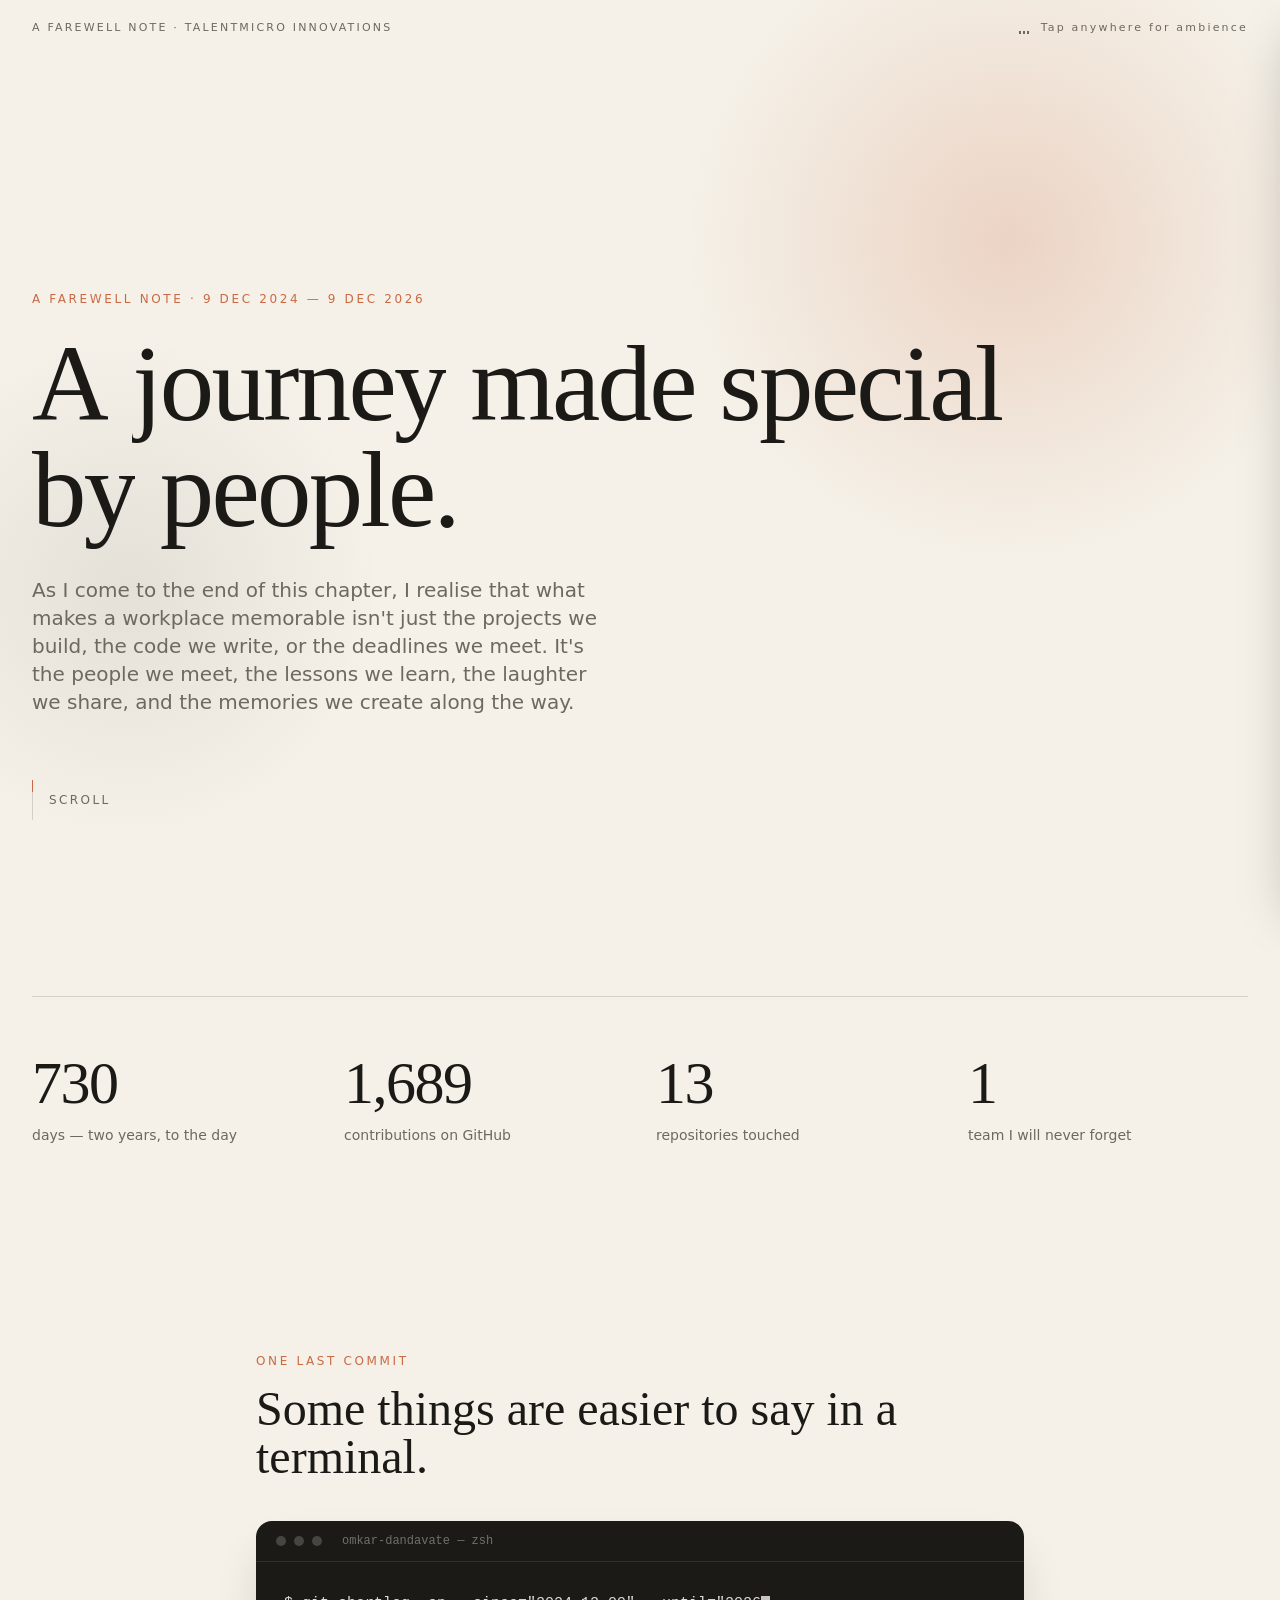
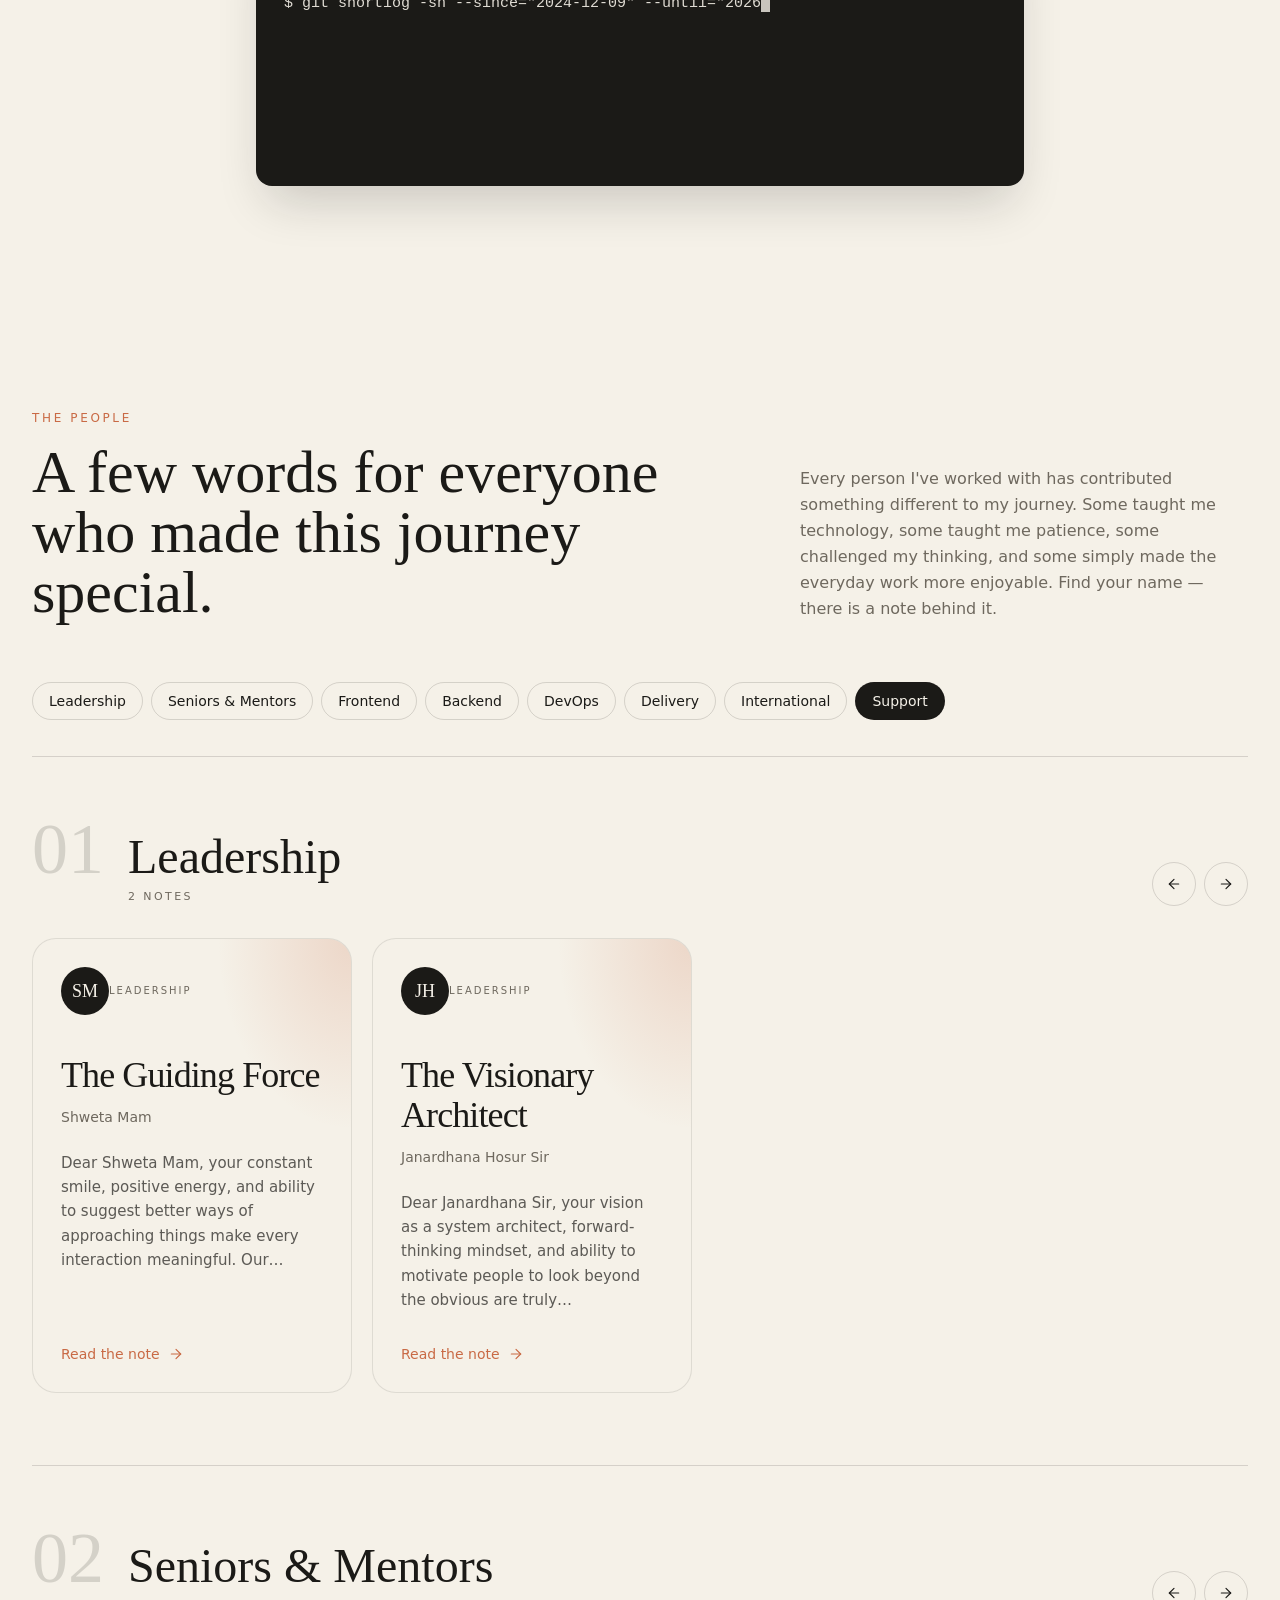
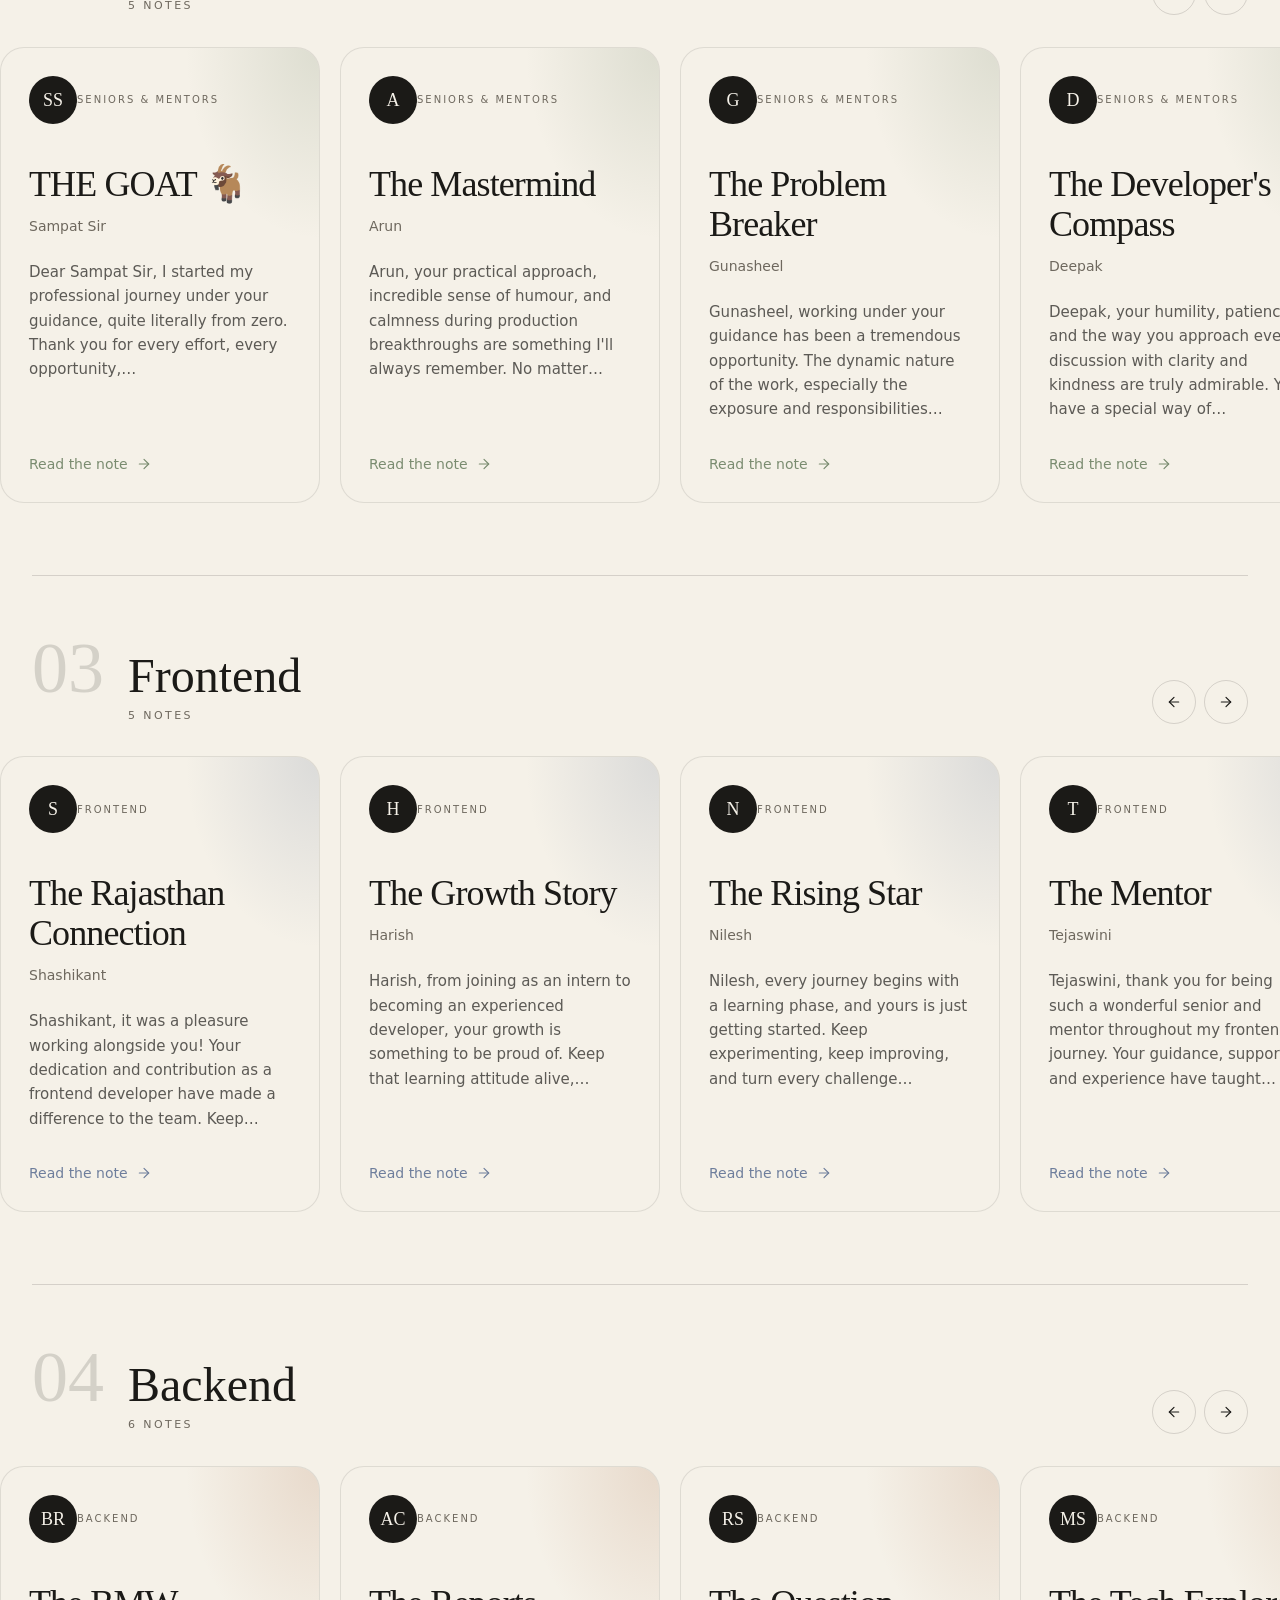
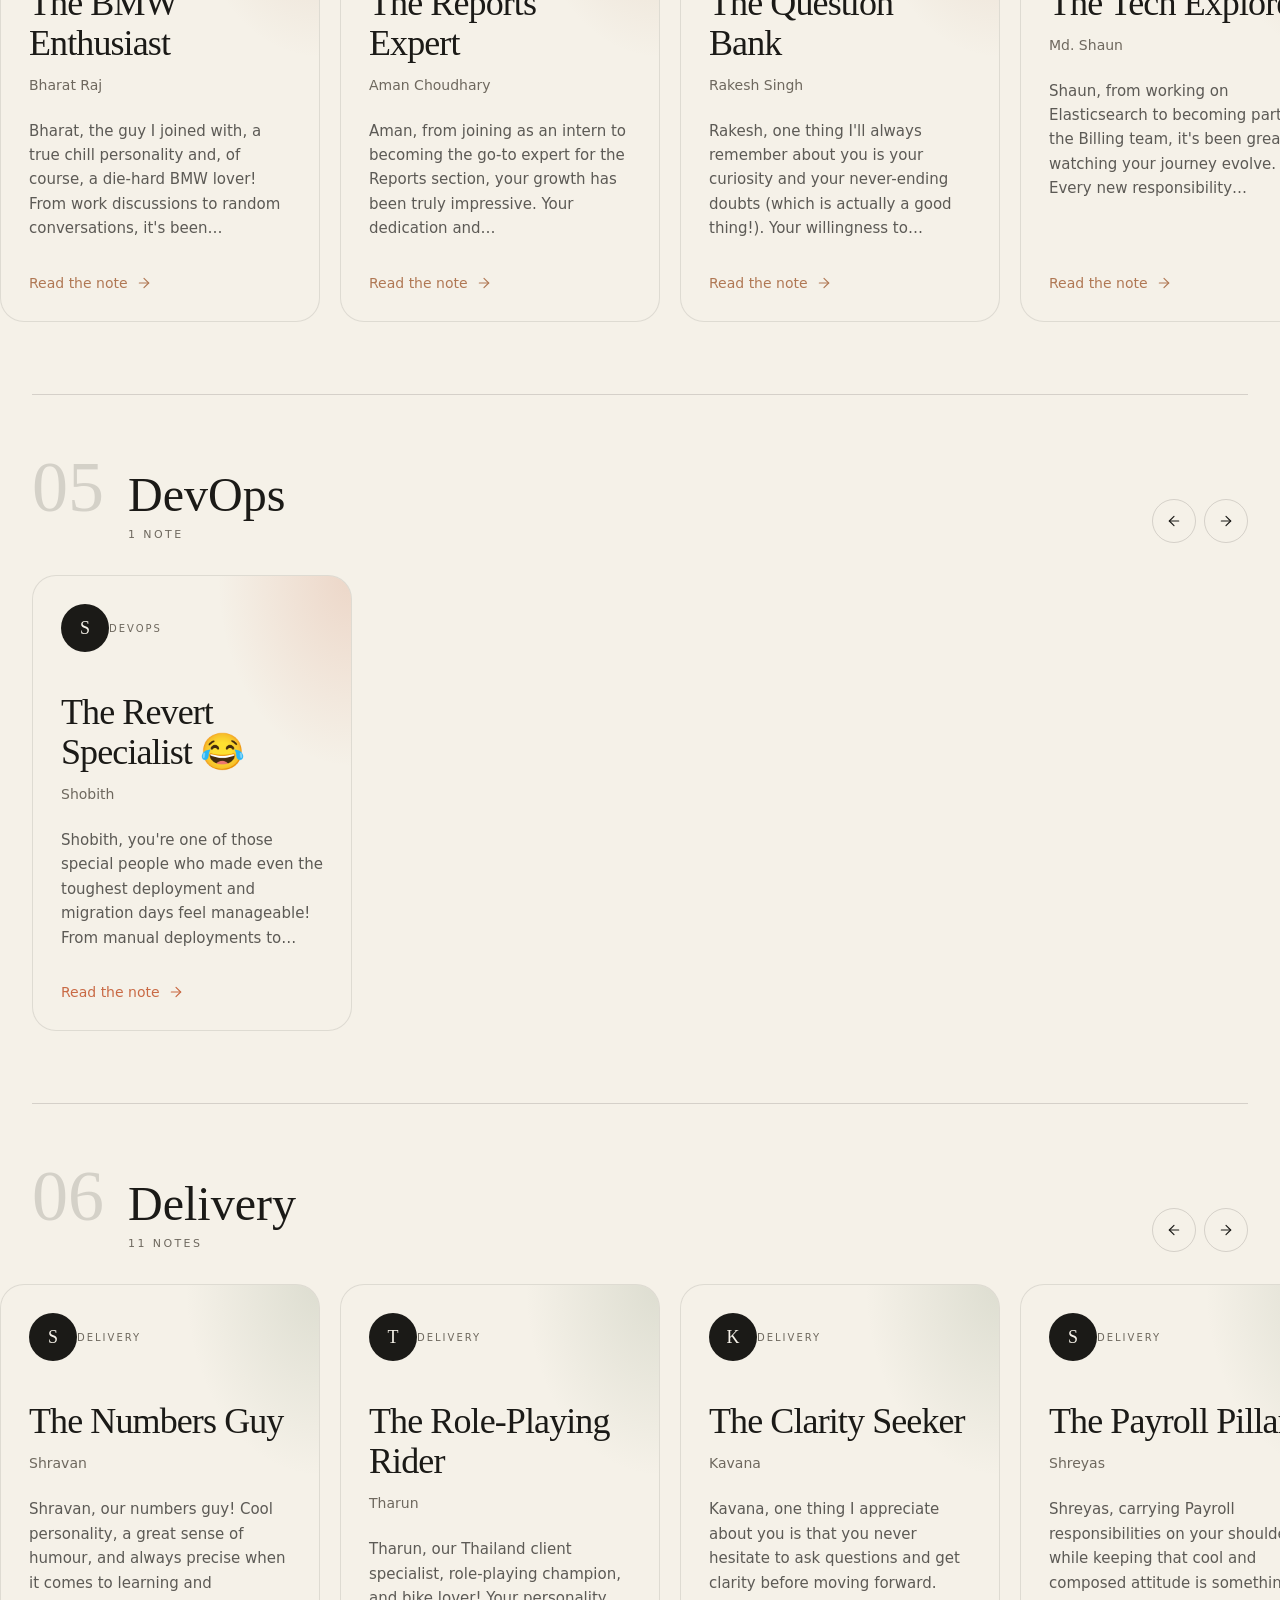
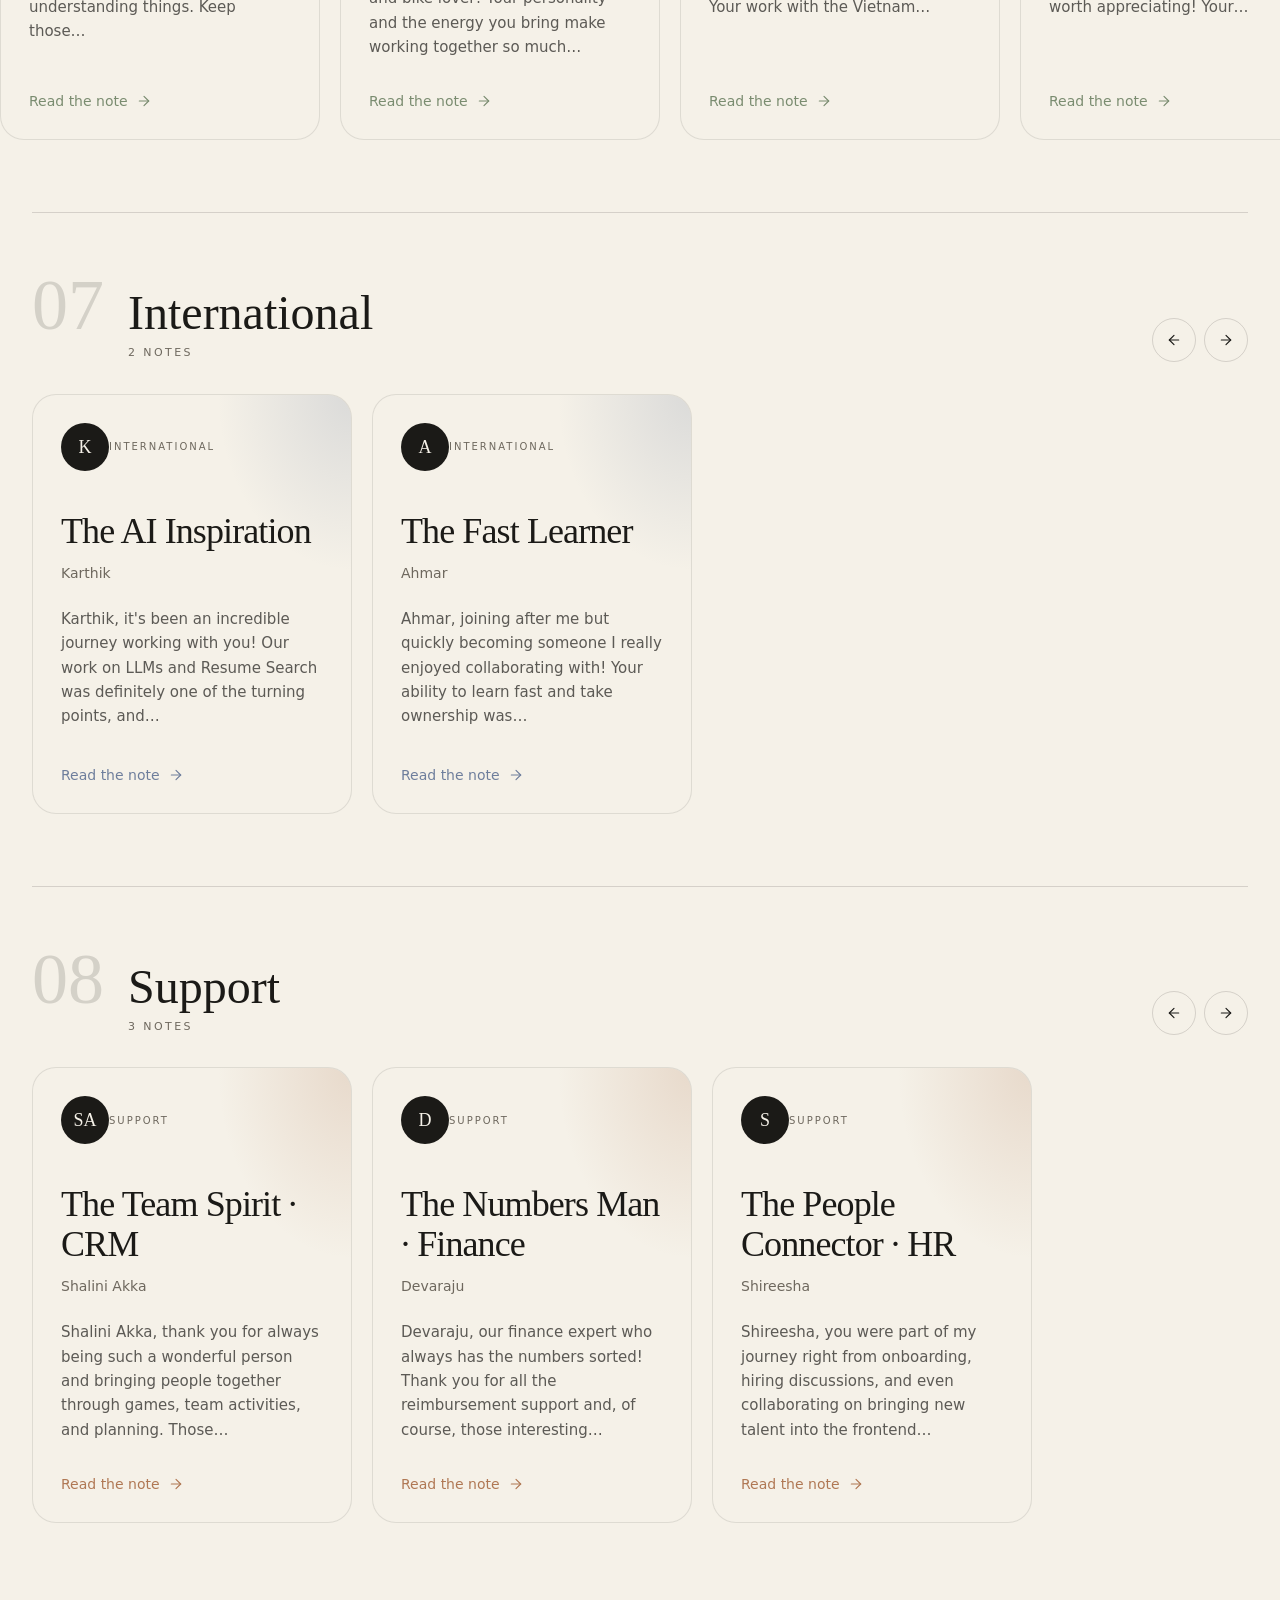
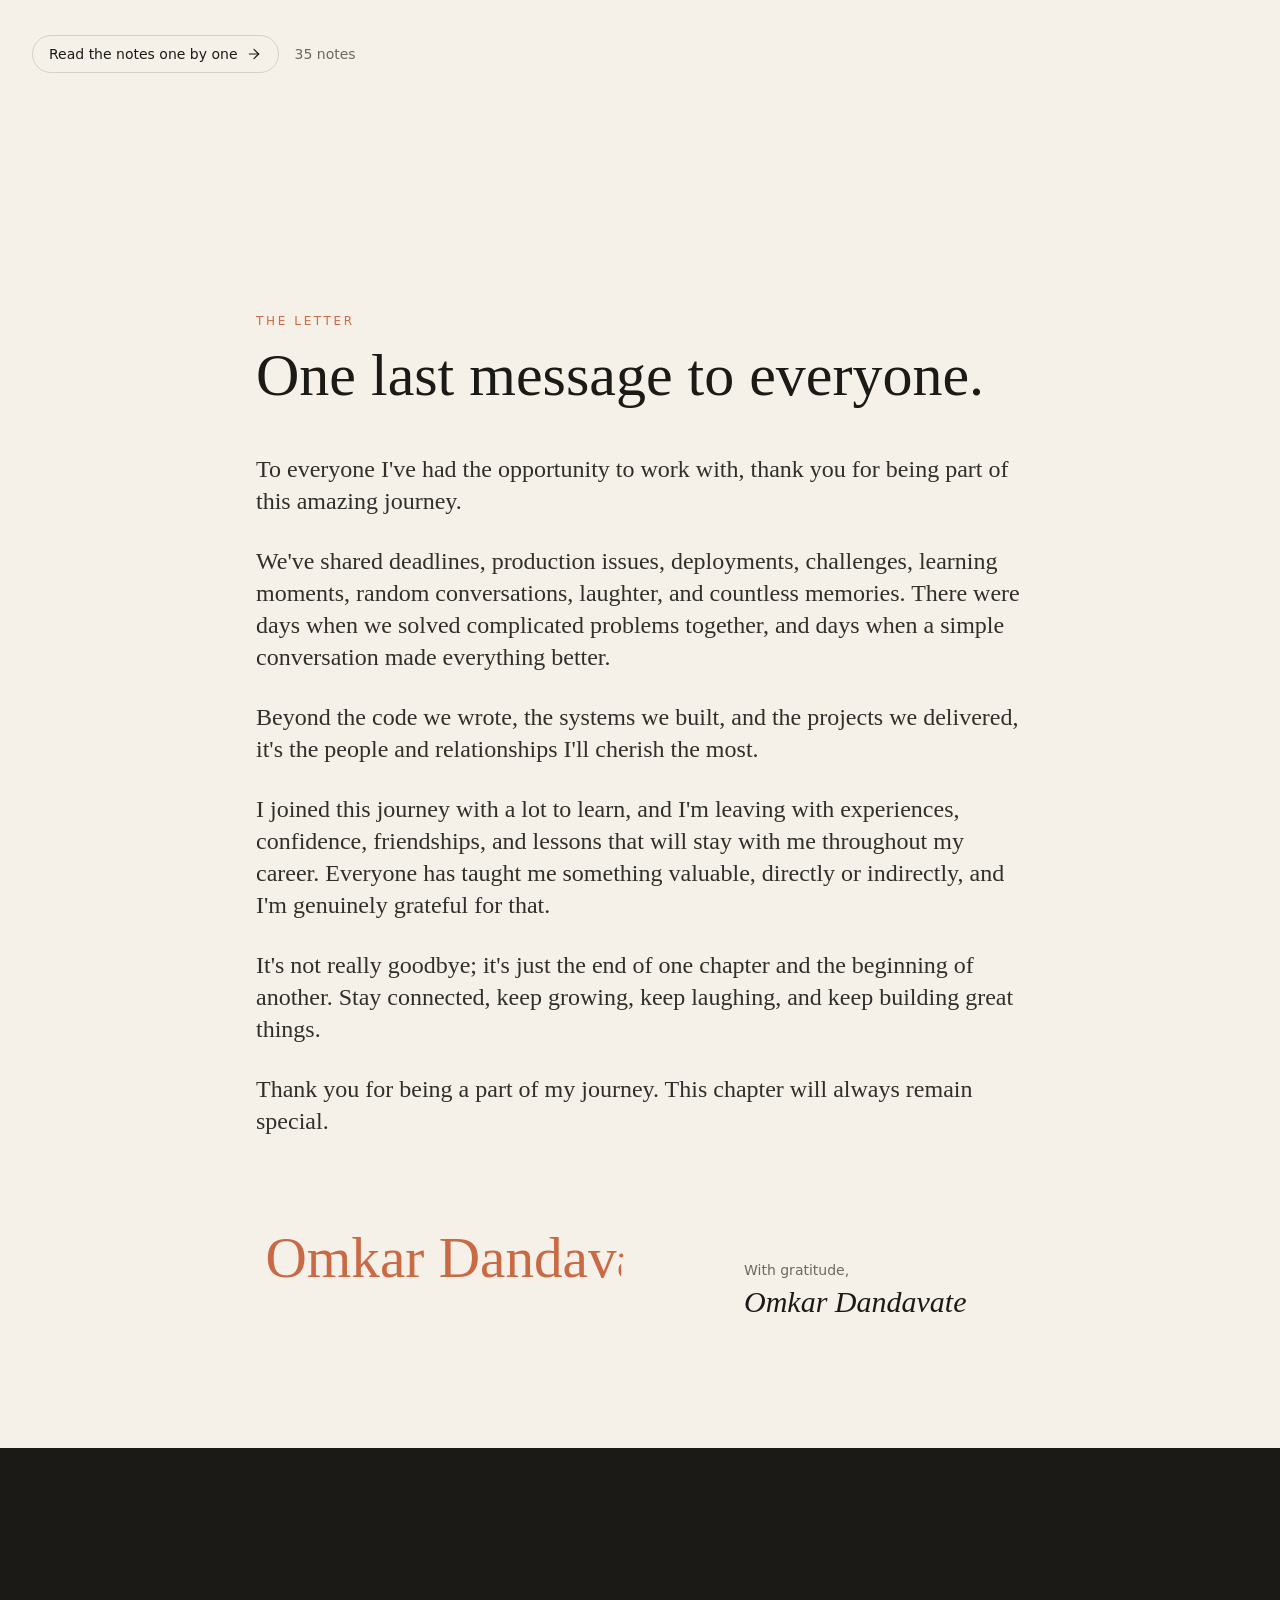
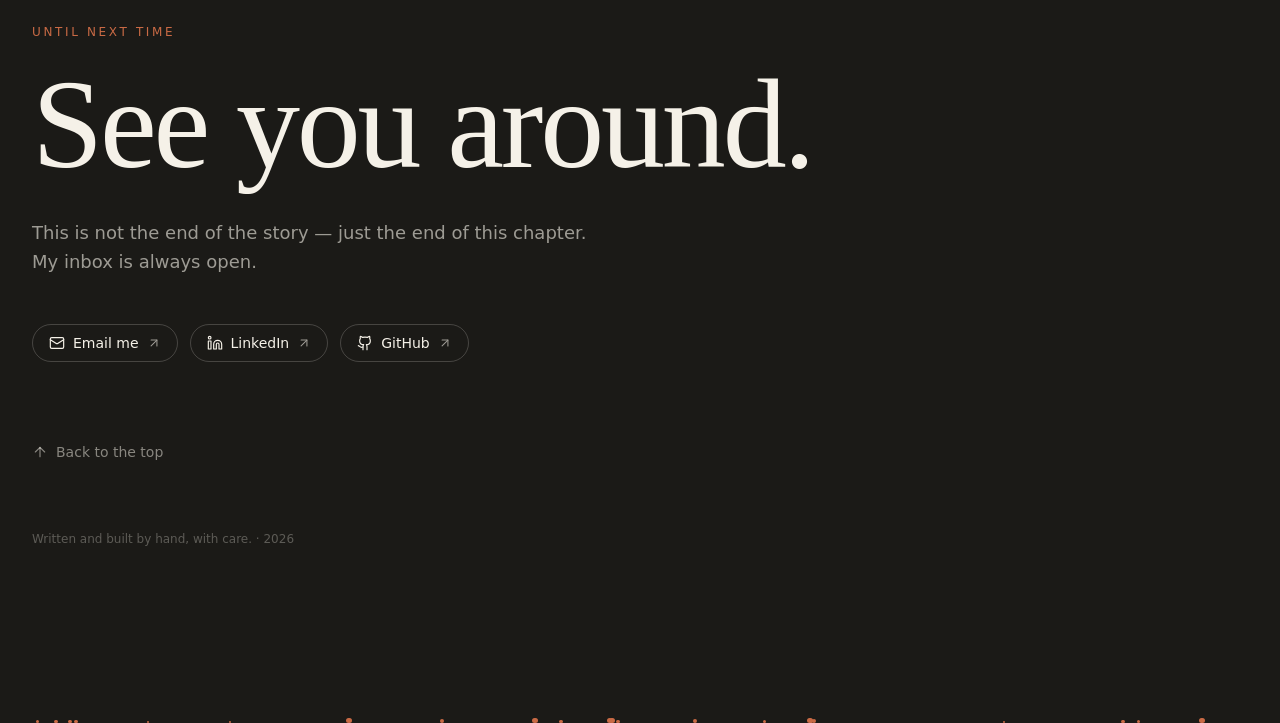
==== index.html @ fceea5ca "people: team rails with nickname-led cards; new team order" ====
<!doctype html>
<html lang="en">
<head>
<meta charset="utf-8" />
<meta name="viewport" content="width=device-width, initial-scale=1" />
<title>Signing off</title>
<style>*,:after,:before{--tw-border-spacing-x:0;--tw-border-spacing-y:0;--tw-translate-x:0;--tw-translate-y:0;--tw-rotate:0;--tw-skew-x:0;--tw-skew-y:0;--tw-scale-x:1;--tw-scale-y:1;--tw-pan-x: ;--tw-pan-y: ;--tw-pinch-zoom: ;--tw-scroll-snap-strictness:proximity;--tw-gradient-from-position: ;--tw-gradient-via-position: ;--tw-gradient-to-position: ;--tw-ordinal: ;--tw-slashed-zero: ;--tw-numeric-figure: ;--tw-numeric-spacing: ;--tw-numeric-fraction: ;--tw-ring-inset: ;--tw-ring-offset-width:0px;--tw-ring-offset-color:#fff;--tw-ring-color:rgba(59,130,246,.5);--tw-ring-offset-shadow:0 0 #0000;--tw-ring-shadow:0 0 #0000;--tw-shadow:0 0 #0000;--tw-shadow-colored:0 0 #0000;--tw-blur: ;--tw-brightness: ;--tw-contrast: ;--tw-grayscale: ;--tw-hue-rotate: ;--tw-invert: ;--tw-saturate: ;--tw-sepia: ;--tw-drop-shadow: ;--tw-backdrop-blur: ;--tw-backdrop-brightness: ;--tw-backdrop-contrast: ;--tw-backdrop-grayscale: ;--tw-backdrop-hue-rotate: ;--tw-backdrop-invert: ;--tw-backdrop-opacity: ;--tw-backdrop-saturate: ;--tw-backdrop-sepia: ;--tw-contain-size: ;--tw-contain-layout: ;--tw-contain-paint: ;--tw-contain-style: }::backdrop{--tw-border-spacing-x:0;--tw-border-spacing-y:0;--tw-translate-x:0;--tw-translate-y:0;--tw-rotate:0;--tw-skew-x:0;--tw-skew-y:0;--tw-scale-x:1;--tw-scale-y:1;--tw-pan-x: ;--tw-pan-y: ;--tw-pinch-zoom: ;--tw-scroll-snap-strictness:proximity;--tw-gradient-from-position: ;--tw-gradient-via-position: ;--tw-gradient-to-position: ;--tw-ordinal: ;--tw-slashed-zero: ;--tw-numeric-figure: ;--tw-numeric-spacing: ;--tw-numeric-fraction: ;--tw-ring-inset: ;--tw-ring-offset-width:0px;--tw-ring-offset-color:#fff;--tw-ring-color:rgba(59,130,246,.5);--tw-ring-offset-shadow:0 0 #0000;--tw-ring-shadow:0 0 #0000;--tw-shadow:0 0 #0000;--tw-shadow-colored:0 0 #0000;--tw-blur: ;--tw-brightness: ;--tw-contrast: ;--tw-grayscale: ;--tw-hue-rotate: ;--tw-invert: ;--tw-saturate: ;--tw-sepia: ;--tw-drop-shadow: ;--tw-backdrop-blur: ;--tw-backdrop-brightness: ;--tw-backdrop-contrast: ;--tw-backdrop-grayscale: ;--tw-backdrop-hue-rotate: ;--tw-backdrop-invert: ;--tw-backdrop-opacity: ;--tw-backdrop-saturate: ;--tw-backdrop-sepia: ;--tw-contain-size: ;--tw-contain-layout: ;--tw-contain-paint: ;--tw-contain-style: }/*! tailwindcss v3.4.19 | MIT License | https://tailwindcss.com*/*,:after,:before{border:0 solid #e5e7eb;box-sizing:border-box}:after,:before{--tw-content:""}:host,html{line-height:1.5;-webkit-text-size-adjust:100%;font-family:system-ui,Segoe UI,Inter,Roboto,sans-serif;font-feature-settings:normal;font-variation-settings:normal;-moz-tab-size:4;-o-tab-size:4;tab-size:4;-webkit-tap-highlight-color:transparent}body{line-height:inherit;margin:0}hr{border-top-width:1px;color:inherit;height:0}abbr:where([title]){-webkit-text-decoration:underline dotted;text-decoration:underline dotted}h1,h2,h3,h4,h5,h6{font-size:inherit;font-weight:inherit}a{color:inherit;text-decoration:inherit}b,strong{font-weight:bolder}code,kbd,pre,samp{font-family:ui-monospace,Consolas,Cascadia Mono,Menlo,monospace;font-feature-settings:normal;font-size:1em;font-variation-settings:normal}small{font-size:80%}sub,sup{font-size:75%;line-height:0;position:relative;vertical-align:baseline}sub{bottom:-.25em}sup{top:-.5em}table{border-collapse:collapse;border-color:inherit;text-indent:0}button,input,optgroup,select,textarea{color:inherit;font-family:inherit;font-feature-settings:inherit;font-size:100%;font-variation-settings:inherit;font-weight:inherit;letter-spacing:inherit;line-height:inherit;margin:0;padding:0}button,select{text-transform:none}button,input:where([type=button]),input:where([type=reset]),input:where([type=submit]){-webkit-appearance:button;background-color:transparent;background-image:none}:-moz-focusring{outline:auto}:-moz-ui-invalid{box-shadow:none}progress{vertical-align:baseline}::-webkit-inner-spin-button,::-webkit-outer-spin-button{height:auto}[type=search]{-webkit-appearance:textfield;outline-offset:-2px}::-webkit-search-decoration{-webkit-appearance:none}::-webkit-file-upload-button{-webkit-appearance:button;font:inherit}summary{display:list-item}blockquote,dd,dl,figure,h1,h2,h3,h4,h5,h6,hr,p,pre{margin:0}fieldset{margin:0}fieldset,legend{padding:0}menu,ol,ul{list-style:none;margin:0;padding:0}dialog{padding:0}textarea{resize:vertical}input::-moz-placeholder,textarea::-moz-placeholder{color:#9ca3af;opacity:1}input::placeholder,textarea::placeholder{color:#9ca3af;opacity:1}[role=button],button{cursor:pointer}:disabled{cursor:default}audio,canvas,embed,iframe,img,object,svg,video{display:block;vertical-align:middle}img,video{height:auto;max-width:100%}[hidden]:where(:not([hidden=until-found])){display:none}.eyebrow{font-size:.75rem;letter-spacing:.22em;line-height:1rem;text-transform:uppercase;--tw-text-opacity:1;color:rgb(var(--c-accent)/var(--tw-text-opacity,1))}.pill{align-items:center;border-radius:9999px;border-width:1px;display:inline-flex;font-size:.875rem;gap:.5rem;line-height:1.25rem;padding:.5rem 1rem;transition-duration:.3s;transition-property:color,background-color,border-color,text-decoration-color,fill,stroke;transition-timing-function:cubic-bezier(.4,0,.2,1)}.icon{fill:none;stroke:currentColor;stroke-linecap:round;stroke-linejoin:round;stroke-width:1.75}.pointer-events-none{pointer-events:none}.static{position:static}.fixed{position:fixed}.absolute{position:absolute}.relative{position:relative}.sticky{position:sticky}.inset-0{inset:0}.inset-x-0{left:0;right:0}.-left-40{left:-10rem}.-right-24{right:-6rem}.-top-32{top:-8rem}.bottom-0{bottom:0}.left-0{left:0}.right-0{right:0}.right-5{right:1.25rem}.top-0{top:0}.top-1\/3{top:33.333333%}.top-14{top:3.5rem}.top-24{top:6rem}.z-30{z-index:30}.z-40{z-index:40}.z-50{z-index:50}.z-\[60\]{z-index:60}.-mx-5{margin-left:-1.25rem;margin-right:-1.25rem}.mx-auto{margin-left:auto;margin-right:auto}.-mr-2{margin-right:-.5rem}.ml-3{margin-left:.75rem}.mt-1{margin-top:.25rem}.mt-10{margin-top:2.5rem}.mt-12{margin-top:3rem}.mt-16{margin-top:4rem}.mt-2{margin-top:.5rem}.mt-20{margin-top:5rem}.mt-3{margin-top:.75rem}.mt-4{margin-top:1rem}.mt-5{margin-top:1.25rem}.mt-6{margin-top:1.5rem}.mt-8{margin-top:2rem}.mt-auto{margin-top:auto}.block{display:block}.inline-block{display:inline-block}.flex{display:flex}.inline-flex{display:inline-flex}.grid{display:grid}.hidden{display:none}.h-10{height:2.5rem}.h-11{height:2.75rem}.h-12{height:3rem}.h-16{height:4rem}.h-2\.5{height:.625rem}.h-20{height:5rem}.h-3{height:.75rem}.h-3\.5{height:.875rem}.h-4{height:1rem}.h-5{height:1.25rem}.h-\[1\.1em\]{height:1.1em}.h-\[36rem\]{height:36rem}.h-\[46rem\]{height:46rem}.h-auto{height:auto}.h-full{height:100%}.h-px{height:1px}.min-h-\[14rem\]{min-height:14rem}.min-h-\[380px\]{min-height:380px}.min-h-screen{min-height:100vh}.w-10{width:2.5rem}.w-11{width:2.75rem}.w-12{width:3rem}.w-16{width:4rem}.w-2\.5{width:.625rem}.w-20{width:5rem}.w-3\.5{width:.875rem}.w-4{width:1rem}.w-5{width:1.25rem}.w-\[\.6em\]{width:.6em}.w-\[2px\]{width:2px}.w-\[36rem\]{width:36rem}.w-\[46rem\]{width:46rem}.w-\[76vw\]{width:76vw}.w-full{width:100%}.w-px{width:1px}.max-w-2xl{max-width:42rem}.max-w-3xl{max-width:48rem}.max-w-5xl{max-width:64rem}.max-w-6xl{max-width:72rem}.max-w-md{max-width:28rem}.max-w-xl{max-width:36rem}.flex-1{flex:1 1 0%}.shrink-0{flex-shrink:0}.grow{flex-grow:1}.origin-bottom{transform-origin:bottom}.origin-left{transform-origin:left}.translate-x-full{--tw-translate-x:100%}.scale-y-\[\.25\],.translate-x-full{transform:translate(var(--tw-translate-x),var(--tw-translate-y)) rotate(var(--tw-rotate)) skewX(var(--tw-skew-x)) skewY(var(--tw-skew-y)) scaleX(var(--tw-scale-x)) scaleY(var(--tw-scale-y))}.scale-y-\[\.25\]{--tw-scale-y:.25}.transform{transform:translate(var(--tw-translate-x),var(--tw-translate-y)) rotate(var(--tw-rotate)) skewX(var(--tw-skew-x)) skewY(var(--tw-skew-y)) scaleX(var(--tw-scale-x)) scaleY(var(--tw-scale-y))}@keyframes blink{50%{opacity:0}}.animate-blink{animation:blink 1s steps(1) infinite}@keyframes floaty{0%,to{transform:translateZ(0) scale(1)}50%{transform:translate3d(30px,-24px,0) scale(1.08)}}.animate-floaty{animation:floaty 18s ease-in-out infinite}@keyframes rise{0%{opacity:0;transform:translateY(0)}15%{opacity:.55}to{opacity:0;transform:translateY(-110vh)}}.animate-rise{animation:rise 14s linear infinite}@keyframes scrolldot{0%{opacity:0;transform:translateY(-100%)}30%{opacity:1}to{opacity:0;transform:translateY(400%)}}.animate-scrolldot{animation:scrolldot 2.2s cubic-bezier(.4,0,.2,1) infinite}.snap-x{scroll-snap-type:x var(--tw-scroll-snap-strictness)}.snap-mandatory{--tw-scroll-snap-strictness:mandatory}.snap-start{scroll-snap-align:start}.grid-cols-2{grid-template-columns:repeat(2,minmax(0,1fr))}.flex-col{flex-direction:column}.flex-wrap{flex-wrap:wrap}.place-items-center{place-items:center}.items-end{align-items:flex-end}.items-center{align-items:center}.items-baseline{align-items:baseline}.justify-end{justify-content:flex-end}.justify-between{justify-content:space-between}.gap-2{gap:.5rem}.gap-3{gap:.75rem}.gap-4{gap:1rem}.gap-6{gap:1.5rem}.gap-\[2px\]{gap:2px}.gap-x-8{-moz-column-gap:2rem;column-gap:2rem}.gap-y-12{row-gap:3rem}.space-y-5>:not([hidden])~:not([hidden]){--tw-space-y-reverse:0;margin-bottom:calc(1.25rem*var(--tw-space-y-reverse));margin-top:calc(1.25rem*(1 - var(--tw-space-y-reverse)))}.space-y-7>:not([hidden])~:not([hidden]){--tw-space-y-reverse:0;margin-bottom:calc(1.75rem*var(--tw-space-y-reverse));margin-top:calc(1.75rem*(1 - var(--tw-space-y-reverse)))}.overflow-hidden{overflow:hidden}.overflow-x-auto{overflow-x:auto}.overflow-y-auto{overflow-y:auto}.overflow-x-hidden{overflow-x:hidden}.whitespace-nowrap{white-space:nowrap}.whitespace-pre-wrap{white-space:pre-wrap}.rounded-2xl{border-radius:1rem}.rounded-3xl{border-radius:1.5rem}.rounded-full{border-radius:9999px}.border{border-width:1px}.border-b{border-bottom-width:1px}.border-t{border-top-width:1px}.border-ink{--tw-border-opacity:1;border-color:rgb(var(--c-ink)/var(--tw-border-opacity,1))}.border-ink\/10{border-color:rgb(var(--c-ink)/.1)}.border-ink\/15{border-color:rgb(var(--c-ink)/.15)}.border-paper\/10{border-color:rgb(var(--c-paper)/.1)}.border-paper\/20{border-color:rgb(var(--c-paper)/.2)}.bg-accent{--tw-bg-opacity:1;background-color:rgb(var(--c-accent)/var(--tw-bg-opacity,1))}.bg-current{background-color:currentColor}.bg-ink{--tw-bg-opacity:1;background-color:rgb(var(--c-ink)/var(--tw-bg-opacity,1))}.bg-ink\/15{background-color:rgb(var(--c-ink)/.15)}.bg-ink\/40{background-color:rgb(var(--c-ink)/.4)}.bg-paper{--tw-bg-opacity:1;background-color:rgb(var(--c-paper)/var(--tw-bg-opacity,1))}.bg-paper\/20{background-color:rgb(var(--c-paper)/.2)}.bg-paper\/80{background-color:rgb(var(--c-paper)/.8)}.bg-paper\/85{background-color:rgb(var(--c-paper)/.85)}.bg-\[radial-gradient\(circle\2c rgb\(var\(--c-accent\)\/\.22\)\2c transparent_62\%\)\]{background-image:radial-gradient(circle,rgb(var(--c-accent)/.22),transparent 62%)}.bg-\[radial-gradient\(circle\2c rgb\(var\(--c-ink\)\/\.08\)\2c transparent_62\%\)\]{background-image:radial-gradient(circle,rgb(var(--c-ink)/.08),transparent 62%)}.object-cover{-o-object-fit:cover;object-fit:cover}.p-5{padding:1.25rem}.p-6{padding:1.5rem}.px-5{padding-left:1.25rem;padding-right:1.25rem}.px-6{padding-left:1.5rem;padding-right:1.5rem}.py-10{padding-bottom:2.5rem;padding-top:2.5rem}.py-20{padding-bottom:5rem;padding-top:5rem}.py-3{padding-bottom:.75rem;padding-top:.75rem}.py-32{padding-bottom:8rem;padding-top:8rem}.py-5{padding-bottom:1.25rem;padding-top:1.25rem}.py-8{padding-bottom:2rem;padding-top:2rem}.pb-14{padding-bottom:3.5rem}.pb-4{padding-bottom:1rem}.pt-14{padding-top:3.5rem}.pt-32{padding-top:8rem}.pt-6{padding-top:1.5rem}.pt-8{padding-top:2rem}.text-left{text-align:left}.align-text-bottom{vertical-align:text-bottom}.font-hand{font-family:Segoe Script,Snell Roundhand,Apple Chancery,Brush Script MT,Lucida Handwriting,cursive}.font-mono{font-family:ui-monospace,Consolas,Cascadia Mono,Menlo,monospace}.font-sans{font-family:system-ui,Segoe UI,Inter,Roboto,sans-serif}.font-serif{font-family:Iowan Old Style,Palatino Linotype,Book Antiqua,Palatino,Georgia,serif}.text-2xl{font-size:1.5rem;line-height:2rem}.text-3xl{font-size:1.875rem;line-height:2.25rem}.text-4xl{font-size:2.25rem;line-height:2.5rem}.text-5xl{font-size:3rem;line-height:1}.text-\[1\.9rem\]{font-size:1.9rem}.text-\[10px\]{font-size:10px}.text-\[11px\]{font-size:11px}.text-\[13px\]{font-size:13px}.text-\[15px\]{font-size:15px}.text-\[clamp\(2\.8rem\2c 10vw\2c 9rem\)\]{font-size:clamp(2.8rem,10vw,9rem)}.text-\[clamp\(2\.8rem\2c 8\.5vw\2c 7\.5rem\)\]{font-size:clamp(2.8rem,8.5vw,7.5rem)}.text-lg{font-size:1.125rem;line-height:1.75rem}.text-sm{font-size:.875rem;line-height:1.25rem}.text-xl{font-size:1.25rem;line-height:1.75rem}.text-xs{font-size:.75rem;line-height:1rem}.font-medium{font-weight:500}.uppercase{text-transform:uppercase}.italic{font-style:italic}.tabular-nums{--tw-numeric-spacing:tabular-nums;font-variant-numeric:var(--tw-ordinal) var(--tw-slashed-zero) var(--tw-numeric-figure) var(--tw-numeric-spacing) var(--tw-numeric-fraction)}.leading-7{line-height:1.75rem}.leading-\[\.95\]{line-height:.95}.leading-\[\.98\]{line-height:.98}.leading-\[1\.05\]{line-height:1.05}.leading-none{line-height:1}.leading-relaxed{line-height:1.625}.leading-tight{line-height:1.25}.tracking-\[\.22em\]{letter-spacing:.22em}.tracking-\[\.2em\]{letter-spacing:.2em}.tracking-tight{letter-spacing:-.025em}.text-ink{--tw-text-opacity:1;color:rgb(var(--c-ink)/var(--tw-text-opacity,1))}.text-ink\/15{color:rgb(var(--c-ink)/.15)}.text-ink\/70{color:rgb(var(--c-ink)/.7)}.text-ink\/90{color:rgb(var(--c-ink)/.9)}.text-muted{--tw-text-opacity:1;color:rgb(var(--c-muted)/var(--tw-text-opacity,1))}.text-paper{--tw-text-opacity:1;color:rgb(var(--c-paper)/var(--tw-text-opacity,1))}.text-paper\/30{color:rgb(var(--c-paper)/.3)}.text-paper\/40{color:rgb(var(--c-paper)/.4)}.text-paper\/50{color:rgb(var(--c-paper)/.5)}.text-paper\/60{color:rgb(var(--c-paper)/.6)}.text-paper\/90{color:rgb(var(--c-paper)/.9)}.underline{text-decoration-line:underline}.antialiased{-webkit-font-smoothing:antialiased;-moz-osx-font-smoothing:grayscale}.opacity-0{opacity:0}.opacity-100{opacity:1}.opacity-60{opacity:.6}.opacity-70{opacity:.7}.shadow-2xl{--tw-shadow:0 25px 50px -12px rgba(0,0,0,.25);--tw-shadow-colored:0 25px 50px -12px var(--tw-shadow-color);box-shadow:var(--tw-ring-offset-shadow,0 0 #0000),var(--tw-ring-shadow,0 0 #0000),var(--tw-shadow)}.shadow-ink\/20{--tw-shadow-color:rgb(var(--c-ink)/0.2);--tw-shadow:var(--tw-shadow-colored)}.ring-1{--tw-ring-offset-shadow:var(--tw-ring-inset) 0 0 0 var(--tw-ring-offset-width) var(--tw-ring-offset-color);--tw-ring-shadow:var(--tw-ring-inset) 0 0 0 calc(1px + var(--tw-ring-offset-width)) var(--tw-ring-color);box-shadow:var(--tw-ring-offset-shadow),var(--tw-ring-shadow),var(--tw-shadow,0 0 #0000)}.ring-ink\/10{--tw-ring-color:rgb(var(--c-ink)/0.1)}.filter{filter:var(--tw-blur) var(--tw-brightness) var(--tw-contrast) var(--tw-grayscale) var(--tw-hue-rotate) var(--tw-invert) var(--tw-saturate) var(--tw-sepia) var(--tw-drop-shadow)}.backdrop-blur-sm{--tw-backdrop-blur:blur(4px);backdrop-filter:var(--tw-backdrop-blur) var(--tw-backdrop-brightness) var(--tw-backdrop-contrast) var(--tw-backdrop-grayscale) var(--tw-backdrop-hue-rotate) var(--tw-backdrop-invert) var(--tw-backdrop-opacity) var(--tw-backdrop-saturate) var(--tw-backdrop-sepia)}.transition{transition-duration:.15s;transition-property:color,background-color,border-color,text-decoration-color,fill,stroke,opacity,box-shadow,transform,filter,backdrop-filter;transition-timing-function:cubic-bezier(.4,0,.2,1)}.transition-colors{transition-duration:.15s;transition-property:color,background-color,border-color,text-decoration-color,fill,stroke;transition-timing-function:cubic-bezier(.4,0,.2,1)}.transition-opacity{transition-duration:.15s;transition-property:opacity;transition-timing-function:cubic-bezier(.4,0,.2,1)}.transition-transform{transition-duration:.15s;transition-property:transform;transition-timing-function:cubic-bezier(.4,0,.2,1)}.duration-300{transition-duration:.3s}.duration-500{transition-duration:.5s}.duration-700{transition-duration:.7s}.ease-\[cubic-bezier\(\.2\2c \.8\2c \.2\2c 1\)\]{transition-timing-function:cubic-bezier(.2,.8,.2,1)}.\[perspective\:1200px\]{perspective:1200px}.selection\:bg-accent\/20 ::-moz-selection{background-color:rgb(var(--c-accent)/.2)}.selection\:bg-accent\/20 ::selection{background-color:rgb(var(--c-accent)/.2)}.selection\:bg-accent\/20::-moz-selection{background-color:rgb(var(--c-accent)/.2)}.selection\:bg-accent\/20::selection{background-color:rgb(var(--c-accent)/.2)}.hover\:border-ink:hover{--tw-border-opacity:1;border-color:rgb(var(--c-ink)/var(--tw-border-opacity,1))}.hover\:border-paper:hover{--tw-border-opacity:1;border-color:rgb(var(--c-paper)/var(--tw-border-opacity,1))}.hover\:bg-ink\/5:hover{background-color:rgb(var(--c-ink)/.05)}.hover\:bg-paper:hover{--tw-bg-opacity:1;background-color:rgb(var(--c-paper)/var(--tw-bg-opacity,1))}.hover\:text-ink:hover{--tw-text-opacity:1;color:rgb(var(--c-ink)/var(--tw-text-opacity,1))}.hover\:text-paper:hover{--tw-text-opacity:1;color:rgb(var(--c-paper)/var(--tw-text-opacity,1))}.focus\:outline-none:focus{outline:2px solid transparent;outline-offset:2px}.focus-visible\:border-ink:focus-visible{--tw-border-opacity:1;border-color:rgb(var(--c-ink)/var(--tw-border-opacity,1))}.group:hover .group-hover\:translate-x-1{--tw-translate-x:0.25rem;transform:translate(var(--tw-translate-x),var(--tw-translate-y)) rotate(var(--tw-rotate)) skewX(var(--tw-skew-x)) skewY(var(--tw-skew-y)) scaleX(var(--tw-scale-x)) scaleY(var(--tw-scale-y))}@keyframes eq{0%,to{transform:scaleY(.25)}50%{transform:scaleY(1)}}.group.playing .group-\[\.playing\]\:animate-eq{animation:eq .9s ease-in-out infinite}@media (min-width:640px){.sm\:right-8{right:2rem}.sm\:-mx-8{margin-left:-2rem;margin-right:-2rem}.sm\:flex{display:flex}.sm\:h-28{height:7rem}.sm\:min-h-\[420px\]{min-height:420px}.sm\:w-28{width:7rem}.sm\:w-\[320px\]{width:320px}.sm\:max-w-lg{max-width:32rem}.sm\:flex-row{flex-direction:row}.sm\:items-end{align-items:flex-end}.sm\:justify-between{justify-content:space-between}.sm\:gap-10{gap:2.5rem}.sm\:gap-5{gap:1.25rem}.sm\:gap-6{gap:1.5rem}.sm\:p-7{padding:1.75rem}.sm\:px-8{padding-left:2rem;padding-right:2rem}.sm\:py-14{padding-bottom:3.5rem;padding-top:3.5rem}.sm\:py-24{padding-bottom:6rem;padding-top:6rem}.sm\:py-28{padding-bottom:7rem;padding-top:7rem}.sm\:py-32{padding-bottom:8rem;padding-top:8rem}.sm\:py-44{padding-bottom:11rem;padding-top:11rem}.sm\:pb-20{padding-bottom:5rem}.sm\:text-2xl{font-size:1.5rem;line-height:2rem}.sm\:text-3xl{font-size:1.875rem;line-height:2.25rem}.sm\:text-4xl{font-size:2.25rem;line-height:2.5rem}.sm\:text-5xl{font-size:3rem;line-height:1}.sm\:text-6xl{font-size:3.75rem;line-height:1}.sm\:text-7xl{font-size:4.5rem;line-height:1}.sm\:text-\[15px\]{font-size:15px}.sm\:text-xl{font-size:1.25rem;line-height:1.75rem}}@media (min-width:768px){.md\:grid-cols-4{grid-template-columns:repeat(4,minmax(0,1fr))}}</style>
<style>
  /* ========== THEME TOKENS (edit colours here) ========== */
  :root {
    --c-paper: 245 241 232;
    --c-ink: 27 26 23;
    --c-accent: 201 106 69;
    --c-muted: 110 104 94;
  }

  /* ========== MOTION PRIMITIVES (JS adds .in when an element scrolls into view) ========== */
  .rv { opacity: 0; transform: translateY(28px);
        transition: opacity .9s cubic-bezier(.2,.7,.2,1) var(--d, 0ms), transform .9s cubic-bezier(.2,.7,.2,1) var(--d, 0ms) }
  .rv.in { opacity: 1; transform: none }
  .rv-stagger > * { opacity: 0; transform: translateY(22px);
        transition: opacity .8s cubic-bezier(.2,.7,.2,1) calc(var(--i, 0) * 90ms), transform .8s cubic-bezier(.2,.7,.2,1) calc(var(--i, 0) * 90ms) }
  .rv-stagger.in > * { opacity: 1; transform: none }
  .w { display: inline-block; overflow: hidden; vertical-align: bottom; padding-bottom: .1em; margin-bottom: -.1em }
  .w > span { display: inline-block; transform: translateY(112%); transition: transform 1s cubic-bezier(.2,.7,.1,1) calc(var(--i) * 70ms) }
  .in .w > span { transform: none }
  .rule { transform: scaleX(0); transform-origin: left; transition: transform 1.2s cubic-bezier(.2,.7,.2,1) var(--d, 0ms) }
  .rule.in { transform: none }
  #sig-line { transition: stroke-dashoffset 1.1s cubic-bezier(.4,0,.2,1) }
  .rail { scrollbar-width: none; -ms-overflow-style: none }
  .rail::-webkit-scrollbar { display: none }
  .card { transform-style: preserve-3d; transition: transform .5s cubic-bezier(.2,.8,.2,1), box-shadow .5s }
  .card:hover { box-shadow: 0 30px 60px -30px rgb(var(--c-ink) / .35) }
  .card .glow { background: radial-gradient(60% 60% at 100% 0%, rgb(var(--tint) / .28), transparent 70%); transition: opacity .5s }
  .card:hover .glow { opacity: 1 }

  @media (prefers-reduced-motion: reduce) {
    .rv, .rv-stagger > *, .w > span, .rule { opacity: 1 !important; transform: none !important; transition: none !important }
    *, *::before, *::after { animation: none !important }
  }
</style>
</head>

<body class="bg-paper text-ink font-sans antialiased overflow-x-hidden selection:bg-accent/20">

<svg width="0" height="0" class="absolute" aria-hidden="true"><symbol id="i-arrow-down" viewBox="0 0 24 24"><path d="M12 5v14" />
  <path d="m19 12-7 7-7-7" /></symbol><symbol id="i-arrow-left" viewBox="0 0 24 24"><path d="m12 19-7-7 7-7" />
  <path d="M19 12H5" /></symbol><symbol id="i-arrow-right" viewBox="0 0 24 24"><path d="M5 12h14" />
  <path d="m12 5 7 7-7 7" /></symbol><symbol id="i-arrow-up-right" viewBox="0 0 24 24"><path d="M7 7h10v10" />
  <path d="M7 17 17 7" /></symbol><symbol id="i-arrow-up" viewBox="0 0 24 24"><path d="m5 12 7-7 7 7" />
  <path d="M12 19V5" /></symbol><symbol id="i-github" viewBox="0 0 24 24"><path d="M15 22v-4a4.8 4.8 0 0 0-1-3.5c3 0 6-2 6-5.5.08-1.25-.27-2.48-1-3.5.28-1.15.28-2.35 0-3.5 0 0-1 0-3 1.5-2.64-.5-5.36-.5-8 0C6 2 5 2 5 2c-.3 1.15-.3 2.35 0 3.5A5.403 5.403 0 0 0 4 9c0 3.5 3 5.5 6 5.5-.39.49-.68 1.05-.85 1.65-.17.6-.22 1.23-.15 1.85v4" />
  <path d="M9 18c-4.51 2-5-2-7-2" /></symbol><symbol id="i-heart" viewBox="0 0 24 24"><path d="M19 14c1.49-1.46 3-3.21 3-5.5A5.5 5.5 0 0 0 16.5 3c-1.76 0-3 .5-4.5 2-1.5-1.5-2.74-2-4.5-2A5.5 5.5 0 0 0 2 8.5c0 2.3 1.5 4.05 3 5.5l7 7Z" /></symbol><symbol id="i-linkedin" viewBox="0 0 24 24"><path d="M16 8a6 6 0 0 1 6 6v7h-4v-7a2 2 0 0 0-2-2 2 2 0 0 0-2 2v7h-4v-7a6 6 0 0 1 6-6z" />
  <rect width="4" height="12" x="2" y="9" />
  <circle cx="4" cy="4" r="2" /></symbol><symbol id="i-mail-open" viewBox="0 0 24 24"><path d="M21.2 8.4c.5.38.8.97.8 1.6v10a2 2 0 0 1-2 2H4a2 2 0 0 1-2-2V10a2 2 0 0 1 .8-1.6l8-6a2 2 0 0 1 2.4 0l8 6Z" />
  <path d="m22 10-8.97 5.7a1.94 1.94 0 0 1-2.06 0L2 10" /></symbol><symbol id="i-mail" viewBox="0 0 24 24"><rect width="20" height="16" x="2" y="4" rx="2" />
  <path d="m22 7-8.97 5.7a1.94 1.94 0 0 1-2.06 0L2 7" /></symbol><symbol id="i-quote" viewBox="0 0 24 24"><path d="M16 3a2 2 0 0 0-2 2v6a2 2 0 0 0 2 2 1 1 0 0 1 1 1v1a2 2 0 0 1-2 2 1 1 0 0 0-1 1v2a1 1 0 0 0 1 1 6 6 0 0 0 6-6V5a2 2 0 0 0-2-2z" />
  <path d="M5 3a2 2 0 0 0-2 2v6a2 2 0 0 0 2 2 1 1 0 0 1 1 1v1a2 2 0 0 1-2 2 1 1 0 0 0-1 1v2a1 1 0 0 0 1 1 6 6 0 0 0 6-6V5a2 2 0 0 0-2-2z" /></symbol><symbol id="i-sparkles" viewBox="0 0 24 24"><path d="M9.937 15.5A2 2 0 0 0 8.5 14.063l-6.135-1.582a.5.5 0 0 1 0-.962L8.5 9.936A2 2 0 0 0 9.937 8.5l1.582-6.135a.5.5 0 0 1 .963 0L14.063 8.5A2 2 0 0 0 15.5 9.937l6.135 1.581a.5.5 0 0 1 0 .964L15.5 14.063a2 2 0 0 0-1.437 1.437l-1.582 6.135a.5.5 0 0 1-.963 0z" />
  <path d="M20 3v4" />
  <path d="M22 5h-4" />
  <path d="M4 17v2" />
  <path d="M5 18H3" /></symbol><symbol id="i-star" viewBox="0 0 24 24"><path d="M11.525 2.295a.53.53 0 0 1 .95 0l2.31 4.679a2.123 2.123 0 0 0 1.595 1.16l5.166.756a.53.53 0 0 1 .294.904l-3.736 3.638a2.123 2.123 0 0 0-.611 1.878l.882 5.14a.53.53 0 0 1-.771.56l-4.618-2.428a2.122 2.122 0 0 0-1.973 0L6.396 21.01a.53.53 0 0 1-.77-.56l.881-5.139a2.122 2.122 0 0 0-.611-1.879L2.16 9.795a.53.53 0 0 1 .294-.906l5.165-.755a2.122 2.122 0 0 0 1.597-1.16z" /></symbol><symbol id="i-terminal" viewBox="0 0 24 24"><polyline points="4 17 10 11 4 5" />
  <line x1="12" x2="20" y1="19" y2="19" /></symbol><symbol id="i-volume-2" viewBox="0 0 24 24"><path d="M11 4.702a.705.705 0 0 0-1.203-.498L6.413 7.587A1.4 1.4 0 0 1 5.416 8H3a1 1 0 0 0-1 1v6a1 1 0 0 0 1 1h2.416a1.4 1.4 0 0 1 .997.413l3.383 3.384A.705.705 0 0 0 11 19.298z" />
  <path d="M16 9a5 5 0 0 1 0 6" />
  <path d="M19.364 18.364a9 9 0 0 0 0-12.728" /></symbol><symbol id="i-volume-x" viewBox="0 0 24 24"><path d="M11 4.702a.705.705 0 0 0-1.203-.498L6.413 7.587A1.4 1.4 0 0 1 5.416 8H3a1 1 0 0 0-1 1v6a1 1 0 0 0 1 1h2.416a1.4 1.4 0 0 1 .997.413l3.383 3.384A.705.705 0 0 0 11 19.298z" />
  <line x1="22" x2="16" y1="9" y2="15" />
  <line x1="16" x2="22" y1="9" y2="15" /></symbol><symbol id="i-x" viewBox="0 0 24 24"><path d="M18 6 6 18" />
  <path d="m6 6 12 12" /></symbol></svg>

<!-- header -->
<div id="progress" class="fixed top-0 left-0 right-0 h-px z-50 origin-left bg-accent" style="transform:scaleX(0)"></div>
<header class="fixed inset-x-0 top-0 z-40 flex items-center justify-between px-5 sm:px-8 py-5 text-[11px] uppercase tracking-[.2em] text-muted">
  <span id="hdr-label"></span>
  <button id="music" class="group inline-flex items-center gap-3 hover:text-ink transition-colors" aria-pressed="false">
    <span class="flex items-end gap-[2px] h-3" aria-hidden="true">
      <i class="block w-[2px] h-full bg-current origin-bottom scale-y-[.25] group-[.playing]:animate-eq"></i>
      <i class="block w-[2px] h-full bg-current origin-bottom scale-y-[.25] group-[.playing]:animate-eq" style="animation-delay:-.3s"></i>
      <i class="block w-[2px] h-full bg-current origin-bottom scale-y-[.25] group-[.playing]:animate-eq" style="animation-delay:-.6s"></i>
    </span>
    <span id="music-label">Ambience</span>
  </button>
</header>

<main>

  <!-- 1. OPENING -->
  <section class="relative min-h-screen flex flex-col justify-end px-5 sm:px-8 pt-32 pb-14 sm:pb-20 overflow-hidden">
    <div class="absolute inset-0 pointer-events-none" aria-hidden="true">
      <div class="animate-floaty absolute -top-32 -right-24 w-[46rem] h-[46rem] rounded-full bg-[radial-gradient(circle,rgb(var(--c-accent)/.22),transparent_62%)]"></div>
      <div class="animate-floaty absolute top-1/3 -left-40 w-[36rem] h-[36rem] rounded-full bg-[radial-gradient(circle,rgb(var(--c-ink)/.08),transparent_62%)]" style="animation-delay:-7s"></div>
    </div>
    <div id="hero-pic" class="rv absolute top-24 right-5 sm:right-8"></div>
    <div class="relative max-w-6xl">
      <p id="eyebrow" class="rv eyebrow"></p>
      <h1 id="headline" class="font-serif text-[clamp(2.8rem,8.5vw,7.5rem)] leading-[.98] tracking-tight mt-6 max-w-5xl"></h1>
      <p id="sub" class="rv mt-8 max-w-xl text-lg sm:text-xl text-muted leading-relaxed" style="--d:900ms"></p>
      <div class="rv mt-16 flex items-center gap-4 text-xs uppercase tracking-[.2em] text-muted" style="--d:1300ms">
        <span class="relative h-10 w-px bg-ink/15 overflow-hidden"><span class="absolute left-0 top-0 h-3 w-px bg-accent animate-scrolldot"></span></span>
        Scroll
      </div>
    </div>
  </section>

  <!-- 2. IN NUMBERS -->
  <section class="px-5 sm:px-8 py-20 sm:py-24">
    <div class="rule h-px bg-ink/15"></div>
    <div id="stats" class="rv-stagger grid grid-cols-2 md:grid-cols-4 gap-x-8 gap-y-12 pt-14"></div>
  </section>

  <!-- 3. ONE LAST COMMIT -->
  <section class="px-5 sm:px-8 py-20 sm:py-28">
    <div class="max-w-3xl mx-auto">
      <p class="rv eyebrow">One last commit</p>
      <h2 id="term-title" class="rv font-serif text-3xl sm:text-5xl leading-tight mt-4" style="--d:120ms"></h2>
      <div id="term" class="rv mt-10 rounded-2xl bg-ink text-paper/90 shadow-2xl shadow-ink/20 overflow-hidden" style="--d:240ms">
        <div class="flex items-center gap-2 px-5 py-3 border-b border-paper/10">
          <span class="w-2.5 h-2.5 rounded-full bg-paper/20"></span><span class="w-2.5 h-2.5 rounded-full bg-paper/20"></span><span class="w-2.5 h-2.5 rounded-full bg-paper/20"></span>
          <span class="ml-3 text-xs text-paper/40 font-mono" id="term-tab"></span>
        </div>
        <pre id="term-out" class="font-mono text-[13px] sm:text-[15px] leading-7 p-5 sm:p-7 min-h-[14rem] whitespace-pre-wrap"></pre>
      </div>
    </div>
  </section>

  <!-- 4. THE PEOPLE -->
  <section id="people" class="px-5 sm:px-8 py-20 sm:py-28">
    <div class="flex flex-col sm:flex-row sm:items-end sm:justify-between gap-6">
      <div>
        <p class="rv eyebrow">The people</p>
        <h2 id="people-title" class="rv font-serif text-4xl sm:text-6xl leading-tight mt-4 max-w-2xl" style="--d:120ms"></h2>
      </div>
      <p id="people-sub" class="rv max-w-md text-muted leading-relaxed" style="--d:240ms"></p>
    </div>
    <nav id="team-nav" class="rv sticky top-14 z-30 -mx-5 sm:-mx-8 px-5 sm:px-8 py-3 mt-12 flex gap-2 overflow-x-auto rail bg-paper/85 backdrop-blur-sm" style="--d:200ms" aria-label="Teams"></nav>
    <div id="rails" class="mt-6"></div>
    <div class="rv mt-10 flex flex-wrap items-center gap-4" style="--d:200ms">
      <button id="read-all" class="pill border-ink/15 hover:border-ink">Read the notes one by one <svg class="icon w-4 h-4"><use href="#i-arrow-right"/></svg></button>
      <span id="people-count" class="text-sm text-muted"></span>
    </div>
  </section>

  <!-- 5. THE LETTER -->
  <section class="px-5 sm:px-8 py-20 sm:py-32">
    <div class="max-w-3xl mx-auto">
      <p class="rv eyebrow">The letter</p>
      <h2 id="letter-title" class="rv font-serif text-4xl sm:text-6xl leading-tight mt-4" style="--d:120ms"></h2>
      <div id="letter" class="rv-stagger mt-12 space-y-7 font-serif text-xl sm:text-2xl leading-relaxed text-ink/90"></div>
      <div class="rv mt-16 flex flex-col sm:flex-row sm:items-end gap-6 sm:gap-10">
        <!-- signature: the name in a handwriting face, "written" left-to-right by a clip wipe with a pen dot, then an underline flourish -->
        <svg id="sig" viewBox="0 0 560 150" class="w-full max-w-md h-auto shrink-0" aria-hidden="true">
          <defs><clipPath id="sig-clip"><rect id="sig-rect" x="0" y="0" width="0" height="150"/></clipPath></defs>
          <text id="sig-text" x="12" y="96" class="font-hand" font-size="72" fill="rgb(var(--c-accent))" clip-path="url(#sig-clip)"></text>
          <circle id="sig-pen" r="2.6" fill="rgb(var(--c-accent))" opacity="0"/>
          <path id="sig-line" d="M18 124 C120 112 300 136 540 116" fill="none" stroke="rgb(var(--c-accent))" stroke-width="2" stroke-linecap="round" opacity=".8"/>
        </svg>
        <div>
          <p id="signoff" class="text-sm text-muted"></p>
          <p id="signname" class="font-serif italic text-2xl sm:text-3xl mt-1"></p>
        </div>
      </div>
    </div>
  </section>

  <!-- 6. CLOSING -->
  <section class="relative bg-ink text-paper px-5 sm:px-8 py-32 sm:py-44 overflow-hidden">
    <div id="embers" class="absolute inset-0 pointer-events-none" aria-hidden="true"></div>
    <div class="relative max-w-6xl">
      <p class="rv eyebrow">Until next time</p>
      <h2 id="closing" class="rv font-serif text-[clamp(2.8rem,10vw,9rem)] leading-[.95] tracking-tight mt-6" style="--d:120ms"></h2>
      <p id="closing-sub" class="rv mt-8 max-w-xl text-lg text-paper/60 leading-relaxed" style="--d:240ms"></p>
      <div id="links" class="rv-stagger mt-12 flex flex-wrap gap-3"></div>
      <button id="replay" class="rv mt-20 inline-flex items-center gap-2 text-sm text-paper/50 hover:text-paper transition-colors" style="--d:400ms">
        <svg class="icon w-4 h-4"><use href="#i-arrow-up"/></svg> Back to the top
      </button>
      <p id="footnote" class="rv mt-16 text-xs text-paper/30" style="--d:500ms"></p>
    </div>
  </section>
</main>

<!-- MESSAGE DRAWER -->
<div id="drawer" class="fixed inset-0 z-[60] pointer-events-none" role="dialog" aria-modal="true" aria-labelledby="d-name">
  <div id="drawer-bg" class="absolute inset-0 bg-ink/40 opacity-0 transition-opacity duration-500"></div>
  <aside id="drawer-panel" class="absolute right-0 top-0 h-full w-full sm:max-w-lg bg-paper text-ink translate-x-full transition-transform duration-700 ease-[cubic-bezier(.2,.8,.2,1)] shadow-2xl flex flex-col">
    <div class="flex items-center justify-between px-6 sm:px-8 pt-6">
      <span id="d-count" class="text-[11px] uppercase tracking-[.2em] text-muted"></span>
      <button id="d-close" aria-label="Close" class="w-10 h-10 -mr-2 rounded-full grid place-items-center hover:bg-ink/5 transition-colors"><svg class="icon w-5 h-5"><use href="#i-x"/></svg></button>
    </div>
    <div class="flex-1 overflow-y-auto px-6 sm:px-8 py-8">
      <div id="d-avatar" class="w-16 h-16 rounded-full overflow-hidden grid place-items-center font-serif text-xl bg-ink text-paper"></div>
      <h3 id="d-name" class="font-serif text-3xl mt-6"></h3>
      <p id="d-role" class="text-sm text-muted mt-1"></p>
      <div class="rule h-px bg-ink/15 mt-8"></div>
      <p id="d-dear" class="font-serif italic text-2xl mt-8"></p>
      <div id="d-msg" class="rv-stagger mt-5 space-y-5 text-lg leading-relaxed text-ink/90"></div>
      <p id="d-sign" class="font-serif italic text-lg mt-8 text-muted"></p>
    </div>
    <div class="flex items-center justify-between px-6 sm:px-8 py-5 border-t border-ink/10">
      <button id="d-prev" class="pill border-ink/15 hover:border-ink"><svg class="icon w-4 h-4"><use href="#i-arrow-left"/></svg> Previous</button>
      <button id="d-next" class="pill border-ink/15 hover:border-ink">Next <svg class="icon w-4 h-4"><use href="#i-arrow-right"/></svg></button>
    </div>
  </aside>
</div>

<script>
/* =====================================================================
   CONTENT — the only part you need to edit (then run: node build.mjs)
   Photos: photos/<name-with-dashes>.jpg for a person, photos/me.jpg for you.
   ===================================================================== */
const JOINED = '2024-12-09', LAST_DAY = '2026-12-09';
const DAYS = Math.round((new Date(LAST_DAY) - new Date(JOINED)) / 864e5);           // exact: 730
const fmtDate = (d) => new Date(d).toLocaleDateString('en-GB', { day: 'numeric', month: 'short', year: 'numeric' });

const SENDER = {
  company: 'TalentMicro Innovations',
  label: 'A farewell note',
  dates: `${fmtDate(JOINED)} — ${fmtDate(LAST_DAY)}`,
  headline: 'A journey made special by people.',
  sub: 'As I come to the end of this chapter, I realise that what makes a workplace memorable isn\'t just the projects we build, the code we write, or the deadlines we meet. It\'s the people we meet, the lessons we learn, the laughter we share, and the memories we create along the way.',

  // from the GitHub profile: 481 contributions in 2025 + 1,208 in 2026; 13 repositories contributed to
  stats: [
    { value: DAYS, label: 'days — two years, to the day' },
    { value: 1689, label: 'contributions on GitHub' },
    { value: 13, label: 'repositories touched' },
    { value: 1, label: 'team I will never forget' }
  ],

  termTitle: 'Some things are easier to say in a terminal.',
  terminal: [
    { cmd: `git shortlog -sn --since="${JOINED}" --until="${LAST_DAY}" | head -1`, out: ['  1689  Omkar Dandavate'] },
    { cmd: 'git commit -m "farewell: thank you, TalentMicro"', out: ['[main a7f3c21] farewell: thank you, TalentMicro', ` ${DAYS} days changed, countless lessons added, 0 regrets deleted`] },
    { cmd: 'git push origin life/next-chapter', out: ['Everything up to date. See you on the other side.'] }
  ],

  peopleTitle: 'A few words for everyone who made this journey special.',
  peopleSub: 'Every person I\'ve worked with has contributed something different to my journey. Some taught me technology, some taught me patience, some challenged my thinking, and some simply made the everyday work more enjoyable. Find your name — there is a note behind it.',

  letterTitle: 'One last message to everyone.',
  letter: [
    'To everyone I\'ve had the opportunity to work with, thank you for being part of this amazing journey.',
    'We\'ve shared deadlines, production issues, deployments, challenges, learning moments, random conversations, laughter, and countless memories. There were days when we solved complicated problems together, and days when a simple conversation made everything better.',
    'Beyond the code we wrote, the systems we built, and the projects we delivered, it\'s the people and relationships I\'ll cherish the most.',
    'I joined this journey with a lot to learn, and I\'m leaving with experiences, confidence, friendships, and lessons that will stay with me throughout my career. Everyone has taught me something valuable, directly or indirectly, and I\'m genuinely grateful for that.',
    'It\'s not really goodbye; it\'s just the end of one chapter and the beginning of another. Stay connected, keep growing, keep laughing, and keep building great things.',
    'Thank you for being a part of my journey. This chapter will always remain special.'
  ],
  signoff: 'With gratitude,',
  name: 'Omkar Dandavate',
  shortName: 'Omkar',

  closing: 'See you around.',
  closingSub: 'This is not the end of the story — just the end of this chapter. My inbox is always open.',
  links: [
    { label: 'Email me', href: 'mailto:you@example.com', icon: 'mail' },
    { label: 'LinkedIn', href: 'https://www.linkedin.com/in/your-handle', icon: 'linkedin' },
    { label: 'GitHub', href: 'https://github.com/your-handle', icon: 'github' }
  ],
  footnote: 'Written and built by hand, with care.'
};

/* team = the group shown as a filter and in the note; title = the nickname shown on hover and above the note */
const PEOPLE = [
  // Frontend
  { team: 'Frontend', name: 'Shashikant', title: 'The Rajasthan Connection', message: `Shashikant, it was a pleasure working alongside you! Your dedication and contribution as a frontend developer have made a difference to the team. Keep growing, keep building, and never stop chasing bigger opportunities.` },
  { team: 'Frontend', name: 'Harish', title: 'The Growth Story', message: `Harish, from joining as an intern to becoming an experienced developer, your growth is something to be proud of. Keep that learning attitude alive, trust your skills, and continue reaching new heights.` },
  { team: 'Frontend', name: 'Nilesh', title: 'The Rising Star', message: `Nilesh, every journey begins with a learning phase, and yours is just getting started. Keep experimenting, keep improving, and turn every challenge into an opportunity. All the best for the journey ahead!` },
  { team: 'Frontend', name: 'Tejaswini', title: 'The Mentor', message: `Tejaswini, thank you for being such a wonderful senior and mentor throughout my frontend journey. Your guidance, support, and experience have taught me more than just technology. Truly grateful for everything!` },
  { team: 'Frontend', name: 'Tasmin', title: 'The Fresh Perspective', message: `Tasmin, though our journey of working together has just begun, I'm glad we got the opportunity to connect. Keep bringing your experience, fresh perspectives, and energy to the team. Wishing you great success!` },
  // Backend
  { team: 'Backend', name: 'Bharat Raj', title: 'The BMW Enthusiast', message: `Bharat, the guy I joined with, a true chill personality and, of course, a die-hard BMW lover! From work discussions to random conversations, it's been a great journey having you around. Keep chasing your dreams, and someday I hope to see you cruising in your dream BMW!` },
  { team: 'Backend', name: 'Aman Choudhary', title: 'The Reports Expert', message: `Aman, from joining as an intern to becoming the go-to expert for the Reports section, your growth has been truly impressive. Your dedication and ownership have made you an important part of the team. Keep raising the bar!` },
  { team: 'Backend', name: 'Rakesh Singh', title: 'The Question Bank', message: `Rakesh, one thing I'll always remember about you is your curiosity and your never-ending doubts (which is actually a good thing!). Your willingness to ask, learn, and improve makes you a great teammate. Never lose that attitude!` },
  { team: 'Backend', name: 'Md. Shaun', title: 'The Tech Explorer', message: `Shaun, from working on Elasticsearch to becoming part of the Billing team, it's been great watching your journey evolve. Every new responsibility brings a new opportunity. Keep exploring, building, and growing!` },
  { team: 'Backend', name: 'Meghana', title: 'The Billing Backbone', message: `Meghana, you are truly one of the strongest pillars of the Billing team. Your dedication, ownership, and willingness to go the extra mile, even during late-night work, speak volumes about your commitment. It's been wonderful working with you. Keep shining!` },
  { team: 'Backend', name: 'Rahul', title: 'The Little Brother', message: `Rahul, you have always been more like a little brother than just a teammate! Your capabilities, positive attitude, and amazing sense of humour make working with you so much more enjoyable. Keep that smile alive, trust your potential, and go achieve something big!` },
  // Delivery
  { team: 'Delivery', name: 'Shravan', title: 'The Numbers Guy', message: `Shravan, our numbers guy! Cool personality, a great sense of humour, and always precise when it comes to learning and understanding things. Keep those numbers right, that humour alive, and keep growing!` },
  { team: 'Delivery', name: 'Tharun', title: 'The Role-Playing Rider', message: `Tharun, our Thailand client specialist, role-playing champion, and bike lover! Your personality and the energy you bring make working together so much fun. Keep riding towards bigger goals, both on the road and in your career!` },
  { team: 'Delivery', name: 'Kavana', title: 'The Clarity Seeker', message: `Kavana, one thing I appreciate about you is that you never hesitate to ask questions and get clarity before moving forward. Your work with the Vietnam team has been great to see. Keep that curiosity alive and continue doing amazing work!` },
  { team: 'Delivery', name: 'Shreyas', title: 'The Payroll Pillar', message: `Shreyas, carrying Payroll responsibilities on your shoulders while keeping that cool and composed attitude is something worth appreciating! Your contribution to the team matters a lot. Keep handling those responsibilities with the same confidence!` },
  { team: 'Delivery', name: 'Pooja', title: 'The Boss Lady', message: `Pooja, our very own bossy person who always arrives with a new set of requirements! But behind all those requirements is a genuinely chill person, an amazing teammate, and someone with a fantastic sense of humour. And let's not even start with your teasing skills! It's been fun working with you. Never change!` },
  { team: 'Delivery', name: 'Vinay', title: 'The Precision Specialist', message: `Vinay, the clarification champion who believes in getting every detail right before getting things done! Your precision, attention to detail, and approach towards work make you a dependable colleague. Keep that quality alive!` },
  { team: 'Delivery', name: 'Bhuvan', title: 'The Thinker', message: `Bhuvan, a thinker who likes to understand things and approach them with his own perspective. It's great to see you getting started and making progress. Trust your thinking, keep experimenting, and turn those ideas into great solutions!` },
  { team: 'Delivery', name: 'Sushant', title: 'The Hardworking Soul', message: `Sushant, your hardworking attitude and willingness to put in the effort are qualities that will take you a long way. You're just getting started, so keep learning, stay consistent, and make the most of every opportunity!` },
  { team: 'Delivery', name: 'Azeeza', title: 'The Feasible Planner', message: `Azeeza, one of the coolest people in the Delivery team! Your ability to come up with feasible timelines while keeping things practical makes you genuinely wonderful to work with. It's been a pleasure collaborating with you!` },
  { team: 'Delivery', name: 'Umamaheshwari', title: 'The Delivery Legend', message: `Umamaheshwari, a true legend of the Delivery team! Working with you has always been a wonderful experience, especially the way you handle requirements and timelines with such kindness and understanding. Your approach makes collaboration so much easier. Truly appreciate working with you!` },
  { team: 'Delivery', name: 'Nikhil Anand', title: 'The Assertive Gentleman', message: `Nikhil, the cool guy from the North with an equally strong and assertive personality! Your confidence and straightforward approach bring a different energy to the team. Keep that confidence and continue making things happen!` },
  // International Collaborations
  { team: 'International', name: 'Karthik', title: 'The AI Inspiration', message: `Karthik, it's been an incredible journey working with you! Our work on LLMs and Resume Search was definitely one of the turning points, and collaborating on AI Reports under your mentorship has been a truly inspiring experience. I've learned a lot from your approach, vision, and technical expertise. Thank you for the guidance and inspiration!` },
  { team: 'International', name: 'Ahmar', title: 'The Fast Learner', message: `Ahmar, joining after me but quickly becoming someone I really enjoyed collaborating with! Your ability to learn fast and take ownership was impressive. From migrating and developing the entire Payroll module to implementing dynamic solutions and server-side asynchronous jobs, it was an amazing technical journey together. Keep pushing boundaries!` },
  // Seniors & Mentors
  { team: 'Seniors & Mentors', name: 'Sampat Sir', title: 'THE GOAT 🐐', message: `Dear Sampat Sir, I started my professional journey under your guidance, quite literally from zero. Thank you for every effort, every opportunity, every lesson, and for bringing out the potential in me that I didn't even know I had. Whatever I have learned and achieved during this journey carries a part of your guidance. Truly grateful for everything, Sir. You will always be THE GOAT!` },
  { team: 'Seniors & Mentors', name: 'Arun', title: 'The Mastermind', message: `Arun, your practical approach, incredible sense of humour, and calmness during production breakthroughs are something I'll always remember. No matter how complicated the situation gets, you somehow come up with a solution. Working with you has been a great experience. Keep being the mastermind who always has a way out!` },
  { team: 'Seniors & Mentors', name: 'Gunasheel', title: 'The Problem Breaker', message: `Gunasheel, working under your guidance has been a tremendous opportunity. The dynamic nature of the work, especially the exposure and responsibilities I received in Payroll, helped me grow significantly. Most importantly, thank you for trusting my potential and capabilities and giving me opportunities to prove myself. Your confidence in me made a real difference!` },
  { team: 'Seniors & Mentors', name: 'Deepak', title: 'The Developer\'s Compass', message: `Deepak, your humility, patience, and the way you approach every discussion with clarity and kindness are truly admirable. You have a special way of making people understand not just how to solve a problem, but the real value of being a developer. It's been a privilege working with you!` },
  { team: 'Seniors & Mentors', name: 'Aayush', title: 'Mr. Perfect', message: `Aayush, the man who always has an update, communicates everything clearly, and gets things done with precision! Your consistency, communication, and attention to detail make you someone every team would love to work with. Keep that perfection alive!` },
  // Support Teams
  { team: 'Support', name: 'Shalini Akka', title: 'The Team Spirit · CRM', message: `Shalini Akka, thank you for always being such a wonderful person and bringing people together through games, team activities, and planning. Those moments made the workplace more than just a place to work. I'll genuinely miss that energy and all those fun interactions. Thank you for everything, Akka!` },
  { team: 'Support', name: 'Devaraju', title: 'The Numbers Man · Finance', message: `Devaraju, our finance expert who always has the numbers sorted! Thank you for all the reimbursement support and, of course, those interesting conversations around salary and finances. It's been wonderful sharing those light-hearted conversations with you. Keep those numbers balanced and the good vibes going!` },
  { team: 'Support', name: 'Shireesha', title: 'The People Connector · HR', message: `Shireesha, you were part of my journey right from onboarding, hiring discussions, and even collaborating on bringing new talent into the frontend team. Working with you felt more like a team collaboration than just interacting with HR. Thank you for the support, opportunities, and wonderful interactions throughout this journey!` },
  // DevOps
  { team: 'DevOps', name: 'Shobith', title: 'The Revert Specialist 😂', message: `Shobith, you're one of those special people who made even the toughest deployment and migration days feel manageable! From manual deployments to production issues, you were always there whenever something needed fixing — and when things went south, our magic word was simply "REVERT!" Your deterministic approach, always-chill attitude, and incredible gym transformation are equally memorable. It's been an absolute pleasure working with you. Stay fit, stay chill, and keep being the legend you are!` },
  // Board Members & Leadership
  { team: 'Leadership', name: 'Shweta Mam', title: 'The Guiding Force', message: `Dear Shweta Mam, your constant smile, positive energy, and ability to suggest better ways of approaching things make every interaction meaningful. Our conversations have always felt like opportunities to learn something new and think about career growth from a different perspective. Thank you for your valuable guidance and encouragement!` },
  { team: 'Leadership', name: 'Janardhana Hosur Sir', title: 'The Visionary Architect', message: `Dear Janardhana Sir, your vision as a system architect, forward-thinking mindset, and ability to motivate people to look beyond the obvious are truly inspiring. Your advice and perspectives have given me valuable insights into technology, problem-solving, and professional growth. Thank you for building not just systems, but also inspiring people to think bigger!` }
];
/* hierarchy: row order of the index and the Prev/Next sequence both follow this */
const TEAMS = ['Leadership', 'Seniors & Mentors', 'Frontend', 'Backend', 'DevOps', 'Delivery', 'International', 'Support'];
PEOPLE.sort((a, b) => TEAMS.indexOf(a.team) - TEAMS.indexOf(b.team));   // stable: keeps the order within a team

/* filled in by build.mjs */
const PHOTOS = {};

/* =====================================================================
   ENGINE — no need to touch below
   ===================================================================== */
const $ = (id) => document.getElementById(id);
const reduced = matchMedia('(prefers-reduced-motion: reduce)').matches;
const initials = (n) => n.split(/\s+/).map(w => w[0]).slice(0, 2).join('').toUpperCase();
const slug = (n) => n.toLowerCase().replace(/[^a-z0-9\s]/g, '').trim().replace(/\s+/g, '-');   // "Md. Shaun" -> md-shaun
const icon = (name, cls = 'w-4 h-4') => `<svg class="icon ${cls}" aria-hidden="true"><use href="#i-${name}"/></svg>`;
const esc = (t) => t.replace(/[&<>"]/g, c => ({ '&': '&amp;', '<': '&lt;', '>': '&gt;', '"': '&quot;' }[c]));

/* ---------- static text ---------- */
$('hdr-label').textContent = `${SENDER.label} · ${SENDER.company}`;
$('eyebrow').textContent = `${SENDER.label} · ${SENDER.dates}`;
$('sub').textContent = SENDER.sub;
$('term-title').textContent = SENDER.termTitle;
$('term-tab').textContent = `${slug(SENDER.name)} — zsh`;
$('people-title').textContent = SENDER.peopleTitle;
$('people-sub').textContent = SENDER.peopleSub;
$('letter-title').textContent = SENDER.letterTitle;
$('signoff').textContent = SENDER.signoff;
$('signname').textContent = SENDER.name;
$('closing').textContent = SENDER.closing;
$('closing-sub').textContent = SENDER.closingSub;
$('footnote').textContent = `${SENDER.footnote} · ${new Date().getFullYear()}`;

/* headline: one masked span per word, revealed with a stagger */
$('headline').innerHTML = SENDER.headline.split(/\s+/).map((w, i) => `<span class="w" style="--i:${i}"><span>${esc(w)}</span></span>`).join(' ');

/* hero photo (photos/me.jpg) */
if (PHOTOS.me) $('hero-pic').innerHTML = `<img src="${PHOTOS.me}" alt="${esc(SENDER.name)}" class="w-20 h-20 sm:w-28 sm:h-28 rounded-full object-cover ring-1 ring-ink/10" />`;

/* stats */
$('stats').innerHTML = SENDER.stats.map((s, i) => `
  <div style="--i:${i}">
    <div class="font-serif text-5xl sm:text-6xl tabular-nums tracking-tight"><span data-count="${s.value}">0</span>${esc(s.suffix || '')}</div>
    <div class="mt-3 text-sm text-muted">${esc(s.label)}</div>
  </div>`).join('');

/* letter */
$('letter').innerHTML = SENDER.letter.map((p, i) => `<p style="--i:${i}">${esc(p)}</p>`).join('');

/* links */
$('links').innerHTML = SENDER.links.map((l, i) => `
  <a href="${esc(l.href)}" target="_blank" rel="noopener" class="pill border-paper/20 hover:border-paper hover:bg-paper hover:text-ink" style="--i:${i}">
    ${icon(l.icon || 'arrow-up-right')} ${esc(l.label)} ${icon('arrow-up-right', 'w-3.5 h-3.5 opacity-60')}
  </a>`).join('');

/* embers rising in the closing section */
(function embers() {
  if (reduced) return;
  const host = $('embers'), frag = document.createDocumentFragment();
  for (let i = 0; i < 22; i++) {
    const e = document.createElement('span');
    const s = 2 + Math.random() * 4;
    e.className = 'animate-rise absolute bottom-0 rounded-full bg-accent';
    e.style.cssText = `left:${Math.random() * 100}%;width:${s}px;height:${s}px;animation-duration:${10 + Math.random() * 10}s;animation-delay:-${Math.random() * 16}s`;
    frag.appendChild(e);
  }
  host.appendChild(frag);
})();

/* ---------- scroll reveals ---------- */
const io = new IntersectionObserver((es) => es.forEach(e => {
  if (!e.isIntersecting) return;
  e.target.classList.add('in'); io.unobserve(e.target);
  if (e.target.id === 'stats') countUp();
  if (e.target.id === 'term') typeTerminal();
}), { threshold: .18 });
document.querySelectorAll('.rv, .rv-stagger, .rule').forEach(el => io.observe(el));
/* signature */
$('sig-text').textContent = SENDER.name;
const sigLine = $('sig-line'), sigLen = sigLine.getTotalLength();
sigLine.style.strokeDasharray = sigLen; sigLine.style.strokeDashoffset = sigLen;
function writeSignature() {
  const text = $('sig-text'), rect = $('sig-rect'), pen = $('sig-pen');
  const box = text.getBBox(), x0 = box.x - 4, x1 = box.x + box.width + 6, dur = reduced ? 0 : 2400, t0 = performance.now();
  $('sig').setAttribute('viewBox', `0 0 ${Math.max(560, x1 + 20)} 150`);
  pen.setAttribute('opacity', '1');
  (function tick(now) {
    const p = dur ? Math.min((now - t0) / dur, 1) : 1, e = p < .5 ? 2 * p * p : 1 - Math.pow(-2 * p + 2, 2) / 2;
    const x = x0 + (x1 - x0) * e;
    rect.setAttribute('width', x);
    pen.setAttribute('cx', x); pen.setAttribute('cy', box.y + box.height * (.55 + Math.sin(p * 40) * .18));   // pen wobbles along the baseline
    if (p < 1) return requestAnimationFrame(tick);
    pen.setAttribute('opacity', '0');
    sigLine.style.strokeDashoffset = 0;
  })(t0);
}
new IntersectionObserver((es, ob) => es.forEach(e => {
  if (!e.isIntersecting) return;
  writeSignature(); ob.disconnect();
}), { threshold: .6 }).observe($('sig'));

/* opening sequence */
requestAnimationFrame(() => requestAnimationFrame(() => {
  $('headline').classList.add('in');
  ['eyebrow', 'hero-pic'].forEach(id => $(id).classList.add('in'));
}));

/* progress line */
let ticking = false;
addEventListener('scroll', () => {
  if (ticking) return; ticking = true;
  requestAnimationFrame(() => {
    const max = document.documentElement.scrollHeight - innerHeight;
    $('progress').style.transform = `scaleX(${max > 0 ? Math.min(scrollY / max, 1) : 0})`;
    ticking = false;
  });
}, { passive: true });
$('replay').onclick = () => scrollTo({ top: 0, behavior: reduced ? 'auto' : 'smooth' });

/* ---------- counters ---------- */
function countUp() {
  document.querySelectorAll('[data-count]').forEach(el => {
    const end = +el.dataset.count, t0 = performance.now(), dur = reduced ? 0 : 1600;
    (function tick(now) {
      const p = dur ? Math.min((now - t0) / dur, 1) : 1, e = 1 - Math.pow(1 - p, 3);
      el.textContent = Math.round(end * e).toLocaleString();
      if (p < 1) requestAnimationFrame(tick);
    })(t0);
  });
}

/* ---------- terminal ---------- */
function typeTerminal() {
  const out = $('term-out');
  const cursor = '<span class="animate-blink inline-block w-[.6em] h-[1.1em] align-text-bottom bg-paper/80"></span>';
  let text = '';
  const render = (c = true) => { out.innerHTML = esc(text) + (c ? cursor : ''); };
  const wait = (ms) => new Promise(r => setTimeout(r, reduced ? 0 : ms));
  (async () => {
    for (const step of SENDER.terminal) {
      text += '$ ';
      for (const ch of step.cmd) { text += ch; render(); await wait(28 + Math.random() * 40); }
      await wait(350);
      for (const line of step.out) { text += '\n' + line; render(); await wait(220); }
      text += '\n\n'; render(); await wait(600);
    }
    text = text.trimEnd() + '\n\n'; render(true);
  })();
}

/* ---------- the people: one rail per team, tall cards you scroll sideways; each card leads with the nickname ---------- */
const TINTS = ['201 106 69', '122 140 112', '110 126 156', '176 120 84'];      // terracotta, sage, dusty blue, clay - cycled per team
const firstLines = (t, n = 150) => { const s = t.replace(/\s+/g, ' ').trim(); return s.length > n ? s.slice(0, s.lastIndexOf(' ', n)) + '…' : s; };

$('rails').innerHTML = TEAMS.map((t, ti) => {
  const members = PEOPLE.map((p, i) => ({ p, i })).filter(x => x.p.team === t);
  const tint = TINTS[ti % TINTS.length];
  return `
  <section id="team-${ti}" class="team py-10 sm:py-14 border-t border-ink/15" data-ti="${ti}">
    <div class="rv flex items-end justify-between gap-6">
      <div class="flex items-baseline gap-4 sm:gap-6">
        <span class="font-serif text-5xl sm:text-7xl text-ink/15 tabular-nums leading-none">${String(ti + 1).padStart(2, '0')}</span>
        <div>
          <h3 class="font-serif text-3xl sm:text-5xl leading-none">${esc(t)}</h3>
          <p class="mt-2 text-[11px] uppercase tracking-[.22em] text-muted">${members.length} ${members.length === 1 ? 'note' : 'notes'}</p>
        </div>
      </div>
      <div class="hidden sm:flex gap-2">
        <button class="rail-btn w-11 h-11 rounded-full border border-ink/15 grid place-items-center hover:border-ink transition-colors" data-dir="-1" aria-label="Scroll left"><svg class="icon w-4 h-4"><use href="#i-arrow-left"/></svg></button>
        <button class="rail-btn w-11 h-11 rounded-full border border-ink/15 grid place-items-center hover:border-ink transition-colors" data-dir="1" aria-label="Scroll right"><svg class="icon w-4 h-4"><use href="#i-arrow-right"/></svg></button>
      </div>
    </div>
    <div class="rail rv-stagger mt-8 flex gap-4 sm:gap-5 overflow-x-auto snap-x snap-mandatory -mx-5 sm:-mx-8 px-5 sm:px-8 pb-4 [perspective:1200px]">
      ${members.map(({ p, i }, k) => `
      <button data-i="${i}" style="--i:${k};--tint:${tint}" class="card group snap-start shrink-0 w-[76vw] sm:w-[320px] min-h-[380px] sm:min-h-[420px] rounded-3xl border border-ink/10 bg-paper text-left p-6 sm:p-7 relative overflow-hidden flex flex-col focus:outline-none focus-visible:border-ink">
        <span class="glow absolute inset-0 opacity-70 pointer-events-none"></span>
        <span class="relative flex items-center justify-between">
          <span class="w-12 h-12 rounded-full overflow-hidden grid place-items-center font-serif text-lg bg-ink text-paper">${PHOTOS[slug(p.name)] ? `<img src="${PHOTOS[slug(p.name)]}" alt="" class="w-full h-full object-cover" />` : esc(initials(p.name))}</span>
          <span class="text-[10px] uppercase tracking-[.2em] text-muted">${esc(t)}</span>
        </span>
        <span class="relative block mt-10 font-serif text-[1.9rem] sm:text-4xl leading-[1.05] tracking-tight">${esc(p.title || p.name)}</span>
        <span class="relative block mt-3 text-sm text-muted">${esc(p.name)}</span>
        <span class="relative block mt-6 text-[15px] leading-relaxed text-ink/70">${esc(firstLines(p.message))}</span>
        <span class="relative mt-auto pt-8 inline-flex items-center gap-2 text-sm font-medium" style="color:rgb(var(--tint))">Read the note <svg class="icon w-4 h-4 transition-transform duration-300 group-hover:translate-x-1"><use href="#i-arrow-right"/></svg></span>
      </button>`).join('')}
    </div>
  </section>`;
}).join('');

/* sticky team nav: jumps to a team, highlights the one in view */
$('team-nav').innerHTML = TEAMS.map((t, ti) => `<a href="#team-${ti}" data-ti="${ti}" class="pill border-ink/15 hover:border-ink whitespace-nowrap shrink-0">${esc(t)}</a>`).join('');
$('team-nav').addEventListener('click', (e) => {
  const a = e.target.closest('a'); if (!a) return;
  e.preventDefault();
  const top = $(a.getAttribute('href').slice(1)).getBoundingClientRect().top + scrollY - 72;
  scrollTo({ top, behavior: reduced ? 'auto' : 'smooth' });
});
const teamSpy = new IntersectionObserver((es) => es.forEach(e => {
  if (!e.isIntersecting) return;
  document.querySelectorAll('#team-nav a').forEach(a => {
    const on = a.dataset.ti === e.target.dataset.ti;
    a.classList.toggle('bg-ink', on); a.classList.toggle('text-paper', on); a.classList.toggle('border-ink', on);
  });
}), { rootMargin: '-40% 0px -55% 0px' });
document.querySelectorAll('.team').forEach(el => teamSpy.observe(el));

/* rails: open, arrows, tilt */
$('rails').addEventListener('click', (e) => {
  const card = e.target.closest('button[data-i]'); if (card) return openNote(+card.dataset.i);
  const btn = e.target.closest('.rail-btn'); if (!btn) return;
  const rail = btn.closest('.team').querySelector('.rail');
  rail.scrollBy({ left: +btn.dataset.dir * (rail.firstElementChild.offsetWidth + 20), behavior: reduced ? 'auto' : 'smooth' });
});
if (matchMedia('(hover: hover)').matches && !reduced) {
  $('rails').addEventListener('pointermove', (e) => {
    const card = e.target.closest('.card'); if (!card) return;
    const r = card.getBoundingClientRect(), x = (e.clientX - r.left) / r.width - .5, y = (e.clientY - r.top) / r.height - .5;
    card.style.transform = `translateY(-6px) rotateX(${(-y * 6).toFixed(2)}deg) rotateY(${(x * 8).toFixed(2)}deg)`;
  });
  $('rails').addEventListener('pointerout', (e) => { const card = e.target.closest('.card'); if (card && !card.contains(e.relatedTarget)) card.style.transform = ''; });
}
document.querySelectorAll('#rails .rv, #rails .rv-stagger').forEach(el => io.observe(el));

/* ---------- note drawer ---------- */
let cur = 0, lastFocus = null, drawerOpen = false, everOpened = false;
const drawer = $('drawer'), panel = $('drawer-panel'), bg = $('drawer-bg');
$('people-count').textContent = `${PEOPLE.length} notes`;
$('read-all').onclick = () => openNote(0);
function renderNote() {
  const p = PEOPLE[cur], av = $('d-avatar'), src = PHOTOS[slug(p.name)];
  av.innerHTML = src ? `<img src="${src}" alt="" class="w-full h-full object-cover" />` : esc(initials(p.name));
  $('d-name').textContent = p.name;
  $('d-role').textContent = p.team || '';
  $('d-count').textContent = `Note ${cur + 1} of ${PEOPLE.length}`;
  $('d-dear').textContent = p.title || '';                 // the nickname; the note itself already greets the person
  $('d-sign').textContent = `— ${SENDER.shortName || SENDER.name}`;
  const msg = $('d-msg');
  msg.classList.remove('in');
  msg.innerHTML = p.message.split(/\n+/).map((t, i) => `<p style="--i:${i}">${esc(t)}</p>`).join('');
  void msg.offsetWidth; msg.classList.add('in');
  const rule = panel.querySelector('.rule');
  rule.classList.remove('in'); void rule.offsetWidth; rule.classList.add('in');
}
function openNote(i) {
  cur = i; lastFocus = document.activeElement; renderNote();
  drawerOpen = true; everOpened = true;
  drawer.classList.remove('pointer-events-none');
  bg.classList.replace('opacity-0', 'opacity-100');
  panel.classList.remove('translate-x-full');
  document.body.style.overflow = 'hidden';
  $('d-close').focus();
}
function closeNote() {
  drawerOpen = false;
  drawer.classList.add('pointer-events-none');
  bg.classList.replace('opacity-100', 'opacity-0');
  panel.classList.add('translate-x-full');
  document.body.style.overflow = '';
  if (lastFocus) lastFocus.focus();
}
const step = (d) => { cur = (cur + d + PEOPLE.length) % PEOPLE.length; renderNote(); };
$('d-close').onclick = closeNote; bg.onclick = closeNote;
$('d-prev').onclick = () => step(-1); $('d-next').onclick = () => step(1);
document.addEventListener('keydown', (e) => {
  if (!drawerOpen) return;
  if (e.key === 'Escape') closeNote();
  if (e.key === 'ArrowLeft') step(-1);
  if (e.key === 'ArrowRight') step(1);
  if (e.key === 'Tab') {
    const f = [...panel.querySelectorAll('button')], first = f[0], last = f[f.length - 1];
    if (e.shiftKey && document.activeElement === first) { e.preventDefault(); last.focus(); }
    else if (!e.shiftKey && document.activeElement === last) { e.preventDefault(); first.focus(); }
  }
});

/* personal link: dashboard.html?to=diya-patel (or ?to=diya) scrolls to the people and opens that note */
(function personalLink() {
  const to = (new URLSearchParams(location.search).get('to') || '').toLowerCase().trim();
  if (!to) return;
  const i = PEOPLE.findIndex(p => slug(p.name) === to || slug(p.name).startsWith(to));
  if (i < 0) return;
  setTimeout(() => {
    $('people').scrollIntoView({ behavior: reduced ? 'auto' : 'smooth', block: 'start' });
    setTimeout(() => openNote(i), reduced ? 0 : 1100);
  }, 1400);
})();

/* ---------- ambience: a slow, warm pad synthesised with Web Audio (no audio files) ---------- */
let actx = null, bus = null, musicOn = false, mTimer = 0, mNext = 0, mStep = 0;
const CHORDS = [[48,55,60,64,67],[45,52,57,60,64],[41,48,53,57,60],[43,50,55,59,62]];
const mtof = (m) => 440 * Math.pow(2, (m - 69) / 12);
function audio() {
  if (!actx) {
    actx = new (window.AudioContext || window.webkitAudioContext)();
    bus = actx.createGain(); bus.gain.value = 0;
    const dly = actx.createDelay(1), fb = actx.createGain(), wet = actx.createGain();
    dly.delayTime.value = .46; fb.gain.value = .42; wet.gain.value = .4;
    bus.connect(actx.destination); bus.connect(dly); dly.connect(fb); fb.connect(dly); dly.connect(wet); wet.connect(actx.destination);
  }
  if (actx.state === 'suspended') actx.resume();
  return actx;
}
function note(freq, when, len, vol, type) {
  const o = actx.createOscillator(), g = actx.createGain();
  o.type = type; o.frequency.value = freq;
  g.gain.setValueAtTime(.0001, when);
  g.gain.exponentialRampToValueAtTime(vol, when + .4);
  g.gain.exponentialRampToValueAtTime(.0001, when + len);
  o.connect(g); g.connect(bus); o.start(when); o.stop(when + len + .1);
}
function schedule() {
  while (mNext < actx.currentTime + .6) {
    const chord = CHORDS[Math.floor(mStep / 8) % CHORDS.length];
    if (mStep % 8 === 0) { note(mtof(chord[0] - 12), mNext, 6, .16, 'sine'); chord.slice(1).forEach(m => note(mtof(m), mNext, 6, .035, 'triangle')); }
    if (mStep % 2 === 1) note(mtof(chord[1 + Math.floor(Math.random() * 4)] + 12), mNext, 2.4, .05, 'sine');
    mNext += .75; mStep++;
  }
}
function setMusic(on) {
  musicOn = on;
  $('music').classList.toggle('playing', on);
  $('music').setAttribute('aria-pressed', String(on));
  $('music-label').textContent = on ? 'Ambience on' : 'Ambience';
  if (on) { audio(); bus.gain.setTargetAtTime(.5, actx.currentTime, .8); mNext = actx.currentTime + .1; schedule(); mTimer = setInterval(schedule, 200); }
  else { clearInterval(mTimer); if (bus) bus.gain.setTargetAtTime(0, actx.currentTime, .4); }
}
$('music').onclick = () => { armed = false; setMusic(!musicOn); };
document.addEventListener('visibilitychange', () => { if (document.hidden && musicOn) setMusic(false); });

/* autoplay: browsers only allow sound after the visitor interacts, so we try at once and otherwise
   start on their very first tap, click or key press anywhere on the page */
let armed = false;
function startOnGesture() {
  if (!armed) return;
  armed = false; setMusic(true);
}
(function autoplay() {
  if (reduced) return;
  setMusic(true);
  setTimeout(() => {
    if (actx && actx.state === 'running') return;        // allowed (e.g. the visitor has been here before)
    setMusic(false);
    armed = true;
    $('music-label').textContent = 'Tap anywhere for ambience';
    ['pointerdown', 'keydown', 'touchend'].forEach(ev => addEventListener(ev, startOnGesture, { once: true, passive: true }));
  }, 400);
})();
</script>
</body>
</html>
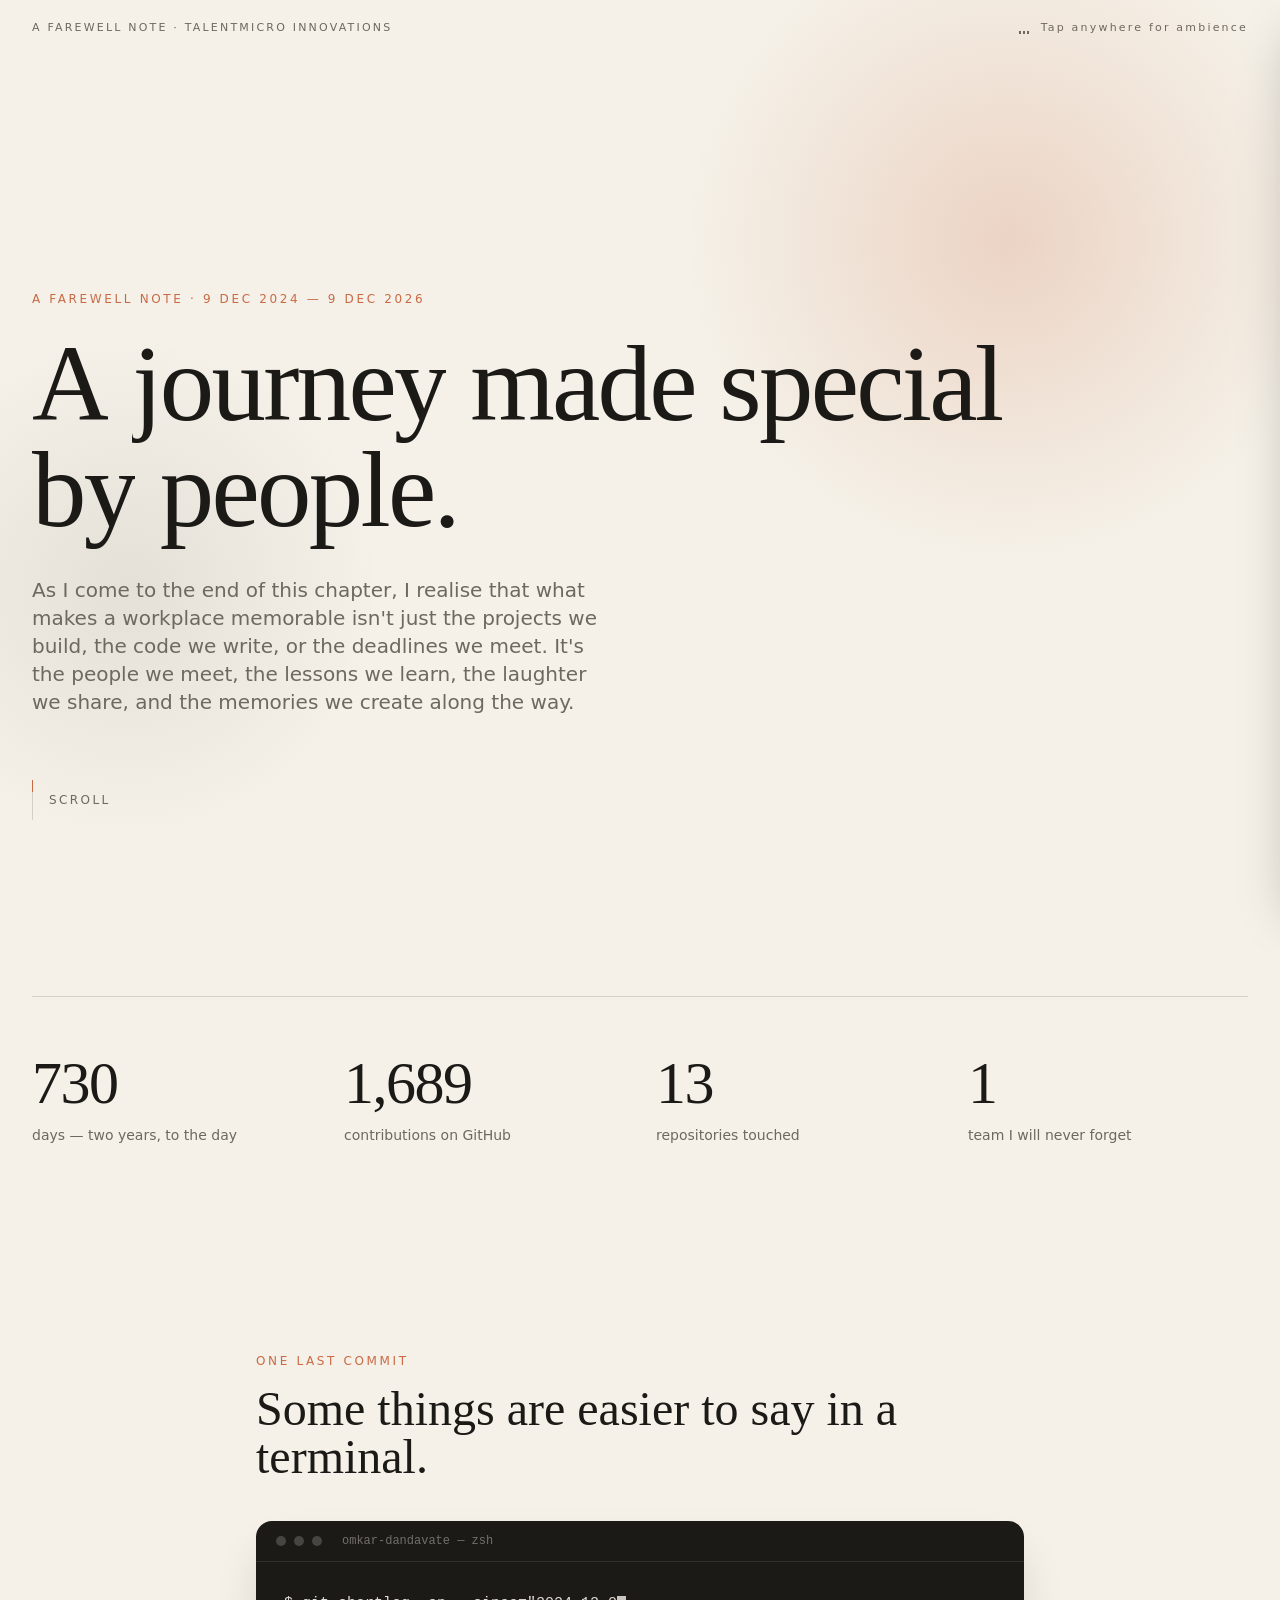
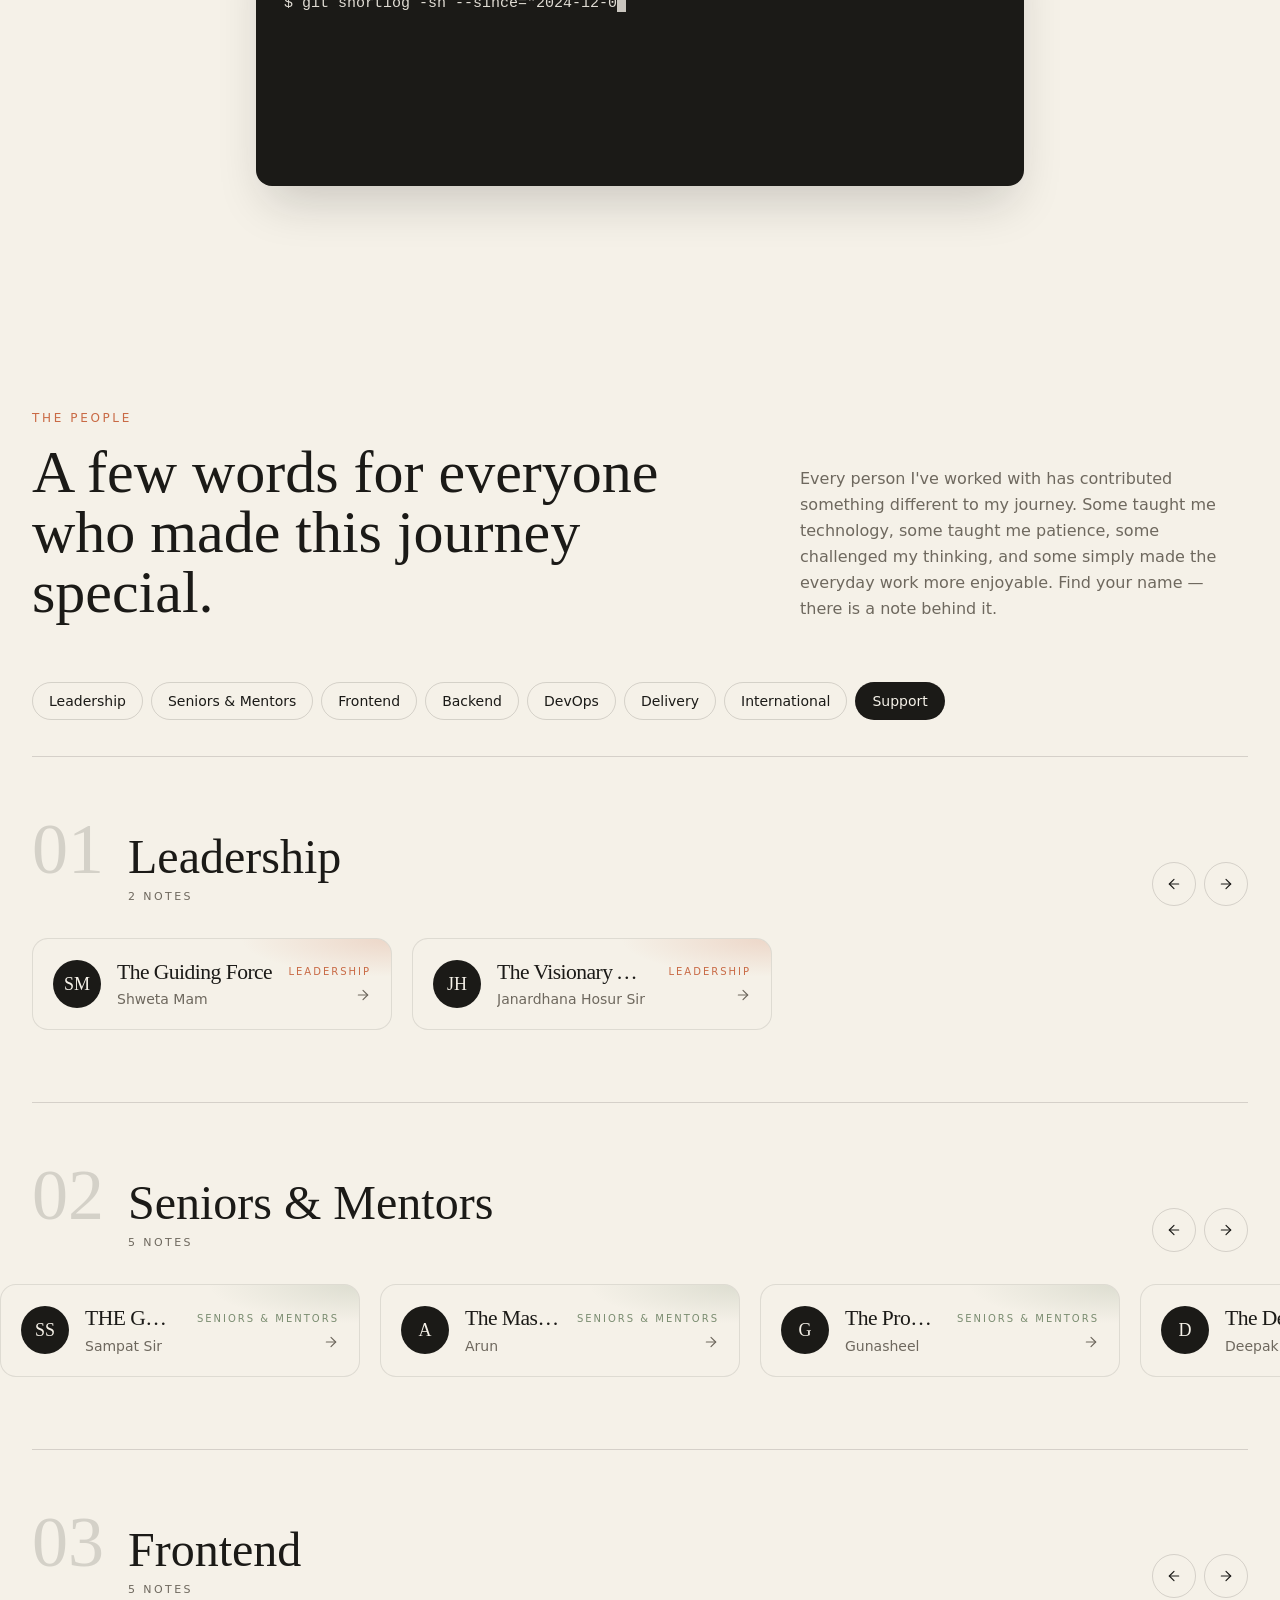
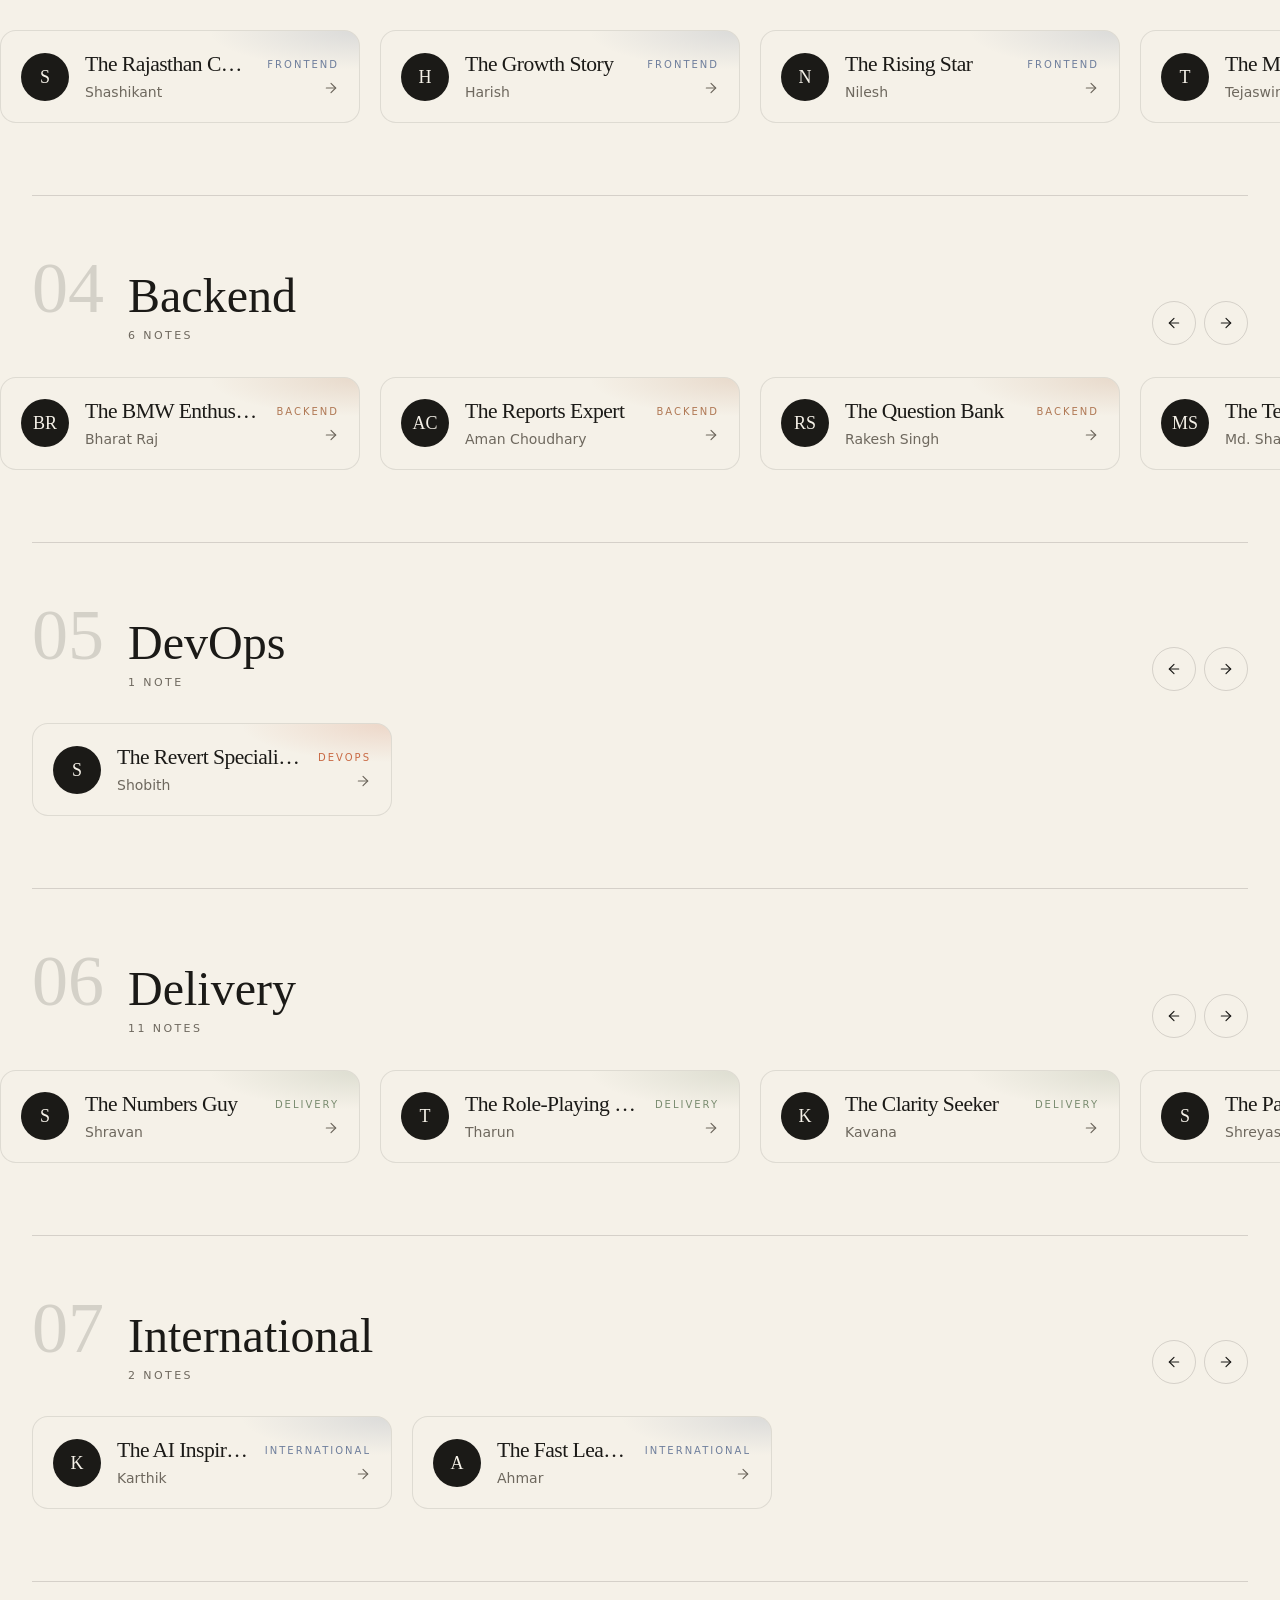
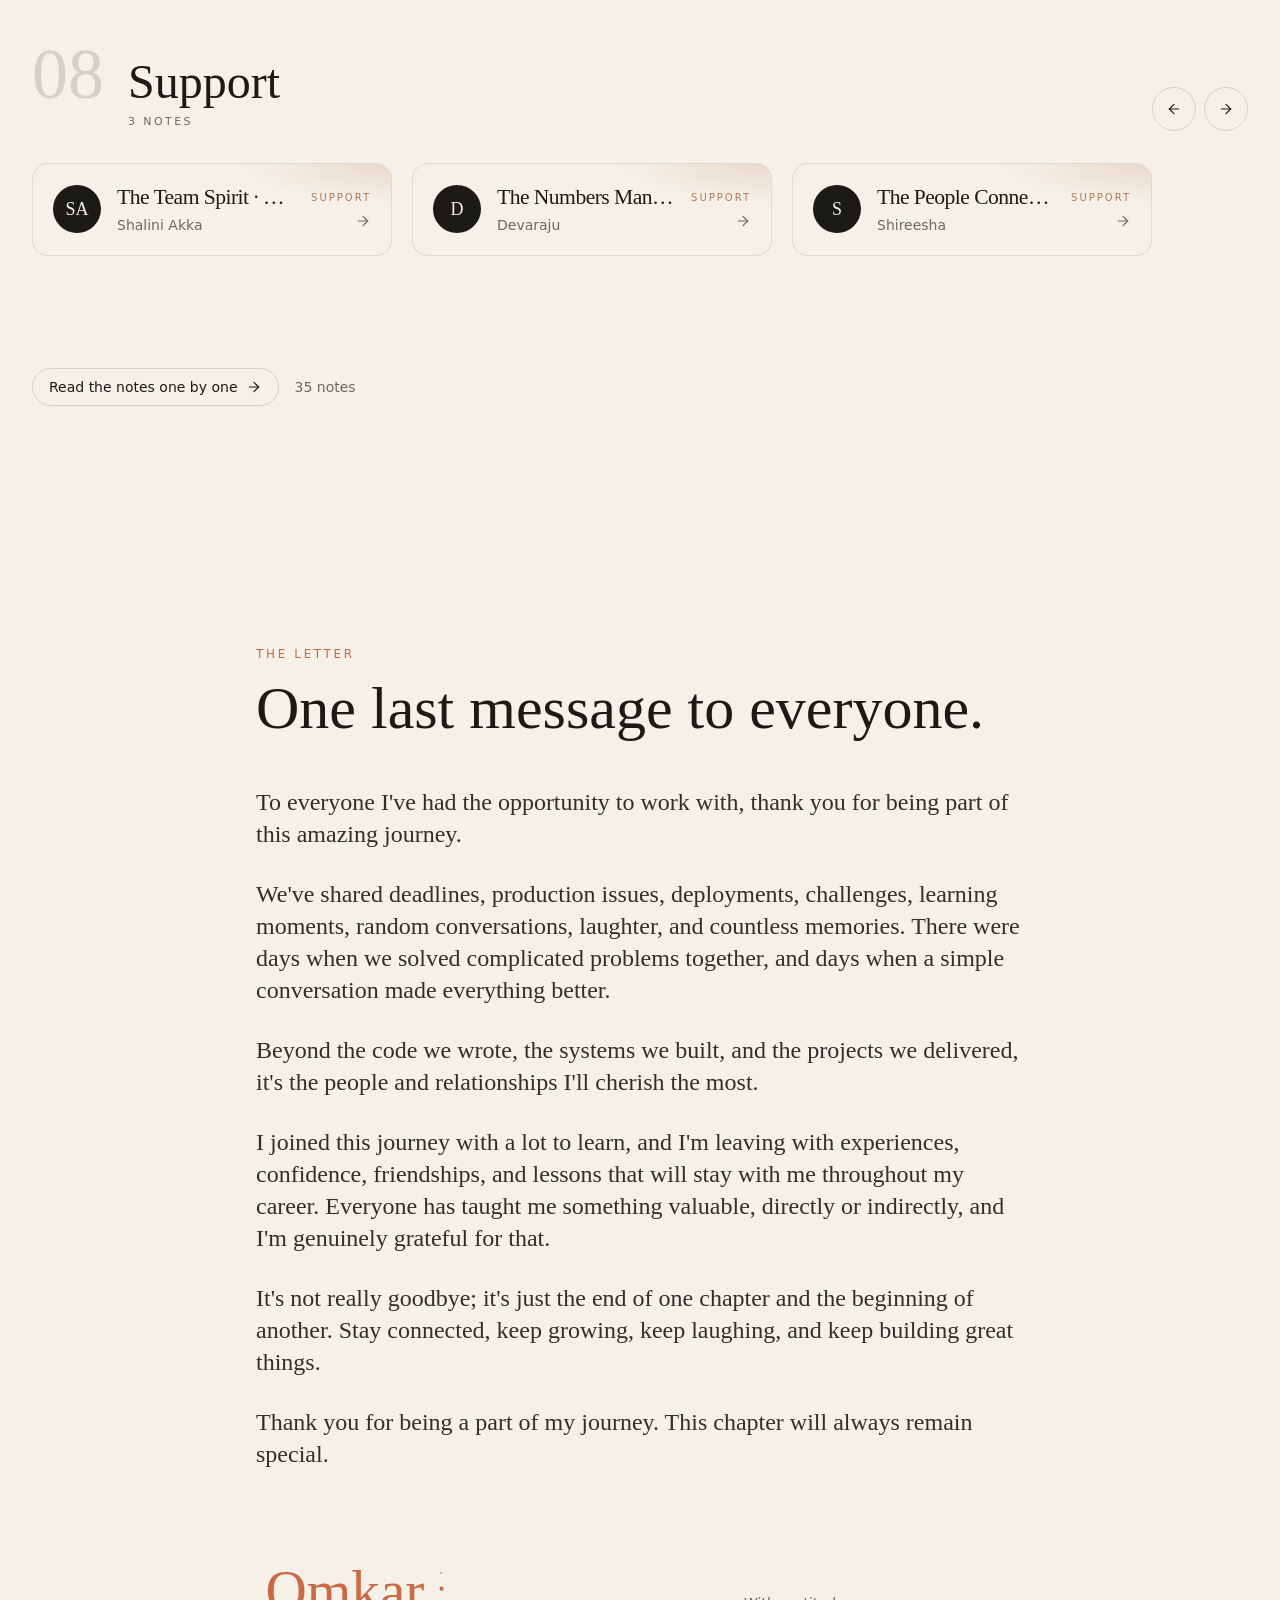
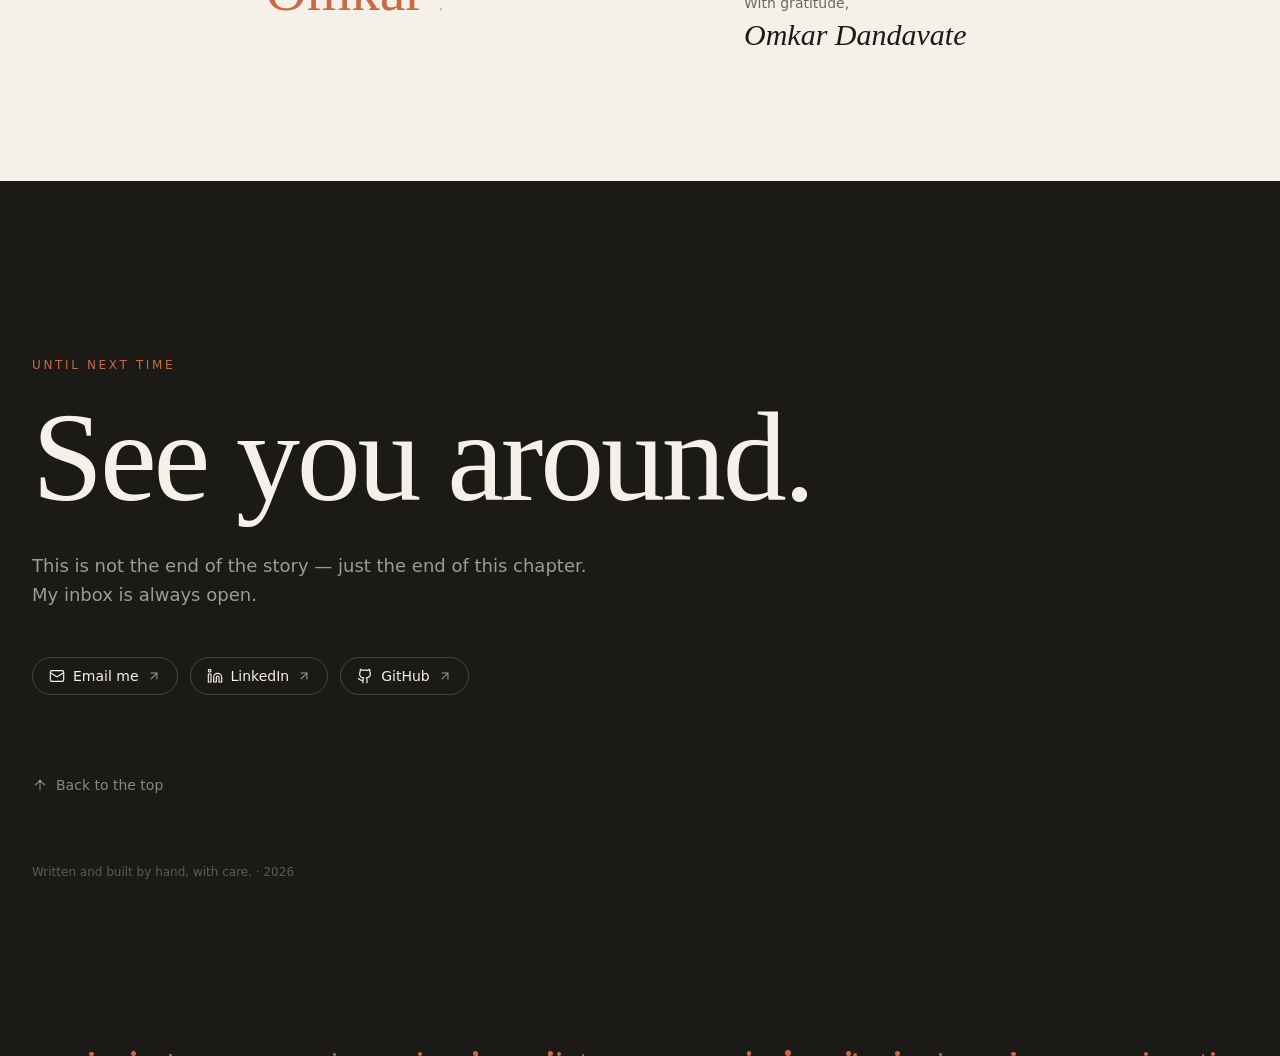
==== commit ad5a2613: "people: compact cards (avatar, nickname, team)" ====
--- a/index.html
+++ b/index.html
@@ -4,7 +4,7 @@
 <meta charset="utf-8" />
 <meta name="viewport" content="width=device-width, initial-scale=1" />
 <title>Signing off</title>
-<style>*,:after,:before{--tw-border-spacing-x:0;--tw-border-spacing-y:0;--tw-translate-x:0;--tw-translate-y:0;--tw-rotate:0;--tw-skew-x:0;--tw-skew-y:0;--tw-scale-x:1;--tw-scale-y:1;--tw-pan-x: ;--tw-pan-y: ;--tw-pinch-zoom: ;--tw-scroll-snap-strictness:proximity;--tw-gradient-from-position: ;--tw-gradient-via-position: ;--tw-gradient-to-position: ;--tw-ordinal: ;--tw-slashed-zero: ;--tw-numeric-figure: ;--tw-numeric-spacing: ;--tw-numeric-fraction: ;--tw-ring-inset: ;--tw-ring-offset-width:0px;--tw-ring-offset-color:#fff;--tw-ring-color:rgba(59,130,246,.5);--tw-ring-offset-shadow:0 0 #0000;--tw-ring-shadow:0 0 #0000;--tw-shadow:0 0 #0000;--tw-shadow-colored:0 0 #0000;--tw-blur: ;--tw-brightness: ;--tw-contrast: ;--tw-grayscale: ;--tw-hue-rotate: ;--tw-invert: ;--tw-saturate: ;--tw-sepia: ;--tw-drop-shadow: ;--tw-backdrop-blur: ;--tw-backdrop-brightness: ;--tw-backdrop-contrast: ;--tw-backdrop-grayscale: ;--tw-backdrop-hue-rotate: ;--tw-backdrop-invert: ;--tw-backdrop-opacity: ;--tw-backdrop-saturate: ;--tw-backdrop-sepia: ;--tw-contain-size: ;--tw-contain-layout: ;--tw-contain-paint: ;--tw-contain-style: }::backdrop{--tw-border-spacing-x:0;--tw-border-spacing-y:0;--tw-translate-x:0;--tw-translate-y:0;--tw-rotate:0;--tw-skew-x:0;--tw-skew-y:0;--tw-scale-x:1;--tw-scale-y:1;--tw-pan-x: ;--tw-pan-y: ;--tw-pinch-zoom: ;--tw-scroll-snap-strictness:proximity;--tw-gradient-from-position: ;--tw-gradient-via-position: ;--tw-gradient-to-position: ;--tw-ordinal: ;--tw-slashed-zero: ;--tw-numeric-figure: ;--tw-numeric-spacing: ;--tw-numeric-fraction: ;--tw-ring-inset: ;--tw-ring-offset-width:0px;--tw-ring-offset-color:#fff;--tw-ring-color:rgba(59,130,246,.5);--tw-ring-offset-shadow:0 0 #0000;--tw-ring-shadow:0 0 #0000;--tw-shadow:0 0 #0000;--tw-shadow-colored:0 0 #0000;--tw-blur: ;--tw-brightness: ;--tw-contrast: ;--tw-grayscale: ;--tw-hue-rotate: ;--tw-invert: ;--tw-saturate: ;--tw-sepia: ;--tw-drop-shadow: ;--tw-backdrop-blur: ;--tw-backdrop-brightness: ;--tw-backdrop-contrast: ;--tw-backdrop-grayscale: ;--tw-backdrop-hue-rotate: ;--tw-backdrop-invert: ;--tw-backdrop-opacity: ;--tw-backdrop-saturate: ;--tw-backdrop-sepia: ;--tw-contain-size: ;--tw-contain-layout: ;--tw-contain-paint: ;--tw-contain-style: }/*! tailwindcss v3.4.19 | MIT License | https://tailwindcss.com*/*,:after,:before{border:0 solid #e5e7eb;box-sizing:border-box}:after,:before{--tw-content:""}:host,html{line-height:1.5;-webkit-text-size-adjust:100%;font-family:system-ui,Segoe UI,Inter,Roboto,sans-serif;font-feature-settings:normal;font-variation-settings:normal;-moz-tab-size:4;-o-tab-size:4;tab-size:4;-webkit-tap-highlight-color:transparent}body{line-height:inherit;margin:0}hr{border-top-width:1px;color:inherit;height:0}abbr:where([title]){-webkit-text-decoration:underline dotted;text-decoration:underline dotted}h1,h2,h3,h4,h5,h6{font-size:inherit;font-weight:inherit}a{color:inherit;text-decoration:inherit}b,strong{font-weight:bolder}code,kbd,pre,samp{font-family:ui-monospace,Consolas,Cascadia Mono,Menlo,monospace;font-feature-settings:normal;font-size:1em;font-variation-settings:normal}small{font-size:80%}sub,sup{font-size:75%;line-height:0;position:relative;vertical-align:baseline}sub{bottom:-.25em}sup{top:-.5em}table{border-collapse:collapse;border-color:inherit;text-indent:0}button,input,optgroup,select,textarea{color:inherit;font-family:inherit;font-feature-settings:inherit;font-size:100%;font-variation-settings:inherit;font-weight:inherit;letter-spacing:inherit;line-height:inherit;margin:0;padding:0}button,select{text-transform:none}button,input:where([type=button]),input:where([type=reset]),input:where([type=submit]){-webkit-appearance:button;background-color:transparent;background-image:none}:-moz-focusring{outline:auto}:-moz-ui-invalid{box-shadow:none}progress{vertical-align:baseline}::-webkit-inner-spin-button,::-webkit-outer-spin-button{height:auto}[type=search]{-webkit-appearance:textfield;outline-offset:-2px}::-webkit-search-decoration{-webkit-appearance:none}::-webkit-file-upload-button{-webkit-appearance:button;font:inherit}summary{display:list-item}blockquote,dd,dl,figure,h1,h2,h3,h4,h5,h6,hr,p,pre{margin:0}fieldset{margin:0}fieldset,legend{padding:0}menu,ol,ul{list-style:none;margin:0;padding:0}dialog{padding:0}textarea{resize:vertical}input::-moz-placeholder,textarea::-moz-placeholder{color:#9ca3af;opacity:1}input::placeholder,textarea::placeholder{color:#9ca3af;opacity:1}[role=button],button{cursor:pointer}:disabled{cursor:default}audio,canvas,embed,iframe,img,object,svg,video{display:block;vertical-align:middle}img,video{height:auto;max-width:100%}[hidden]:where(:not([hidden=until-found])){display:none}.eyebrow{font-size:.75rem;letter-spacing:.22em;line-height:1rem;text-transform:uppercase;--tw-text-opacity:1;color:rgb(var(--c-accent)/var(--tw-text-opacity,1))}.pill{align-items:center;border-radius:9999px;border-width:1px;display:inline-flex;font-size:.875rem;gap:.5rem;line-height:1.25rem;padding:.5rem 1rem;transition-duration:.3s;transition-property:color,background-color,border-color,text-decoration-color,fill,stroke;transition-timing-function:cubic-bezier(.4,0,.2,1)}.icon{fill:none;stroke:currentColor;stroke-linecap:round;stroke-linejoin:round;stroke-width:1.75}.pointer-events-none{pointer-events:none}.static{position:static}.fixed{position:fixed}.absolute{position:absolute}.relative{position:relative}.sticky{position:sticky}.inset-0{inset:0}.inset-x-0{left:0;right:0}.-left-40{left:-10rem}.-right-24{right:-6rem}.-top-32{top:-8rem}.bottom-0{bottom:0}.left-0{left:0}.right-0{right:0}.right-5{right:1.25rem}.top-0{top:0}.top-1\/3{top:33.333333%}.top-14{top:3.5rem}.top-24{top:6rem}.z-30{z-index:30}.z-40{z-index:40}.z-50{z-index:50}.z-\[60\]{z-index:60}.-mx-5{margin-left:-1.25rem;margin-right:-1.25rem}.mx-auto{margin-left:auto;margin-right:auto}.-mr-2{margin-right:-.5rem}.ml-3{margin-left:.75rem}.mt-1{margin-top:.25rem}.mt-10{margin-top:2.5rem}.mt-12{margin-top:3rem}.mt-16{margin-top:4rem}.mt-2{margin-top:.5rem}.mt-20{margin-top:5rem}.mt-3{margin-top:.75rem}.mt-4{margin-top:1rem}.mt-5{margin-top:1.25rem}.mt-6{margin-top:1.5rem}.mt-8{margin-top:2rem}.mt-auto{margin-top:auto}.block{display:block}.inline-block{display:inline-block}.flex{display:flex}.inline-flex{display:inline-flex}.grid{display:grid}.hidden{display:none}.h-10{height:2.5rem}.h-11{height:2.75rem}.h-12{height:3rem}.h-16{height:4rem}.h-2\.5{height:.625rem}.h-20{height:5rem}.h-3{height:.75rem}.h-3\.5{height:.875rem}.h-4{height:1rem}.h-5{height:1.25rem}.h-\[1\.1em\]{height:1.1em}.h-\[36rem\]{height:36rem}.h-\[46rem\]{height:46rem}.h-auto{height:auto}.h-full{height:100%}.h-px{height:1px}.min-h-\[14rem\]{min-height:14rem}.min-h-\[380px\]{min-height:380px}.min-h-screen{min-height:100vh}.w-10{width:2.5rem}.w-11{width:2.75rem}.w-12{width:3rem}.w-16{width:4rem}.w-2\.5{width:.625rem}.w-20{width:5rem}.w-3\.5{width:.875rem}.w-4{width:1rem}.w-5{width:1.25rem}.w-\[\.6em\]{width:.6em}.w-\[2px\]{width:2px}.w-\[36rem\]{width:36rem}.w-\[46rem\]{width:46rem}.w-\[76vw\]{width:76vw}.w-full{width:100%}.w-px{width:1px}.max-w-2xl{max-width:42rem}.max-w-3xl{max-width:48rem}.max-w-5xl{max-width:64rem}.max-w-6xl{max-width:72rem}.max-w-md{max-width:28rem}.max-w-xl{max-width:36rem}.flex-1{flex:1 1 0%}.shrink-0{flex-shrink:0}.grow{flex-grow:1}.origin-bottom{transform-origin:bottom}.origin-left{transform-origin:left}.translate-x-full{--tw-translate-x:100%}.scale-y-\[\.25\],.translate-x-full{transform:translate(var(--tw-translate-x),var(--tw-translate-y)) rotate(var(--tw-rotate)) skewX(var(--tw-skew-x)) skewY(var(--tw-skew-y)) scaleX(var(--tw-scale-x)) scaleY(var(--tw-scale-y))}.scale-y-\[\.25\]{--tw-scale-y:.25}.transform{transform:translate(var(--tw-translate-x),var(--tw-translate-y)) rotate(var(--tw-rotate)) skewX(var(--tw-skew-x)) skewY(var(--tw-skew-y)) scaleX(var(--tw-scale-x)) scaleY(var(--tw-scale-y))}@keyframes blink{50%{opacity:0}}.animate-blink{animation:blink 1s steps(1) infinite}@keyframes floaty{0%,to{transform:translateZ(0) scale(1)}50%{transform:translate3d(30px,-24px,0) scale(1.08)}}.animate-floaty{animation:floaty 18s ease-in-out infinite}@keyframes rise{0%{opacity:0;transform:translateY(0)}15%{opacity:.55}to{opacity:0;transform:translateY(-110vh)}}.animate-rise{animation:rise 14s linear infinite}@keyframes scrolldot{0%{opacity:0;transform:translateY(-100%)}30%{opacity:1}to{opacity:0;transform:translateY(400%)}}.animate-scrolldot{animation:scrolldot 2.2s cubic-bezier(.4,0,.2,1) infinite}.snap-x{scroll-snap-type:x var(--tw-scroll-snap-strictness)}.snap-mandatory{--tw-scroll-snap-strictness:mandatory}.snap-start{scroll-snap-align:start}.grid-cols-2{grid-template-columns:repeat(2,minmax(0,1fr))}.flex-col{flex-direction:column}.flex-wrap{flex-wrap:wrap}.place-items-center{place-items:center}.items-end{align-items:flex-end}.items-center{align-items:center}.items-baseline{align-items:baseline}.justify-end{justify-content:flex-end}.justify-between{justify-content:space-between}.gap-2{gap:.5rem}.gap-3{gap:.75rem}.gap-4{gap:1rem}.gap-6{gap:1.5rem}.gap-\[2px\]{gap:2px}.gap-x-8{-moz-column-gap:2rem;column-gap:2rem}.gap-y-12{row-gap:3rem}.space-y-5>:not([hidden])~:not([hidden]){--tw-space-y-reverse:0;margin-bottom:calc(1.25rem*var(--tw-space-y-reverse));margin-top:calc(1.25rem*(1 - var(--tw-space-y-reverse)))}.space-y-7>:not([hidden])~:not([hidden]){--tw-space-y-reverse:0;margin-bottom:calc(1.75rem*var(--tw-space-y-reverse));margin-top:calc(1.75rem*(1 - var(--tw-space-y-reverse)))}.overflow-hidden{overflow:hidden}.overflow-x-auto{overflow-x:auto}.overflow-y-auto{overflow-y:auto}.overflow-x-hidden{overflow-x:hidden}.whitespace-nowrap{white-space:nowrap}.whitespace-pre-wrap{white-space:pre-wrap}.rounded-2xl{border-radius:1rem}.rounded-3xl{border-radius:1.5rem}.rounded-full{border-radius:9999px}.border{border-width:1px}.border-b{border-bottom-width:1px}.border-t{border-top-width:1px}.border-ink{--tw-border-opacity:1;border-color:rgb(var(--c-ink)/var(--tw-border-opacity,1))}.border-ink\/10{border-color:rgb(var(--c-ink)/.1)}.border-ink\/15{border-color:rgb(var(--c-ink)/.15)}.border-paper\/10{border-color:rgb(var(--c-paper)/.1)}.border-paper\/20{border-color:rgb(var(--c-paper)/.2)}.bg-accent{--tw-bg-opacity:1;background-color:rgb(var(--c-accent)/var(--tw-bg-opacity,1))}.bg-current{background-color:currentColor}.bg-ink{--tw-bg-opacity:1;background-color:rgb(var(--c-ink)/var(--tw-bg-opacity,1))}.bg-ink\/15{background-color:rgb(var(--c-ink)/.15)}.bg-ink\/40{background-color:rgb(var(--c-ink)/.4)}.bg-paper{--tw-bg-opacity:1;background-color:rgb(var(--c-paper)/var(--tw-bg-opacity,1))}.bg-paper\/20{background-color:rgb(var(--c-paper)/.2)}.bg-paper\/80{background-color:rgb(var(--c-paper)/.8)}.bg-paper\/85{background-color:rgb(var(--c-paper)/.85)}.bg-\[radial-gradient\(circle\2c rgb\(var\(--c-accent\)\/\.22\)\2c transparent_62\%\)\]{background-image:radial-gradient(circle,rgb(var(--c-accent)/.22),transparent 62%)}.bg-\[radial-gradient\(circle\2c rgb\(var\(--c-ink\)\/\.08\)\2c transparent_62\%\)\]{background-image:radial-gradient(circle,rgb(var(--c-ink)/.08),transparent 62%)}.object-cover{-o-object-fit:cover;object-fit:cover}.p-5{padding:1.25rem}.p-6{padding:1.5rem}.px-5{padding-left:1.25rem;padding-right:1.25rem}.px-6{padding-left:1.5rem;padding-right:1.5rem}.py-10{padding-bottom:2.5rem;padding-top:2.5rem}.py-20{padding-bottom:5rem;padding-top:5rem}.py-3{padding-bottom:.75rem;padding-top:.75rem}.py-32{padding-bottom:8rem;padding-top:8rem}.py-5{padding-bottom:1.25rem;padding-top:1.25rem}.py-8{padding-bottom:2rem;padding-top:2rem}.pb-14{padding-bottom:3.5rem}.pb-4{padding-bottom:1rem}.pt-14{padding-top:3.5rem}.pt-32{padding-top:8rem}.pt-6{padding-top:1.5rem}.pt-8{padding-top:2rem}.text-left{text-align:left}.align-text-bottom{vertical-align:text-bottom}.font-hand{font-family:Segoe Script,Snell Roundhand,Apple Chancery,Brush Script MT,Lucida Handwriting,cursive}.font-mono{font-family:ui-monospace,Consolas,Cascadia Mono,Menlo,monospace}.font-sans{font-family:system-ui,Segoe UI,Inter,Roboto,sans-serif}.font-serif{font-family:Iowan Old Style,Palatino Linotype,Book Antiqua,Palatino,Georgia,serif}.text-2xl{font-size:1.5rem;line-height:2rem}.text-3xl{font-size:1.875rem;line-height:2.25rem}.text-4xl{font-size:2.25rem;line-height:2.5rem}.text-5xl{font-size:3rem;line-height:1}.text-\[1\.9rem\]{font-size:1.9rem}.text-\[10px\]{font-size:10px}.text-\[11px\]{font-size:11px}.text-\[13px\]{font-size:13px}.text-\[15px\]{font-size:15px}.text-\[clamp\(2\.8rem\2c 10vw\2c 9rem\)\]{font-size:clamp(2.8rem,10vw,9rem)}.text-\[clamp\(2\.8rem\2c 8\.5vw\2c 7\.5rem\)\]{font-size:clamp(2.8rem,8.5vw,7.5rem)}.text-lg{font-size:1.125rem;line-height:1.75rem}.text-sm{font-size:.875rem;line-height:1.25rem}.text-xl{font-size:1.25rem;line-height:1.75rem}.text-xs{font-size:.75rem;line-height:1rem}.font-medium{font-weight:500}.uppercase{text-transform:uppercase}.italic{font-style:italic}.tabular-nums{--tw-numeric-spacing:tabular-nums;font-variant-numeric:var(--tw-ordinal) var(--tw-slashed-zero) var(--tw-numeric-figure) var(--tw-numeric-spacing) var(--tw-numeric-fraction)}.leading-7{line-height:1.75rem}.leading-\[\.95\]{line-height:.95}.leading-\[\.98\]{line-height:.98}.leading-\[1\.05\]{line-height:1.05}.leading-none{line-height:1}.leading-relaxed{line-height:1.625}.leading-tight{line-height:1.25}.tracking-\[\.22em\]{letter-spacing:.22em}.tracking-\[\.2em\]{letter-spacing:.2em}.tracking-tight{letter-spacing:-.025em}.text-ink{--tw-text-opacity:1;color:rgb(var(--c-ink)/var(--tw-text-opacity,1))}.text-ink\/15{color:rgb(var(--c-ink)/.15)}.text-ink\/70{color:rgb(var(--c-ink)/.7)}.text-ink\/90{color:rgb(var(--c-ink)/.9)}.text-muted{--tw-text-opacity:1;color:rgb(var(--c-muted)/var(--tw-text-opacity,1))}.text-paper{--tw-text-opacity:1;color:rgb(var(--c-paper)/var(--tw-text-opacity,1))}.text-paper\/30{color:rgb(var(--c-paper)/.3)}.text-paper\/40{color:rgb(var(--c-paper)/.4)}.text-paper\/50{color:rgb(var(--c-paper)/.5)}.text-paper\/60{color:rgb(var(--c-paper)/.6)}.text-paper\/90{color:rgb(var(--c-paper)/.9)}.underline{text-decoration-line:underline}.antialiased{-webkit-font-smoothing:antialiased;-moz-osx-font-smoothing:grayscale}.opacity-0{opacity:0}.opacity-100{opacity:1}.opacity-60{opacity:.6}.opacity-70{opacity:.7}.shadow-2xl{--tw-shadow:0 25px 50px -12px rgba(0,0,0,.25);--tw-shadow-colored:0 25px 50px -12px var(--tw-shadow-color);box-shadow:var(--tw-ring-offset-shadow,0 0 #0000),var(--tw-ring-shadow,0 0 #0000),var(--tw-shadow)}.shadow-ink\/20{--tw-shadow-color:rgb(var(--c-ink)/0.2);--tw-shadow:var(--tw-shadow-colored)}.ring-1{--tw-ring-offset-shadow:var(--tw-ring-inset) 0 0 0 var(--tw-ring-offset-width) var(--tw-ring-offset-color);--tw-ring-shadow:var(--tw-ring-inset) 0 0 0 calc(1px + var(--tw-ring-offset-width)) var(--tw-ring-color);box-shadow:var(--tw-ring-offset-shadow),var(--tw-ring-shadow),var(--tw-shadow,0 0 #0000)}.ring-ink\/10{--tw-ring-color:rgb(var(--c-ink)/0.1)}.filter{filter:var(--tw-blur) var(--tw-brightness) var(--tw-contrast) var(--tw-grayscale) var(--tw-hue-rotate) var(--tw-invert) var(--tw-saturate) var(--tw-sepia) var(--tw-drop-shadow)}.backdrop-blur-sm{--tw-backdrop-blur:blur(4px);backdrop-filter:var(--tw-backdrop-blur) var(--tw-backdrop-brightness) var(--tw-backdrop-contrast) var(--tw-backdrop-grayscale) var(--tw-backdrop-hue-rotate) var(--tw-backdrop-invert) var(--tw-backdrop-opacity) var(--tw-backdrop-saturate) var(--tw-backdrop-sepia)}.transition{transition-duration:.15s;transition-property:color,background-color,border-color,text-decoration-color,fill,stroke,opacity,box-shadow,transform,filter,backdrop-filter;transition-timing-function:cubic-bezier(.4,0,.2,1)}.transition-colors{transition-duration:.15s;transition-property:color,background-color,border-color,text-decoration-color,fill,stroke;transition-timing-function:cubic-bezier(.4,0,.2,1)}.transition-opacity{transition-duration:.15s;transition-property:opacity;transition-timing-function:cubic-bezier(.4,0,.2,1)}.transition-transform{transition-duration:.15s;transition-property:transform;transition-timing-function:cubic-bezier(.4,0,.2,1)}.duration-300{transition-duration:.3s}.duration-500{transition-duration:.5s}.duration-700{transition-duration:.7s}.ease-\[cubic-bezier\(\.2\2c \.8\2c \.2\2c 1\)\]{transition-timing-function:cubic-bezier(.2,.8,.2,1)}.\[perspective\:1200px\]{perspective:1200px}.selection\:bg-accent\/20 ::-moz-selection{background-color:rgb(var(--c-accent)/.2)}.selection\:bg-accent\/20 ::selection{background-color:rgb(var(--c-accent)/.2)}.selection\:bg-accent\/20::-moz-selection{background-color:rgb(var(--c-accent)/.2)}.selection\:bg-accent\/20::selection{background-color:rgb(var(--c-accent)/.2)}.hover\:border-ink:hover{--tw-border-opacity:1;border-color:rgb(var(--c-ink)/var(--tw-border-opacity,1))}.hover\:border-paper:hover{--tw-border-opacity:1;border-color:rgb(var(--c-paper)/var(--tw-border-opacity,1))}.hover\:bg-ink\/5:hover{background-color:rgb(var(--c-ink)/.05)}.hover\:bg-paper:hover{--tw-bg-opacity:1;background-color:rgb(var(--c-paper)/var(--tw-bg-opacity,1))}.hover\:text-ink:hover{--tw-text-opacity:1;color:rgb(var(--c-ink)/var(--tw-text-opacity,1))}.hover\:text-paper:hover{--tw-text-opacity:1;color:rgb(var(--c-paper)/var(--tw-text-opacity,1))}.focus\:outline-none:focus{outline:2px solid transparent;outline-offset:2px}.focus-visible\:border-ink:focus-visible{--tw-border-opacity:1;border-color:rgb(var(--c-ink)/var(--tw-border-opacity,1))}.group:hover .group-hover\:translate-x-1{--tw-translate-x:0.25rem;transform:translate(var(--tw-translate-x),var(--tw-translate-y)) rotate(var(--tw-rotate)) skewX(var(--tw-skew-x)) skewY(var(--tw-skew-y)) scaleX(var(--tw-scale-x)) scaleY(var(--tw-scale-y))}@keyframes eq{0%,to{transform:scaleY(.25)}50%{transform:scaleY(1)}}.group.playing .group-\[\.playing\]\:animate-eq{animation:eq .9s ease-in-out infinite}@media (min-width:640px){.sm\:right-8{right:2rem}.sm\:-mx-8{margin-left:-2rem;margin-right:-2rem}.sm\:flex{display:flex}.sm\:h-28{height:7rem}.sm\:min-h-\[420px\]{min-height:420px}.sm\:w-28{width:7rem}.sm\:w-\[320px\]{width:320px}.sm\:max-w-lg{max-width:32rem}.sm\:flex-row{flex-direction:row}.sm\:items-end{align-items:flex-end}.sm\:justify-between{justify-content:space-between}.sm\:gap-10{gap:2.5rem}.sm\:gap-5{gap:1.25rem}.sm\:gap-6{gap:1.5rem}.sm\:p-7{padding:1.75rem}.sm\:px-8{padding-left:2rem;padding-right:2rem}.sm\:py-14{padding-bottom:3.5rem;padding-top:3.5rem}.sm\:py-24{padding-bottom:6rem;padding-top:6rem}.sm\:py-28{padding-bottom:7rem;padding-top:7rem}.sm\:py-32{padding-bottom:8rem;padding-top:8rem}.sm\:py-44{padding-bottom:11rem;padding-top:11rem}.sm\:pb-20{padding-bottom:5rem}.sm\:text-2xl{font-size:1.5rem;line-height:2rem}.sm\:text-3xl{font-size:1.875rem;line-height:2.25rem}.sm\:text-4xl{font-size:2.25rem;line-height:2.5rem}.sm\:text-5xl{font-size:3rem;line-height:1}.sm\:text-6xl{font-size:3.75rem;line-height:1}.sm\:text-7xl{font-size:4.5rem;line-height:1}.sm\:text-\[15px\]{font-size:15px}.sm\:text-xl{font-size:1.25rem;line-height:1.75rem}}@media (min-width:768px){.md\:grid-cols-4{grid-template-columns:repeat(4,minmax(0,1fr))}}</style>
+<style>*,:after,:before{--tw-border-spacing-x:0;--tw-border-spacing-y:0;--tw-translate-x:0;--tw-translate-y:0;--tw-rotate:0;--tw-skew-x:0;--tw-skew-y:0;--tw-scale-x:1;--tw-scale-y:1;--tw-pan-x: ;--tw-pan-y: ;--tw-pinch-zoom: ;--tw-scroll-snap-strictness:proximity;--tw-gradient-from-position: ;--tw-gradient-via-position: ;--tw-gradient-to-position: ;--tw-ordinal: ;--tw-slashed-zero: ;--tw-numeric-figure: ;--tw-numeric-spacing: ;--tw-numeric-fraction: ;--tw-ring-inset: ;--tw-ring-offset-width:0px;--tw-ring-offset-color:#fff;--tw-ring-color:rgba(59,130,246,.5);--tw-ring-offset-shadow:0 0 #0000;--tw-ring-shadow:0 0 #0000;--tw-shadow:0 0 #0000;--tw-shadow-colored:0 0 #0000;--tw-blur: ;--tw-brightness: ;--tw-contrast: ;--tw-grayscale: ;--tw-hue-rotate: ;--tw-invert: ;--tw-saturate: ;--tw-sepia: ;--tw-drop-shadow: ;--tw-backdrop-blur: ;--tw-backdrop-brightness: ;--tw-backdrop-contrast: ;--tw-backdrop-grayscale: ;--tw-backdrop-hue-rotate: ;--tw-backdrop-invert: ;--tw-backdrop-opacity: ;--tw-backdrop-saturate: ;--tw-backdrop-sepia: ;--tw-contain-size: ;--tw-contain-layout: ;--tw-contain-paint: ;--tw-contain-style: }::backdrop{--tw-border-spacing-x:0;--tw-border-spacing-y:0;--tw-translate-x:0;--tw-translate-y:0;--tw-rotate:0;--tw-skew-x:0;--tw-skew-y:0;--tw-scale-x:1;--tw-scale-y:1;--tw-pan-x: ;--tw-pan-y: ;--tw-pinch-zoom: ;--tw-scroll-snap-strictness:proximity;--tw-gradient-from-position: ;--tw-gradient-via-position: ;--tw-gradient-to-position: ;--tw-ordinal: ;--tw-slashed-zero: ;--tw-numeric-figure: ;--tw-numeric-spacing: ;--tw-numeric-fraction: ;--tw-ring-inset: ;--tw-ring-offset-width:0px;--tw-ring-offset-color:#fff;--tw-ring-color:rgba(59,130,246,.5);--tw-ring-offset-shadow:0 0 #0000;--tw-ring-shadow:0 0 #0000;--tw-shadow:0 0 #0000;--tw-shadow-colored:0 0 #0000;--tw-blur: ;--tw-brightness: ;--tw-contrast: ;--tw-grayscale: ;--tw-hue-rotate: ;--tw-invert: ;--tw-saturate: ;--tw-sepia: ;--tw-drop-shadow: ;--tw-backdrop-blur: ;--tw-backdrop-brightness: ;--tw-backdrop-contrast: ;--tw-backdrop-grayscale: ;--tw-backdrop-hue-rotate: ;--tw-backdrop-invert: ;--tw-backdrop-opacity: ;--tw-backdrop-saturate: ;--tw-backdrop-sepia: ;--tw-contain-size: ;--tw-contain-layout: ;--tw-contain-paint: ;--tw-contain-style: }/*! tailwindcss v3.4.19 | MIT License | https://tailwindcss.com*/*,:after,:before{border:0 solid #e5e7eb;box-sizing:border-box}:after,:before{--tw-content:""}:host,html{line-height:1.5;-webkit-text-size-adjust:100%;font-family:system-ui,Segoe UI,Inter,Roboto,sans-serif;font-feature-settings:normal;font-variation-settings:normal;-moz-tab-size:4;-o-tab-size:4;tab-size:4;-webkit-tap-highlight-color:transparent}body{line-height:inherit;margin:0}hr{border-top-width:1px;color:inherit;height:0}abbr:where([title]){-webkit-text-decoration:underline dotted;text-decoration:underline dotted}h1,h2,h3,h4,h5,h6{font-size:inherit;font-weight:inherit}a{color:inherit;text-decoration:inherit}b,strong{font-weight:bolder}code,kbd,pre,samp{font-family:ui-monospace,Consolas,Cascadia Mono,Menlo,monospace;font-feature-settings:normal;font-size:1em;font-variation-settings:normal}small{font-size:80%}sub,sup{font-size:75%;line-height:0;position:relative;vertical-align:baseline}sub{bottom:-.25em}sup{top:-.5em}table{border-collapse:collapse;border-color:inherit;text-indent:0}button,input,optgroup,select,textarea{color:inherit;font-family:inherit;font-feature-settings:inherit;font-size:100%;font-variation-settings:inherit;font-weight:inherit;letter-spacing:inherit;line-height:inherit;margin:0;padding:0}button,select{text-transform:none}button,input:where([type=button]),input:where([type=reset]),input:where([type=submit]){-webkit-appearance:button;background-color:transparent;background-image:none}:-moz-focusring{outline:auto}:-moz-ui-invalid{box-shadow:none}progress{vertical-align:baseline}::-webkit-inner-spin-button,::-webkit-outer-spin-button{height:auto}[type=search]{-webkit-appearance:textfield;outline-offset:-2px}::-webkit-search-decoration{-webkit-appearance:none}::-webkit-file-upload-button{-webkit-appearance:button;font:inherit}summary{display:list-item}blockquote,dd,dl,figure,h1,h2,h3,h4,h5,h6,hr,p,pre{margin:0}fieldset{margin:0}fieldset,legend{padding:0}menu,ol,ul{list-style:none;margin:0;padding:0}dialog{padding:0}textarea{resize:vertical}input::-moz-placeholder,textarea::-moz-placeholder{color:#9ca3af;opacity:1}input::placeholder,textarea::placeholder{color:#9ca3af;opacity:1}[role=button],button{cursor:pointer}:disabled{cursor:default}audio,canvas,embed,iframe,img,object,svg,video{display:block;vertical-align:middle}img,video{height:auto;max-width:100%}[hidden]:where(:not([hidden=until-found])){display:none}.eyebrow{font-size:.75rem;letter-spacing:.22em;line-height:1rem;text-transform:uppercase;--tw-text-opacity:1;color:rgb(var(--c-accent)/var(--tw-text-opacity,1))}.pill{align-items:center;border-radius:9999px;border-width:1px;display:inline-flex;font-size:.875rem;gap:.5rem;line-height:1.25rem;padding:.5rem 1rem;transition-duration:.3s;transition-property:color,background-color,border-color,text-decoration-color,fill,stroke;transition-timing-function:cubic-bezier(.4,0,.2,1)}.icon{fill:none;stroke:currentColor;stroke-linecap:round;stroke-linejoin:round;stroke-width:1.75}.pointer-events-none{pointer-events:none}.static{position:static}.fixed{position:fixed}.absolute{position:absolute}.relative{position:relative}.sticky{position:sticky}.inset-0{inset:0}.inset-x-0{left:0;right:0}.-left-40{left:-10rem}.-right-24{right:-6rem}.-top-32{top:-8rem}.bottom-0{bottom:0}.left-0{left:0}.right-0{right:0}.right-5{right:1.25rem}.top-0{top:0}.top-1\/3{top:33.333333%}.top-14{top:3.5rem}.top-24{top:6rem}.z-30{z-index:30}.z-40{z-index:40}.z-50{z-index:50}.z-\[60\]{z-index:60}.-mx-5{margin-left:-1.25rem;margin-right:-1.25rem}.mx-auto{margin-left:auto;margin-right:auto}.-mr-2{margin-right:-.5rem}.ml-3{margin-left:.75rem}.ml-auto{margin-left:auto}.mt-1{margin-top:.25rem}.mt-10{margin-top:2.5rem}.mt-12{margin-top:3rem}.mt-16{margin-top:4rem}.mt-2{margin-top:.5rem}.mt-20{margin-top:5rem}.mt-3{margin-top:.75rem}.mt-4{margin-top:1rem}.mt-5{margin-top:1.25rem}.mt-6{margin-top:1.5rem}.mt-8{margin-top:2rem}.block{display:block}.inline-block{display:inline-block}.flex{display:flex}.inline-flex{display:inline-flex}.grid{display:grid}.hidden{display:none}.h-10{height:2.5rem}.h-11{height:2.75rem}.h-12{height:3rem}.h-16{height:4rem}.h-2\.5{height:.625rem}.h-20{height:5rem}.h-3{height:.75rem}.h-3\.5{height:.875rem}.h-4{height:1rem}.h-5{height:1.25rem}.h-\[1\.1em\]{height:1.1em}.h-\[36rem\]{height:36rem}.h-\[46rem\]{height:46rem}.h-auto{height:auto}.h-full{height:100%}.h-px{height:1px}.min-h-\[14rem\]{min-height:14rem}.min-h-screen{min-height:100vh}.w-10{width:2.5rem}.w-11{width:2.75rem}.w-12{width:3rem}.w-16{width:4rem}.w-2\.5{width:.625rem}.w-20{width:5rem}.w-3\.5{width:.875rem}.w-4{width:1rem}.w-5{width:1.25rem}.w-\[\.6em\]{width:.6em}.w-\[2px\]{width:2px}.w-\[36rem\]{width:36rem}.w-\[46rem\]{width:46rem}.w-\[82vw\]{width:82vw}.w-full{width:100%}.w-px{width:1px}.min-w-0{min-width:0}.max-w-2xl{max-width:42rem}.max-w-3xl{max-width:48rem}.max-w-5xl{max-width:64rem}.max-w-6xl{max-width:72rem}.max-w-md{max-width:28rem}.max-w-xl{max-width:36rem}.flex-1{flex:1 1 0%}.shrink-0{flex-shrink:0}.grow{flex-grow:1}.origin-bottom{transform-origin:bottom}.origin-left{transform-origin:left}.translate-x-full{--tw-translate-x:100%}.scale-y-\[\.25\],.translate-x-full{transform:translate(var(--tw-translate-x),var(--tw-translate-y)) rotate(var(--tw-rotate)) skewX(var(--tw-skew-x)) skewY(var(--tw-skew-y)) scaleX(var(--tw-scale-x)) scaleY(var(--tw-scale-y))}.scale-y-\[\.25\]{--tw-scale-y:.25}.transform{transform:translate(var(--tw-translate-x),var(--tw-translate-y)) rotate(var(--tw-rotate)) skewX(var(--tw-skew-x)) skewY(var(--tw-skew-y)) scaleX(var(--tw-scale-x)) scaleY(var(--tw-scale-y))}@keyframes blink{50%{opacity:0}}.animate-blink{animation:blink 1s steps(1) infinite}@keyframes floaty{0%,to{transform:translateZ(0) scale(1)}50%{transform:translate3d(30px,-24px,0) scale(1.08)}}.animate-floaty{animation:floaty 18s ease-in-out infinite}@keyframes rise{0%{opacity:0;transform:translateY(0)}15%{opacity:.55}to{opacity:0;transform:translateY(-110vh)}}.animate-rise{animation:rise 14s linear infinite}@keyframes scrolldot{0%{opacity:0;transform:translateY(-100%)}30%{opacity:1}to{opacity:0;transform:translateY(400%)}}.animate-scrolldot{animation:scrolldot 2.2s cubic-bezier(.4,0,.2,1) infinite}.snap-x{scroll-snap-type:x var(--tw-scroll-snap-strictness)}.snap-mandatory{--tw-scroll-snap-strictness:mandatory}.snap-start{scroll-snap-align:start}.grid-cols-2{grid-template-columns:repeat(2,minmax(0,1fr))}.flex-col{flex-direction:column}.flex-wrap{flex-wrap:wrap}.place-items-center{place-items:center}.items-end{align-items:flex-end}.items-center{align-items:center}.items-baseline{align-items:baseline}.justify-end{justify-content:flex-end}.justify-between{justify-content:space-between}.gap-2{gap:.5rem}.gap-3{gap:.75rem}.gap-4{gap:1rem}.gap-6{gap:1.5rem}.gap-\[2px\]{gap:2px}.gap-x-8{-moz-column-gap:2rem;column-gap:2rem}.gap-y-12{row-gap:3rem}.space-y-5>:not([hidden])~:not([hidden]){--tw-space-y-reverse:0;margin-bottom:calc(1.25rem*var(--tw-space-y-reverse));margin-top:calc(1.25rem*(1 - var(--tw-space-y-reverse)))}.space-y-7>:not([hidden])~:not([hidden]){--tw-space-y-reverse:0;margin-bottom:calc(1.75rem*var(--tw-space-y-reverse));margin-top:calc(1.75rem*(1 - var(--tw-space-y-reverse)))}.overflow-hidden{overflow:hidden}.overflow-x-auto{overflow-x:auto}.overflow-y-auto{overflow-y:auto}.overflow-x-hidden{overflow-x:hidden}.truncate{overflow:hidden;text-overflow:ellipsis}.truncate,.whitespace-nowrap{white-space:nowrap}.whitespace-pre-wrap{white-space:pre-wrap}.rounded-2xl{border-radius:1rem}.rounded-full{border-radius:9999px}.border{border-width:1px}.border-b{border-bottom-width:1px}.border-t{border-top-width:1px}.border-ink{--tw-border-opacity:1;border-color:rgb(var(--c-ink)/var(--tw-border-opacity,1))}.border-ink\/10{border-color:rgb(var(--c-ink)/.1)}.border-ink\/15{border-color:rgb(var(--c-ink)/.15)}.border-paper\/10{border-color:rgb(var(--c-paper)/.1)}.border-paper\/20{border-color:rgb(var(--c-paper)/.2)}.bg-accent{--tw-bg-opacity:1;background-color:rgb(var(--c-accent)/var(--tw-bg-opacity,1))}.bg-current{background-color:currentColor}.bg-ink{--tw-bg-opacity:1;background-color:rgb(var(--c-ink)/var(--tw-bg-opacity,1))}.bg-ink\/15{background-color:rgb(var(--c-ink)/.15)}.bg-ink\/40{background-color:rgb(var(--c-ink)/.4)}.bg-paper{--tw-bg-opacity:1;background-color:rgb(var(--c-paper)/var(--tw-bg-opacity,1))}.bg-paper\/20{background-color:rgb(var(--c-paper)/.2)}.bg-paper\/80{background-color:rgb(var(--c-paper)/.8)}.bg-paper\/85{background-color:rgb(var(--c-paper)/.85)}.bg-\[radial-gradient\(circle\2c rgb\(var\(--c-accent\)\/\.22\)\2c transparent_62\%\)\]{background-image:radial-gradient(circle,rgb(var(--c-accent)/.22),transparent 62%)}.bg-\[radial-gradient\(circle\2c rgb\(var\(--c-ink\)\/\.08\)\2c transparent_62\%\)\]{background-image:radial-gradient(circle,rgb(var(--c-ink)/.08),transparent 62%)}.object-cover{-o-object-fit:cover;object-fit:cover}.p-4{padding:1rem}.p-5{padding:1.25rem}.px-5{padding-left:1.25rem;padding-right:1.25rem}.px-6{padding-left:1.5rem;padding-right:1.5rem}.py-10{padding-bottom:2.5rem;padding-top:2.5rem}.py-20{padding-bottom:5rem;padding-top:5rem}.py-3{padding-bottom:.75rem;padding-top:.75rem}.py-32{padding-bottom:8rem;padding-top:8rem}.py-5{padding-bottom:1.25rem;padding-top:1.25rem}.py-8{padding-bottom:2rem;padding-top:2rem}.pb-14{padding-bottom:3.5rem}.pb-4{padding-bottom:1rem}.pt-14{padding-top:3.5rem}.pt-32{padding-top:8rem}.pt-6{padding-top:1.5rem}.text-left{text-align:left}.text-right{text-align:right}.align-text-bottom{vertical-align:text-bottom}.font-hand{font-family:Segoe Script,Snell Roundhand,Apple Chancery,Brush Script MT,Lucida Handwriting,cursive}.font-mono{font-family:ui-monospace,Consolas,Cascadia Mono,Menlo,monospace}.font-sans{font-family:system-ui,Segoe UI,Inter,Roboto,sans-serif}.font-serif{font-family:Iowan Old Style,Palatino Linotype,Book Antiqua,Palatino,Georgia,serif}.text-2xl{font-size:1.5rem;line-height:2rem}.text-3xl{font-size:1.875rem;line-height:2.25rem}.text-4xl{font-size:2.25rem;line-height:2.5rem}.text-5xl{font-size:3rem;line-height:1}.text-\[10px\]{font-size:10px}.text-\[11px\]{font-size:11px}.text-\[13px\]{font-size:13px}.text-\[clamp\(2\.8rem\2c 10vw\2c 9rem\)\]{font-size:clamp(2.8rem,10vw,9rem)}.text-\[clamp\(2\.8rem\2c 8\.5vw\2c 7\.5rem\)\]{font-size:clamp(2.8rem,8.5vw,7.5rem)}.text-lg{font-size:1.125rem;line-height:1.75rem}.text-sm{font-size:.875rem;line-height:1.25rem}.text-xl{font-size:1.25rem;line-height:1.75rem}.text-xs{font-size:.75rem;line-height:1rem}.uppercase{text-transform:uppercase}.italic{font-style:italic}.tabular-nums{--tw-numeric-spacing:tabular-nums;font-variant-numeric:var(--tw-ordinal) var(--tw-slashed-zero) var(--tw-numeric-figure) var(--tw-numeric-spacing) var(--tw-numeric-fraction)}.leading-7{line-height:1.75rem}.leading-\[\.95\]{line-height:.95}.leading-\[\.98\]{line-height:.98}.leading-none{line-height:1}.leading-relaxed{line-height:1.625}.leading-tight{line-height:1.25}.tracking-\[\.22em\]{letter-spacing:.22em}.tracking-\[\.2em\]{letter-spacing:.2em}.tracking-tight{letter-spacing:-.025em}.text-ink{--tw-text-opacity:1;color:rgb(var(--c-ink)/var(--tw-text-opacity,1))}.text-ink\/15{color:rgb(var(--c-ink)/.15)}.text-ink\/90{color:rgb(var(--c-ink)/.9)}.text-muted{--tw-text-opacity:1;color:rgb(var(--c-muted)/var(--tw-text-opacity,1))}.text-paper{--tw-text-opacity:1;color:rgb(var(--c-paper)/var(--tw-text-opacity,1))}.text-paper\/30{color:rgb(var(--c-paper)/.3)}.text-paper\/40{color:rgb(var(--c-paper)/.4)}.text-paper\/50{color:rgb(var(--c-paper)/.5)}.text-paper\/60{color:rgb(var(--c-paper)/.6)}.text-paper\/90{color:rgb(var(--c-paper)/.9)}.underline{text-decoration-line:underline}.antialiased{-webkit-font-smoothing:antialiased;-moz-osx-font-smoothing:grayscale}.opacity-0{opacity:0}.opacity-100{opacity:1}.opacity-60{opacity:.6}.opacity-70{opacity:.7}.shadow-2xl{--tw-shadow:0 25px 50px -12px rgba(0,0,0,.25);--tw-shadow-colored:0 25px 50px -12px var(--tw-shadow-color);box-shadow:var(--tw-ring-offset-shadow,0 0 #0000),var(--tw-ring-shadow,0 0 #0000),var(--tw-shadow)}.shadow-ink\/20{--tw-shadow-color:rgb(var(--c-ink)/0.2);--tw-shadow:var(--tw-shadow-colored)}.ring-1{--tw-ring-offset-shadow:var(--tw-ring-inset) 0 0 0 var(--tw-ring-offset-width) var(--tw-ring-offset-color);--tw-ring-shadow:var(--tw-ring-inset) 0 0 0 calc(1px + var(--tw-ring-offset-width)) var(--tw-ring-color);box-shadow:var(--tw-ring-offset-shadow),var(--tw-ring-shadow),var(--tw-shadow,0 0 #0000)}.ring-ink\/10{--tw-ring-color:rgb(var(--c-ink)/0.1)}.filter{filter:var(--tw-blur) var(--tw-brightness) var(--tw-contrast) var(--tw-grayscale) var(--tw-hue-rotate) var(--tw-invert) var(--tw-saturate) var(--tw-sepia) var(--tw-drop-shadow)}.backdrop-blur-sm{--tw-backdrop-blur:blur(4px);backdrop-filter:var(--tw-backdrop-blur) var(--tw-backdrop-brightness) var(--tw-backdrop-contrast) var(--tw-backdrop-grayscale) var(--tw-backdrop-hue-rotate) var(--tw-backdrop-invert) var(--tw-backdrop-opacity) var(--tw-backdrop-saturate) var(--tw-backdrop-sepia)}.transition{transition-duration:.15s;transition-property:color,background-color,border-color,text-decoration-color,fill,stroke,opacity,box-shadow,transform,filter,backdrop-filter;transition-timing-function:cubic-bezier(.4,0,.2,1)}.transition-colors{transition-duration:.15s;transition-property:color,background-color,border-color,text-decoration-color,fill,stroke;transition-timing-function:cubic-bezier(.4,0,.2,1)}.transition-opacity{transition-duration:.15s;transition-property:opacity;transition-timing-function:cubic-bezier(.4,0,.2,1)}.transition-transform{transition-duration:.15s;transition-property:transform;transition-timing-function:cubic-bezier(.4,0,.2,1)}.duration-300{transition-duration:.3s}.duration-500{transition-duration:.5s}.duration-700{transition-duration:.7s}.ease-\[cubic-bezier\(\.2\2c \.8\2c \.2\2c 1\)\]{transition-timing-function:cubic-bezier(.2,.8,.2,1)}.\[perspective\:1200px\]{perspective:1200px}.selection\:bg-accent\/20 ::-moz-selection{background-color:rgb(var(--c-accent)/.2)}.selection\:bg-accent\/20 ::selection{background-color:rgb(var(--c-accent)/.2)}.selection\:bg-accent\/20::-moz-selection{background-color:rgb(var(--c-accent)/.2)}.selection\:bg-accent\/20::selection{background-color:rgb(var(--c-accent)/.2)}.hover\:border-ink:hover{--tw-border-opacity:1;border-color:rgb(var(--c-ink)/var(--tw-border-opacity,1))}.hover\:border-paper:hover{--tw-border-opacity:1;border-color:rgb(var(--c-paper)/var(--tw-border-opacity,1))}.hover\:bg-ink\/5:hover{background-color:rgb(var(--c-ink)/.05)}.hover\:bg-paper:hover{--tw-bg-opacity:1;background-color:rgb(var(--c-paper)/var(--tw-bg-opacity,1))}.hover\:text-ink:hover{--tw-text-opacity:1;color:rgb(var(--c-ink)/var(--tw-text-opacity,1))}.hover\:text-paper:hover{--tw-text-opacity:1;color:rgb(var(--c-paper)/var(--tw-text-opacity,1))}.focus\:outline-none:focus{outline:2px solid transparent;outline-offset:2px}.focus-visible\:border-ink:focus-visible{--tw-border-opacity:1;border-color:rgb(var(--c-ink)/var(--tw-border-opacity,1))}.group:hover .group-hover\:translate-x-1{--tw-translate-x:0.25rem;transform:translate(var(--tw-translate-x),var(--tw-translate-y)) rotate(var(--tw-rotate)) skewX(var(--tw-skew-x)) skewY(var(--tw-skew-y)) scaleX(var(--tw-scale-x)) scaleY(var(--tw-scale-y))}.group:hover .group-hover\:text-ink{--tw-text-opacity:1;color:rgb(var(--c-ink)/var(--tw-text-opacity,1))}@keyframes eq{0%,to{transform:scaleY(.25)}50%{transform:scaleY(1)}}.group.playing .group-\[\.playing\]\:animate-eq{animation:eq .9s ease-in-out infinite}@media (min-width:640px){.sm\:right-8{right:2rem}.sm\:-mx-8{margin-left:-2rem;margin-right:-2rem}.sm\:flex{display:flex}.sm\:h-28{height:7rem}.sm\:w-28{width:7rem}.sm\:w-\[360px\]{width:360px}.sm\:max-w-lg{max-width:32rem}.sm\:flex-row{flex-direction:row}.sm\:items-end{align-items:flex-end}.sm\:justify-between{justify-content:space-between}.sm\:gap-10{gap:2.5rem}.sm\:gap-5{gap:1.25rem}.sm\:gap-6{gap:1.5rem}.sm\:p-5{padding:1.25rem}.sm\:p-7{padding:1.75rem}.sm\:px-8{padding-left:2rem;padding-right:2rem}.sm\:py-14{padding-bottom:3.5rem;padding-top:3.5rem}.sm\:py-24{padding-bottom:6rem;padding-top:6rem}.sm\:py-28{padding-bottom:7rem;padding-top:7rem}.sm\:py-32{padding-bottom:8rem;padding-top:8rem}.sm\:py-44{padding-bottom:11rem;padding-top:11rem}.sm\:pb-20{padding-bottom:5rem}.sm\:text-2xl{font-size:1.5rem;line-height:2rem}.sm\:text-3xl{font-size:1.875rem;line-height:2.25rem}.sm\:text-5xl{font-size:3rem;line-height:1}.sm\:text-6xl{font-size:3.75rem;line-height:1}.sm\:text-7xl{font-size:4.5rem;line-height:1}.sm\:text-\[1\.35rem\]{font-size:1.35rem}.sm\:text-\[15px\]{font-size:15px}.sm\:text-xl{font-size:1.25rem;line-height:1.75rem}}@media (min-width:768px){.md\:grid-cols-4{grid-template-columns:repeat(4,minmax(0,1fr))}}</style>
 <style>
   /* ========== THEME TOKENS (edit colours here) ========== */
   :root {
@@ -476,16 +476,17 @@
     </div>
     <div class="rail rv-stagger mt-8 flex gap-4 sm:gap-5 overflow-x-auto snap-x snap-mandatory -mx-5 sm:-mx-8 px-5 sm:px-8 pb-4 [perspective:1200px]">
       ${members.map(({ p, i }, k) => `
-      <button data-i="${i}" style="--i:${k};--tint:${tint}" class="card group snap-start shrink-0 w-[76vw] sm:w-[320px] min-h-[380px] sm:min-h-[420px] rounded-3xl border border-ink/10 bg-paper text-left p-6 sm:p-7 relative overflow-hidden flex flex-col focus:outline-none focus-visible:border-ink">
+      <button data-i="${i}" style="--i:${k};--tint:${tint}" class="card group snap-start shrink-0 w-[82vw] sm:w-[360px] rounded-2xl border border-ink/10 bg-paper text-left p-4 sm:p-5 relative overflow-hidden flex items-center gap-4 focus:outline-none focus-visible:border-ink">
         <span class="glow absolute inset-0 opacity-70 pointer-events-none"></span>
-        <span class="relative flex items-center justify-between">
-          <span class="w-12 h-12 rounded-full overflow-hidden grid place-items-center font-serif text-lg bg-ink text-paper">${PHOTOS[slug(p.name)] ? `<img src="${PHOTOS[slug(p.name)]}" alt="" class="w-full h-full object-cover" />` : esc(initials(p.name))}</span>
-          <span class="text-[10px] uppercase tracking-[.2em] text-muted">${esc(t)}</span>
+        <span class="relative shrink-0 w-12 h-12 rounded-full overflow-hidden grid place-items-center font-serif text-lg bg-ink text-paper">${PHOTOS[slug(p.name)] ? `<img src="${PHOTOS[slug(p.name)]}" alt="" class="w-full h-full object-cover" />` : esc(initials(p.name))}</span>
+        <span class="relative min-w-0 flex-1">
+          <span class="block font-serif text-xl sm:text-[1.35rem] leading-tight tracking-tight truncate">${esc(p.title || p.name)}</span>
+          <span class="block mt-1 text-sm text-muted truncate">${esc(p.name)}</span>
         </span>
-        <span class="relative block mt-10 font-serif text-[1.9rem] sm:text-4xl leading-[1.05] tracking-tight">${esc(p.title || p.name)}</span>
-        <span class="relative block mt-3 text-sm text-muted">${esc(p.name)}</span>
-        <span class="relative block mt-6 text-[15px] leading-relaxed text-ink/70">${esc(firstLines(p.message))}</span>
-        <span class="relative mt-auto pt-8 inline-flex items-center gap-2 text-sm font-medium" style="color:rgb(var(--tint))">Read the note <svg class="icon w-4 h-4 transition-transform duration-300 group-hover:translate-x-1"><use href="#i-arrow-right"/></svg></span>
+        <span class="relative shrink-0 text-right">
+          <span class="block text-[10px] uppercase tracking-[.2em]" style="color:rgb(var(--tint))">${esc(t)}</span>
+          <svg class="icon w-4 h-4 mt-2 ml-auto text-muted transition-transform duration-300 group-hover:translate-x-1 group-hover:text-ink"><use href="#i-arrow-right"/></svg>
+        </span>
       </button>`).join('')}
     </div>
   </section>`;
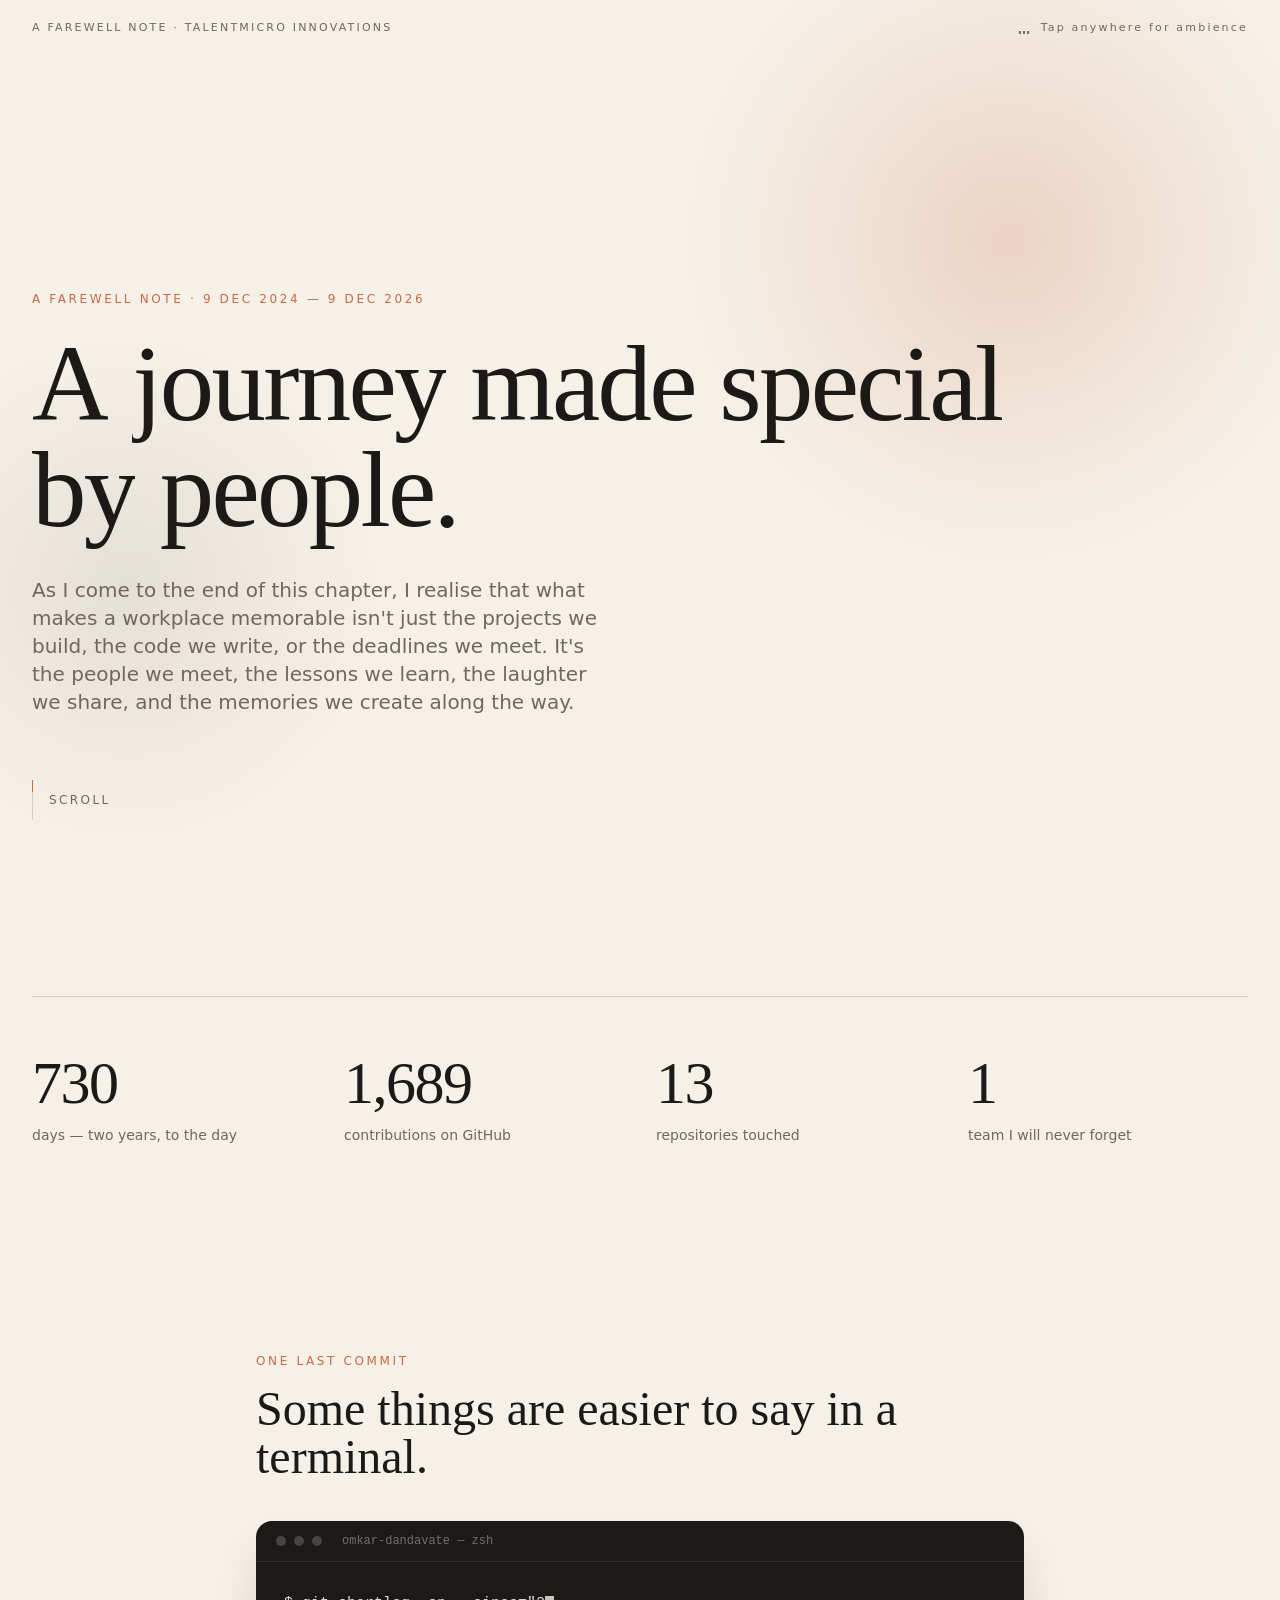
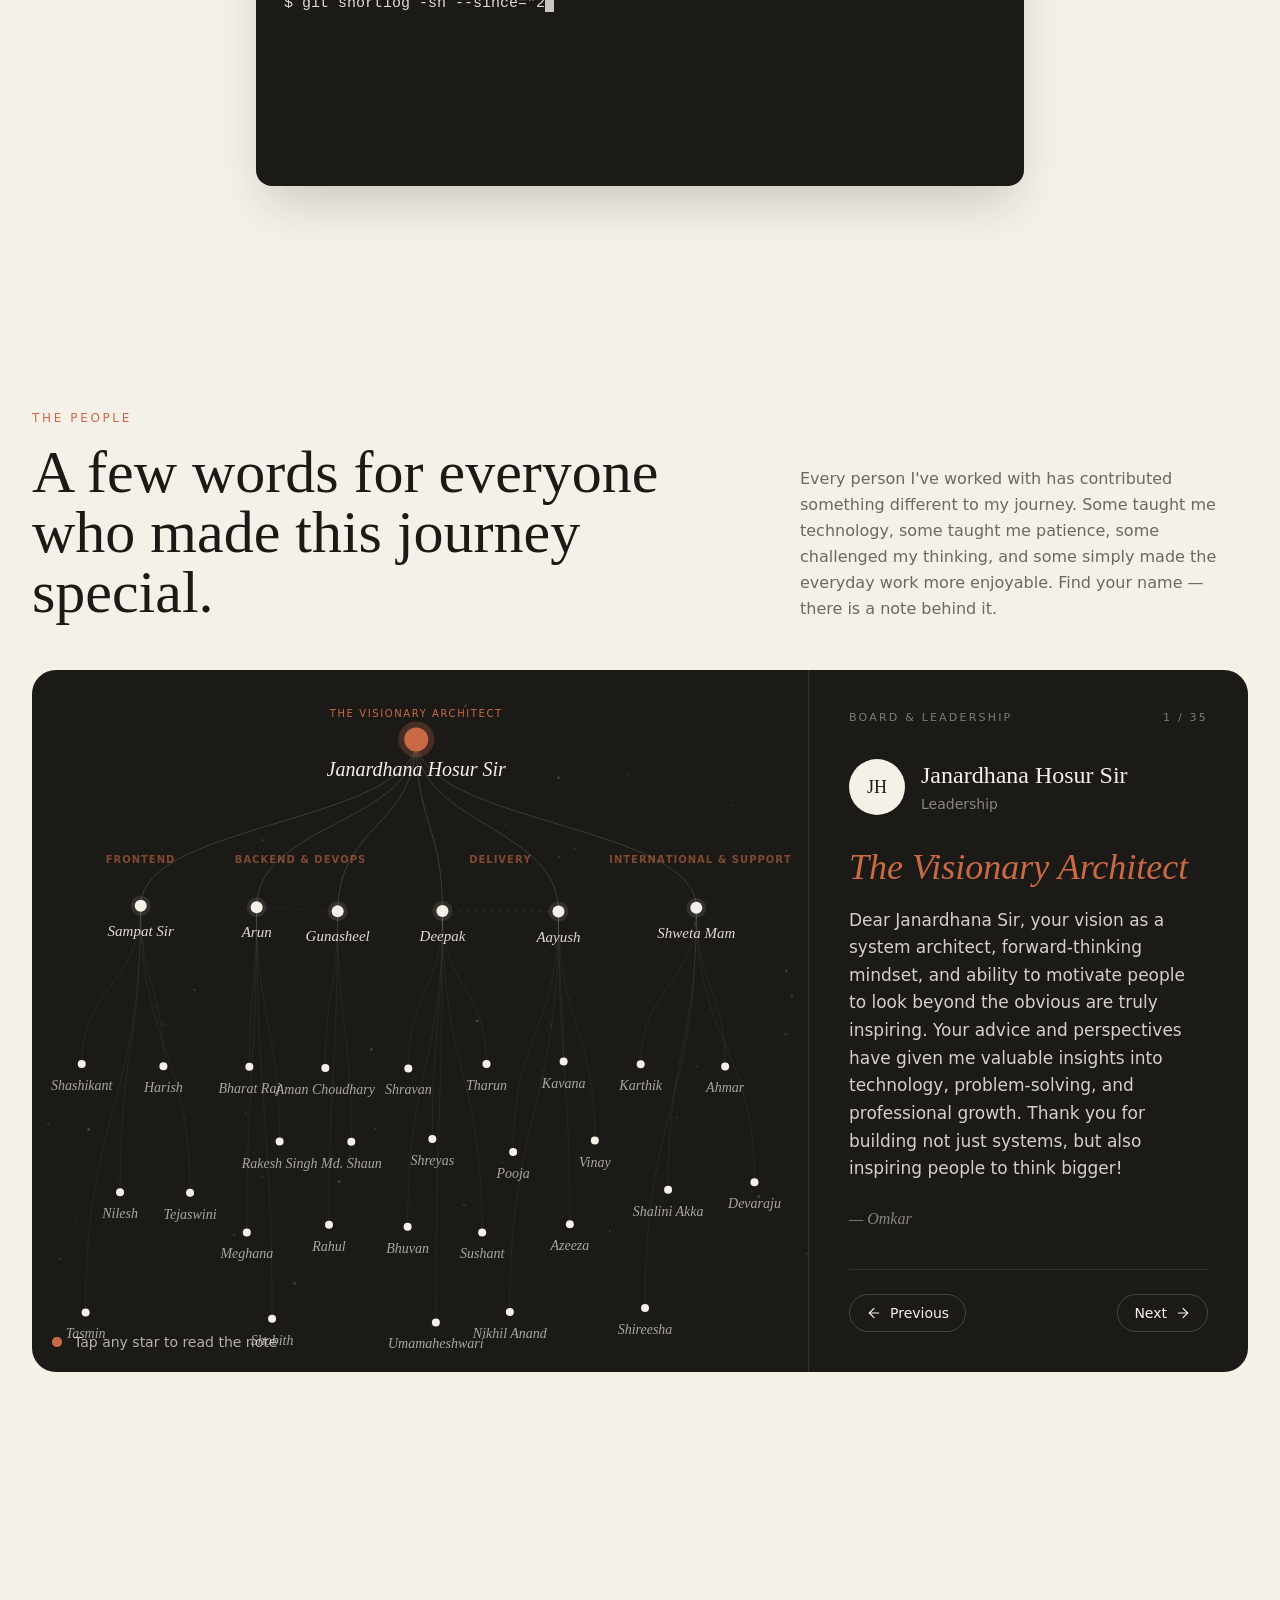
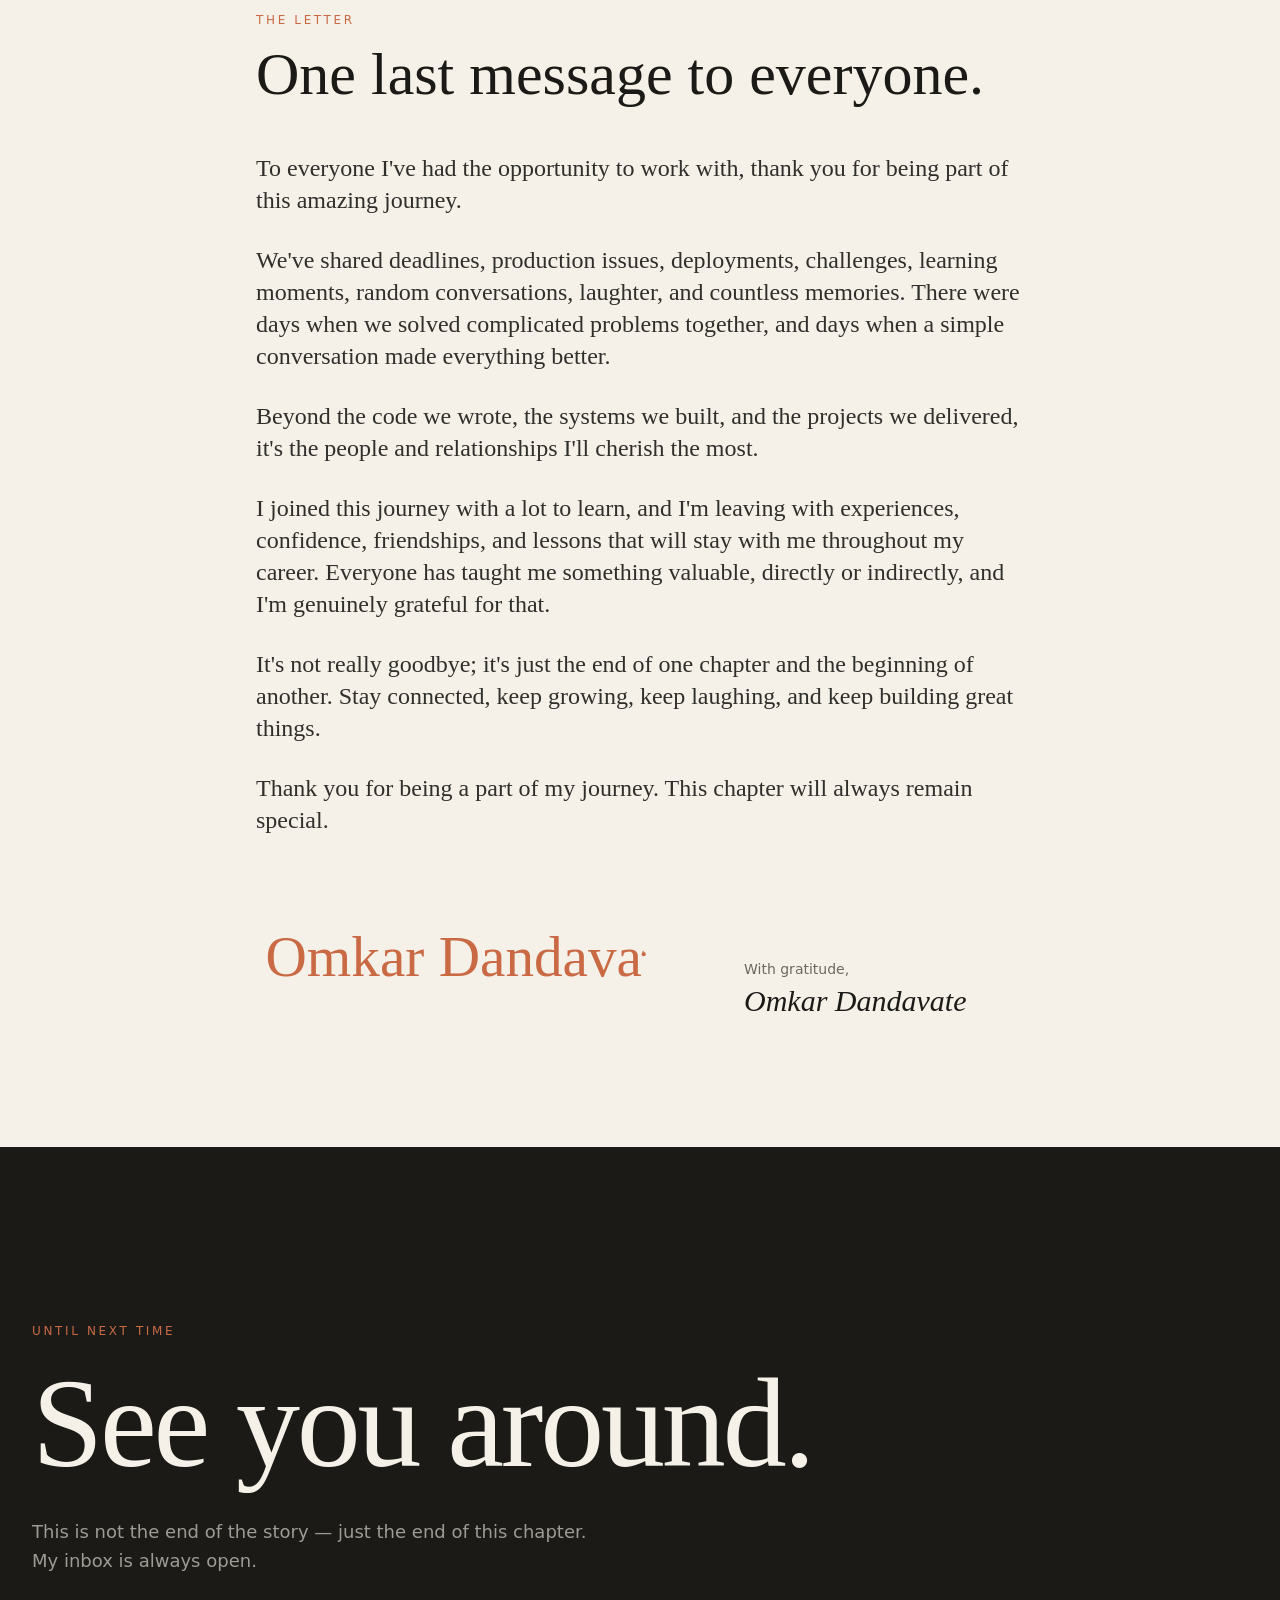
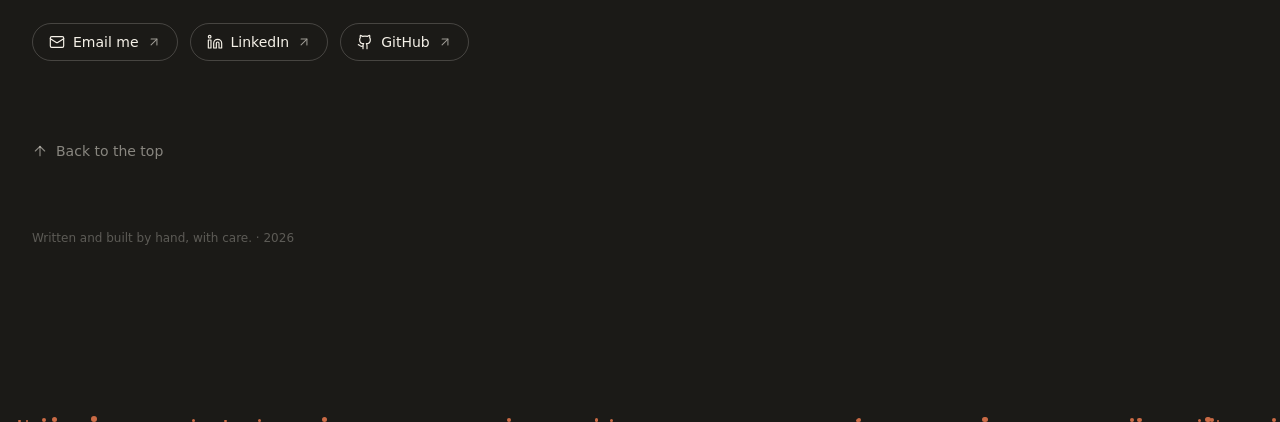
==== commit d7b9e8ec: "people: org-tree constellation with the note shown beside it" ====
--- a/index.html
+++ b/index.html
@@ -4,7 +4,7 @@
 <meta charset="utf-8" />
 <meta name="viewport" content="width=device-width, initial-scale=1" />
 <title>Signing off</title>
-<style>*,:after,:before{--tw-border-spacing-x:0;--tw-border-spacing-y:0;--tw-translate-x:0;--tw-translate-y:0;--tw-rotate:0;--tw-skew-x:0;--tw-skew-y:0;--tw-scale-x:1;--tw-scale-y:1;--tw-pan-x: ;--tw-pan-y: ;--tw-pinch-zoom: ;--tw-scroll-snap-strictness:proximity;--tw-gradient-from-position: ;--tw-gradient-via-position: ;--tw-gradient-to-position: ;--tw-ordinal: ;--tw-slashed-zero: ;--tw-numeric-figure: ;--tw-numeric-spacing: ;--tw-numeric-fraction: ;--tw-ring-inset: ;--tw-ring-offset-width:0px;--tw-ring-offset-color:#fff;--tw-ring-color:rgba(59,130,246,.5);--tw-ring-offset-shadow:0 0 #0000;--tw-ring-shadow:0 0 #0000;--tw-shadow:0 0 #0000;--tw-shadow-colored:0 0 #0000;--tw-blur: ;--tw-brightness: ;--tw-contrast: ;--tw-grayscale: ;--tw-hue-rotate: ;--tw-invert: ;--tw-saturate: ;--tw-sepia: ;--tw-drop-shadow: ;--tw-backdrop-blur: ;--tw-backdrop-brightness: ;--tw-backdrop-contrast: ;--tw-backdrop-grayscale: ;--tw-backdrop-hue-rotate: ;--tw-backdrop-invert: ;--tw-backdrop-opacity: ;--tw-backdrop-saturate: ;--tw-backdrop-sepia: ;--tw-contain-size: ;--tw-contain-layout: ;--tw-contain-paint: ;--tw-contain-style: }::backdrop{--tw-border-spacing-x:0;--tw-border-spacing-y:0;--tw-translate-x:0;--tw-translate-y:0;--tw-rotate:0;--tw-skew-x:0;--tw-skew-y:0;--tw-scale-x:1;--tw-scale-y:1;--tw-pan-x: ;--tw-pan-y: ;--tw-pinch-zoom: ;--tw-scroll-snap-strictness:proximity;--tw-gradient-from-position: ;--tw-gradient-via-position: ;--tw-gradient-to-position: ;--tw-ordinal: ;--tw-slashed-zero: ;--tw-numeric-figure: ;--tw-numeric-spacing: ;--tw-numeric-fraction: ;--tw-ring-inset: ;--tw-ring-offset-width:0px;--tw-ring-offset-color:#fff;--tw-ring-color:rgba(59,130,246,.5);--tw-ring-offset-shadow:0 0 #0000;--tw-ring-shadow:0 0 #0000;--tw-shadow:0 0 #0000;--tw-shadow-colored:0 0 #0000;--tw-blur: ;--tw-brightness: ;--tw-contrast: ;--tw-grayscale: ;--tw-hue-rotate: ;--tw-invert: ;--tw-saturate: ;--tw-sepia: ;--tw-drop-shadow: ;--tw-backdrop-blur: ;--tw-backdrop-brightness: ;--tw-backdrop-contrast: ;--tw-backdrop-grayscale: ;--tw-backdrop-hue-rotate: ;--tw-backdrop-invert: ;--tw-backdrop-opacity: ;--tw-backdrop-saturate: ;--tw-backdrop-sepia: ;--tw-contain-size: ;--tw-contain-layout: ;--tw-contain-paint: ;--tw-contain-style: }/*! tailwindcss v3.4.19 | MIT License | https://tailwindcss.com*/*,:after,:before{border:0 solid #e5e7eb;box-sizing:border-box}:after,:before{--tw-content:""}:host,html{line-height:1.5;-webkit-text-size-adjust:100%;font-family:system-ui,Segoe UI,Inter,Roboto,sans-serif;font-feature-settings:normal;font-variation-settings:normal;-moz-tab-size:4;-o-tab-size:4;tab-size:4;-webkit-tap-highlight-color:transparent}body{line-height:inherit;margin:0}hr{border-top-width:1px;color:inherit;height:0}abbr:where([title]){-webkit-text-decoration:underline dotted;text-decoration:underline dotted}h1,h2,h3,h4,h5,h6{font-size:inherit;font-weight:inherit}a{color:inherit;text-decoration:inherit}b,strong{font-weight:bolder}code,kbd,pre,samp{font-family:ui-monospace,Consolas,Cascadia Mono,Menlo,monospace;font-feature-settings:normal;font-size:1em;font-variation-settings:normal}small{font-size:80%}sub,sup{font-size:75%;line-height:0;position:relative;vertical-align:baseline}sub{bottom:-.25em}sup{top:-.5em}table{border-collapse:collapse;border-color:inherit;text-indent:0}button,input,optgroup,select,textarea{color:inherit;font-family:inherit;font-feature-settings:inherit;font-size:100%;font-variation-settings:inherit;font-weight:inherit;letter-spacing:inherit;line-height:inherit;margin:0;padding:0}button,select{text-transform:none}button,input:where([type=button]),input:where([type=reset]),input:where([type=submit]){-webkit-appearance:button;background-color:transparent;background-image:none}:-moz-focusring{outline:auto}:-moz-ui-invalid{box-shadow:none}progress{vertical-align:baseline}::-webkit-inner-spin-button,::-webkit-outer-spin-button{height:auto}[type=search]{-webkit-appearance:textfield;outline-offset:-2px}::-webkit-search-decoration{-webkit-appearance:none}::-webkit-file-upload-button{-webkit-appearance:button;font:inherit}summary{display:list-item}blockquote,dd,dl,figure,h1,h2,h3,h4,h5,h6,hr,p,pre{margin:0}fieldset{margin:0}fieldset,legend{padding:0}menu,ol,ul{list-style:none;margin:0;padding:0}dialog{padding:0}textarea{resize:vertical}input::-moz-placeholder,textarea::-moz-placeholder{color:#9ca3af;opacity:1}input::placeholder,textarea::placeholder{color:#9ca3af;opacity:1}[role=button],button{cursor:pointer}:disabled{cursor:default}audio,canvas,embed,iframe,img,object,svg,video{display:block;vertical-align:middle}img,video{height:auto;max-width:100%}[hidden]:where(:not([hidden=until-found])){display:none}.eyebrow{font-size:.75rem;letter-spacing:.22em;line-height:1rem;text-transform:uppercase;--tw-text-opacity:1;color:rgb(var(--c-accent)/var(--tw-text-opacity,1))}.pill{align-items:center;border-radius:9999px;border-width:1px;display:inline-flex;font-size:.875rem;gap:.5rem;line-height:1.25rem;padding:.5rem 1rem;transition-duration:.3s;transition-property:color,background-color,border-color,text-decoration-color,fill,stroke;transition-timing-function:cubic-bezier(.4,0,.2,1)}.icon{fill:none;stroke:currentColor;stroke-linecap:round;stroke-linejoin:round;stroke-width:1.75}.pointer-events-none{pointer-events:none}.static{position:static}.fixed{position:fixed}.absolute{position:absolute}.relative{position:relative}.sticky{position:sticky}.inset-0{inset:0}.inset-x-0{left:0;right:0}.-left-40{left:-10rem}.-right-24{right:-6rem}.-top-32{top:-8rem}.bottom-0{bottom:0}.left-0{left:0}.right-0{right:0}.right-5{right:1.25rem}.top-0{top:0}.top-1\/3{top:33.333333%}.top-14{top:3.5rem}.top-24{top:6rem}.z-30{z-index:30}.z-40{z-index:40}.z-50{z-index:50}.z-\[60\]{z-index:60}.-mx-5{margin-left:-1.25rem;margin-right:-1.25rem}.mx-auto{margin-left:auto;margin-right:auto}.-mr-2{margin-right:-.5rem}.ml-3{margin-left:.75rem}.ml-auto{margin-left:auto}.mt-1{margin-top:.25rem}.mt-10{margin-top:2.5rem}.mt-12{margin-top:3rem}.mt-16{margin-top:4rem}.mt-2{margin-top:.5rem}.mt-20{margin-top:5rem}.mt-3{margin-top:.75rem}.mt-4{margin-top:1rem}.mt-5{margin-top:1.25rem}.mt-6{margin-top:1.5rem}.mt-8{margin-top:2rem}.block{display:block}.inline-block{display:inline-block}.flex{display:flex}.inline-flex{display:inline-flex}.grid{display:grid}.hidden{display:none}.h-10{height:2.5rem}.h-11{height:2.75rem}.h-12{height:3rem}.h-16{height:4rem}.h-2\.5{height:.625rem}.h-20{height:5rem}.h-3{height:.75rem}.h-3\.5{height:.875rem}.h-4{height:1rem}.h-5{height:1.25rem}.h-\[1\.1em\]{height:1.1em}.h-\[36rem\]{height:36rem}.h-\[46rem\]{height:46rem}.h-auto{height:auto}.h-full{height:100%}.h-px{height:1px}.min-h-\[14rem\]{min-height:14rem}.min-h-screen{min-height:100vh}.w-10{width:2.5rem}.w-11{width:2.75rem}.w-12{width:3rem}.w-16{width:4rem}.w-2\.5{width:.625rem}.w-20{width:5rem}.w-3\.5{width:.875rem}.w-4{width:1rem}.w-5{width:1.25rem}.w-\[\.6em\]{width:.6em}.w-\[2px\]{width:2px}.w-\[36rem\]{width:36rem}.w-\[46rem\]{width:46rem}.w-\[82vw\]{width:82vw}.w-full{width:100%}.w-px{width:1px}.min-w-0{min-width:0}.max-w-2xl{max-width:42rem}.max-w-3xl{max-width:48rem}.max-w-5xl{max-width:64rem}.max-w-6xl{max-width:72rem}.max-w-md{max-width:28rem}.max-w-xl{max-width:36rem}.flex-1{flex:1 1 0%}.shrink-0{flex-shrink:0}.grow{flex-grow:1}.origin-bottom{transform-origin:bottom}.origin-left{transform-origin:left}.translate-x-full{--tw-translate-x:100%}.scale-y-\[\.25\],.translate-x-full{transform:translate(var(--tw-translate-x),var(--tw-translate-y)) rotate(var(--tw-rotate)) skewX(var(--tw-skew-x)) skewY(var(--tw-skew-y)) scaleX(var(--tw-scale-x)) scaleY(var(--tw-scale-y))}.scale-y-\[\.25\]{--tw-scale-y:.25}.transform{transform:translate(var(--tw-translate-x),var(--tw-translate-y)) rotate(var(--tw-rotate)) skewX(var(--tw-skew-x)) skewY(var(--tw-skew-y)) scaleX(var(--tw-scale-x)) scaleY(var(--tw-scale-y))}@keyframes blink{50%{opacity:0}}.animate-blink{animation:blink 1s steps(1) infinite}@keyframes floaty{0%,to{transform:translateZ(0) scale(1)}50%{transform:translate3d(30px,-24px,0) scale(1.08)}}.animate-floaty{animation:floaty 18s ease-in-out infinite}@keyframes rise{0%{opacity:0;transform:translateY(0)}15%{opacity:.55}to{opacity:0;transform:translateY(-110vh)}}.animate-rise{animation:rise 14s linear infinite}@keyframes scrolldot{0%{opacity:0;transform:translateY(-100%)}30%{opacity:1}to{opacity:0;transform:translateY(400%)}}.animate-scrolldot{animation:scrolldot 2.2s cubic-bezier(.4,0,.2,1) infinite}.snap-x{scroll-snap-type:x var(--tw-scroll-snap-strictness)}.snap-mandatory{--tw-scroll-snap-strictness:mandatory}.snap-start{scroll-snap-align:start}.grid-cols-2{grid-template-columns:repeat(2,minmax(0,1fr))}.flex-col{flex-direction:column}.flex-wrap{flex-wrap:wrap}.place-items-center{place-items:center}.items-end{align-items:flex-end}.items-center{align-items:center}.items-baseline{align-items:baseline}.justify-end{justify-content:flex-end}.justify-between{justify-content:space-between}.gap-2{gap:.5rem}.gap-3{gap:.75rem}.gap-4{gap:1rem}.gap-6{gap:1.5rem}.gap-\[2px\]{gap:2px}.gap-x-8{-moz-column-gap:2rem;column-gap:2rem}.gap-y-12{row-gap:3rem}.space-y-5>:not([hidden])~:not([hidden]){--tw-space-y-reverse:0;margin-bottom:calc(1.25rem*var(--tw-space-y-reverse));margin-top:calc(1.25rem*(1 - var(--tw-space-y-reverse)))}.space-y-7>:not([hidden])~:not([hidden]){--tw-space-y-reverse:0;margin-bottom:calc(1.75rem*var(--tw-space-y-reverse));margin-top:calc(1.75rem*(1 - var(--tw-space-y-reverse)))}.overflow-hidden{overflow:hidden}.overflow-x-auto{overflow-x:auto}.overflow-y-auto{overflow-y:auto}.overflow-x-hidden{overflow-x:hidden}.truncate{overflow:hidden;text-overflow:ellipsis}.truncate,.whitespace-nowrap{white-space:nowrap}.whitespace-pre-wrap{white-space:pre-wrap}.rounded-2xl{border-radius:1rem}.rounded-full{border-radius:9999px}.border{border-width:1px}.border-b{border-bottom-width:1px}.border-t{border-top-width:1px}.border-ink{--tw-border-opacity:1;border-color:rgb(var(--c-ink)/var(--tw-border-opacity,1))}.border-ink\/10{border-color:rgb(var(--c-ink)/.1)}.border-ink\/15{border-color:rgb(var(--c-ink)/.15)}.border-paper\/10{border-color:rgb(var(--c-paper)/.1)}.border-paper\/20{border-color:rgb(var(--c-paper)/.2)}.bg-accent{--tw-bg-opacity:1;background-color:rgb(var(--c-accent)/var(--tw-bg-opacity,1))}.bg-current{background-color:currentColor}.bg-ink{--tw-bg-opacity:1;background-color:rgb(var(--c-ink)/var(--tw-bg-opacity,1))}.bg-ink\/15{background-color:rgb(var(--c-ink)/.15)}.bg-ink\/40{background-color:rgb(var(--c-ink)/.4)}.bg-paper{--tw-bg-opacity:1;background-color:rgb(var(--c-paper)/var(--tw-bg-opacity,1))}.bg-paper\/20{background-color:rgb(var(--c-paper)/.2)}.bg-paper\/80{background-color:rgb(var(--c-paper)/.8)}.bg-paper\/85{background-color:rgb(var(--c-paper)/.85)}.bg-\[radial-gradient\(circle\2c rgb\(var\(--c-accent\)\/\.22\)\2c transparent_62\%\)\]{background-image:radial-gradient(circle,rgb(var(--c-accent)/.22),transparent 62%)}.bg-\[radial-gradient\(circle\2c rgb\(var\(--c-ink\)\/\.08\)\2c transparent_62\%\)\]{background-image:radial-gradient(circle,rgb(var(--c-ink)/.08),transparent 62%)}.object-cover{-o-object-fit:cover;object-fit:cover}.p-4{padding:1rem}.p-5{padding:1.25rem}.px-5{padding-left:1.25rem;padding-right:1.25rem}.px-6{padding-left:1.5rem;padding-right:1.5rem}.py-10{padding-bottom:2.5rem;padding-top:2.5rem}.py-20{padding-bottom:5rem;padding-top:5rem}.py-3{padding-bottom:.75rem;padding-top:.75rem}.py-32{padding-bottom:8rem;padding-top:8rem}.py-5{padding-bottom:1.25rem;padding-top:1.25rem}.py-8{padding-bottom:2rem;padding-top:2rem}.pb-14{padding-bottom:3.5rem}.pb-4{padding-bottom:1rem}.pt-14{padding-top:3.5rem}.pt-32{padding-top:8rem}.pt-6{padding-top:1.5rem}.text-left{text-align:left}.text-right{text-align:right}.align-text-bottom{vertical-align:text-bottom}.font-hand{font-family:Segoe Script,Snell Roundhand,Apple Chancery,Brush Script MT,Lucida Handwriting,cursive}.font-mono{font-family:ui-monospace,Consolas,Cascadia Mono,Menlo,monospace}.font-sans{font-family:system-ui,Segoe UI,Inter,Roboto,sans-serif}.font-serif{font-family:Iowan Old Style,Palatino Linotype,Book Antiqua,Palatino,Georgia,serif}.text-2xl{font-size:1.5rem;line-height:2rem}.text-3xl{font-size:1.875rem;line-height:2.25rem}.text-4xl{font-size:2.25rem;line-height:2.5rem}.text-5xl{font-size:3rem;line-height:1}.text-\[10px\]{font-size:10px}.text-\[11px\]{font-size:11px}.text-\[13px\]{font-size:13px}.text-\[clamp\(2\.8rem\2c 10vw\2c 9rem\)\]{font-size:clamp(2.8rem,10vw,9rem)}.text-\[clamp\(2\.8rem\2c 8\.5vw\2c 7\.5rem\)\]{font-size:clamp(2.8rem,8.5vw,7.5rem)}.text-lg{font-size:1.125rem;line-height:1.75rem}.text-sm{font-size:.875rem;line-height:1.25rem}.text-xl{font-size:1.25rem;line-height:1.75rem}.text-xs{font-size:.75rem;line-height:1rem}.uppercase{text-transform:uppercase}.italic{font-style:italic}.tabular-nums{--tw-numeric-spacing:tabular-nums;font-variant-numeric:var(--tw-ordinal) var(--tw-slashed-zero) var(--tw-numeric-figure) var(--tw-numeric-spacing) var(--tw-numeric-fraction)}.leading-7{line-height:1.75rem}.leading-\[\.95\]{line-height:.95}.leading-\[\.98\]{line-height:.98}.leading-none{line-height:1}.leading-relaxed{line-height:1.625}.leading-tight{line-height:1.25}.tracking-\[\.22em\]{letter-spacing:.22em}.tracking-\[\.2em\]{letter-spacing:.2em}.tracking-tight{letter-spacing:-.025em}.text-ink{--tw-text-opacity:1;color:rgb(var(--c-ink)/var(--tw-text-opacity,1))}.text-ink\/15{color:rgb(var(--c-ink)/.15)}.text-ink\/90{color:rgb(var(--c-ink)/.9)}.text-muted{--tw-text-opacity:1;color:rgb(var(--c-muted)/var(--tw-text-opacity,1))}.text-paper{--tw-text-opacity:1;color:rgb(var(--c-paper)/var(--tw-text-opacity,1))}.text-paper\/30{color:rgb(var(--c-paper)/.3)}.text-paper\/40{color:rgb(var(--c-paper)/.4)}.text-paper\/50{color:rgb(var(--c-paper)/.5)}.text-paper\/60{color:rgb(var(--c-paper)/.6)}.text-paper\/90{color:rgb(var(--c-paper)/.9)}.underline{text-decoration-line:underline}.antialiased{-webkit-font-smoothing:antialiased;-moz-osx-font-smoothing:grayscale}.opacity-0{opacity:0}.opacity-100{opacity:1}.opacity-60{opacity:.6}.opacity-70{opacity:.7}.shadow-2xl{--tw-shadow:0 25px 50px -12px rgba(0,0,0,.25);--tw-shadow-colored:0 25px 50px -12px var(--tw-shadow-color);box-shadow:var(--tw-ring-offset-shadow,0 0 #0000),var(--tw-ring-shadow,0 0 #0000),var(--tw-shadow)}.shadow-ink\/20{--tw-shadow-color:rgb(var(--c-ink)/0.2);--tw-shadow:var(--tw-shadow-colored)}.ring-1{--tw-ring-offset-shadow:var(--tw-ring-inset) 0 0 0 var(--tw-ring-offset-width) var(--tw-ring-offset-color);--tw-ring-shadow:var(--tw-ring-inset) 0 0 0 calc(1px + var(--tw-ring-offset-width)) var(--tw-ring-color);box-shadow:var(--tw-ring-offset-shadow),var(--tw-ring-shadow),var(--tw-shadow,0 0 #0000)}.ring-ink\/10{--tw-ring-color:rgb(var(--c-ink)/0.1)}.filter{filter:var(--tw-blur) var(--tw-brightness) var(--tw-contrast) var(--tw-grayscale) var(--tw-hue-rotate) var(--tw-invert) var(--tw-saturate) var(--tw-sepia) var(--tw-drop-shadow)}.backdrop-blur-sm{--tw-backdrop-blur:blur(4px);backdrop-filter:var(--tw-backdrop-blur) var(--tw-backdrop-brightness) var(--tw-backdrop-contrast) var(--tw-backdrop-grayscale) var(--tw-backdrop-hue-rotate) var(--tw-backdrop-invert) var(--tw-backdrop-opacity) var(--tw-backdrop-saturate) var(--tw-backdrop-sepia)}.transition{transition-duration:.15s;transition-property:color,background-color,border-color,text-decoration-color,fill,stroke,opacity,box-shadow,transform,filter,backdrop-filter;transition-timing-function:cubic-bezier(.4,0,.2,1)}.transition-colors{transition-duration:.15s;transition-property:color,background-color,border-color,text-decoration-color,fill,stroke;transition-timing-function:cubic-bezier(.4,0,.2,1)}.transition-opacity{transition-duration:.15s;transition-property:opacity;transition-timing-function:cubic-bezier(.4,0,.2,1)}.transition-transform{transition-duration:.15s;transition-property:transform;transition-timing-function:cubic-bezier(.4,0,.2,1)}.duration-300{transition-duration:.3s}.duration-500{transition-duration:.5s}.duration-700{transition-duration:.7s}.ease-\[cubic-bezier\(\.2\2c \.8\2c \.2\2c 1\)\]{transition-timing-function:cubic-bezier(.2,.8,.2,1)}.\[perspective\:1200px\]{perspective:1200px}.selection\:bg-accent\/20 ::-moz-selection{background-color:rgb(var(--c-accent)/.2)}.selection\:bg-accent\/20 ::selection{background-color:rgb(var(--c-accent)/.2)}.selection\:bg-accent\/20::-moz-selection{background-color:rgb(var(--c-accent)/.2)}.selection\:bg-accent\/20::selection{background-color:rgb(var(--c-accent)/.2)}.hover\:border-ink:hover{--tw-border-opacity:1;border-color:rgb(var(--c-ink)/var(--tw-border-opacity,1))}.hover\:border-paper:hover{--tw-border-opacity:1;border-color:rgb(var(--c-paper)/var(--tw-border-opacity,1))}.hover\:bg-ink\/5:hover{background-color:rgb(var(--c-ink)/.05)}.hover\:bg-paper:hover{--tw-bg-opacity:1;background-color:rgb(var(--c-paper)/var(--tw-bg-opacity,1))}.hover\:text-ink:hover{--tw-text-opacity:1;color:rgb(var(--c-ink)/var(--tw-text-opacity,1))}.hover\:text-paper:hover{--tw-text-opacity:1;color:rgb(var(--c-paper)/var(--tw-text-opacity,1))}.focus\:outline-none:focus{outline:2px solid transparent;outline-offset:2px}.focus-visible\:border-ink:focus-visible{--tw-border-opacity:1;border-color:rgb(var(--c-ink)/var(--tw-border-opacity,1))}.group:hover .group-hover\:translate-x-1{--tw-translate-x:0.25rem;transform:translate(var(--tw-translate-x),var(--tw-translate-y)) rotate(var(--tw-rotate)) skewX(var(--tw-skew-x)) skewY(var(--tw-skew-y)) scaleX(var(--tw-scale-x)) scaleY(var(--tw-scale-y))}.group:hover .group-hover\:text-ink{--tw-text-opacity:1;color:rgb(var(--c-ink)/var(--tw-text-opacity,1))}@keyframes eq{0%,to{transform:scaleY(.25)}50%{transform:scaleY(1)}}.group.playing .group-\[\.playing\]\:animate-eq{animation:eq .9s ease-in-out infinite}@media (min-width:640px){.sm\:right-8{right:2rem}.sm\:-mx-8{margin-left:-2rem;margin-right:-2rem}.sm\:flex{display:flex}.sm\:h-28{height:7rem}.sm\:w-28{width:7rem}.sm\:w-\[360px\]{width:360px}.sm\:max-w-lg{max-width:32rem}.sm\:flex-row{flex-direction:row}.sm\:items-end{align-items:flex-end}.sm\:justify-between{justify-content:space-between}.sm\:gap-10{gap:2.5rem}.sm\:gap-5{gap:1.25rem}.sm\:gap-6{gap:1.5rem}.sm\:p-5{padding:1.25rem}.sm\:p-7{padding:1.75rem}.sm\:px-8{padding-left:2rem;padding-right:2rem}.sm\:py-14{padding-bottom:3.5rem;padding-top:3.5rem}.sm\:py-24{padding-bottom:6rem;padding-top:6rem}.sm\:py-28{padding-bottom:7rem;padding-top:7rem}.sm\:py-32{padding-bottom:8rem;padding-top:8rem}.sm\:py-44{padding-bottom:11rem;padding-top:11rem}.sm\:pb-20{padding-bottom:5rem}.sm\:text-2xl{font-size:1.5rem;line-height:2rem}.sm\:text-3xl{font-size:1.875rem;line-height:2.25rem}.sm\:text-5xl{font-size:3rem;line-height:1}.sm\:text-6xl{font-size:3.75rem;line-height:1}.sm\:text-7xl{font-size:4.5rem;line-height:1}.sm\:text-\[1\.35rem\]{font-size:1.35rem}.sm\:text-\[15px\]{font-size:15px}.sm\:text-xl{font-size:1.25rem;line-height:1.75rem}}@media (min-width:768px){.md\:grid-cols-4{grid-template-columns:repeat(4,minmax(0,1fr))}}</style>
+<style>*,:after,:before{--tw-border-spacing-x:0;--tw-border-spacing-y:0;--tw-translate-x:0;--tw-translate-y:0;--tw-rotate:0;--tw-skew-x:0;--tw-skew-y:0;--tw-scale-x:1;--tw-scale-y:1;--tw-pan-x: ;--tw-pan-y: ;--tw-pinch-zoom: ;--tw-scroll-snap-strictness:proximity;--tw-gradient-from-position: ;--tw-gradient-via-position: ;--tw-gradient-to-position: ;--tw-ordinal: ;--tw-slashed-zero: ;--tw-numeric-figure: ;--tw-numeric-spacing: ;--tw-numeric-fraction: ;--tw-ring-inset: ;--tw-ring-offset-width:0px;--tw-ring-offset-color:#fff;--tw-ring-color:rgba(59,130,246,.5);--tw-ring-offset-shadow:0 0 #0000;--tw-ring-shadow:0 0 #0000;--tw-shadow:0 0 #0000;--tw-shadow-colored:0 0 #0000;--tw-blur: ;--tw-brightness: ;--tw-contrast: ;--tw-grayscale: ;--tw-hue-rotate: ;--tw-invert: ;--tw-saturate: ;--tw-sepia: ;--tw-drop-shadow: ;--tw-backdrop-blur: ;--tw-backdrop-brightness: ;--tw-backdrop-contrast: ;--tw-backdrop-grayscale: ;--tw-backdrop-hue-rotate: ;--tw-backdrop-invert: ;--tw-backdrop-opacity: ;--tw-backdrop-saturate: ;--tw-backdrop-sepia: ;--tw-contain-size: ;--tw-contain-layout: ;--tw-contain-paint: ;--tw-contain-style: }::backdrop{--tw-border-spacing-x:0;--tw-border-spacing-y:0;--tw-translate-x:0;--tw-translate-y:0;--tw-rotate:0;--tw-skew-x:0;--tw-skew-y:0;--tw-scale-x:1;--tw-scale-y:1;--tw-pan-x: ;--tw-pan-y: ;--tw-pinch-zoom: ;--tw-scroll-snap-strictness:proximity;--tw-gradient-from-position: ;--tw-gradient-via-position: ;--tw-gradient-to-position: ;--tw-ordinal: ;--tw-slashed-zero: ;--tw-numeric-figure: ;--tw-numeric-spacing: ;--tw-numeric-fraction: ;--tw-ring-inset: ;--tw-ring-offset-width:0px;--tw-ring-offset-color:#fff;--tw-ring-color:rgba(59,130,246,.5);--tw-ring-offset-shadow:0 0 #0000;--tw-ring-shadow:0 0 #0000;--tw-shadow:0 0 #0000;--tw-shadow-colored:0 0 #0000;--tw-blur: ;--tw-brightness: ;--tw-contrast: ;--tw-grayscale: ;--tw-hue-rotate: ;--tw-invert: ;--tw-saturate: ;--tw-sepia: ;--tw-drop-shadow: ;--tw-backdrop-blur: ;--tw-backdrop-brightness: ;--tw-backdrop-contrast: ;--tw-backdrop-grayscale: ;--tw-backdrop-hue-rotate: ;--tw-backdrop-invert: ;--tw-backdrop-opacity: ;--tw-backdrop-saturate: ;--tw-backdrop-sepia: ;--tw-contain-size: ;--tw-contain-layout: ;--tw-contain-paint: ;--tw-contain-style: }/*! tailwindcss v3.4.19 | MIT License | https://tailwindcss.com*/*,:after,:before{border:0 solid #e5e7eb;box-sizing:border-box}:after,:before{--tw-content:""}:host,html{line-height:1.5;-webkit-text-size-adjust:100%;font-family:system-ui,Segoe UI,Inter,Roboto,sans-serif;font-feature-settings:normal;font-variation-settings:normal;-moz-tab-size:4;-o-tab-size:4;tab-size:4;-webkit-tap-highlight-color:transparent}body{line-height:inherit;margin:0}hr{border-top-width:1px;color:inherit;height:0}abbr:where([title]){-webkit-text-decoration:underline dotted;text-decoration:underline dotted}h1,h2,h3,h4,h5,h6{font-size:inherit;font-weight:inherit}a{color:inherit;text-decoration:inherit}b,strong{font-weight:bolder}code,kbd,pre,samp{font-family:ui-monospace,Consolas,Cascadia Mono,Menlo,monospace;font-feature-settings:normal;font-size:1em;font-variation-settings:normal}small{font-size:80%}sub,sup{font-size:75%;line-height:0;position:relative;vertical-align:baseline}sub{bottom:-.25em}sup{top:-.5em}table{border-collapse:collapse;border-color:inherit;text-indent:0}button,input,optgroup,select,textarea{color:inherit;font-family:inherit;font-feature-settings:inherit;font-size:100%;font-variation-settings:inherit;font-weight:inherit;letter-spacing:inherit;line-height:inherit;margin:0;padding:0}button,select{text-transform:none}button,input:where([type=button]),input:where([type=reset]),input:where([type=submit]){-webkit-appearance:button;background-color:transparent;background-image:none}:-moz-focusring{outline:auto}:-moz-ui-invalid{box-shadow:none}progress{vertical-align:baseline}::-webkit-inner-spin-button,::-webkit-outer-spin-button{height:auto}[type=search]{-webkit-appearance:textfield;outline-offset:-2px}::-webkit-search-decoration{-webkit-appearance:none}::-webkit-file-upload-button{-webkit-appearance:button;font:inherit}summary{display:list-item}blockquote,dd,dl,figure,h1,h2,h3,h4,h5,h6,hr,p,pre{margin:0}fieldset{margin:0}fieldset,legend{padding:0}menu,ol,ul{list-style:none;margin:0;padding:0}dialog{padding:0}textarea{resize:vertical}input::-moz-placeholder,textarea::-moz-placeholder{color:#9ca3af;opacity:1}input::placeholder,textarea::placeholder{color:#9ca3af;opacity:1}[role=button],button{cursor:pointer}:disabled{cursor:default}audio,canvas,embed,iframe,img,object,svg,video{display:block;vertical-align:middle}img,video{height:auto;max-width:100%}[hidden]:where(:not([hidden=until-found])){display:none}.eyebrow{font-size:.75rem;letter-spacing:.22em;line-height:1rem;text-transform:uppercase;--tw-text-opacity:1;color:rgb(var(--c-accent)/var(--tw-text-opacity,1))}.pill{align-items:center;border-radius:9999px;border-width:1px;display:inline-flex;font-size:.875rem;gap:.5rem;line-height:1.25rem;padding:.5rem 1rem;transition-duration:.3s;transition-property:color,background-color,border-color,text-decoration-color,fill,stroke;transition-timing-function:cubic-bezier(.4,0,.2,1)}.icon{fill:none;stroke:currentColor;stroke-linecap:round;stroke-linejoin:round;stroke-width:1.75}.pointer-events-none{pointer-events:none}.static{position:static}.fixed{position:fixed}.absolute{position:absolute}.relative{position:relative}.inset-0{inset:0}.inset-x-0{left:0;right:0}.-left-40{left:-10rem}.-right-24{right:-6rem}.-top-32{top:-8rem}.bottom-0{bottom:0}.bottom-5{bottom:1.25rem}.bottom-\[calc\(100\%\+10px\)\]{bottom:calc(100% + 10px)}.left-0{left:0}.left-1\/2{left:50%}.left-5{left:1.25rem}.right-0{right:0}.right-5{right:1.25rem}.top-0{top:0}.top-1\/3{top:33.333333%}.top-24{top:6rem}.top-\[calc\(100\%\+8px\)\]{top:calc(100% + 8px)}.z-40{z-index:40}.z-50{z-index:50}.order-first{order:-9999}.mx-auto{margin-left:auto;margin-right:auto}.ml-3{margin-left:.75rem}.mt-1{margin-top:.25rem}.mt-10{margin-top:2.5rem}.mt-12{margin-top:3rem}.mt-16{margin-top:4rem}.mt-20{margin-top:5rem}.mt-3{margin-top:.75rem}.mt-4{margin-top:1rem}.mt-5{margin-top:1.25rem}.mt-6{margin-top:1.5rem}.mt-8{margin-top:2rem}.block{display:block}.inline-block{display:inline-block}.flex{display:flex}.inline-flex{display:inline-flex}.grid{display:grid}.hidden{display:none}.h-10{height:2.5rem}.h-14{height:3.5rem}.h-2{height:.5rem}.h-2\.5{height:.625rem}.h-20{height:5rem}.h-3{height:.75rem}.h-3\.5{height:.875rem}.h-4{height:1rem}.h-\[1\.1em\]{height:1.1em}.h-\[36rem\]{height:36rem}.h-\[46rem\]{height:46rem}.h-auto{height:auto}.h-full{height:100%}.h-px{height:1px}.min-h-0{min-height:0}.min-h-\[14rem\]{min-height:14rem}.min-h-\[460px\]{min-height:460px}.min-h-screen{min-height:100vh}.w-14{width:3.5rem}.w-2{width:.5rem}.w-2\.5{width:.625rem}.w-20{width:5rem}.w-3{width:.75rem}.w-3\.5{width:.875rem}.w-4{width:1rem}.w-\[\.6em\]{width:.6em}.w-\[2px\]{width:2px}.w-\[36rem\]{width:36rem}.w-\[46rem\]{width:46rem}.w-full{width:100%}.w-px{width:1px}.min-w-0{min-width:0}.max-w-2xl{max-width:42rem}.max-w-3xl{max-width:48rem}.max-w-5xl{max-width:64rem}.max-w-6xl{max-width:72rem}.max-w-md{max-width:28rem}.max-w-xl{max-width:36rem}.flex-1{flex:1 1 0%}.shrink-0{flex-shrink:0}.grow{flex-grow:1}.origin-bottom{transform-origin:bottom}.origin-left{transform-origin:left}.\!translate-y-0{--tw-translate-y:0px!important;transform:translate(var(--tw-translate-x),var(--tw-translate-y)) rotate(var(--tw-rotate)) skewX(var(--tw-skew-x)) skewY(var(--tw-skew-y)) scaleX(var(--tw-scale-x)) scaleY(var(--tw-scale-y))!important}.-translate-x-1\/2{--tw-translate-x:-50%}.-translate-x-1\/2,.translate-y-1{transform:translate(var(--tw-translate-x),var(--tw-translate-y)) rotate(var(--tw-rotate)) skewX(var(--tw-skew-x)) skewY(var(--tw-skew-y)) scaleX(var(--tw-scale-x)) scaleY(var(--tw-scale-y))}.translate-y-1{--tw-translate-y:0.25rem}.translate-y-2{--tw-translate-y:0.5rem}.scale-150,.translate-y-2{transform:translate(var(--tw-translate-x),var(--tw-translate-y)) rotate(var(--tw-rotate)) skewX(var(--tw-skew-x)) skewY(var(--tw-skew-y)) scaleX(var(--tw-scale-x)) scaleY(var(--tw-scale-y))}.scale-150{--tw-scale-x:1.5;--tw-scale-y:1.5}.scale-y-\[\.25\]{--tw-scale-y:.25}.scale-y-\[\.25\],.transform{transform:translate(var(--tw-translate-x),var(--tw-translate-y)) rotate(var(--tw-rotate)) skewX(var(--tw-skew-x)) skewY(var(--tw-skew-y)) scaleX(var(--tw-scale-x)) scaleY(var(--tw-scale-y))}@keyframes blink{50%{opacity:0}}.animate-blink{animation:blink 1s steps(1) infinite}@keyframes floaty{0%,to{transform:translateZ(0) scale(1)}50%{transform:translate3d(30px,-24px,0) scale(1.08)}}.animate-floaty{animation:floaty 18s ease-in-out infinite}@keyframes ping{75%,to{opacity:0;transform:scale(2)}}.animate-ping{animation:ping 1s cubic-bezier(0,0,.2,1) infinite}@keyframes rise{0%{opacity:0;transform:translateY(0)}15%{opacity:.55}to{opacity:0;transform:translateY(-110vh)}}.animate-rise{animation:rise 14s linear infinite}@keyframes scrolldot{0%{opacity:0;transform:translateY(-100%)}30%{opacity:1}to{opacity:0;transform:translateY(400%)}}.animate-scrolldot{animation:scrolldot 2.2s cubic-bezier(.4,0,.2,1) infinite}.cursor-pointer{cursor:pointer}.resize{resize:both}.grid-cols-2{grid-template-columns:repeat(2,minmax(0,1fr))}.flex-col{flex-direction:column}.flex-wrap{flex-wrap:wrap}.place-items-center{place-items:center}.items-end{align-items:flex-end}.items-center{align-items:center}.justify-end{justify-content:flex-end}.justify-between{justify-content:space-between}.gap-2{gap:.5rem}.gap-3{gap:.75rem}.gap-4{gap:1rem}.gap-6{gap:1.5rem}.gap-\[2px\]{gap:2px}.gap-x-8{-moz-column-gap:2rem;column-gap:2rem}.gap-y-12{row-gap:3rem}.space-y-4>:not([hidden])~:not([hidden]){--tw-space-y-reverse:0;margin-bottom:calc(1rem*var(--tw-space-y-reverse));margin-top:calc(1rem*(1 - var(--tw-space-y-reverse)))}.space-y-7>:not([hidden])~:not([hidden]){--tw-space-y-reverse:0;margin-bottom:calc(1.75rem*var(--tw-space-y-reverse));margin-top:calc(1.75rem*(1 - var(--tw-space-y-reverse)))}.overflow-hidden{overflow:hidden}.overflow-y-auto{overflow-y:auto}.overflow-x-hidden{overflow-x:hidden}.truncate{overflow:hidden;text-overflow:ellipsis}.truncate,.whitespace-nowrap{white-space:nowrap}.whitespace-pre-wrap{white-space:pre-wrap}.rounded-2xl{border-radius:1rem}.rounded-3xl{border-radius:1.5rem}.rounded-full{border-radius:9999px}.border-b{border-bottom-width:1px}.border-t{border-top-width:1px}.border-paper\/10{border-color:rgb(var(--c-paper)/.1)}.border-paper\/20{border-color:rgb(var(--c-paper)/.2)}.\!bg-accent{--tw-bg-opacity:1!important;background-color:rgb(var(--c-accent)/var(--tw-bg-opacity,1))!important}.bg-accent{--tw-bg-opacity:1;background-color:rgb(var(--c-accent)/var(--tw-bg-opacity,1))}.bg-current{background-color:currentColor}.bg-ink{--tw-bg-opacity:1;background-color:rgb(var(--c-ink)/var(--tw-bg-opacity,1))}.bg-ink\/15{background-color:rgb(var(--c-ink)/.15)}.bg-paper{--tw-bg-opacity:1;background-color:rgb(var(--c-paper)/var(--tw-bg-opacity,1))}.bg-paper\/20{background-color:rgb(var(--c-paper)/.2)}.bg-paper\/80{background-color:rgb(var(--c-paper)/.8)}.bg-\[radial-gradient\(circle\2c rgb\(var\(--c-accent\)\/\.22\)\2c transparent_62\%\)\]{background-image:radial-gradient(circle,rgb(var(--c-accent)/.22),transparent 62%)}.bg-\[radial-gradient\(circle\2c rgb\(var\(--c-ink\)\/\.08\)\2c transparent_62\%\)\]{background-image:radial-gradient(circle,rgb(var(--c-ink)/.08),transparent 62%)}.object-cover{-o-object-fit:cover;object-fit:cover}.p-5{padding:1.25rem}.p-6{padding:1.5rem}.px-5{padding-left:1.25rem;padding-right:1.25rem}.py-20{padding-bottom:5rem;padding-top:5rem}.py-3{padding-bottom:.75rem;padding-top:.75rem}.py-32{padding-bottom:8rem;padding-top:8rem}.py-5{padding-bottom:1.25rem;padding-top:1.25rem}.pb-14{padding-bottom:3.5rem}.pt-14{padding-top:3.5rem}.pt-32{padding-top:8rem}.pt-6{padding-top:1.5rem}.align-text-bottom{vertical-align:text-bottom}.font-hand{font-family:Segoe Script,Snell Roundhand,Apple Chancery,Brush Script MT,Lucida Handwriting,cursive}.font-mono{font-family:ui-monospace,Consolas,Cascadia Mono,Menlo,monospace}.font-sans{font-family:system-ui,Segoe UI,Inter,Roboto,sans-serif}.font-serif{font-family:Iowan Old Style,Palatino Linotype,Book Antiqua,Palatino,Georgia,serif}.text-2xl{font-size:1.5rem;line-height:2rem}.text-3xl{font-size:1.875rem;line-height:2.25rem}.text-4xl{font-size:2.25rem;line-height:2.5rem}.text-5xl{font-size:3rem;line-height:1}.text-\[10px\]{font-size:10px}.text-\[11px\]{font-size:11px}.text-\[13px\]{font-size:13px}.text-\[15px\]{font-size:15px}.text-\[17px\]{font-size:17px}.text-\[clamp\(2\.8rem\2c 10vw\2c 9rem\)\]{font-size:clamp(2.8rem,10vw,9rem)}.text-\[clamp\(2\.8rem\2c 8\.5vw\2c 7\.5rem\)\]{font-size:clamp(2.8rem,8.5vw,7.5rem)}.text-lg{font-size:1.125rem;line-height:1.75rem}.text-sm{font-size:.875rem;line-height:1.25rem}.text-xl{font-size:1.25rem;line-height:1.75rem}.text-xs{font-size:.75rem;line-height:1rem}.uppercase{text-transform:uppercase}.italic{font-style:italic}.tabular-nums{--tw-numeric-spacing:tabular-nums;font-variant-numeric:var(--tw-ordinal) var(--tw-slashed-zero) var(--tw-numeric-figure) var(--tw-numeric-spacing) var(--tw-numeric-fraction)}.leading-7{line-height:1.75rem}.leading-\[\.95\]{line-height:.95}.leading-\[\.98\]{line-height:.98}.leading-relaxed{line-height:1.625}.leading-tight{line-height:1.25}.tracking-\[\.16em\]{letter-spacing:.16em}.tracking-\[\.2em\]{letter-spacing:.2em}.tracking-tight{letter-spacing:-.025em}.\!text-paper{--tw-text-opacity:1!important;color:rgb(var(--c-paper)/var(--tw-text-opacity,1))!important}.text-accent{--tw-text-opacity:1;color:rgb(var(--c-accent)/var(--tw-text-opacity,1))}.text-ink{--tw-text-opacity:1;color:rgb(var(--c-ink)/var(--tw-text-opacity,1))}.text-ink\/90{color:rgb(var(--c-ink)/.9)}.text-muted{--tw-text-opacity:1;color:rgb(var(--c-muted)/var(--tw-text-opacity,1))}.text-paper{--tw-text-opacity:1;color:rgb(var(--c-paper)/var(--tw-text-opacity,1))}.text-paper\/30{color:rgb(var(--c-paper)/.3)}.text-paper\/40{color:rgb(var(--c-paper)/.4)}.text-paper\/45{color:rgb(var(--c-paper)/.45)}.text-paper\/50{color:rgb(var(--c-paper)/.5)}.text-paper\/60{color:rgb(var(--c-paper)/.6)}.text-paper\/65{color:rgb(var(--c-paper)/.65)}.text-paper\/70{color:rgb(var(--c-paper)/.7)}.text-paper\/85{color:rgb(var(--c-paper)/.85)}.text-paper\/90{color:rgb(var(--c-paper)/.9)}.underline{text-decoration-line:underline}.antialiased{-webkit-font-smoothing:antialiased;-moz-osx-font-smoothing:grayscale}.\!opacity-100{opacity:1!important}.opacity-0{opacity:0}.opacity-60{opacity:.6}.opacity-75{opacity:.75}.shadow-2xl{--tw-shadow:0 25px 50px -12px rgba(0,0,0,.25);--tw-shadow-colored:0 25px 50px -12px var(--tw-shadow-color);box-shadow:var(--tw-ring-offset-shadow,0 0 #0000),var(--tw-ring-shadow,0 0 #0000),var(--tw-shadow)}.shadow-ink\/20{--tw-shadow-color:rgb(var(--c-ink)/0.2);--tw-shadow:var(--tw-shadow-colored)}.ring-1{--tw-ring-offset-shadow:var(--tw-ring-inset) 0 0 0 var(--tw-ring-offset-width) var(--tw-ring-offset-color);--tw-ring-shadow:var(--tw-ring-inset) 0 0 0 calc(1px + var(--tw-ring-offset-width)) var(--tw-ring-color)}.ring-1,.ring-4{box-shadow:var(--tw-ring-offset-shadow),var(--tw-ring-shadow),var(--tw-shadow,0 0 #0000)}.ring-4{--tw-ring-offset-shadow:var(--tw-ring-inset) 0 0 0 var(--tw-ring-offset-width) var(--tw-ring-offset-color);--tw-ring-shadow:var(--tw-ring-inset) 0 0 0 calc(4px + var(--tw-ring-offset-width)) var(--tw-ring-color)}.ring-accent\/25{--tw-ring-color:rgb(var(--c-accent)/0.25)}.ring-ink\/10{--tw-ring-color:rgb(var(--c-ink)/0.1)}.ring-paper\/10{--tw-ring-color:rgb(var(--c-paper)/0.1)}.blur{--tw-blur:blur(8px)}.blur,.filter{filter:var(--tw-blur) var(--tw-brightness) var(--tw-contrast) var(--tw-grayscale) var(--tw-hue-rotate) var(--tw-invert) var(--tw-saturate) var(--tw-sepia) var(--tw-drop-shadow)}.transition{transition-duration:.15s;transition-property:color,background-color,border-color,text-decoration-color,fill,stroke,opacity,box-shadow,transform,filter,backdrop-filter;transition-timing-function:cubic-bezier(.4,0,.2,1)}.transition-all{transition-duration:.15s;transition-property:all;transition-timing-function:cubic-bezier(.4,0,.2,1)}.transition-colors{transition-duration:.15s;transition-property:color,background-color,border-color,text-decoration-color,fill,stroke;transition-timing-function:cubic-bezier(.4,0,.2,1)}.transition-opacity{transition-duration:.15s;transition-property:opacity;transition-timing-function:cubic-bezier(.4,0,.2,1)}.duration-300{transition-duration:.3s}.duration-500{transition-duration:.5s}.duration-700{transition-duration:.7s}.will-change-transform{will-change:transform}.selection\:bg-accent\/20 ::-moz-selection{background-color:rgb(var(--c-accent)/.2)}.selection\:bg-accent\/20 ::selection{background-color:rgb(var(--c-accent)/.2)}.selection\:bg-accent\/20::-moz-selection{background-color:rgb(var(--c-accent)/.2)}.selection\:bg-accent\/20::selection{background-color:rgb(var(--c-accent)/.2)}.hover\:border-paper:hover{--tw-border-opacity:1;border-color:rgb(var(--c-paper)/var(--tw-border-opacity,1))}.hover\:bg-paper:hover{--tw-bg-opacity:1;background-color:rgb(var(--c-paper)/var(--tw-bg-opacity,1))}.hover\:text-ink:hover{--tw-text-opacity:1;color:rgb(var(--c-ink)/var(--tw-text-opacity,1))}.hover\:text-paper:hover{--tw-text-opacity:1;color:rgb(var(--c-paper)/var(--tw-text-opacity,1))}.focus\:outline-none:focus{outline:2px solid transparent;outline-offset:2px}.group:hover .group-hover\:translate-y-0{--tw-translate-y:0px}.group:hover .group-hover\:scale-125,.group:hover .group-hover\:translate-y-0{transform:translate(var(--tw-translate-x),var(--tw-translate-y)) rotate(var(--tw-rotate)) skewX(var(--tw-skew-x)) skewY(var(--tw-skew-y)) scaleX(var(--tw-scale-x)) scaleY(var(--tw-scale-y))}.group:hover .group-hover\:scale-125{--tw-scale-x:1.25;--tw-scale-y:1.25}.group:hover .group-hover\:bg-accent{--tw-bg-opacity:1;background-color:rgb(var(--c-accent)/var(--tw-bg-opacity,1))}.group:hover .group-hover\:text-paper{--tw-text-opacity:1;color:rgb(var(--c-paper)/var(--tw-text-opacity,1))}.group:hover .group-hover\:opacity-100{opacity:1}.group:focus-visible .group-focus-visible\:bg-accent{--tw-bg-opacity:1;background-color:rgb(var(--c-accent)/var(--tw-bg-opacity,1))}.group:focus-visible .group-focus-visible\:opacity-100{opacity:1}@keyframes eq{0%,to{transform:scaleY(.25)}50%{transform:scaleY(1)}}.group.playing .group-\[\.playing\]\:animate-eq{animation:eq .9s ease-in-out infinite}@media (min-width:640px){.sm\:right-8{right:2rem}.sm\:h-28{height:7rem}.sm\:w-28{width:7rem}.sm\:flex-row{flex-direction:row}.sm\:items-end{align-items:flex-end}.sm\:justify-between{justify-content:space-between}.sm\:gap-10{gap:2.5rem}.sm\:p-7{padding:1.75rem}.sm\:p-8{padding:2rem}.sm\:px-8{padding-left:2rem;padding-right:2rem}.sm\:py-24{padding-bottom:6rem;padding-top:6rem}.sm\:py-28{padding-bottom:7rem;padding-top:7rem}.sm\:py-32{padding-bottom:8rem;padding-top:8rem}.sm\:py-44{padding-bottom:11rem;padding-top:11rem}.sm\:pb-20{padding-bottom:5rem}.sm\:text-2xl{font-size:1.5rem;line-height:2rem}.sm\:text-3xl{font-size:1.875rem;line-height:2.25rem}.sm\:text-4xl{font-size:2.25rem;line-height:2.5rem}.sm\:text-5xl{font-size:3rem;line-height:1}.sm\:text-6xl{font-size:3.75rem;line-height:1}.sm\:text-\[15px\]{font-size:15px}.sm\:text-sm{font-size:.875rem;line-height:1.25rem}.sm\:text-xl{font-size:1.25rem;line-height:1.75rem}}@media (min-width:768px){.md\:grid-cols-4{grid-template-columns:repeat(4,minmax(0,1fr))}}@media (min-width:1024px){.lg\:order-none{order:0}.lg\:grid{display:grid}.lg\:min-h-0{min-height:0}.lg\:grid-cols-\[minmax\(0\2c 1fr\)_440px\]{grid-template-columns:minmax(0,1fr) 440px}.lg\:border-b-0{border-bottom-width:0}.lg\:border-l{border-left-width:1px}.lg\:p-10{padding:2.5rem}.lg\:pr-2{padding-right:.5rem}}.lit .\[\.lit_\&\]\:opacity-100{opacity:1}</style>
 <style>
   /* ========== THEME TOKENS (edit colours here) ========== */
   :root {
@@ -27,12 +27,6 @@
   .rule { transform: scaleX(0); transform-origin: left; transition: transform 1.2s cubic-bezier(.2,.7,.2,1) var(--d, 0ms) }
   .rule.in { transform: none }
   #sig-line { transition: stroke-dashoffset 1.1s cubic-bezier(.4,0,.2,1) }
-  .rail { scrollbar-width: none; -ms-overflow-style: none }
-  .rail::-webkit-scrollbar { display: none }
-  .card { transform-style: preserve-3d; transition: transform .5s cubic-bezier(.2,.8,.2,1), box-shadow .5s }
-  .card:hover { box-shadow: 0 30px 60px -30px rgb(var(--c-ink) / .35) }
-  .card .glow { background: radial-gradient(60% 60% at 100% 0%, rgb(var(--tint) / .28), transparent 70%); transition: opacity .5s }
-  .card:hover .glow { opacity: 1 }
 
   @media (prefers-reduced-motion: reduce) {
     .rv, .rv-stagger > *, .w > span, .rule { opacity: 1 !important; transform: none !important; transition: none !important }
@@ -130,11 +124,36 @@
       </div>
       <p id="people-sub" class="rv max-w-md text-muted leading-relaxed" style="--d:240ms"></p>
     </div>
-    <nav id="team-nav" class="rv sticky top-14 z-30 -mx-5 sm:-mx-8 px-5 sm:px-8 py-3 mt-12 flex gap-2 overflow-x-auto rail bg-paper/85 backdrop-blur-sm" style="--d:200ms" aria-label="Teams"></nav>
-    <div id="rails" class="mt-6"></div>
-    <div class="rv mt-10 flex flex-wrap items-center gap-4" style="--d:200ms">
-      <button id="read-all" class="pill border-ink/15 hover:border-ink">Read the notes one by one <svg class="icon w-4 h-4"><use href="#i-arrow-right"/></svg></button>
-      <span id="people-count" class="text-sm text-muted"></span>
+    <div id="org" class="rv mt-12 rounded-3xl bg-ink text-paper overflow-hidden flex flex-col lg:grid lg:grid-cols-[minmax(0,1fr)_440px]" style="--d:300ms">
+      <div id="sky" class="relative">
+        <canvas id="sky-cv" class="absolute inset-0 w-full h-full"></canvas>
+        <div id="nodes" class="absolute inset-0"></div>
+        <div id="sky-hint" class="absolute left-5 bottom-5 flex items-center gap-3 text-sm text-paper/70 transition-opacity duration-700 pointer-events-none">
+          <span class="relative flex h-2.5 w-2.5"><span class="animate-ping absolute inline-flex h-full w-full rounded-full bg-accent opacity-75"></span><span class="relative inline-flex rounded-full h-2.5 w-2.5 bg-accent"></span></span>
+          Tap any star to read the note
+        </div>
+      </div>
+      <aside id="note" class="order-first lg:order-none relative flex flex-col p-6 sm:p-8 lg:p-10 border-b lg:border-b-0 lg:border-l border-paper/10 min-h-[460px] lg:min-h-0" aria-live="polite">
+        <div class="flex items-center justify-between gap-4 text-[11px] uppercase tracking-[.2em] text-paper/45">
+          <span id="n-crumb" class="truncate"></span><span id="n-count" class="shrink-0 tabular-nums"></span>
+        </div>
+        <div id="n-body" class="flex-1 min-h-0 overflow-y-auto mt-8 lg:pr-2 transition-all duration-500">
+          <div class="flex items-center gap-4">
+            <div id="n-av" class="shrink-0 w-14 h-14 rounded-full overflow-hidden grid place-items-center font-serif text-lg bg-paper text-ink"></div>
+            <div class="min-w-0">
+              <p id="n-name" class="font-serif text-2xl leading-tight"></p>
+              <p id="n-team" class="text-sm text-paper/50 mt-1"></p>
+            </div>
+          </div>
+          <p id="n-title" class="mt-8 font-serif italic text-3xl sm:text-4xl leading-tight text-accent"></p>
+          <div id="n-msg" class="mt-5 space-y-4 text-[17px] leading-relaxed text-paper/85"></div>
+          <p id="n-sign" class="mt-6 font-serif italic text-paper/50"></p>
+        </div>
+        <div class="flex items-center justify-between gap-3 mt-8 pt-6 border-t border-paper/10">
+          <button id="n-prev" class="pill border-paper/20 hover:border-paper"><svg class="icon w-4 h-4"><use href="#i-arrow-left"/></svg> Previous</button>
+          <button id="n-next" class="pill border-paper/20 hover:border-paper">Next <svg class="icon w-4 h-4"><use href="#i-arrow-right"/></svg></button>
+        </div>
+      </aside>
     </div>
   </section>
 
@@ -175,30 +194,6 @@
     </div>
   </section>
 </main>
-
-<!-- MESSAGE DRAWER -->
-<div id="drawer" class="fixed inset-0 z-[60] pointer-events-none" role="dialog" aria-modal="true" aria-labelledby="d-name">
-  <div id="drawer-bg" class="absolute inset-0 bg-ink/40 opacity-0 transition-opacity duration-500"></div>
-  <aside id="drawer-panel" class="absolute right-0 top-0 h-full w-full sm:max-w-lg bg-paper text-ink translate-x-full transition-transform duration-700 ease-[cubic-bezier(.2,.8,.2,1)] shadow-2xl flex flex-col">
-    <div class="flex items-center justify-between px-6 sm:px-8 pt-6">
-      <span id="d-count" class="text-[11px] uppercase tracking-[.2em] text-muted"></span>
-      <button id="d-close" aria-label="Close" class="w-10 h-10 -mr-2 rounded-full grid place-items-center hover:bg-ink/5 transition-colors"><svg class="icon w-5 h-5"><use href="#i-x"/></svg></button>
-    </div>
-    <div class="flex-1 overflow-y-auto px-6 sm:px-8 py-8">
-      <div id="d-avatar" class="w-16 h-16 rounded-full overflow-hidden grid place-items-center font-serif text-xl bg-ink text-paper"></div>
-      <h3 id="d-name" class="font-serif text-3xl mt-6"></h3>
-      <p id="d-role" class="text-sm text-muted mt-1"></p>
-      <div class="rule h-px bg-ink/15 mt-8"></div>
-      <p id="d-dear" class="font-serif italic text-2xl mt-8"></p>
-      <div id="d-msg" class="rv-stagger mt-5 space-y-5 text-lg leading-relaxed text-ink/90"></div>
-      <p id="d-sign" class="font-serif italic text-lg mt-8 text-muted"></p>
-    </div>
-    <div class="flex items-center justify-between px-6 sm:px-8 py-5 border-t border-ink/10">
-      <button id="d-prev" class="pill border-ink/15 hover:border-ink"><svg class="icon w-4 h-4"><use href="#i-arrow-left"/></svg> Previous</button>
-      <button id="d-next" class="pill border-ink/15 hover:border-ink">Next <svg class="icon w-4 h-4"><use href="#i-arrow-right"/></svg></button>
-    </div>
-  </aside>
-</div>
 
 <script>
 /* =====================================================================
@@ -303,9 +298,16 @@
   { team: 'Leadership', name: 'Shweta Mam', title: 'The Guiding Force', message: `Dear Shweta Mam, your constant smile, positive energy, and ability to suggest better ways of approaching things make every interaction meaningful. Our conversations have always felt like opportunities to learn something new and think about career growth from a different perspective. Thank you for your valuable guidance and encouragement!` },
   { team: 'Leadership', name: 'Janardhana Hosur Sir', title: 'The Visionary Architect', message: `Dear Janardhana Sir, your vision as a system architect, forward-thinking mindset, and ability to motivate people to look beyond the obvious are truly inspiring. Your advice and perspectives have given me valuable insights into technology, problem-solving, and professional growth. Thank you for building not just systems, but also inspiring people to think bigger!` }
 ];
-/* hierarchy: row order of the index and the Prev/Next sequence both follow this */
-const TEAMS = ['Leadership', 'Seniors & Mentors', 'Frontend', 'Backend', 'DevOps', 'Delivery', 'International', 'Support'];
-PEOPLE.sort((a, b) => TEAMS.indexOf(a.team) - TEAMS.indexOf(b.team));   // stable: keeps the order within a team
+/* the org tree: root at the top, one branch per lead (or pair of leads), each branch covering one or more teams */
+const TREE = {
+  root: 'Janardhana Hosur Sir',
+  branches: [
+    { label: 'Frontend',                leads: ['Sampat Sir'],         teams: ['Frontend'] },
+    { label: 'Backend & DevOps',        leads: ['Arun', 'Gunasheel'],  teams: ['Backend', 'DevOps'] },
+    { label: 'Delivery',                leads: ['Deepak', 'Aayush'],   teams: ['Delivery'] },
+    { label: 'International & Support', leads: ['Shweta Mam'],         teams: ['International', 'Support'] }
+  ]
+};
 
 /* filled in by build.mjs */
 const PHOTOS = {};
@@ -452,141 +454,244 @@
   })();
 }
 
-/* ---------- the people: one rail per team, tall cards you scroll sideways; each card leads with the nickname ---------- */
-const TINTS = ['201 106 69', '122 140 112', '110 126 156', '176 120 84'];      // terracotta, sage, dusty blue, clay - cycled per team
-const firstLines = (t, n = 150) => { const s = t.replace(/\s+/g, ' ').trim(); return s.length > n ? s.slice(0, s.lastIndexOf(' ', n)) + '…' : s; };
-
-$('rails').innerHTML = TEAMS.map((t, ti) => {
-  const members = PEOPLE.map((p, i) => ({ p, i })).filter(x => x.p.team === t);
-  const tint = TINTS[ti % TINTS.length];
-  return `
-  <section id="team-${ti}" class="team py-10 sm:py-14 border-t border-ink/15" data-ti="${ti}">
-    <div class="rv flex items-end justify-between gap-6">
-      <div class="flex items-baseline gap-4 sm:gap-6">
-        <span class="font-serif text-5xl sm:text-7xl text-ink/15 tabular-nums leading-none">${String(ti + 1).padStart(2, '0')}</span>
-        <div>
-          <h3 class="font-serif text-3xl sm:text-5xl leading-none">${esc(t)}</h3>
-          <p class="mt-2 text-[11px] uppercase tracking-[.22em] text-muted">${members.length} ${members.length === 1 ? 'note' : 'notes'}</p>
-        </div>
-      </div>
-      <div class="hidden sm:flex gap-2">
-        <button class="rail-btn w-11 h-11 rounded-full border border-ink/15 grid place-items-center hover:border-ink transition-colors" data-dir="-1" aria-label="Scroll left"><svg class="icon w-4 h-4"><use href="#i-arrow-left"/></svg></button>
-        <button class="rail-btn w-11 h-11 rounded-full border border-ink/15 grid place-items-center hover:border-ink transition-colors" data-dir="1" aria-label="Scroll right"><svg class="icon w-4 h-4"><use href="#i-arrow-right"/></svg></button>
-      </div>
-    </div>
-    <div class="rail rv-stagger mt-8 flex gap-4 sm:gap-5 overflow-x-auto snap-x snap-mandatory -mx-5 sm:-mx-8 px-5 sm:px-8 pb-4 [perspective:1200px]">
-      ${members.map(({ p, i }, k) => `
-      <button data-i="${i}" style="--i:${k};--tint:${tint}" class="card group snap-start shrink-0 w-[82vw] sm:w-[360px] rounded-2xl border border-ink/10 bg-paper text-left p-4 sm:p-5 relative overflow-hidden flex items-center gap-4 focus:outline-none focus-visible:border-ink">
-        <span class="glow absolute inset-0 opacity-70 pointer-events-none"></span>
-        <span class="relative shrink-0 w-12 h-12 rounded-full overflow-hidden grid place-items-center font-serif text-lg bg-ink text-paper">${PHOTOS[slug(p.name)] ? `<img src="${PHOTOS[slug(p.name)]}" alt="" class="w-full h-full object-cover" />` : esc(initials(p.name))}</span>
-        <span class="relative min-w-0 flex-1">
-          <span class="block font-serif text-xl sm:text-[1.35rem] leading-tight tracking-tight truncate">${esc(p.title || p.name)}</span>
-          <span class="block mt-1 text-sm text-muted truncate">${esc(p.name)}</span>
-        </span>
-        <span class="relative shrink-0 text-right">
-          <span class="block text-[10px] uppercase tracking-[.2em]" style="color:rgb(var(--tint))">${esc(t)}</span>
-          <svg class="icon w-4 h-4 mt-2 ml-auto text-muted transition-transform duration-300 group-hover:translate-x-1 group-hover:text-ink"><use href="#i-arrow-right"/></svg>
-        </span>
-      </button>`).join('')}
-    </div>
-  </section>`;
-}).join('');
-
-/* sticky team nav: jumps to a team, highlights the one in view */
-$('team-nav').innerHTML = TEAMS.map((t, ti) => `<a href="#team-${ti}" data-ti="${ti}" class="pill border-ink/15 hover:border-ink whitespace-nowrap shrink-0">${esc(t)}</a>`).join('');
-$('team-nav').addEventListener('click', (e) => {
-  const a = e.target.closest('a'); if (!a) return;
-  e.preventDefault();
-  const top = $(a.getAttribute('href').slice(1)).getBoundingClientRect().top + scrollY - 72;
-  scrollTo({ top, behavior: reduced ? 'auto' : 'smooth' });
+/* ---------- the people: an org-tree constellation; the selected note shows beside it ---------- */
+const byName = (n) => PEOPLE.findIndex(p => p.name === n);
+const ROOT = byName(TREE.root);
+/* every person gets: level (0 root, 1 lead, 2 member), branch index, parent index */
+const META = PEOPLE.map(() => null);
+META[ROOT] = { level: 0, b: -1, parent: -1 };
+TREE.branches.forEach((br, b) => {
+  br.leadIdx = br.leads.map(byName);
+  br.leadIdx.forEach(i => META[i] = { level: 1, b, parent: ROOT });
+  br.memberIdx = br.teams.flatMap(t => PEOPLE.map((p, i) => p.team === t ? i : -1).filter(i => i >= 0 && !META[i]));
+  br.memberIdx.forEach(i => META[i] = { level: 2, b, parent: -1 });
 });
-const teamSpy = new IntersectionObserver((es) => es.forEach(e => {
-  if (!e.isIntersecting) return;
-  document.querySelectorAll('#team-nav a').forEach(a => {
-    const on = a.dataset.ti === e.target.dataset.ti;
-    a.classList.toggle('bg-ink', on); a.classList.toggle('text-paper', on); a.classList.toggle('border-ink', on);
+/* reading order for Previous / Next: root, then each branch's leads and members */
+const ORDER = [ROOT, ...TREE.branches.flatMap(br => [...br.leadIdx, ...br.memberIdx])].filter(i => i >= 0 && META[i]);
+
+const sky = $('sky'), nodesHost = $('nodes'), cv = $('sky-cv'), ctx = cv.getContext('2d');
+let nodes = [], W = 0, H = 0, mobile = false, skyStart = 0, skyVisible = false, hovered = -1, sel = ROOT, picked = false, stars = [];
+const rnd = (seed) => () => { seed |= 0; seed = seed + 0x6D2B79F5 | 0; let t = Math.imul(seed ^ seed >>> 15, 1 | seed); t = t + Math.imul(t ^ t >>> 7, 61 | t) ^ t; return ((t ^ t >>> 14) >>> 0) / 4294967296; };
+
+/* positions in px. Wide: a top-down tree, branches side by side. Narrow: branches stacked, joined by a spine. */
+function layout() {
+  W = sky.clientWidth; mobile = W < 720;
+  const r = rnd(11), pos = [];
+  if (!mobile) {
+    H = Math.round(Math.min(Math.max(innerHeight * .78, 600), 780));
+    const rowsMax = 4, cols = TREE.branches.map(br => Math.max(Math.ceil(br.memberIdx.length / rowsMax), br.leadIdx.length)), total = cols.reduce((a, c) => a + c, 0);
+    const pad = 28, colW = (W - pad * 2) / total;
+    pos[ROOT] = { x: W / 2, y: H * .1 };
+    let x0 = pad;
+    TREE.branches.forEach((br, b) => {
+      const bw = cols[b] * colW, cx = x0 + bw / 2, ly = H * .34;
+      br.cx = cx; br.labelY = ly - 46;
+      br.leadIdx.forEach((i, k) => pos[i] = { x: cx + (k - (br.leadIdx.length - 1) / 2) * Math.min(bw / 2, 120), y: ly });
+      const n = br.memberIdx.length, c = Math.ceil(n / rowsMax), rows = Math.ceil(n / c);
+      br.memberIdx.forEach((i, k) => {
+        const col = k % c, row = Math.floor(k / c), cw = bw / c;
+        pos[i] = { x: x0 + cw * (col + .5) + (row % 2 ? cw * .18 : -cw * .18) * (c > 1 ? 1 : 0) + (r() - .5) * 10,
+                   y: H * .56 + row * (H * .36 / Math.max(rows - 1, 1)) + (r() - .5) * 12 };
+      });
+      x0 += bw;
+    });
+  } else {
+    const cols = 3, cw = (W - 40) / cols;
+    pos[ROOT] = { x: W / 2, y: 54 };
+    let y = 150;
+    TREE.branches.forEach(br => {
+      br.cx = W / 2; br.labelY = y;
+      br.leadIdx.forEach((i, k) => pos[i] = { x: W / 2 + (k - (br.leadIdx.length - 1) / 2) * Math.min(W * .34, 130), y: y + 44 });
+      br.memberIdx.forEach((i, k) => {
+        const col = k % cols, row = Math.floor(k / cols);
+        pos[i] = { x: 20 + cw * (col + .5) + (r() - .5) * 8, y: y + 128 + row * 76 + (r() - .5) * 8 };
+      });
+      y += 128 + Math.ceil(br.memberIdx.length / cols) * 76 + 34;
+    });
+    H = y;
+  }
+  /* members hang off the nearest lead of their branch */
+  TREE.branches.forEach(br => br.memberIdx.forEach(i => {
+    META[i].parent = br.leadIdx.reduce((best, l) => Math.abs(pos[l].x - pos[i].x) < Math.abs(pos[best].x - pos[i].x) ? l : best, br.leadIdx[0]);
+  }));
+  return pos;
+}
+
+function buildSky() {
+  const pos = layout();
+  sky.style.height = `${H}px`;
+  nodesHost.innerHTML = '';
+  nodes = PEOPLE.map(() => null);
+  ORDER.forEach(i => {
+    const p = PEOPLE[i], m = META[i], b = document.createElement('button');
+    const dot = ['w-4 h-4 ring-4 ring-accent/25', 'w-3 h-3 ring-4 ring-paper/10', 'w-2 h-2'][m.level];
+    const label = ['font-serif italic text-lg sm:text-xl text-paper', 'font-serif italic text-[15px] text-paper/90', 'font-serif italic text-[13px] sm:text-sm text-paper/65'][m.level];
+    b.className = 'node group absolute left-0 top-0 will-change-transform cursor-pointer focus:outline-none opacity-0 transition-opacity duration-700 [.lit_&]:opacity-100';
+    b.style.transitionDelay = `${m.level * 420 + (m.level === 2 ? Math.random() * 400 : 0)}ms`;
+    b.setAttribute('aria-label', `${p.name} — ${p.title || ''}`);
+    b.innerHTML = `<span class="dot block rounded-full bg-paper ${dot} transition-all duration-300 group-hover:bg-accent group-hover:scale-125 group-focus-visible:bg-accent"></span>
+      <span class="lbl absolute left-1/2 -translate-x-1/2 top-[calc(100%+8px)] whitespace-nowrap ${label} transition-colors duration-300 group-hover:text-paper">${esc(p.name)}</span>
+      <span class="ttl absolute left-1/2 -translate-x-1/2 bottom-[calc(100%+10px)] whitespace-nowrap text-[10px] uppercase tracking-[.16em] text-accent opacity-0 translate-y-1 transition-all duration-300 group-hover:opacity-100 group-hover:translate-y-0 group-focus-visible:opacity-100">${esc(p.title || '')}</span>`;
+    b.addEventListener('mouseenter', () => hovered = i); b.addEventListener('mouseleave', () => hovered = -1);
+    b.addEventListener('focus', () => hovered = i); b.addEventListener('blur', () => hovered = -1);
+    b.addEventListener('click', () => select(i, true));
+    nodesHost.appendChild(b);
+    nodes[i] = { el: b, bx: pos[i].x, by: pos[i].y, x: pos[i].x, y: pos[i].y, ph: Math.random() * 6.28, sp: .6 + Math.random() * .6 };
   });
-}), { rootMargin: '-40% 0px -55% 0px' });
-document.querySelectorAll('.team').forEach(el => teamSpy.observe(el));
-
-/* rails: open, arrows, tilt */
-$('rails').addEventListener('click', (e) => {
-  const card = e.target.closest('button[data-i]'); if (card) return openNote(+card.dataset.i);
-  const btn = e.target.closest('.rail-btn'); if (!btn) return;
-  const rail = btn.closest('.team').querySelector('.rail');
-  rail.scrollBy({ left: +btn.dataset.dir * (rail.firstElementChild.offsetWidth + 20), behavior: reduced ? 'auto' : 'smooth' });
+  if (skyStart) nodesHost.classList.add('lit');
+  markSelected();
+  const rs = rnd(99);
+  stars = Array.from({ length: Math.round(W * H / 9000) }, () => ({ x: rs() * W, y: rs() * H, a: .06 + rs() * .2, s: .5 + rs() * 1.1 }));
+  const d = Math.min(devicePixelRatio, 1.5);
+  cv.width = W * d; cv.height = H * d; ctx.setTransform(d, 0, 0, d, 0, 0);
+}
+
+/* the selected star and its path to the root stay lit */
+function pathOf(i) { const out = []; while (i >= 0) { out.push(i); i = META[i].parent; } return out; }
+function markSelected() {
+  const path = new Set(pathOf(sel));
+  nodes.forEach((n, i) => {
+    if (!n) return;
+    const on = i === sel, inPath = path.has(i);
+    n.el.querySelector('.dot').classList.toggle('!bg-accent', on);
+    n.el.querySelector('.dot').classList.toggle('scale-150', on);
+    n.el.querySelector('.lbl').classList.toggle('!text-paper', inPath);
+    n.el.querySelector('.ttl').classList.toggle('!opacity-100', on);
+    n.el.querySelector('.ttl').classList.toggle('!translate-y-0', on);
+  });
+}
+
+const ease = (t) => t < 0 ? 0 : t > 1 ? 1 : 1 - Math.pow(1 - t, 3);
+function edge(a, b, alpha, color, width) {
+  if (alpha <= .003) return;
+  ctx.strokeStyle = `rgb(${color} / ${alpha})`; ctx.lineWidth = width;
+  ctx.beginPath();
+  if (mobile && a.lvl === 0) {                                                      // root -> lead on phones: down the spine, then across
+    ctx.moveTo(a.x, a.y); ctx.lineTo(14, a.y + 20); ctx.lineTo(14, b.y); ctx.lineTo(b.x, b.y);
+  } else {
+    const my = (a.y + b.y) / 2;
+    ctx.moveTo(a.x, a.y); ctx.bezierCurveTo(a.x, my, b.x, my, b.x, b.y);
+  }
+  ctx.stroke();
+}
+function pointOn(a, b, t) {                                                         // point along the same curve, for the travelling pulse
+  if (mobile && a.lvl === 0) {
+    const pts = [[a.x, a.y], [14, a.y + 20], [14, b.y], [b.x, b.y]], seg = [];
+    let L = 0; for (let k = 1; k < 4; k++) { const l = Math.hypot(pts[k][0] - pts[k - 1][0], pts[k][1] - pts[k - 1][1]); seg.push(l); L += l; }
+    let d = t * L; for (let k = 0; k < 3; k++) { if (d <= seg[k]) { const f = d / seg[k]; return [pts[k][0] + (pts[k + 1][0] - pts[k][0]) * f, pts[k][1] + (pts[k + 1][1] - pts[k][1]) * f]; } d -= seg[k]; }
+    return [b.x, b.y];
+  }
+  const my = (a.y + b.y) / 2, u = 1 - t;
+  return [u*u*u*a.x + 3*u*u*t*a.x + 3*u*t*t*b.x + t*t*t*b.x, u*u*u*a.y + 3*u*u*t*my + 3*u*t*t*my + t*t*t*b.y];
+}
+
+function draw(t) {
+  requestAnimationFrame(draw);
+  if (!skyVisible || !skyStart || !nodes.length) return;
+  const el = t - skyStart, k = reduced ? 0 : 1;
+  ctx.clearRect(0, 0, W, H);
+  ctx.fillStyle = 'rgb(245 241 232)';
+  for (const s of stars) { ctx.globalAlpha = s.a * (.7 + .3 * Math.sin(t * .001 + s.x)); ctx.beginPath(); ctx.arc(s.x, s.y, s.s, 0, 7); ctx.fill(); }
+  ctx.globalAlpha = 1;
+  nodes.forEach((n, i) => {
+    if (!n) return;
+    n.x = n.bx + Math.sin(t * .00045 * n.sp + n.ph) * 4 * k;
+    n.y = n.by + Math.cos(t * .0005 * n.sp + n.ph) * 3 * k;
+    n.lvl = META[i].level;
+    n.el.style.transform = `translate(${n.x}px, ${n.y}px) translate(-50%, -50%)`;
+  });
+  /* branch labels */
+  ctx.font = '600 10px system-ui, "Segoe UI", sans-serif'; ctx.textAlign = 'center';
+  TREE.branches.forEach(br => {
+    ctx.fillStyle = `rgb(201 106 69 / ${.85 * ease((el - 300) / 700)})`;
+    ctx.fillText(br.label.toUpperCase().split('').join(String.fromCharCode(8202)), br.cx, br.labelY);
+  });
+  /* edges: grow in level by level, then the selected path glows */
+  const path = pathOf(sel), hot = new Set();
+  for (let a = 0; a < path.length - 1; a++) hot.add(path[a] + ':' + path[a + 1]);
+  const hov = hovered >= 0 ? new Set(pathOf(hovered)) : null;
+  nodes.forEach((n, i) => {
+    if (!n || META[i].parent < 0) return;
+    const par = nodes[META[i].parent], grow = ease((el - (META[i].level - 1) * 420) / 700);
+    const isHot = hot.has(i + ':' + META[i].parent), isHov = hov && hov.has(i) && hov.has(META[i].parent);
+    edge(par, n, (isHot ? .9 : isHov ? .55 : .16) * grow, isHot ? '201 106 69' : '245 241 232', isHot ? 1.6 : 1);
+  });
+  /* lead pairs are joined to each other */
+  TREE.branches.forEach(br => {
+    if (br.leadIdx.length < 2) return;
+    const [a, b] = br.leadIdx.map(i => nodes[i]);
+    ctx.strokeStyle = `rgb(245 241 232 / ${.22 * ease((el - 420) / 700)})`; ctx.lineWidth = 1; ctx.setLineDash([3, 5]);
+    ctx.beginPath(); ctx.moveTo(a.x, a.y); ctx.lineTo(b.x, b.y); ctx.stroke(); ctx.setLineDash([]);
+  });
+  /* a light pulse travels from the root down to the selected star */
+  if (!reduced && path.length > 1 && el > 1200) {
+    const segs = path.slice().reverse(), n = segs.length - 1, T = ((t % 2200) / 2200) * n, s = Math.min(Math.floor(T), n - 1);
+    const [x, y] = pointOn(nodes[segs[s]], nodes[segs[s + 1]], T - s);
+    const g = ctx.createRadialGradient(x, y, 0, x, y, 10);
+    g.addColorStop(0, 'rgb(255 214 170 / .95)'); g.addColorStop(1, 'rgb(201 106 69 / 0)');
+    ctx.fillStyle = g; ctx.beginPath(); ctx.arc(x, y, 10, 0, 7); ctx.fill();
+  }
+}
+
+/* ---------- the note beside the sky ---------- */
+function crumb(i) {
+  const m = META[i], br = TREE.branches[m.b];
+  if (m.level === 0) return 'Board & Leadership';
+  if (m.level === 1) return `Leads ${br.label}`;
+  return `${br.label} · with ${br.leads.join(' & ')}`;
+}
+function renderNote() {
+  const p = PEOPLE[sel], src = PHOTOS[slug(p.name)], body = $('n-body');
+  body.classList.add('opacity-0', 'translate-y-2');
+  setTimeout(() => {
+    $('n-crumb').textContent = crumb(sel);
+    $('n-count').textContent = `${ORDER.indexOf(sel) + 1} / ${ORDER.length}`;
+    $('n-av').innerHTML = src ? `<img src="${src}" alt="" class="w-full h-full object-cover" />` : esc(initials(p.name));
+    $('n-name').textContent = p.name;
+    $('n-team').textContent = p.team;
+    $('n-title').textContent = p.title || '';
+    $('n-msg').innerHTML = p.message.split(/\n+/).map(t => `<p>${esc(t)}</p>`).join('');
+    $('n-sign').textContent = `— ${SENDER.shortName || SENDER.name}`;
+    body.scrollTop = 0;
+    body.classList.remove('opacity-0', 'translate-y-2');
+  }, reduced ? 0 : 220);
+}
+function select(i, byUser) {
+  sel = i; markSelected(); renderNote();
+  if (byUser && !picked) { picked = true; $('sky-hint').classList.add('opacity-0'); }
+  if (byUser && mobile) {                                               // on phones the note sits above the sky
+    const r = $('note').getBoundingClientRect();
+    if (r.top < 0 || r.top > innerHeight * .5) $('note').scrollIntoView({ behavior: reduced ? 'auto' : 'smooth', block: 'start' });
+  }
+}
+function openNote(i) { select(i, true); }
+const step = (d) => { const k = ORDER.indexOf(sel); select(ORDER[(k + d + ORDER.length) % ORDER.length], false); };
+$('n-prev').onclick = () => step(-1);
+$('n-next').onclick = () => step(1);
+$('org').addEventListener('keydown', (e) => {
+  if (e.key === 'ArrowLeft') { e.preventDefault(); step(-1); }
+  if (e.key === 'ArrowRight') { e.preventDefault(); step(1); }
 });
-if (matchMedia('(hover: hover)').matches && !reduced) {
-  $('rails').addEventListener('pointermove', (e) => {
-    const card = e.target.closest('.card'); if (!card) return;
-    const r = card.getBoundingClientRect(), x = (e.clientX - r.left) / r.width - .5, y = (e.clientY - r.top) / r.height - .5;
-    card.style.transform = `translateY(-6px) rotateX(${(-y * 6).toFixed(2)}deg) rotateY(${(x * 8).toFixed(2)}deg)`;
-  });
-  $('rails').addEventListener('pointerout', (e) => { const card = e.target.closest('.card'); if (card && !card.contains(e.relatedTarget)) card.style.transform = ''; });
-}
-document.querySelectorAll('#rails .rv, #rails .rv-stagger').forEach(el => io.observe(el));
-
-/* ---------- note drawer ---------- */
-let cur = 0, lastFocus = null, drawerOpen = false, everOpened = false;
-const drawer = $('drawer'), panel = $('drawer-panel'), bg = $('drawer-bg');
-$('people-count').textContent = `${PEOPLE.length} notes`;
-$('read-all').onclick = () => openNote(0);
-function renderNote() {
-  const p = PEOPLE[cur], av = $('d-avatar'), src = PHOTOS[slug(p.name)];
-  av.innerHTML = src ? `<img src="${src}" alt="" class="w-full h-full object-cover" />` : esc(initials(p.name));
-  $('d-name').textContent = p.name;
-  $('d-role').textContent = p.team || '';
-  $('d-count').textContent = `Note ${cur + 1} of ${PEOPLE.length}`;
-  $('d-dear').textContent = p.title || '';                 // the nickname; the note itself already greets the person
-  $('d-sign').textContent = `— ${SENDER.shortName || SENDER.name}`;
-  const msg = $('d-msg');
-  msg.classList.remove('in');
-  msg.innerHTML = p.message.split(/\n+/).map((t, i) => `<p style="--i:${i}">${esc(t)}</p>`).join('');
-  void msg.offsetWidth; msg.classList.add('in');
-  const rule = panel.querySelector('.rule');
-  rule.classList.remove('in'); void rule.offsetWidth; rule.classList.add('in');
-}
-function openNote(i) {
-  cur = i; lastFocus = document.activeElement; renderNote();
-  drawerOpen = true; everOpened = true;
-  drawer.classList.remove('pointer-events-none');
-  bg.classList.replace('opacity-0', 'opacity-100');
-  panel.classList.remove('translate-x-full');
-  document.body.style.overflow = 'hidden';
-  $('d-close').focus();
-}
-function closeNote() {
-  drawerOpen = false;
-  drawer.classList.add('pointer-events-none');
-  bg.classList.replace('opacity-100', 'opacity-0');
-  panel.classList.add('translate-x-full');
-  document.body.style.overflow = '';
-  if (lastFocus) lastFocus.focus();
-}
-const step = (d) => { cur = (cur + d + PEOPLE.length) % PEOPLE.length; renderNote(); };
-$('d-close').onclick = closeNote; bg.onclick = closeNote;
-$('d-prev').onclick = () => step(-1); $('d-next').onclick = () => step(1);
-document.addEventListener('keydown', (e) => {
-  if (!drawerOpen) return;
-  if (e.key === 'Escape') closeNote();
-  if (e.key === 'ArrowLeft') step(-1);
-  if (e.key === 'ArrowRight') step(1);
-  if (e.key === 'Tab') {
-    const f = [...panel.querySelectorAll('button')], first = f[0], last = f[f.length - 1];
-    if (e.shiftKey && document.activeElement === first) { e.preventDefault(); last.focus(); }
-    else if (!e.shiftKey && document.activeElement === last) { e.preventDefault(); first.focus(); }
-  }
-});
-
-/* personal link: dashboard.html?to=diya-patel (or ?to=diya) scrolls to the people and opens that note */
+
+buildSky();
+renderNote();
+requestAnimationFrame(draw);
+new IntersectionObserver((es) => es.forEach(e => {
+  skyVisible = e.isIntersecting;
+  if (skyVisible && !skyStart) { skyStart = performance.now(); nodesHost.classList.add('lit'); }
+}), { threshold: .12 }).observe(sky);
+let rsz = 0, lastW = sky.clientWidth;
+addEventListener('resize', () => { clearTimeout(rsz); rsz = setTimeout(() => { if (sky.clientWidth !== lastW) { lastW = sky.clientWidth; buildSky(); } }, 150); });
+
+/* personal link: index.html?to=meghana (or ?to=md-shaun) scrolls to the sky with that note selected */
 (function personalLink() {
   const to = (new URLSearchParams(location.search).get('to') || '').toLowerCase().trim();
   if (!to) return;
   const i = PEOPLE.findIndex(p => slug(p.name) === to || slug(p.name).startsWith(to));
   if (i < 0) return;
   setTimeout(() => {
-    $('people').scrollIntoView({ behavior: reduced ? 'auto' : 'smooth', block: 'start' });
-    setTimeout(() => openNote(i), reduced ? 0 : 1100);
+    select(i, false);
+    $('org').scrollIntoView({ behavior: reduced ? 'auto' : 'smooth', block: 'start' });
   }, 1400);
 })();
 
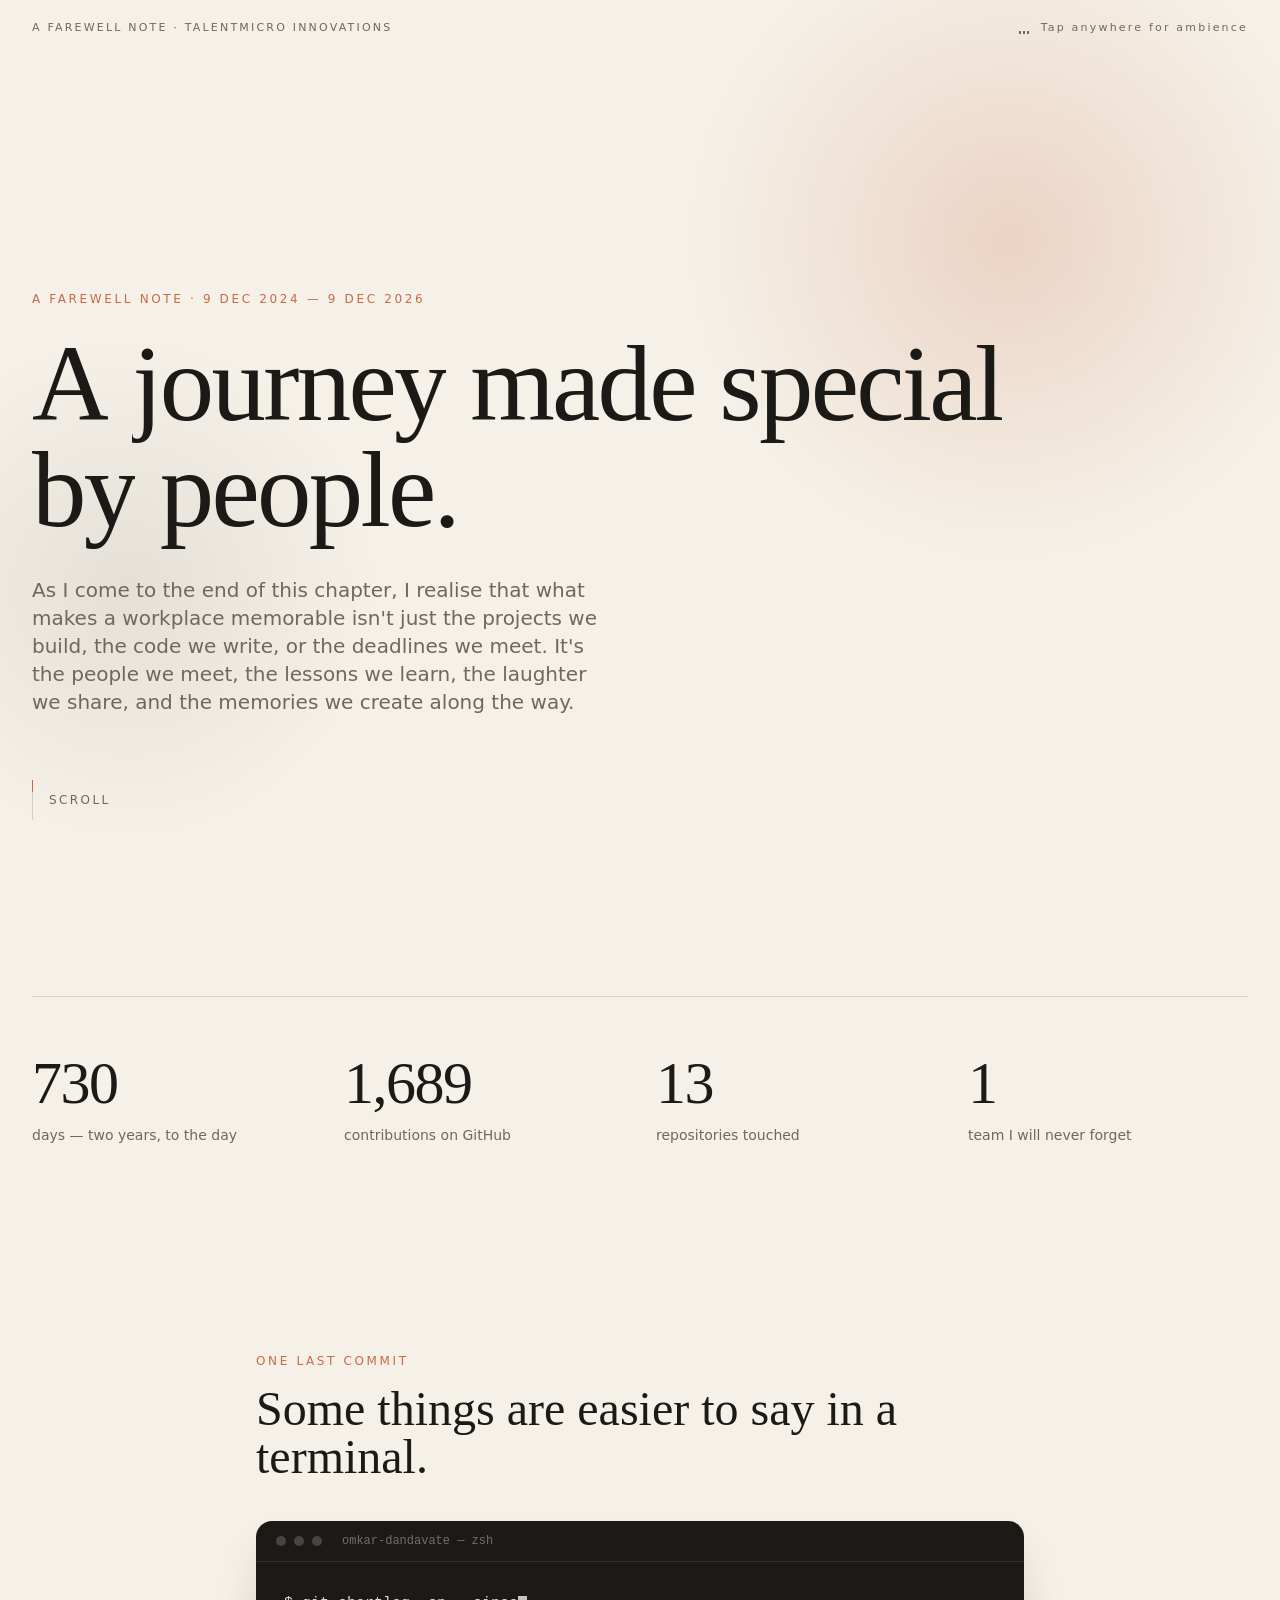
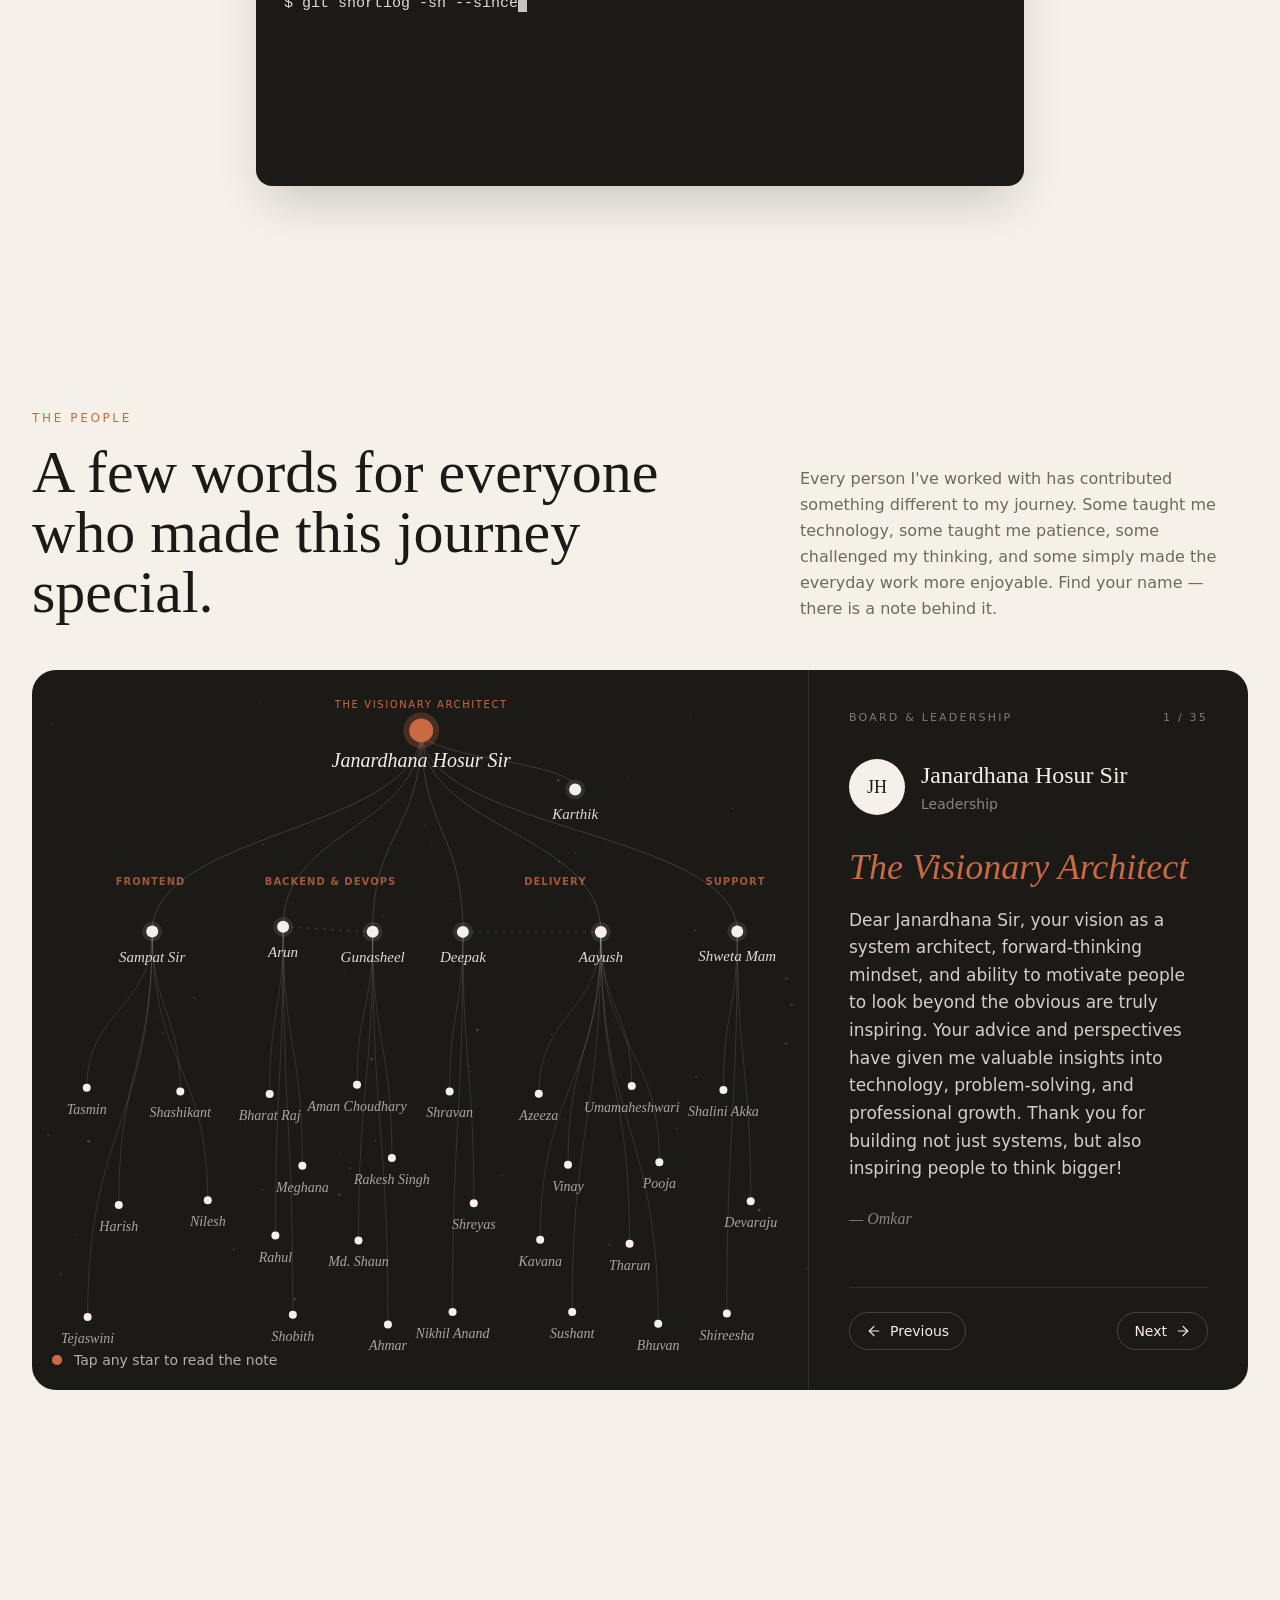
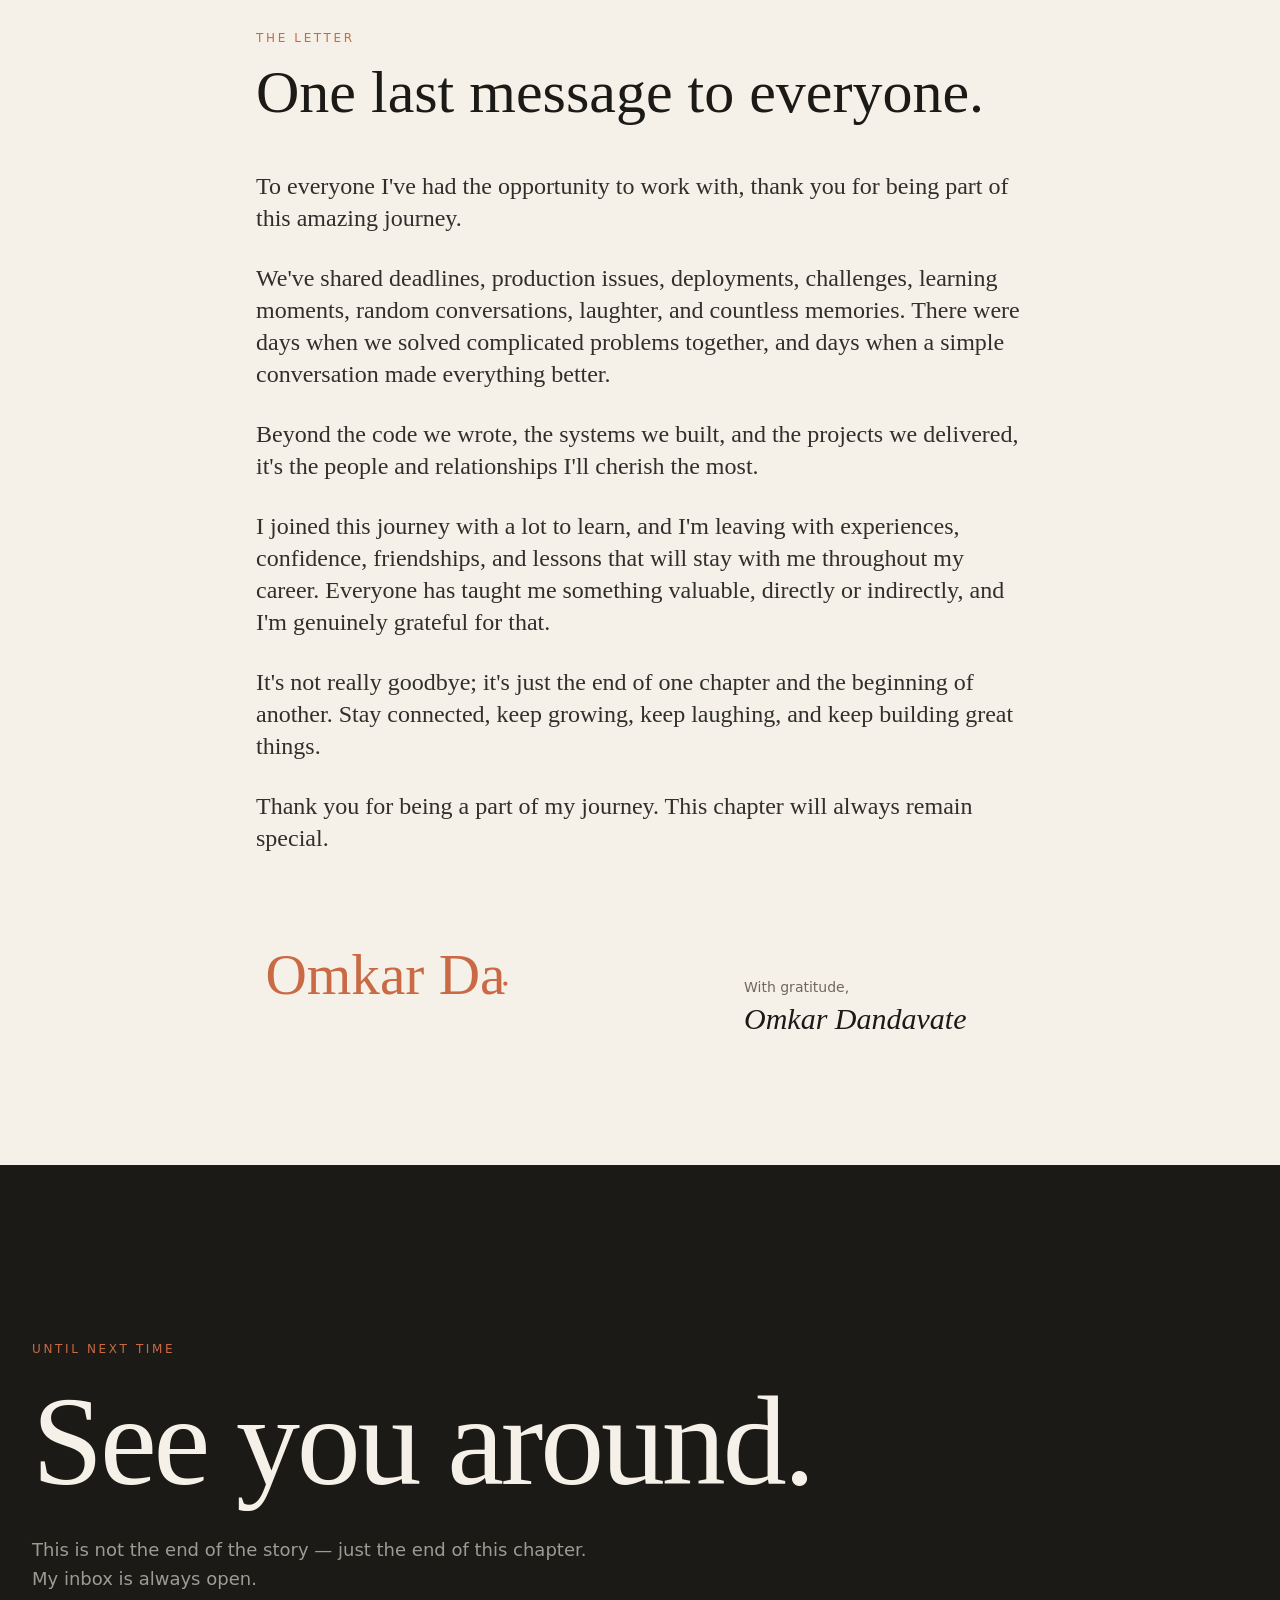
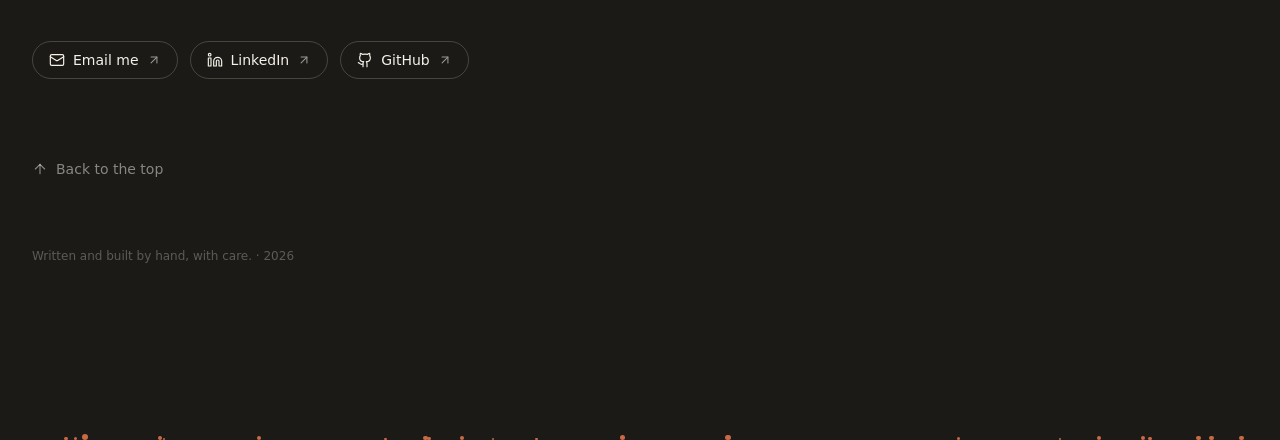
==== commit f6ba586b: "people: place everyone under their own lead; Karthik directly under Janardhana Sir" ====
--- a/index.html
+++ b/index.html
@@ -298,14 +298,22 @@
   { team: 'Leadership', name: 'Shweta Mam', title: 'The Guiding Force', message: `Dear Shweta Mam, your constant smile, positive energy, and ability to suggest better ways of approaching things make every interaction meaningful. Our conversations have always felt like opportunities to learn something new and think about career growth from a different perspective. Thank you for your valuable guidance and encouragement!` },
   { team: 'Leadership', name: 'Janardhana Hosur Sir', title: 'The Visionary Architect', message: `Dear Janardhana Sir, your vision as a system architect, forward-thinking mindset, and ability to motivate people to look beyond the obvious are truly inspiring. Your advice and perspectives have given me valuable insights into technology, problem-solving, and professional growth. Thank you for building not just systems, but also inspiring people to think bigger!` }
 ];
-/* the org tree: root at the top, one branch per lead (or pair of leads), each branch covering one or more teams */
+/* the org tree: root at the top; each branch has one or two leads, and each lead lists their own people (in order).
+   `direct` people hang straight off the root. Names must match PEOPLE exactly. */
 const TREE = {
   root: 'Janardhana Hosur Sir',
+  direct: ['Karthik'],
   branches: [
-    { label: 'Frontend',                leads: ['Sampat Sir'],         teams: ['Frontend'] },
-    { label: 'Backend & DevOps',        leads: ['Arun', 'Gunasheel'],  teams: ['Backend', 'DevOps'] },
-    { label: 'Delivery',                leads: ['Deepak', 'Aayush'],   teams: ['Delivery'] },
-    { label: 'International & Support', leads: ['Shweta Mam'],         teams: ['International', 'Support'] }
+    { label: 'Frontend', leads: [
+      { name: 'Sampat Sir', people: ['Tasmin', 'Shashikant', 'Harish', 'Nilesh', 'Tejaswini'] } ] },
+    { label: 'Backend & DevOps', leads: [
+      { name: 'Arun',      people: ['Bharat Raj', 'Meghana', 'Rahul', 'Shobith'] },
+      { name: 'Gunasheel', people: ['Aman Choudhary', 'Rakesh Singh', 'Md. Shaun', 'Ahmar'] } ] },
+    { label: 'Delivery', leads: [
+      { name: 'Deepak', people: ['Shravan', 'Shreyas', 'Nikhil Anand'] },
+      { name: 'Aayush', people: ['Azeeza', 'Umamaheshwari', 'Vinay', 'Pooja', 'Kavana', 'Tharun', 'Sushant', 'Bhuvan'] } ] },
+    { label: 'Support', leads: [
+      { name: 'Shweta Mam', people: ['Shalini Akka', 'Devaraju', 'Shireesha'] } ] }
   ]
 };
 
@@ -457,63 +465,74 @@
 /* ---------- the people: an org-tree constellation; the selected note shows beside it ---------- */
 const byName = (n) => PEOPLE.findIndex(p => p.name === n);
 const ROOT = byName(TREE.root);
-/* every person gets: level (0 root, 1 lead, 2 member), branch index, parent index */
+/* every person gets: level (0 root, 1 lead or direct, 2 member), branch index, parent index */
 const META = PEOPLE.map(() => null);
 META[ROOT] = { level: 0, b: -1, parent: -1 };
-TREE.branches.forEach((br, b) => {
-  br.leadIdx = br.leads.map(byName);
-  br.leadIdx.forEach(i => META[i] = { level: 1, b, parent: ROOT });
-  br.memberIdx = br.teams.flatMap(t => PEOPLE.map((p, i) => p.team === t ? i : -1).filter(i => i >= 0 && !META[i]));
-  br.memberIdx.forEach(i => META[i] = { level: 2, b, parent: -1 });
-});
-/* reading order for Previous / Next: root, then each branch's leads and members */
-const ORDER = [ROOT, ...TREE.branches.flatMap(br => [...br.leadIdx, ...br.memberIdx])].filter(i => i >= 0 && META[i]);
+const DIRECT = TREE.direct.map(byName);
+DIRECT.forEach(i => META[i] = { level: 1, b: -1, parent: ROOT, direct: true });
+TREE.branches.forEach((br, b) => br.leads.forEach(l => {
+  l.idx = byName(l.name);
+  l.peopleIdx = l.people.map(byName);
+  META[l.idx] = { level: 1, b, parent: ROOT };
+  l.peopleIdx.forEach(i => META[i] = { level: 2, b, parent: l.idx });
+}));
+const unplaced = PEOPLE.filter((p, i) => !META[i]).map(p => p.name);
+if (unplaced.length) console.warn('Not in TREE (will not appear in the sky):', unplaced.join(', '));
+/* reading order for Previous / Next: root, direct, then each lead followed by their people */
+const ORDER = [ROOT, ...DIRECT, ...TREE.branches.flatMap(br => br.leads.flatMap(l => [l.idx, ...l.peopleIdx]))];
 
 const sky = $('sky'), nodesHost = $('nodes'), cv = $('sky-cv'), ctx = cv.getContext('2d');
 let nodes = [], W = 0, H = 0, mobile = false, skyStart = 0, skyVisible = false, hovered = -1, sel = ROOT, picked = false, stars = [];
 const rnd = (seed) => () => { seed |= 0; seed = seed + 0x6D2B79F5 | 0; let t = Math.imul(seed ^ seed >>> 15, 1 | seed); t = t + Math.imul(t ^ t >>> 7, 61 | t) ^ t; return ((t ^ t >>> 14) >>> 0) / 4294967296; };
 
-/* positions in px. Wide: a top-down tree, branches side by side. Narrow: branches stacked, joined by a spine. */
+/* positions in px. Wide: a top-down tree, branches side by side, each lead's people in a block under them.
+   Narrow: branches stacked, joined to the root by a spine. */
 function layout() {
   W = sky.clientWidth; mobile = W < 720;
   const r = rnd(11), pos = [];
   if (!mobile) {
-    H = Math.round(Math.min(Math.max(innerHeight * .78, 600), 780));
-    const rowsMax = 4, cols = TREE.branches.map(br => Math.max(Math.ceil(br.memberIdx.length / rowsMax), br.leadIdx.length)), total = cols.reduce((a, c) => a + c, 0);
-    const pad = 28, colW = (W - pad * 2) / total;
-    pos[ROOT] = { x: W / 2, y: H * .1 };
+    H = Math.round(Math.min(Math.max(innerHeight * .8, 640), 800));
+    const rowsMax = 4, leadCols = (l) => Math.max(1, Math.ceil(l.peopleIdx.length / rowsMax));
+    const total = TREE.branches.reduce((a, br) => a + br.leads.reduce((s, l) => s + leadCols(l), 0), 0);
+    const pad = 28, colW = (W - pad * 2) / total, ly = H * .36, my = H * .58;
+    pos[ROOT] = { x: W / 2, y: H * .08 };
+    DIRECT.forEach((i, k) => pos[i] = { x: W / 2 + Math.min(W * .2, 230) * (k % 2 ? -1 : 1), y: H * .17 });
     let x0 = pad;
-    TREE.branches.forEach((br, b) => {
-      const bw = cols[b] * colW, cx = x0 + bw / 2, ly = H * .34;
-      br.cx = cx; br.labelY = ly - 46;
-      br.leadIdx.forEach((i, k) => pos[i] = { x: cx + (k - (br.leadIdx.length - 1) / 2) * Math.min(bw / 2, 120), y: ly });
-      const n = br.memberIdx.length, c = Math.ceil(n / rowsMax), rows = Math.ceil(n / c);
-      br.memberIdx.forEach((i, k) => {
-        const col = k % c, row = Math.floor(k / c), cw = bw / c;
-        pos[i] = { x: x0 + cw * (col + .5) + (row % 2 ? cw * .18 : -cw * .18) * (c > 1 ? 1 : 0) + (r() - .5) * 10,
-                   y: H * .56 + row * (H * .36 / Math.max(rows - 1, 1)) + (r() - .5) * 12 };
+    TREE.branches.forEach(br => {
+      const bx0 = x0;
+      br.leads.forEach(l => {
+        const c = leadCols(l), bw = c * colW, n = l.peopleIdx.length, rows = Math.ceil(n / c);
+        pos[l.idx] = { x: x0 + bw / 2, y: ly };
+        l.peopleIdx.forEach((i, k) => {
+          const col = k % c, row = Math.floor(k / c), cw = bw / c;
+          pos[i] = { x: x0 + cw * (col + .5) + (c > 1 ? (row % 2 ? cw * .16 : -cw * .16) : (row % 2 ? 14 : -14)) + (r() - .5) * 8,
+                     y: my + row * ((H * .9 - my) / Math.max(rows - 1, 1)) * (rows > 1 ? 1 : 0) + (r() - .5) * 10 };
+        });
+        x0 += bw;
       });
-      x0 += bw;
+      br.cx = (bx0 + x0) / 2; br.labelY = ly - 44;
     });
   } else {
     const cols = 3, cw = (W - 40) / cols;
     pos[ROOT] = { x: W / 2, y: 54 };
     let y = 150;
+    DIRECT.forEach(i => { pos[i] = { x: W / 2, y }; y += 84; });
+    y += 20;
     TREE.branches.forEach(br => {
       br.cx = W / 2; br.labelY = y;
-      br.leadIdx.forEach((i, k) => pos[i] = { x: W / 2 + (k - (br.leadIdx.length - 1) / 2) * Math.min(W * .34, 130), y: y + 44 });
-      br.memberIdx.forEach((i, k) => {
-        const col = k % cols, row = Math.floor(k / cols);
-        pos[i] = { x: 20 + cw * (col + .5) + (r() - .5) * 8, y: y + 128 + row * 76 + (r() - .5) * 8 };
+      y += 44;
+      br.leads.forEach(l => {
+        pos[l.idx] = { x: W / 2, y };
+        l.peopleIdx.forEach((i, k) => {
+          const col = k % cols, row = Math.floor(k / cols);
+          pos[i] = { x: 20 + cw * (col + .5) + (r() - .5) * 8, y: y + 84 + row * 72 + (r() - .5) * 8 };
+        });
+        y += 84 + Math.ceil(l.peopleIdx.length / cols) * 72 + 10;
       });
-      y += 128 + Math.ceil(br.memberIdx.length / cols) * 76 + 34;
+      y += 30;
     });
     H = y;
   }
-  /* members hang off the nearest lead of their branch */
-  TREE.branches.forEach(br => br.memberIdx.forEach(i => {
-    META[i].parent = br.leadIdx.reduce((best, l) => Math.abs(pos[l].x - pos[i].x) < Math.abs(pos[best].x - pos[i].x) ? l : best, br.leadIdx[0]);
-  }));
   return pos;
 }
 
@@ -566,7 +585,7 @@
   if (alpha <= .003) return;
   ctx.strokeStyle = `rgb(${color} / ${alpha})`; ctx.lineWidth = width;
   ctx.beginPath();
-  if (mobile && a.lvl === 0) {                                                      // root -> lead on phones: down the spine, then across
+  if (mobile && a.lvl === 0 && !b.direct) {                                        // root -> lead on phones: down the spine, then across
     ctx.moveTo(a.x, a.y); ctx.lineTo(14, a.y + 20); ctx.lineTo(14, b.y); ctx.lineTo(b.x, b.y);
   } else {
     const my = (a.y + b.y) / 2;
@@ -575,7 +594,7 @@
   ctx.stroke();
 }
 function pointOn(a, b, t) {                                                         // point along the same curve, for the travelling pulse
-  if (mobile && a.lvl === 0) {
+  if (mobile && a.lvl === 0 && !b.direct) {
     const pts = [[a.x, a.y], [14, a.y + 20], [14, b.y], [b.x, b.y]], seg = [];
     let L = 0; for (let k = 1; k < 4; k++) { const l = Math.hypot(pts[k][0] - pts[k - 1][0], pts[k][1] - pts[k - 1][1]); seg.push(l); L += l; }
     let d = t * L; for (let k = 0; k < 3; k++) { if (d <= seg[k]) { const f = d / seg[k]; return [pts[k][0] + (pts[k + 1][0] - pts[k][0]) * f, pts[k][1] + (pts[k + 1][1] - pts[k][1]) * f]; } d -= seg[k]; }
@@ -597,7 +616,7 @@
     if (!n) return;
     n.x = n.bx + Math.sin(t * .00045 * n.sp + n.ph) * 4 * k;
     n.y = n.by + Math.cos(t * .0005 * n.sp + n.ph) * 3 * k;
-    n.lvl = META[i].level;
+    n.lvl = META[i].level; n.direct = !!META[i].direct;
     n.el.style.transform = `translate(${n.x}px, ${n.y}px) translate(-50%, -50%)`;
   });
   /* branch labels */
@@ -618,8 +637,8 @@
   });
   /* lead pairs are joined to each other */
   TREE.branches.forEach(br => {
-    if (br.leadIdx.length < 2) return;
-    const [a, b] = br.leadIdx.map(i => nodes[i]);
+    if (br.leads.length < 2) return;
+    const [a, b] = br.leads.map(l => nodes[l.idx]);
     ctx.strokeStyle = `rgb(245 241 232 / ${.22 * ease((el - 420) / 700)})`; ctx.lineWidth = 1; ctx.setLineDash([3, 5]);
     ctx.beginPath(); ctx.moveTo(a.x, a.y); ctx.lineTo(b.x, b.y); ctx.stroke(); ctx.setLineDash([]);
   });
@@ -637,8 +656,9 @@
 function crumb(i) {
   const m = META[i], br = TREE.branches[m.b];
   if (m.level === 0) return 'Board & Leadership';
+  if (m.direct) return `With ${PEOPLE[ROOT].name}`;
   if (m.level === 1) return `Leads ${br.label}`;
-  return `${br.label} · with ${br.leads.join(' & ')}`;
+  return `${br.label} · with ${PEOPLE[m.parent].name}`;
 }
 function renderNote() {
   const p = PEOPLE[sel], src = PHOTOS[slug(p.name)], body = $('n-body');
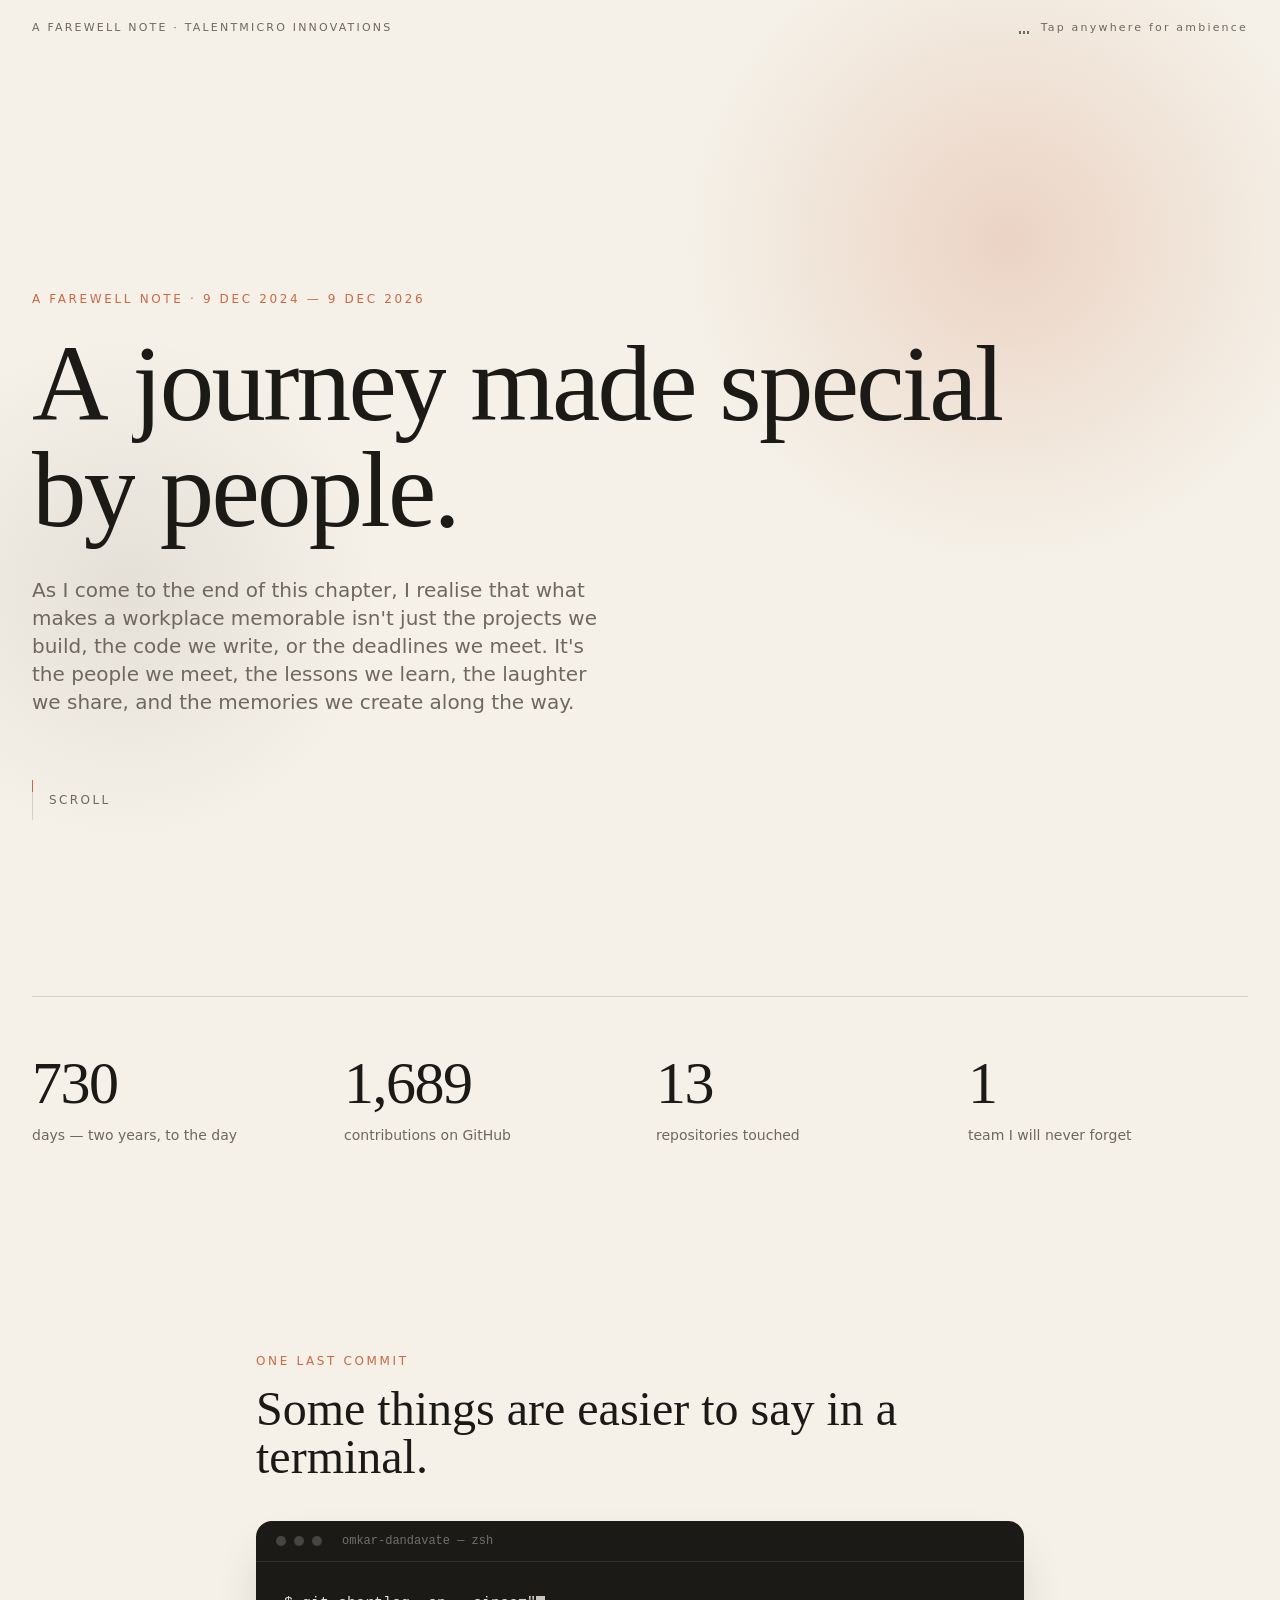
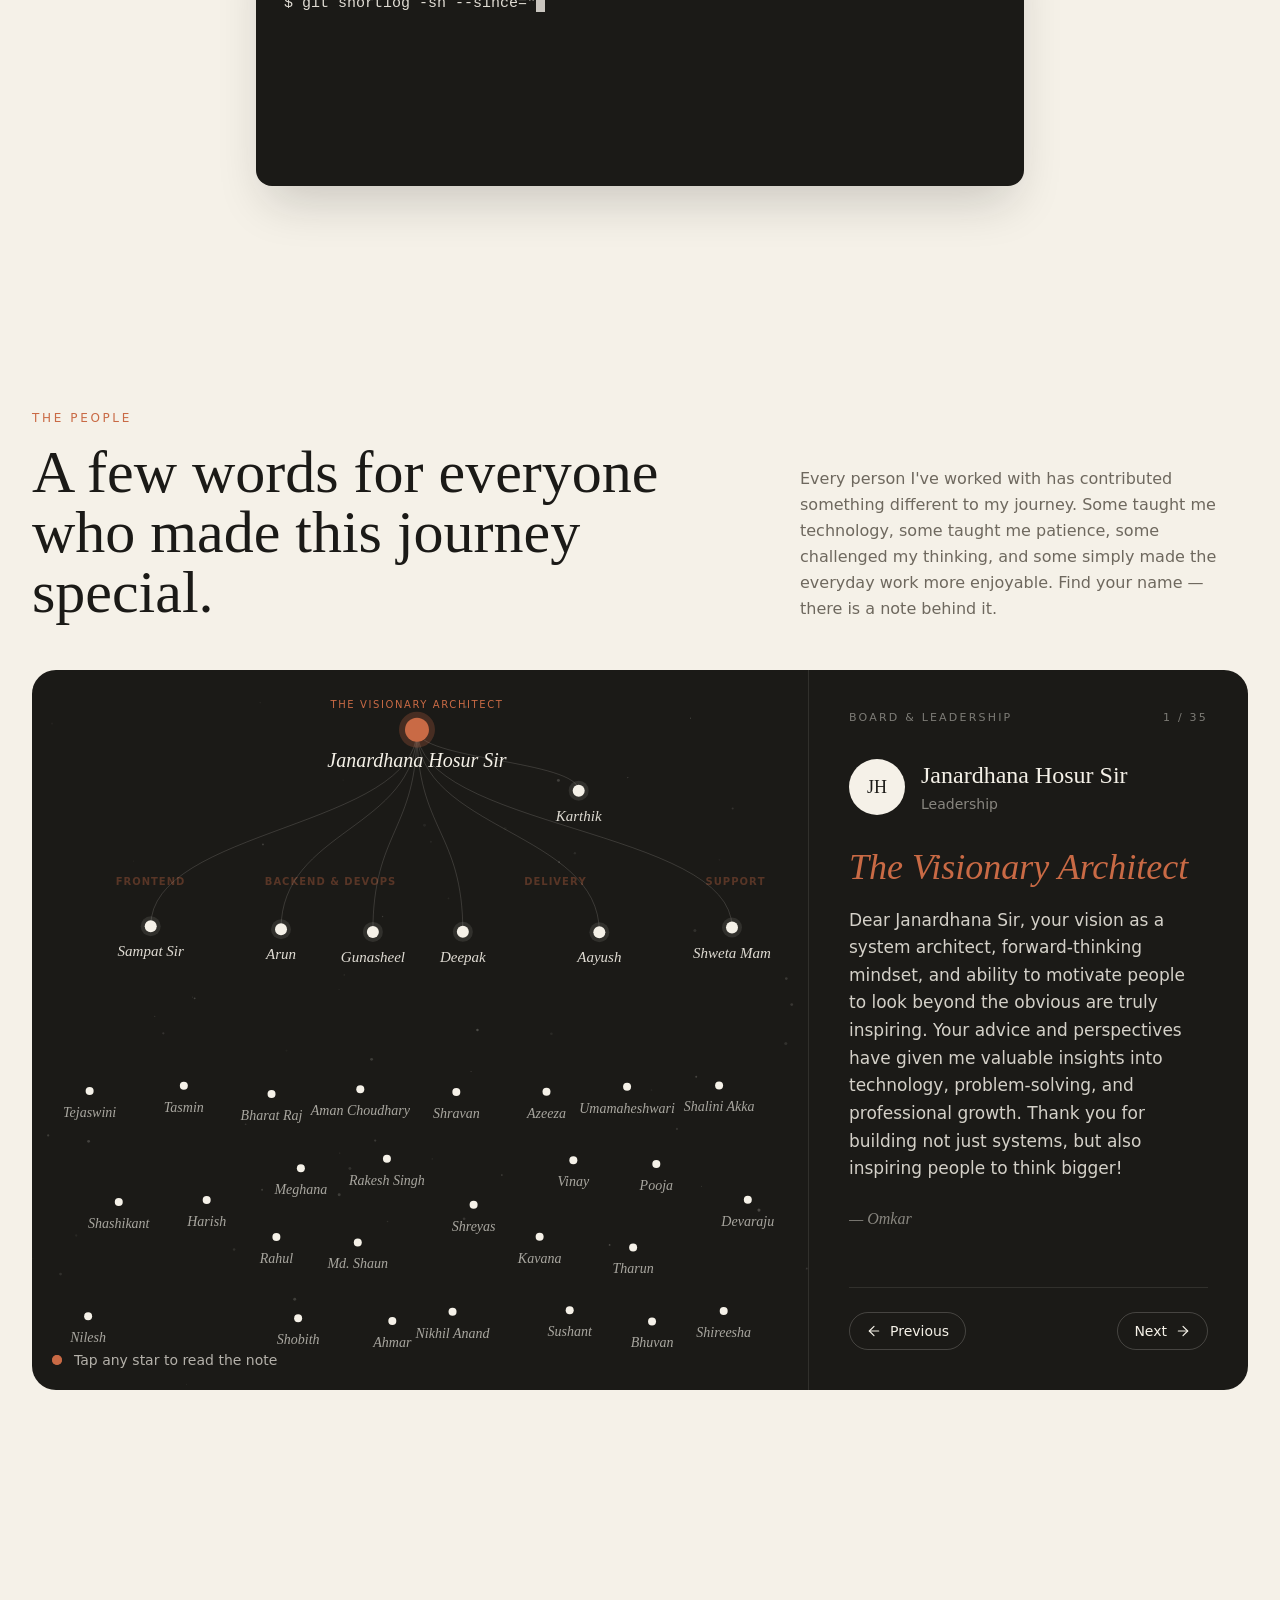
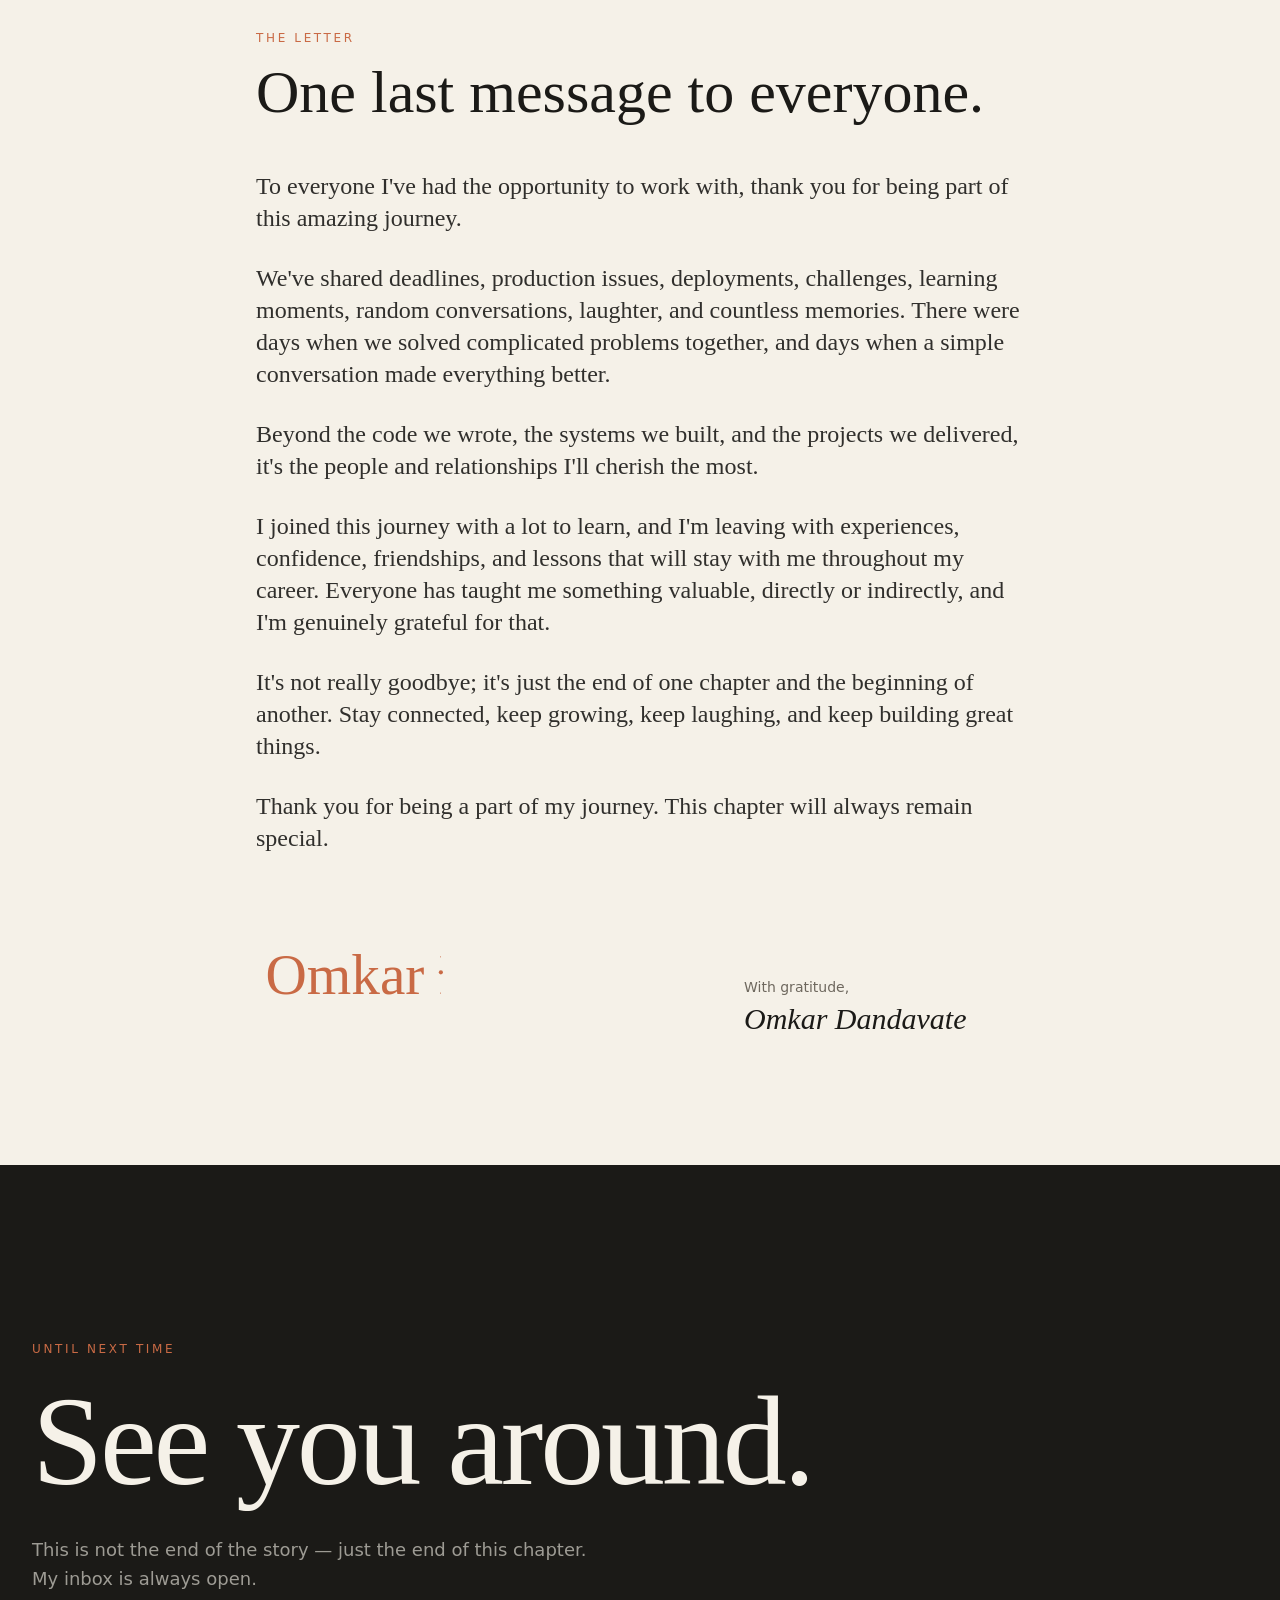
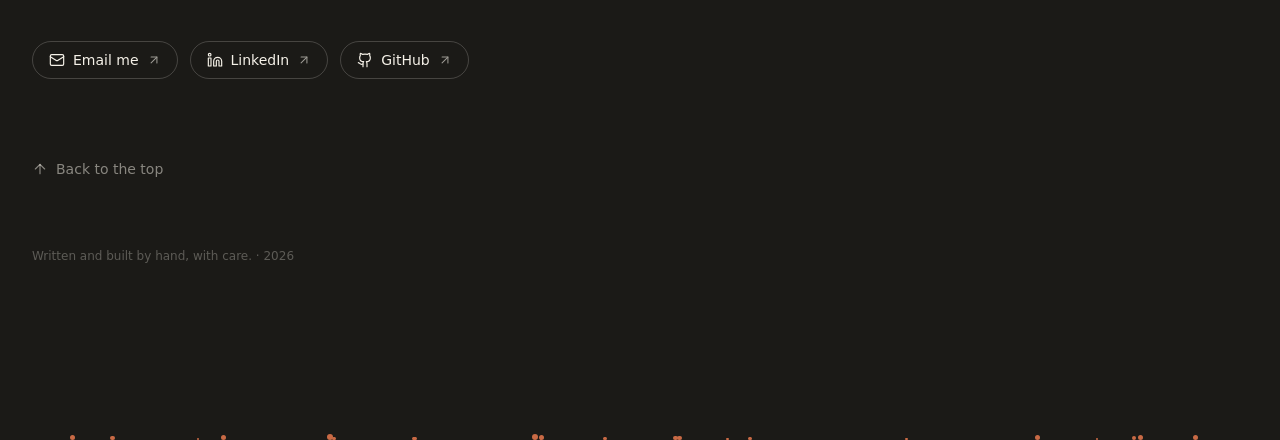
==== commit 0b8e30d4: "people: Tejaswini first under Sampat Sir" ====
--- a/index.html
+++ b/index.html
@@ -305,7 +305,7 @@
   direct: ['Karthik'],
   branches: [
     { label: 'Frontend', leads: [
-      { name: 'Sampat Sir', people: ['Tasmin', 'Shashikant', 'Harish', 'Nilesh', 'Tejaswini'] } ] },
+      { name: 'Sampat Sir', people: ['Tejaswini', 'Tasmin', 'Shashikant', 'Harish', 'Nilesh'] } ] },
     { label: 'Backend & DevOps', leads: [
       { name: 'Arun',      people: ['Bharat Raj', 'Meghana', 'Rahul', 'Shobith'] },
       { name: 'Gunasheel', people: ['Aman Choudhary', 'Rakesh Singh', 'Md. Shaun', 'Ahmar'] } ] },
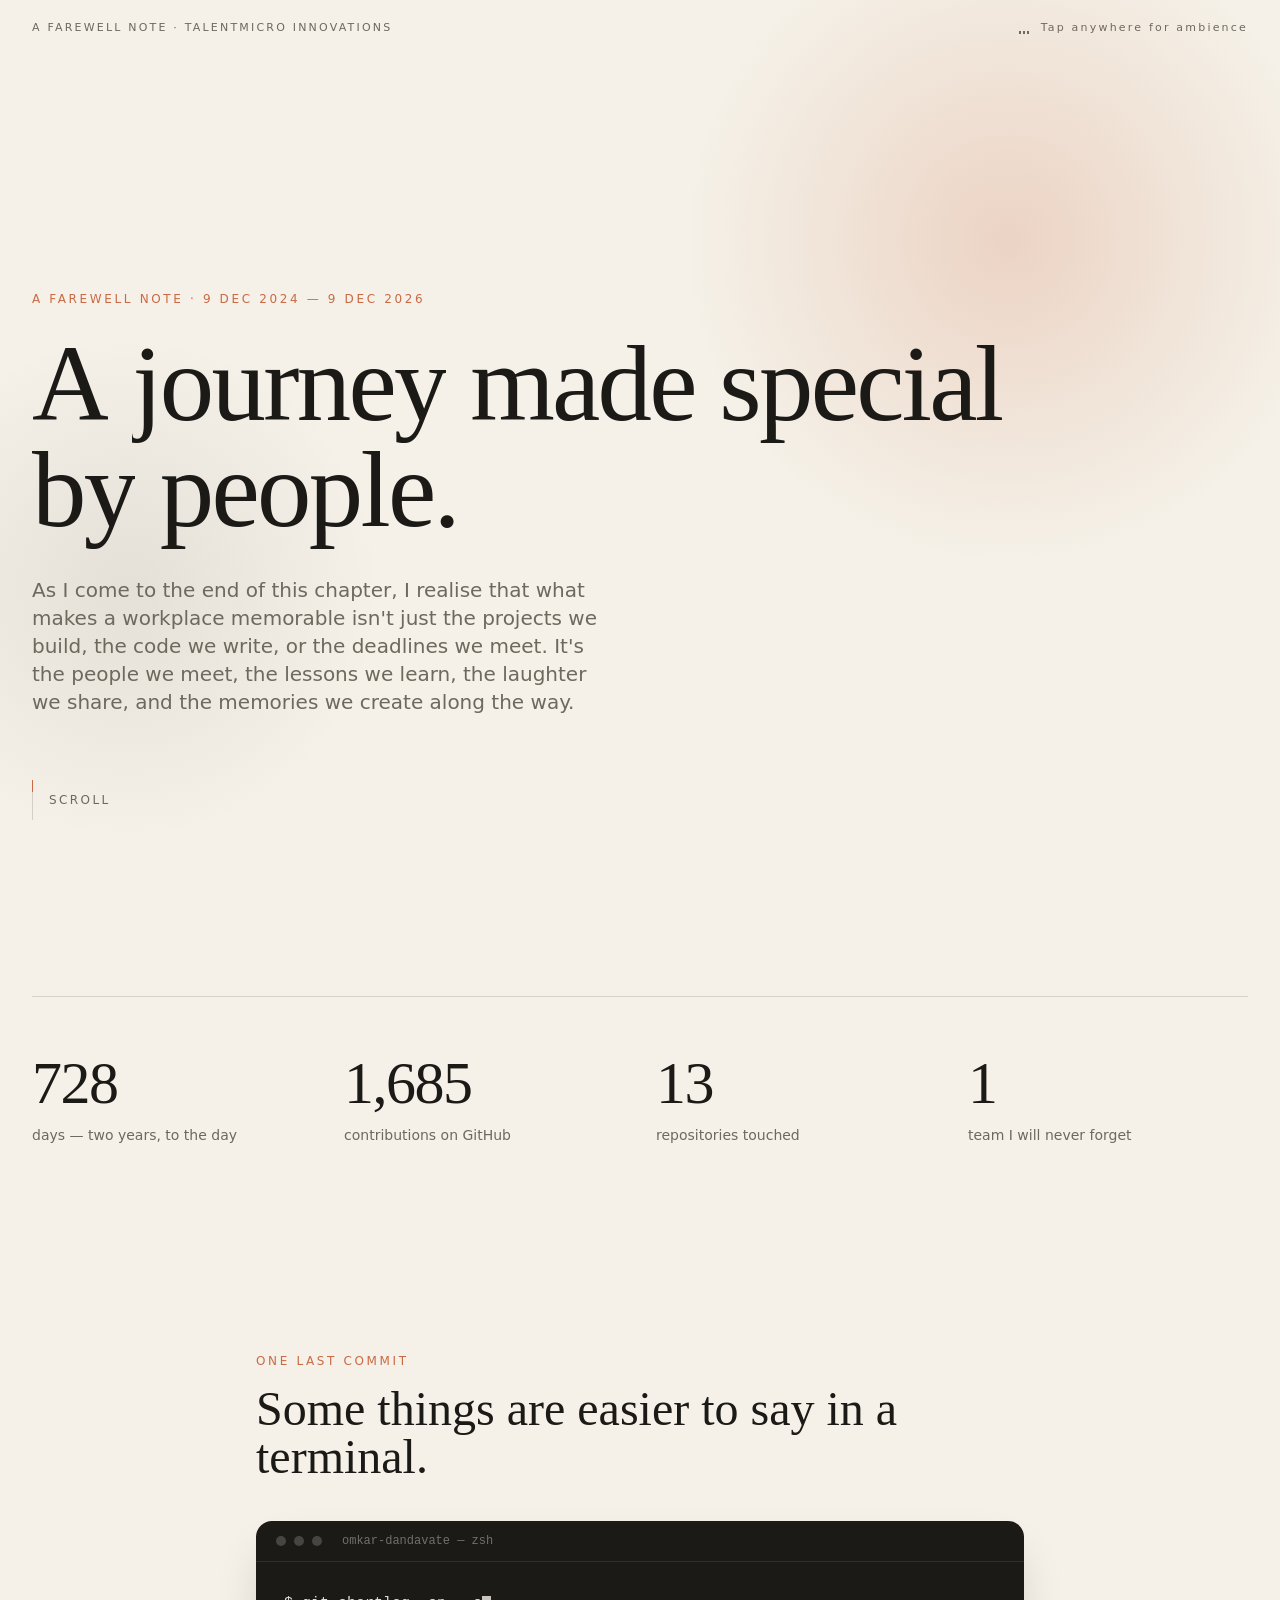
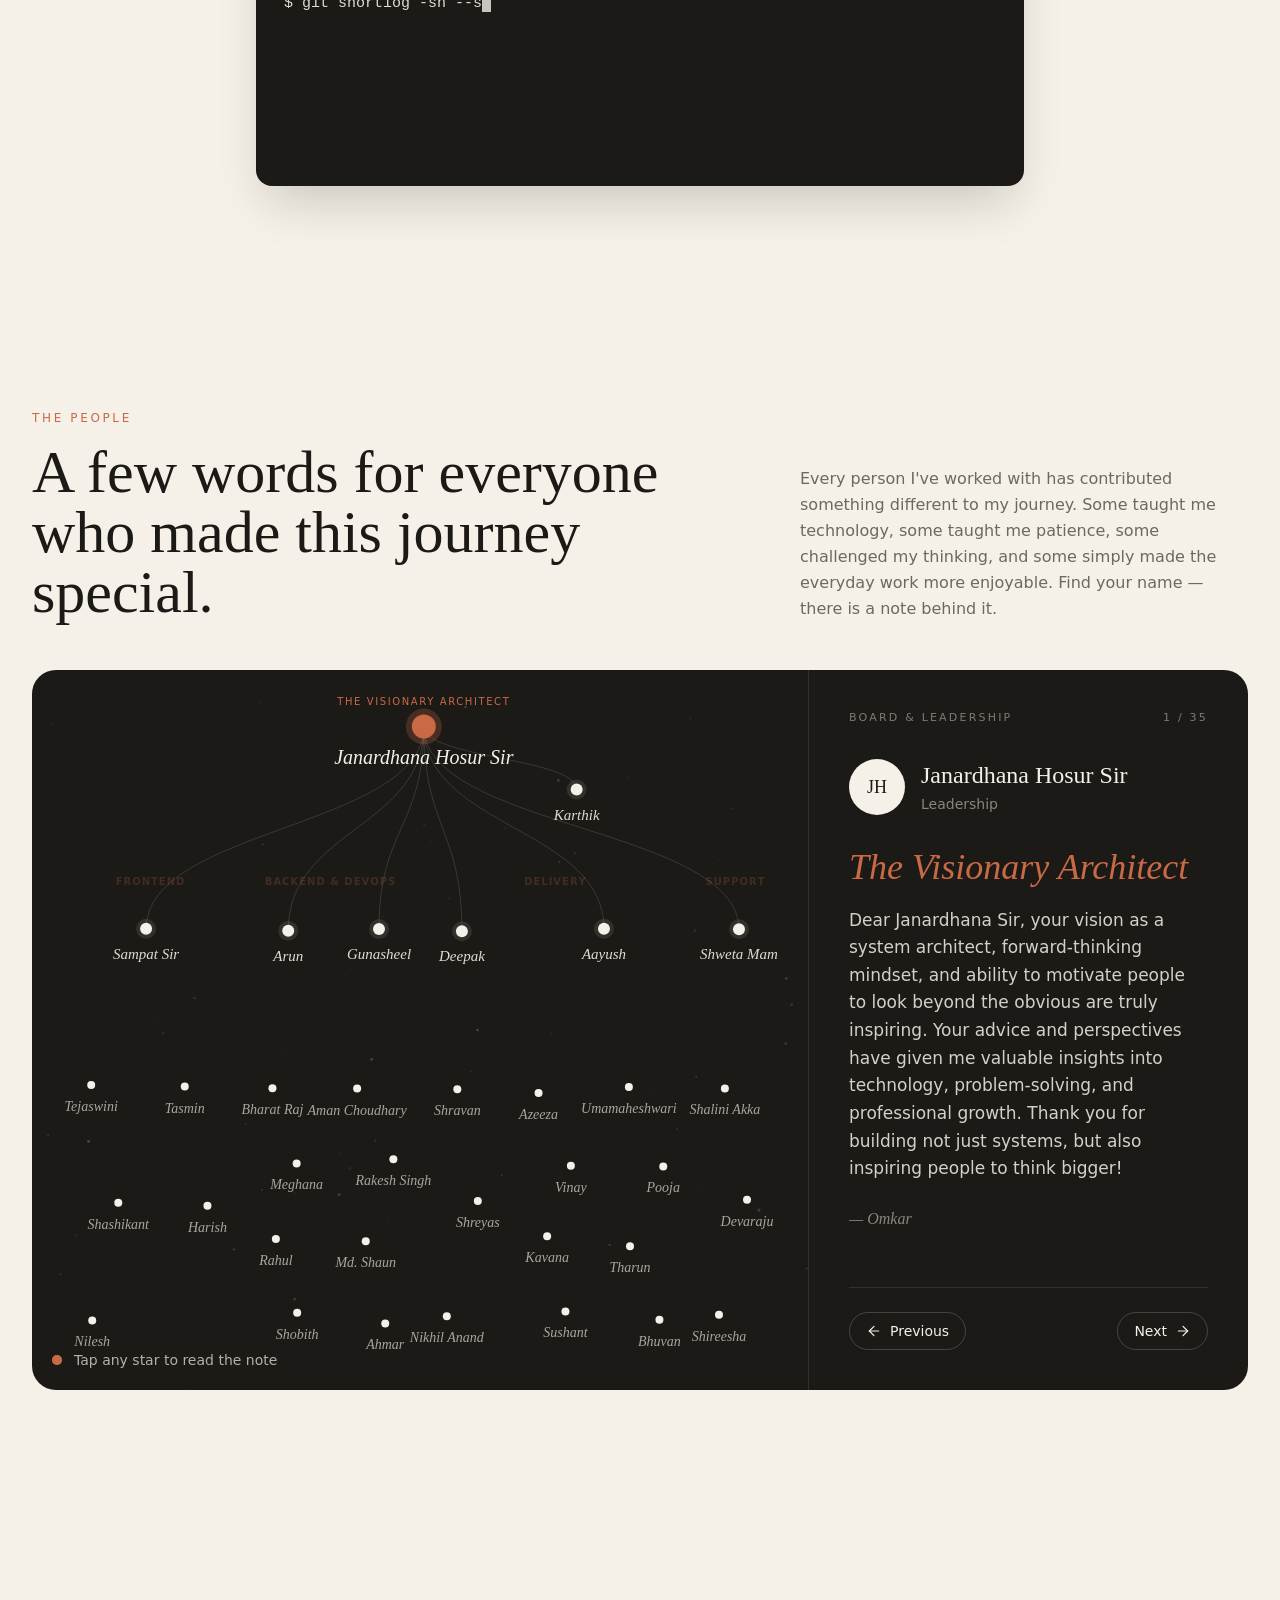
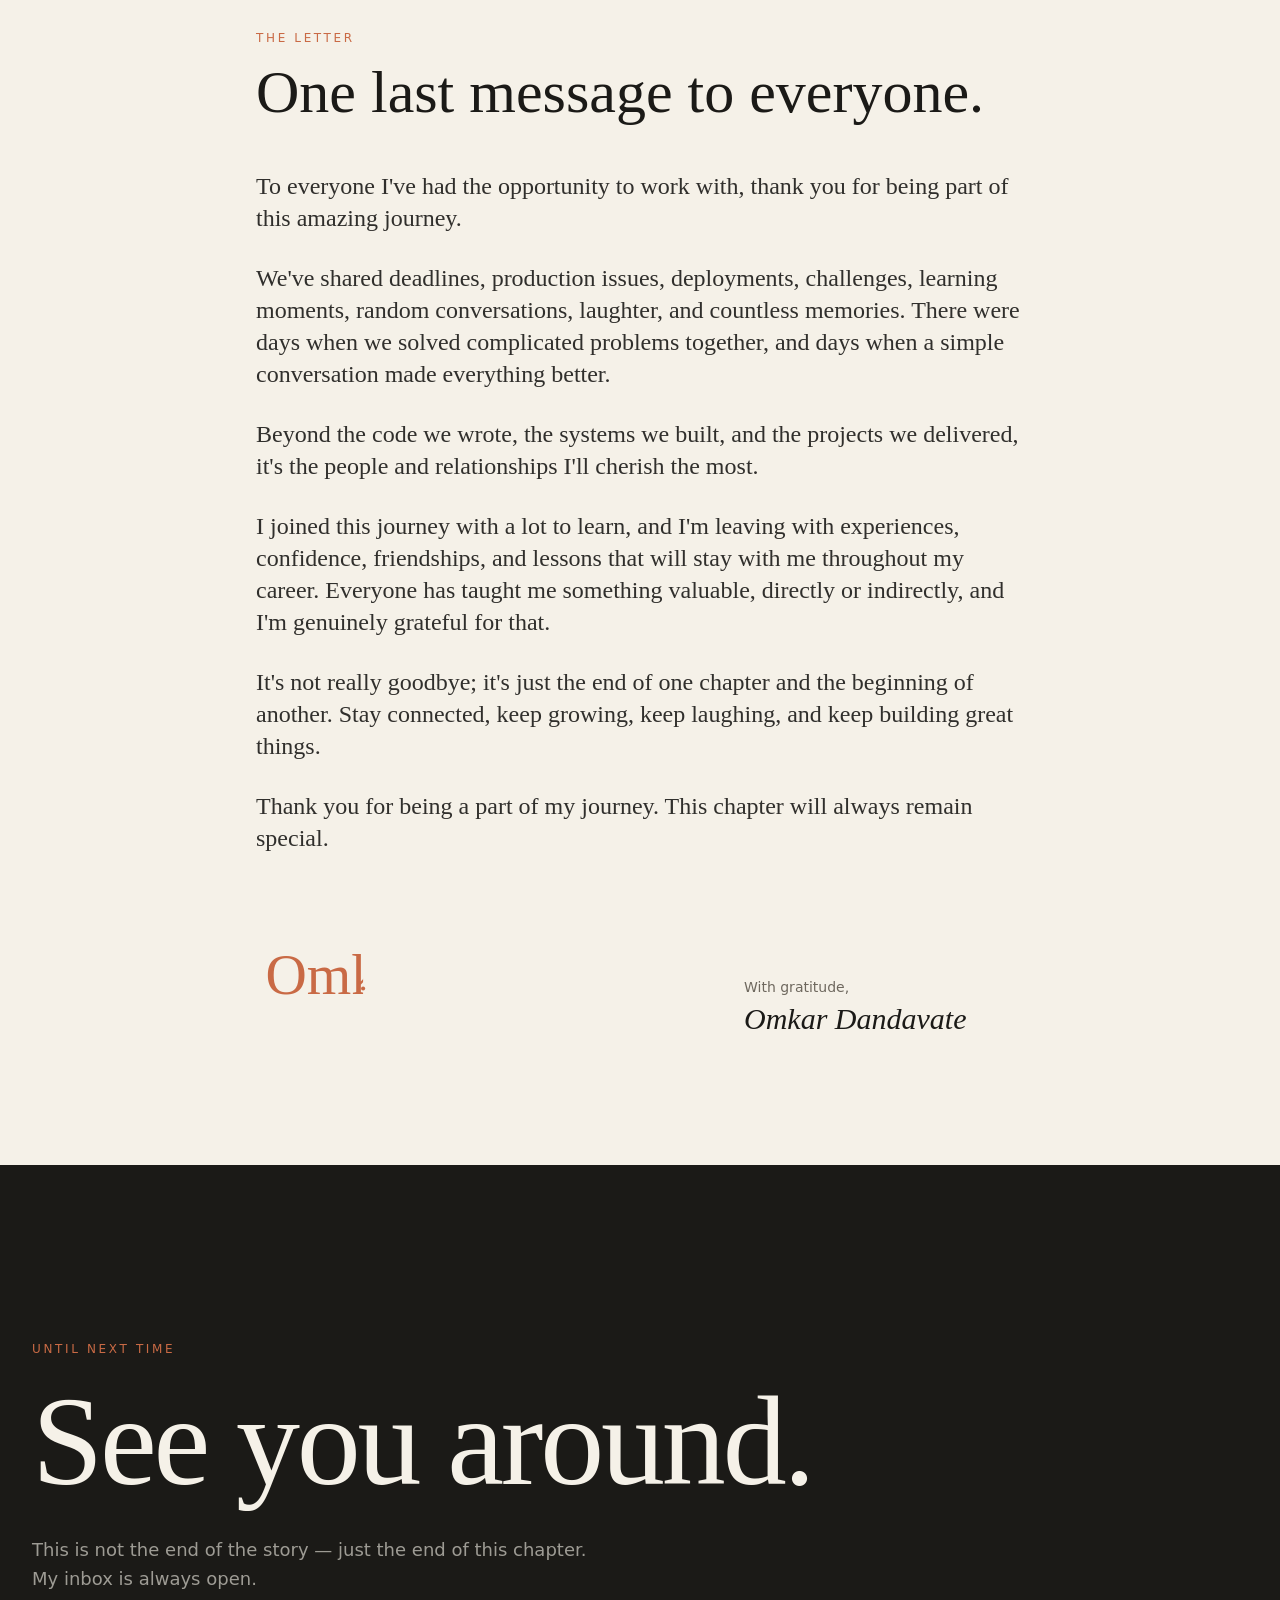
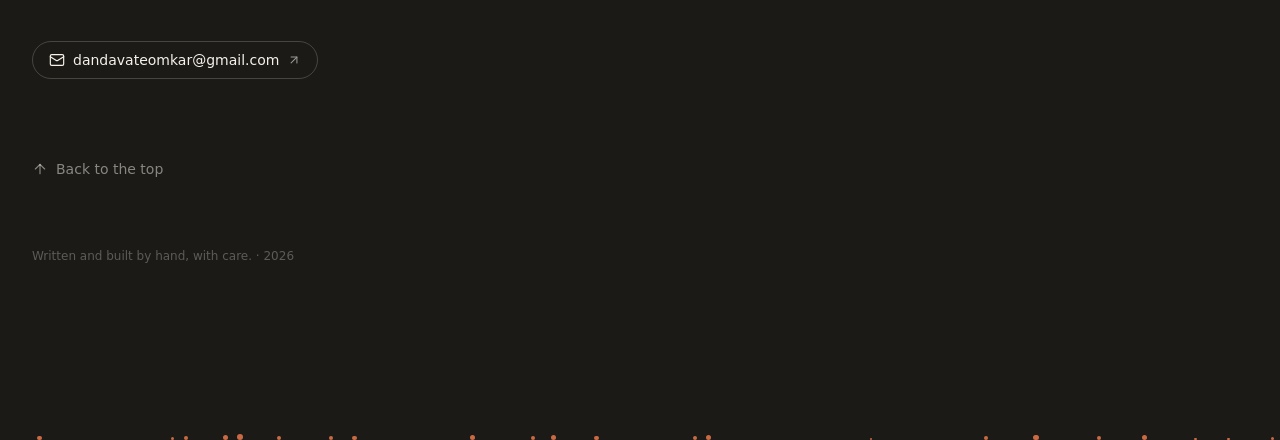
==== commit 973b15ae: "closing: real email, drop LinkedIn and GitHub links" ====
--- a/index.html
+++ b/index.html
@@ -42,10 +42,7 @@
   <path d="M19 12H5" /></symbol><symbol id="i-arrow-right" viewBox="0 0 24 24"><path d="M5 12h14" />
   <path d="m12 5 7 7-7 7" /></symbol><symbol id="i-arrow-up-right" viewBox="0 0 24 24"><path d="M7 7h10v10" />
   <path d="M7 17 17 7" /></symbol><symbol id="i-arrow-up" viewBox="0 0 24 24"><path d="m5 12 7-7 7 7" />
-  <path d="M12 19V5" /></symbol><symbol id="i-github" viewBox="0 0 24 24"><path d="M15 22v-4a4.8 4.8 0 0 0-1-3.5c3 0 6-2 6-5.5.08-1.25-.27-2.48-1-3.5.28-1.15.28-2.35 0-3.5 0 0-1 0-3 1.5-2.64-.5-5.36-.5-8 0C6 2 5 2 5 2c-.3 1.15-.3 2.35 0 3.5A5.403 5.403 0 0 0 4 9c0 3.5 3 5.5 6 5.5-.39.49-.68 1.05-.85 1.65-.17.6-.22 1.23-.15 1.85v4" />
-  <path d="M9 18c-4.51 2-5-2-7-2" /></symbol><symbol id="i-heart" viewBox="0 0 24 24"><path d="M19 14c1.49-1.46 3-3.21 3-5.5A5.5 5.5 0 0 0 16.5 3c-1.76 0-3 .5-4.5 2-1.5-1.5-2.74-2-4.5-2A5.5 5.5 0 0 0 2 8.5c0 2.3 1.5 4.05 3 5.5l7 7Z" /></symbol><symbol id="i-linkedin" viewBox="0 0 24 24"><path d="M16 8a6 6 0 0 1 6 6v7h-4v-7a2 2 0 0 0-2-2 2 2 0 0 0-2 2v7h-4v-7a6 6 0 0 1 6-6z" />
-  <rect width="4" height="12" x="2" y="9" />
-  <circle cx="4" cy="4" r="2" /></symbol><symbol id="i-mail-open" viewBox="0 0 24 24"><path d="M21.2 8.4c.5.38.8.97.8 1.6v10a2 2 0 0 1-2 2H4a2 2 0 0 1-2-2V10a2 2 0 0 1 .8-1.6l8-6a2 2 0 0 1 2.4 0l8 6Z" />
+  <path d="M12 19V5" /></symbol><symbol id="i-heart" viewBox="0 0 24 24"><path d="M19 14c1.49-1.46 3-3.21 3-5.5A5.5 5.5 0 0 0 16.5 3c-1.76 0-3 .5-4.5 2-1.5-1.5-2.74-2-4.5-2A5.5 5.5 0 0 0 2 8.5c0 2.3 1.5 4.05 3 5.5l7 7Z" /></symbol><symbol id="i-mail-open" viewBox="0 0 24 24"><path d="M21.2 8.4c.5.38.8.97.8 1.6v10a2 2 0 0 1-2 2H4a2 2 0 0 1-2-2V10a2 2 0 0 1 .8-1.6l8-6a2 2 0 0 1 2.4 0l8 6Z" />
   <path d="m22 10-8.97 5.7a1.94 1.94 0 0 1-2.06 0L2 10" /></symbol><symbol id="i-mail" viewBox="0 0 24 24"><rect width="20" height="16" x="2" y="4" rx="2" />
   <path d="m22 7-8.97 5.7a1.94 1.94 0 0 1-2.06 0L2 7" /></symbol><symbol id="i-quote" viewBox="0 0 24 24"><path d="M16 3a2 2 0 0 0-2 2v6a2 2 0 0 0 2 2 1 1 0 0 1 1 1v1a2 2 0 0 1-2 2 1 1 0 0 0-1 1v2a1 1 0 0 0 1 1 6 6 0 0 0 6-6V5a2 2 0 0 0-2-2z" />
   <path d="M5 3a2 2 0 0 0-2 2v6a2 2 0 0 0 2 2 1 1 0 0 1 1 1v1a2 2 0 0 1-2 2 1 1 0 0 0-1 1v2a1 1 0 0 0 1 1 6 6 0 0 0 6-6V5a2 2 0 0 0-2-2z" /></symbol><symbol id="i-sparkles" viewBox="0 0 24 24"><path d="M9.937 15.5A2 2 0 0 0 8.5 14.063l-6.135-1.582a.5.5 0 0 1 0-.962L8.5 9.936A2 2 0 0 0 9.937 8.5l1.582-6.135a.5.5 0 0 1 .963 0L14.063 8.5A2 2 0 0 0 15.5 9.937l6.135 1.581a.5.5 0 0 1 0 .964L15.5 14.063a2 2 0 0 0-1.437 1.437l-1.582 6.135a.5.5 0 0 1-.963 0z" />
@@ -245,9 +242,7 @@
   closing: 'See you around.',
   closingSub: 'This is not the end of the story — just the end of this chapter. My inbox is always open.',
   links: [
-    { label: 'Email me', href: 'mailto:you@example.com', icon: 'mail' },
-    { label: 'LinkedIn', href: 'https://www.linkedin.com/in/your-handle', icon: 'linkedin' },
-    { label: 'GitHub', href: 'https://github.com/your-handle', icon: 'github' }
+    { label: 'dandavateomkar@gmail.com', href: 'mailto:dandavateomkar@gmail.com', icon: 'mail' }
   ],
   footnote: 'Written and built by hand, with care.'
 };
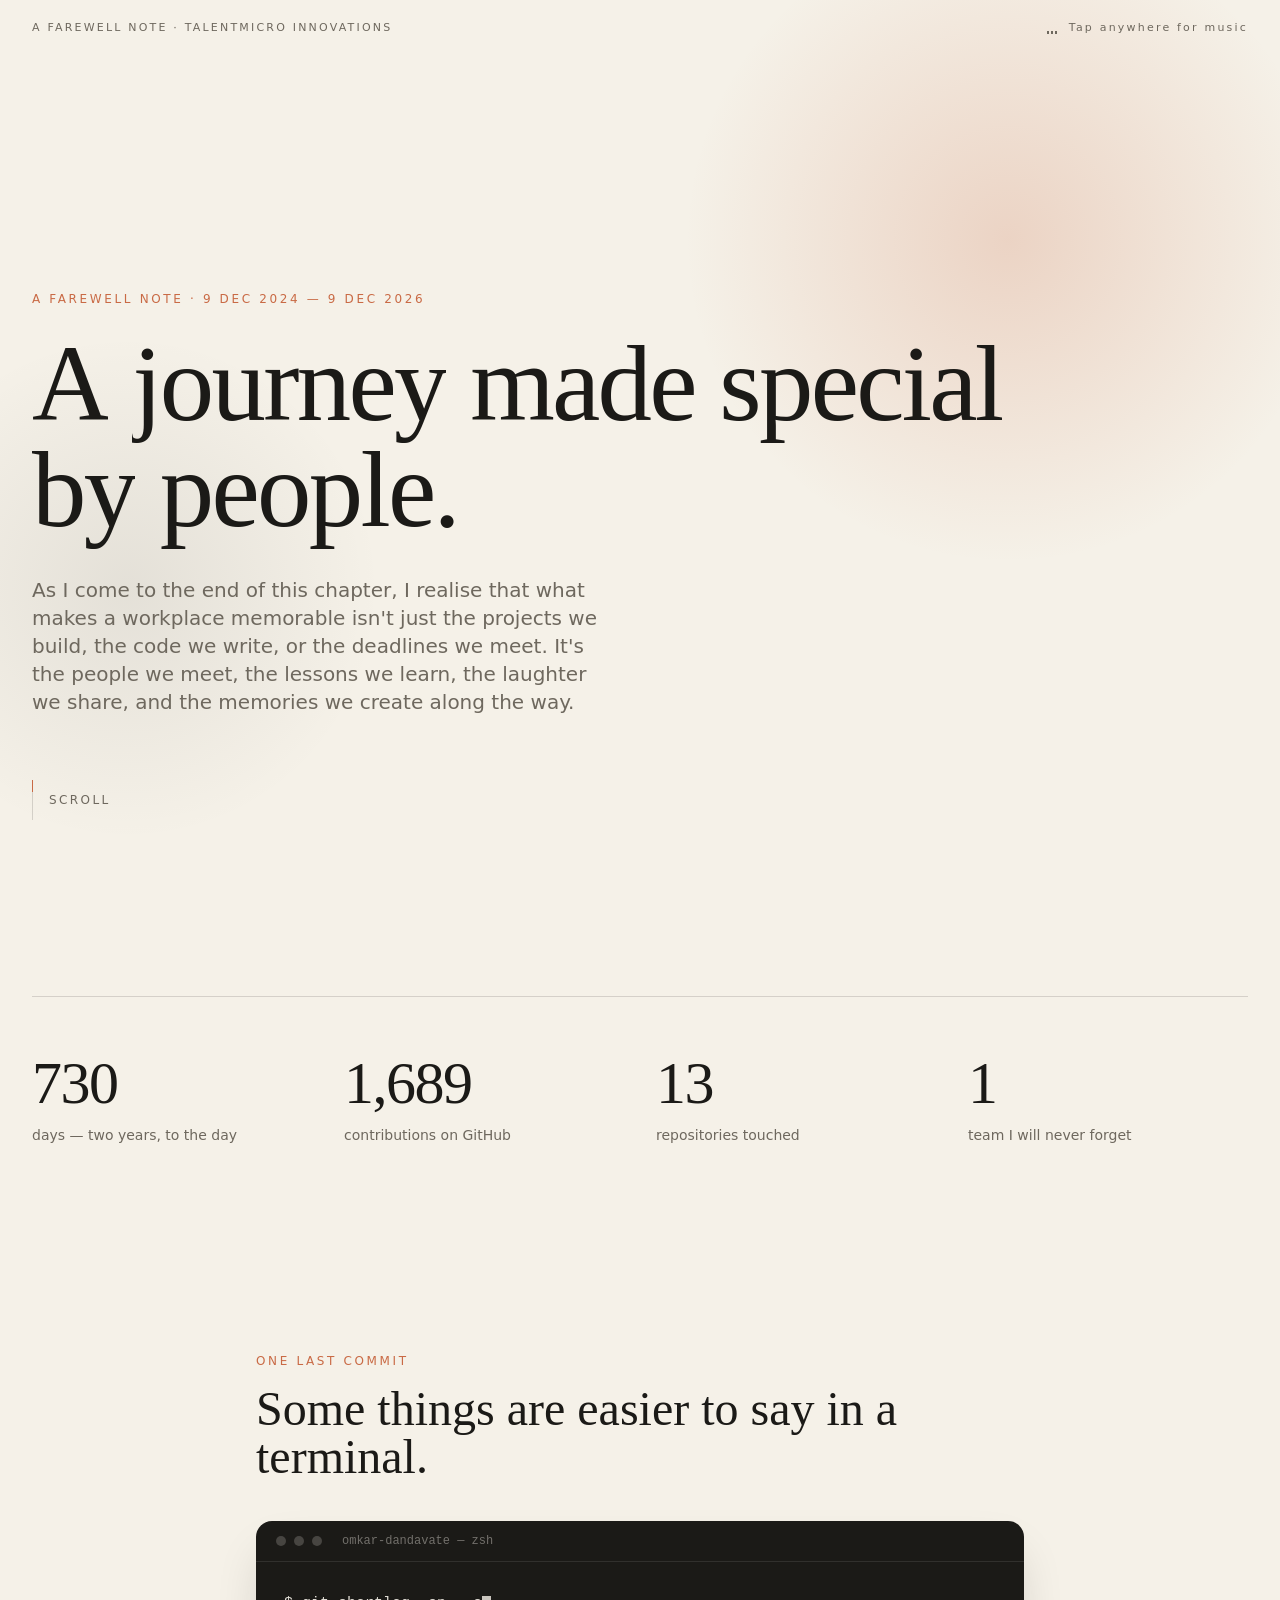
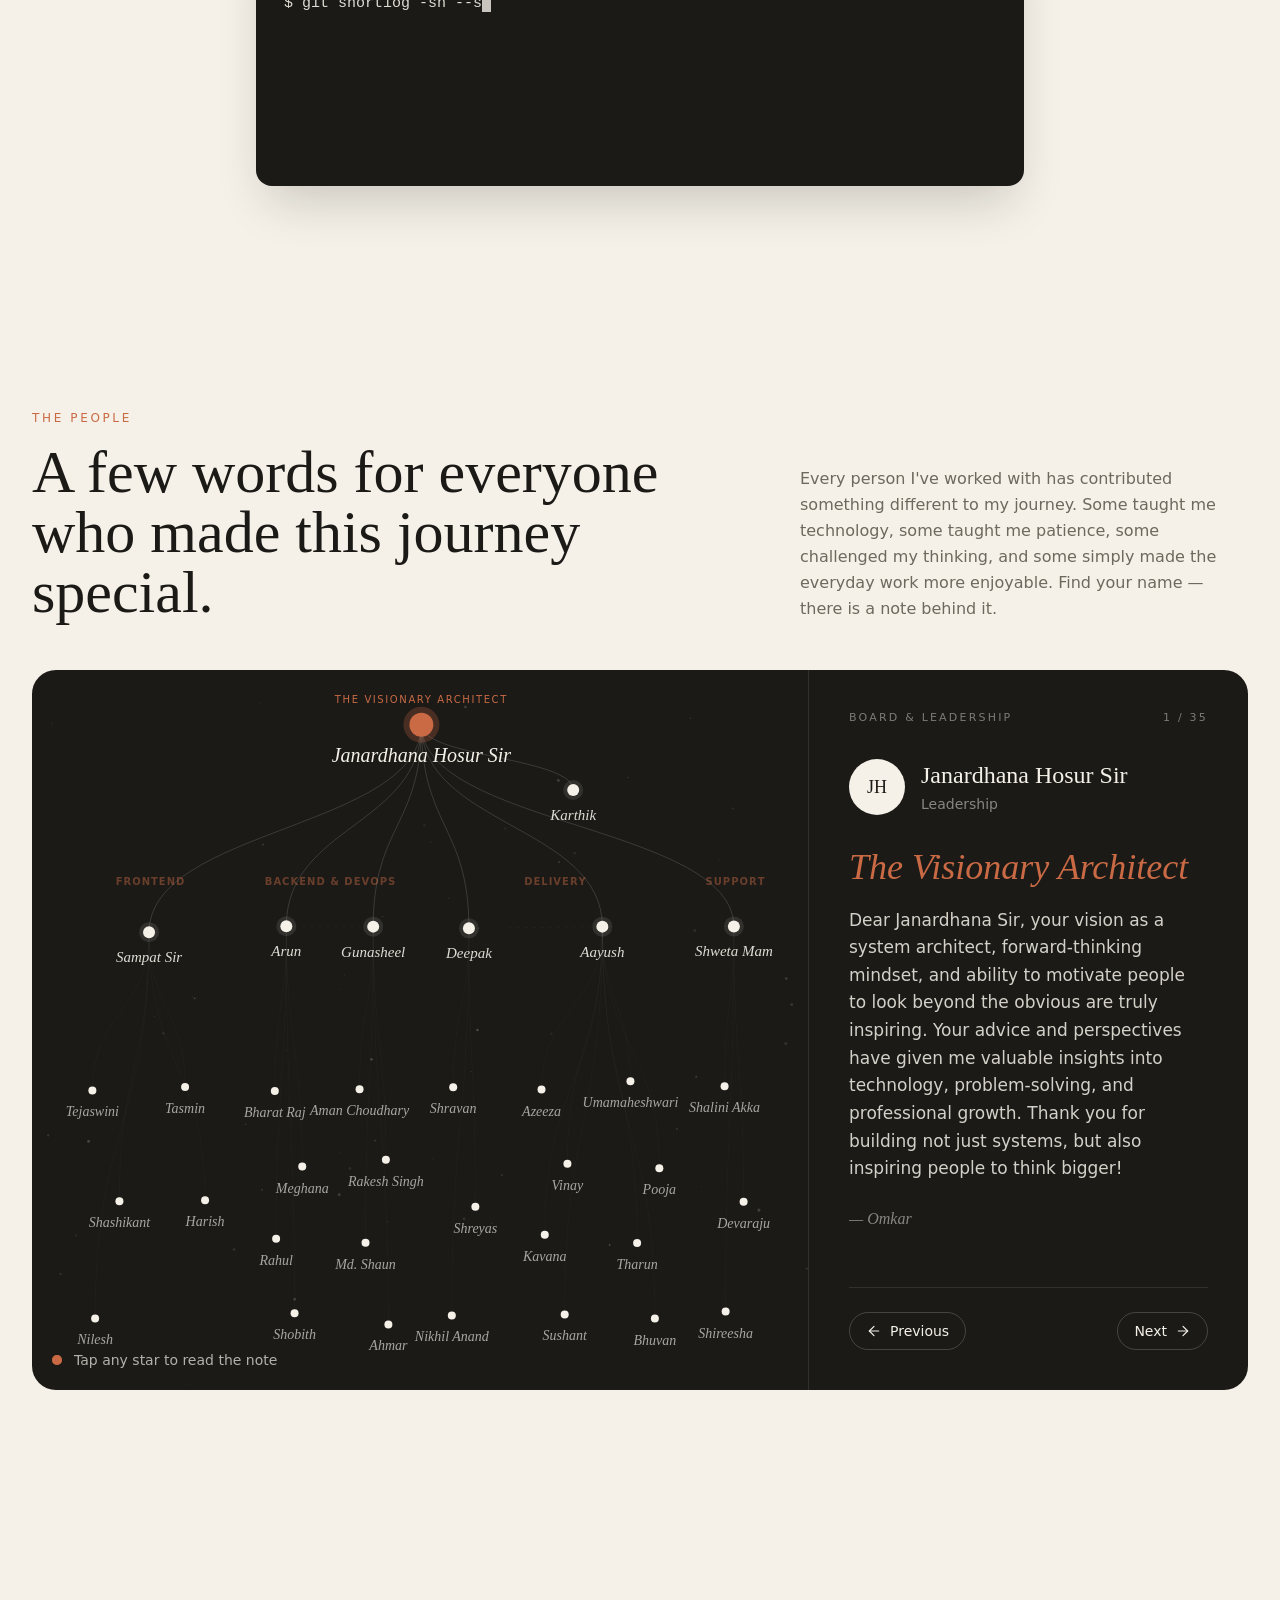
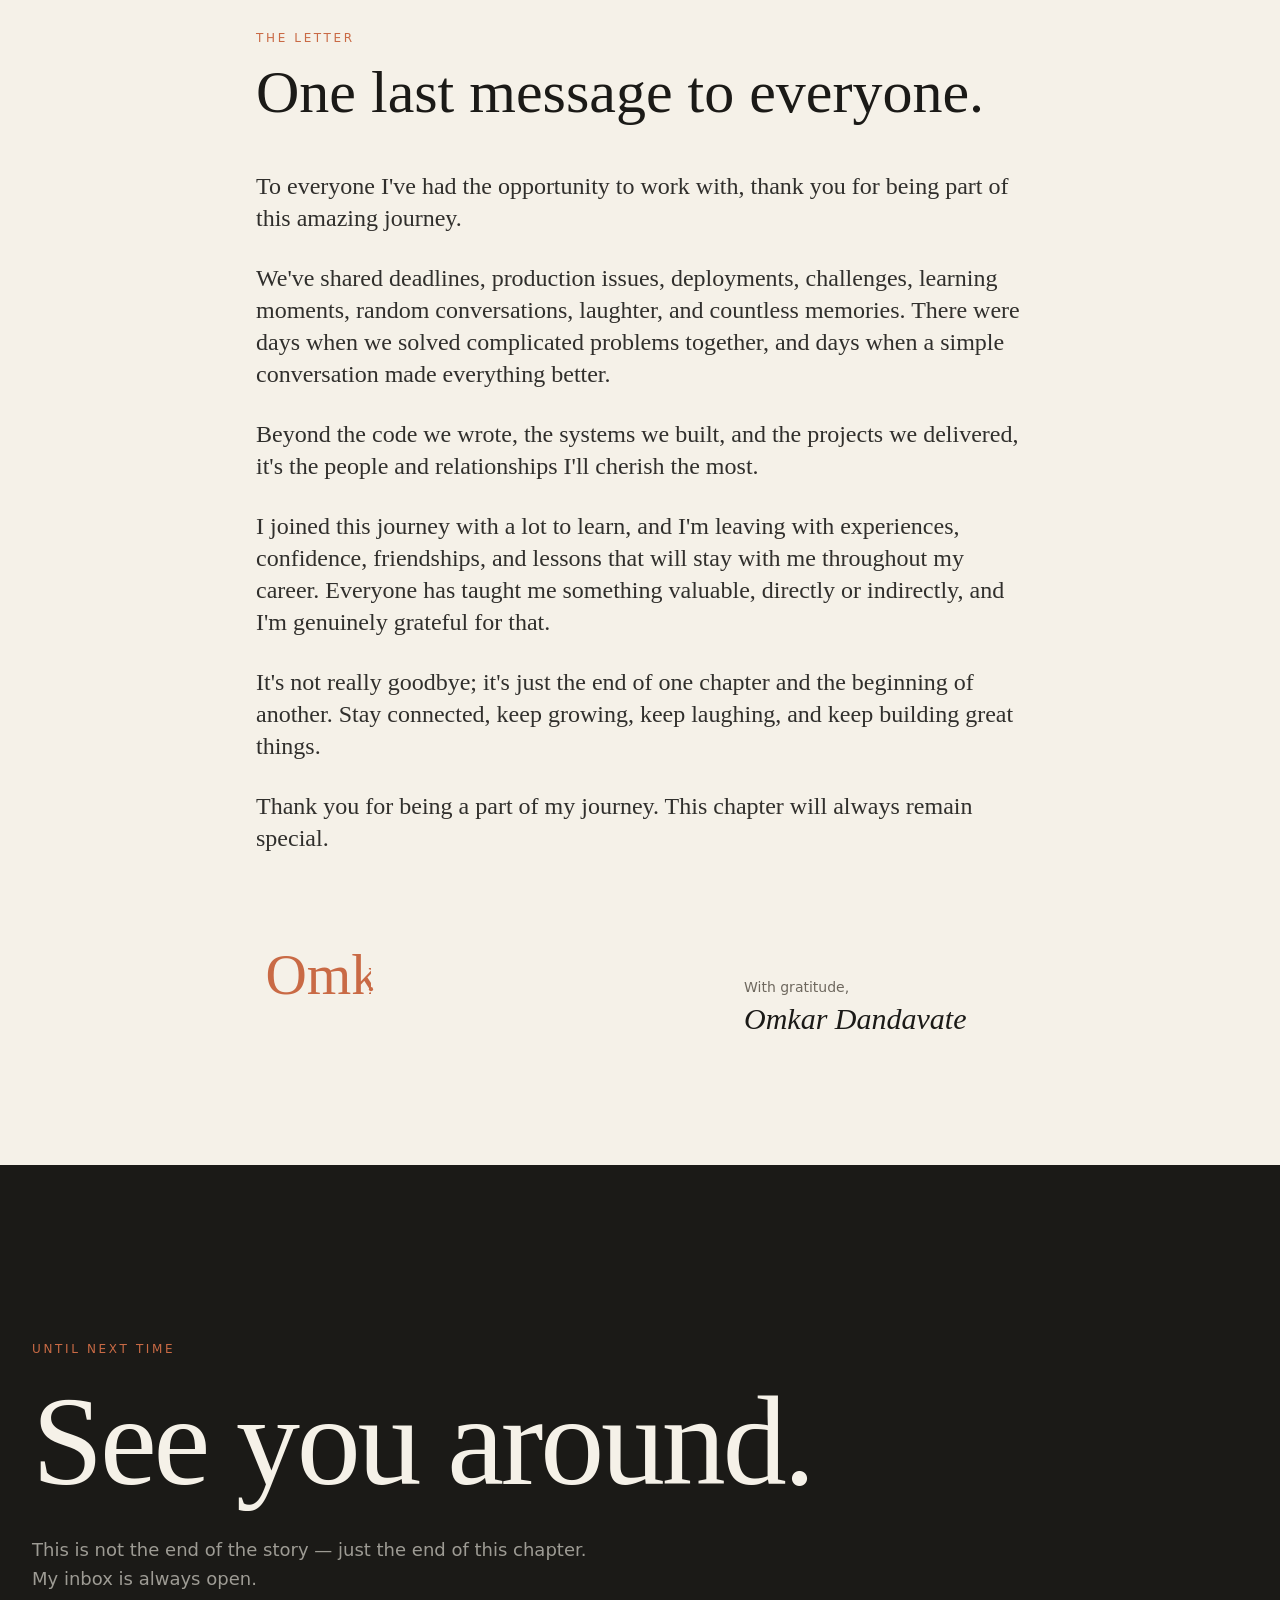
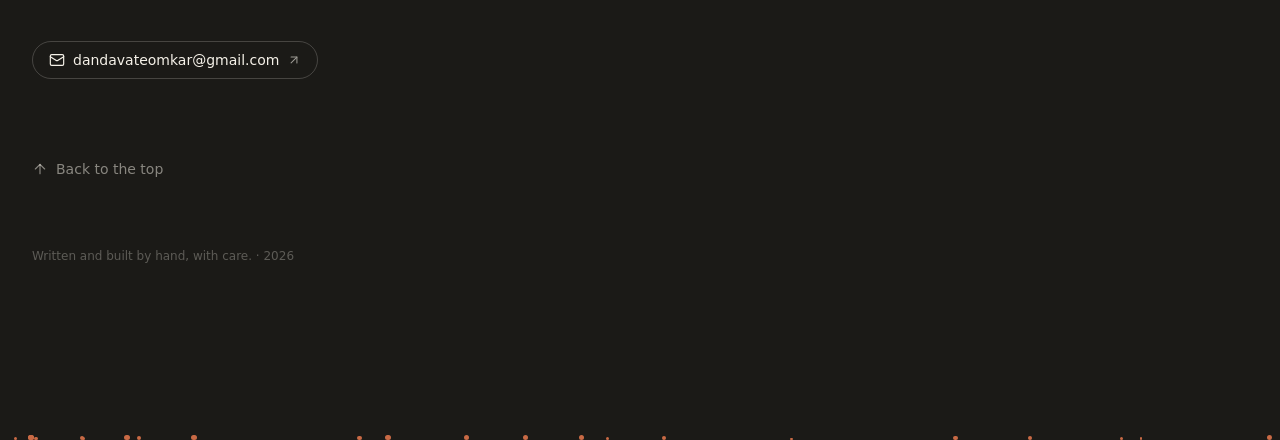
==== commit aa9b16de: "feat: add background music functionality with sadness-and-sorrow.mp3" ====
--- a/index.html
+++ b/index.html
@@ -67,9 +67,10 @@
       <i class="block w-[2px] h-full bg-current origin-bottom scale-y-[.25] group-[.playing]:animate-eq" style="animation-delay:-.3s"></i>
       <i class="block w-[2px] h-full bg-current origin-bottom scale-y-[.25] group-[.playing]:animate-eq" style="animation-delay:-.6s"></i>
     </span>
-    <span id="music-label">Ambience</span>
+    <span id="music-label">Music</span>
   </button>
 </header>
+<audio id="bgm" src="music/sadness-and-sorrow.mp3" loop preload="auto" hidden></audio>
 
 <main>
 
@@ -251,7 +252,7 @@
 const PEOPLE = [
   // Frontend
   { team: 'Frontend', name: 'Shashikant', title: 'The Rajasthan Connection', message: `Shashikant, it was a pleasure working alongside you! Your dedication and contribution as a frontend developer have made a difference to the team. Keep growing, keep building, and never stop chasing bigger opportunities.` },
-  { team: 'Frontend', name: 'Harish', title: 'The Growth Story', message: `Harish, from joining as an intern to becoming an experienced developer, your growth is something to be proud of. Keep that learning attitude alive, trust your skills, and continue reaching new heights.` },
+  { team: 'Frontend', name: 'Harish', title: 'The Experienced Intern', message: `Harish, from joining as an intern to becoming an experienced developer, your growth is something to be proud of. Keep that learning attitude alive, trust your skills, and continue reaching new heights.` },
   { team: 'Frontend', name: 'Nilesh', title: 'The Rising Star', message: `Nilesh, every journey begins with a learning phase, and yours is just getting started. Keep experimenting, keep improving, and turn every challenge into an opportunity. All the best for the journey ahead!` },
   { team: 'Frontend', name: 'Tejaswini', title: 'The Mentor', message: `Tejaswini, thank you for being such a wonderful senior and mentor throughout my frontend journey. Your guidance, support, and experience have taught me more than just technology. Truly grateful for everything!` },
   { team: 'Frontend', name: 'Tasmin', title: 'The Fresh Perspective', message: `Tasmin, though our journey of working together has just begun, I'm glad we got the opportunity to connect. Keep bringing your experience, fresh perspectives, and energy to the team. Wishing you great success!` },
@@ -710,9 +711,26 @@
   }, 1400);
 })();
 
-/* ---------- ambience: a slow, warm pad synthesised with Web Audio (no audio files) ---------- */
+/* ---------- music: plays music/sadness-and-sorrow.mp3 (drop the piano track there, next to index.html);
+   if that file is missing, falls back to a slow, sad piano synthesised with Web Audio ---------- */
+const bgm = $('bgm'), BGM_VOL = .55;
+let useFile = true, fadeTimer = 0;
 let actx = null, bus = null, musicOn = false, mTimer = 0, mNext = 0, mStep = 0;
-const CHORDS = [[48,55,60,64,67],[45,52,57,60,64],[41,48,53,57,60],[43,50,55,59,62]];
+bgm.addEventListener('error', () => {
+  useFile = false;
+  if (musicOn) { musicOn = false; setMusic(true); }        // switch the running music over to the synth
+});
+function fadeBgm(to, done) {
+  clearInterval(fadeTimer);
+  fadeTimer = setInterval(() => {
+    const v = bgm.volume + (to > bgm.volume ? .03 : -.05);
+    if ((to > bgm.volume && v >= to) || (to <= bgm.volume && v <= to)) { bgm.volume = to; clearInterval(fadeTimer); if (done) done(); }
+    else bgm.volume = Math.min(1, Math.max(0, v));
+  }, 60);
+}
+/* Am - F - Dm - E, a minor-key piano progression: bass note, then a rolling arpeggio with a high note on top */
+const CHORDS = [[45,57,60,64],[41,57,60,65],[38,57,62,65],[40,56,59,64]];
+const ARP = [1, 2, 3, 2, 1, 2, 3, 2];
 const mtof = (m) => 440 * Math.pow(2, (m - 69) / 12);
 function audio() {
   if (!actx) {
@@ -725,32 +743,47 @@
   if (actx.state === 'suspended') actx.resume();
   return actx;
 }
-function note(freq, when, len, vol, type) {
-  const o = actx.createOscillator(), g = actx.createGain();
-  o.type = type; o.frequency.value = freq;
-  g.gain.setValueAtTime(.0001, when);
-  g.gain.exponentialRampToValueAtTime(vol, when + .4);
-  g.gain.exponentialRampToValueAtTime(.0001, when + len);
-  o.connect(g); g.connect(bus); o.start(when); o.stop(when + len + .1);
+/* a piano-like key: quick strike, long natural decay, a quiet octave partial for brightness */
+function key(freq, when, len, vol) {
+  [[1, 'triangle', vol], [2, 'sine', vol * .25]].forEach(([mul, type, v]) => {
+    const o = actx.createOscillator(), g = actx.createGain();
+    o.type = type; o.frequency.value = freq * mul;
+    g.gain.setValueAtTime(.0001, when);
+    g.gain.exponentialRampToValueAtTime(v, when + .012);
+    g.gain.exponentialRampToValueAtTime(.0001, when + len);
+    o.connect(g); g.connect(bus); o.start(when); o.stop(when + len + .1);
+  });
 }
 function schedule() {
   while (mNext < actx.currentTime + .6) {
-    const chord = CHORDS[Math.floor(mStep / 8) % CHORDS.length];
-    if (mStep % 8 === 0) { note(mtof(chord[0] - 12), mNext, 6, .16, 'sine'); chord.slice(1).forEach(m => note(mtof(m), mNext, 6, .035, 'triangle')); }
-    if (mStep % 2 === 1) note(mtof(chord[1 + Math.floor(Math.random() * 4)] + 12), mNext, 2.4, .05, 'sine');
-    mNext += .75; mStep++;
+    const chord = CHORDS[Math.floor(mStep / 8) % CHORDS.length], beat = mStep % 8;
+    if (beat === 0) { key(mtof(chord[0]), mNext, 5, .16); key(mtof(chord[0] - 12), mNext, 5, .08); }
+    key(mtof(chord[ARP[beat]]), mNext, 2.6, .07);
+    if (beat === 0 || beat === 5) key(mtof(chord[1 + Math.floor(Math.random() * 3)] + 12), mNext + .02, 3, .06);
+    mNext += .62; mStep++;
   }
 }
 function setMusic(on) {
   musicOn = on;
   $('music').classList.toggle('playing', on);
   $('music').setAttribute('aria-pressed', String(on));
-  $('music-label').textContent = on ? 'Ambience on' : 'Ambience';
+  $('music-label').textContent = on ? 'Music on' : 'Music';
+  if (useFile) {
+    if (on) { bgm.volume = 0; bgm.play().then(() => fadeBgm(BGM_VOL)).catch(() => {}); }
+    else fadeBgm(0, () => bgm.pause());
+    return;
+  }
   if (on) { audio(); bus.gain.setTargetAtTime(.5, actx.currentTime, .8); mNext = actx.currentTime + .1; schedule(); mTimer = setInterval(schedule, 200); }
   else { clearInterval(mTimer); if (bus) bus.gain.setTargetAtTime(0, actx.currentTime, .4); }
 }
+const isPlaying = () => (useFile ? !bgm.paused : !!actx && actx.state === 'running');
 $('music').onclick = () => { armed = false; setMusic(!musicOn); };
-document.addEventListener('visibilitychange', () => { if (document.hidden && musicOn) setMusic(false); });
+/* pause while the tab is hidden, pick up again when the visitor comes back */
+let resumeOnShow = false;
+document.addEventListener('visibilitychange', () => {
+  if (document.hidden && musicOn) { resumeOnShow = true; setMusic(false); }
+  else if (!document.hidden && resumeOnShow) { resumeOnShow = false; setMusic(true); }
+});
 
 /* autoplay: browsers only allow sound after the visitor interacts, so we try at once and otherwise
    start on their very first tap, click or key press anywhere on the page */
@@ -763,10 +796,10 @@
   if (reduced) return;
   setMusic(true);
   setTimeout(() => {
-    if (actx && actx.state === 'running') return;        // allowed (e.g. the visitor has been here before)
+    if (isPlaying()) return;                             // allowed (e.g. the visitor has been here before)
     setMusic(false);
     armed = true;
-    $('music-label').textContent = 'Tap anywhere for ambience';
+    $('music-label').textContent = 'Tap anywhere for music';
     ['pointerdown', 'keydown', 'touchend'].forEach(ev => addEventListener(ev, startOnGesture, { once: true, passive: true }));
   }, 400);
 })();
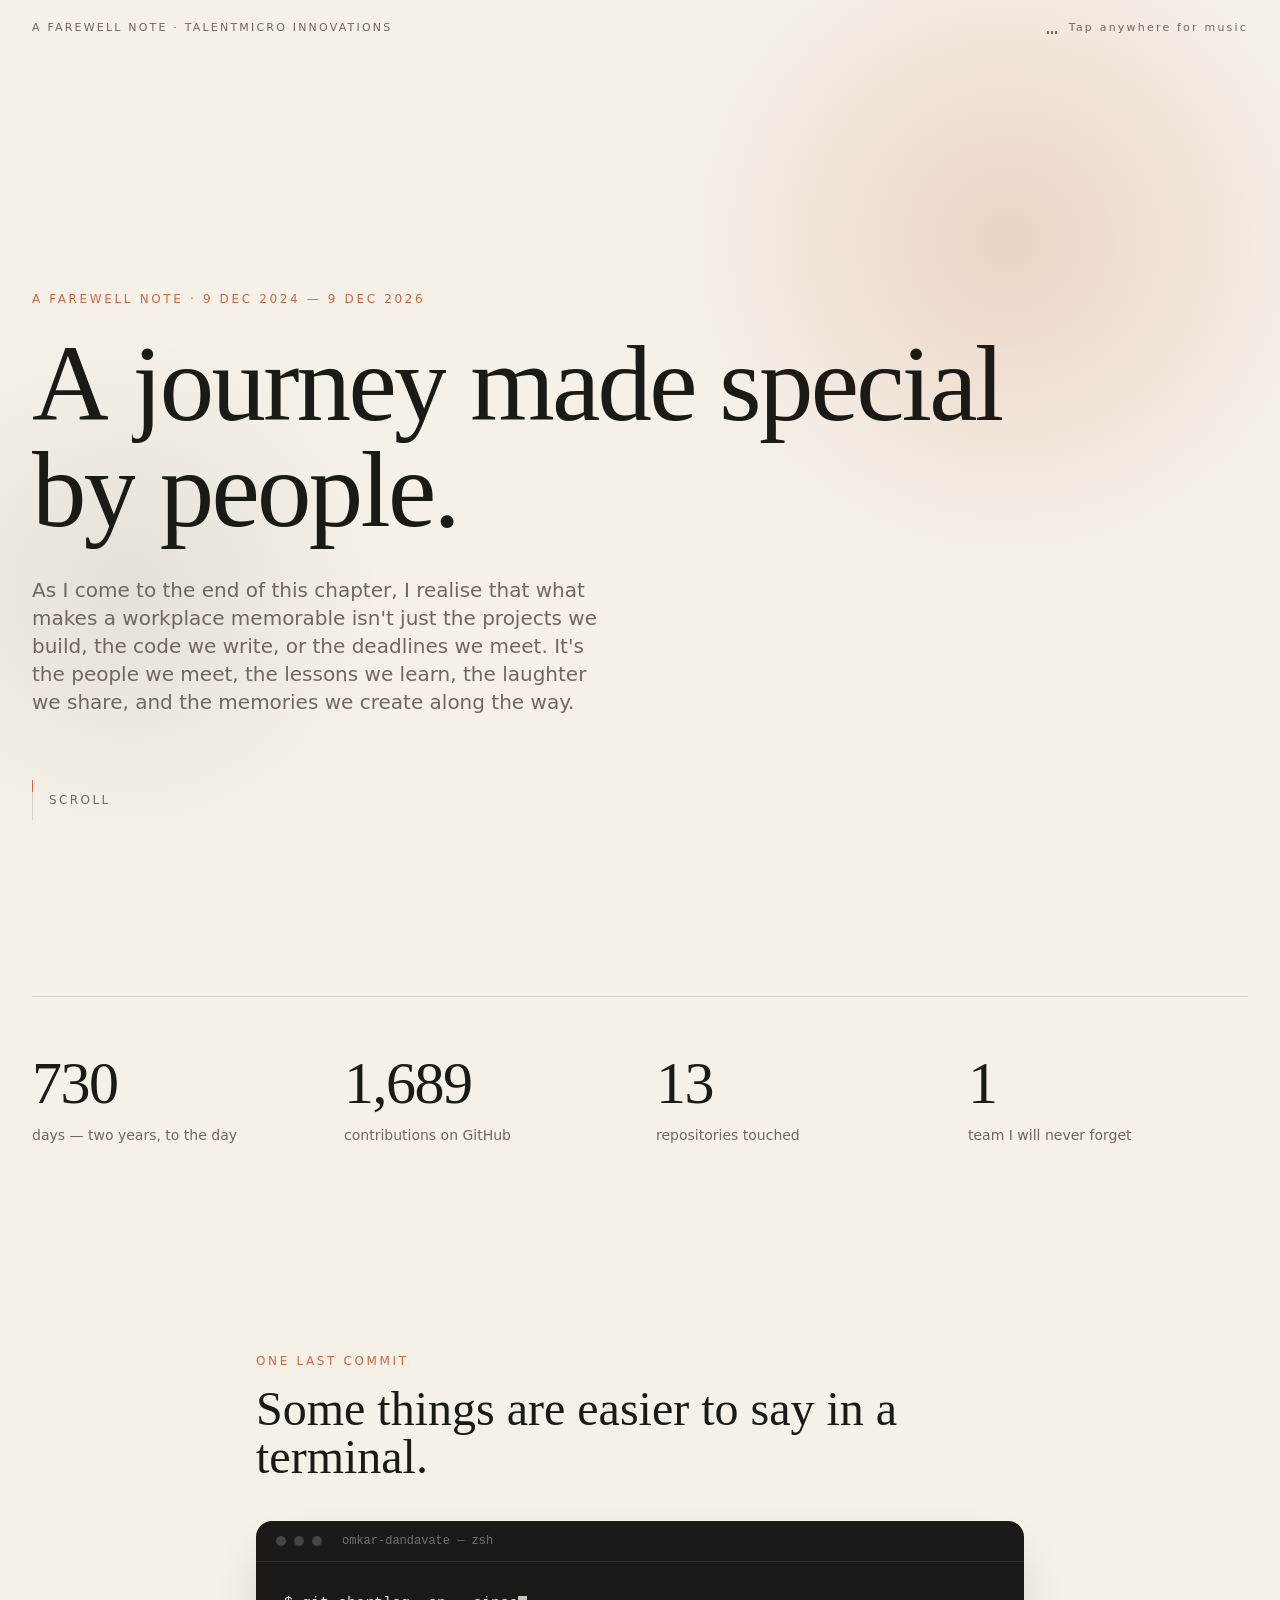
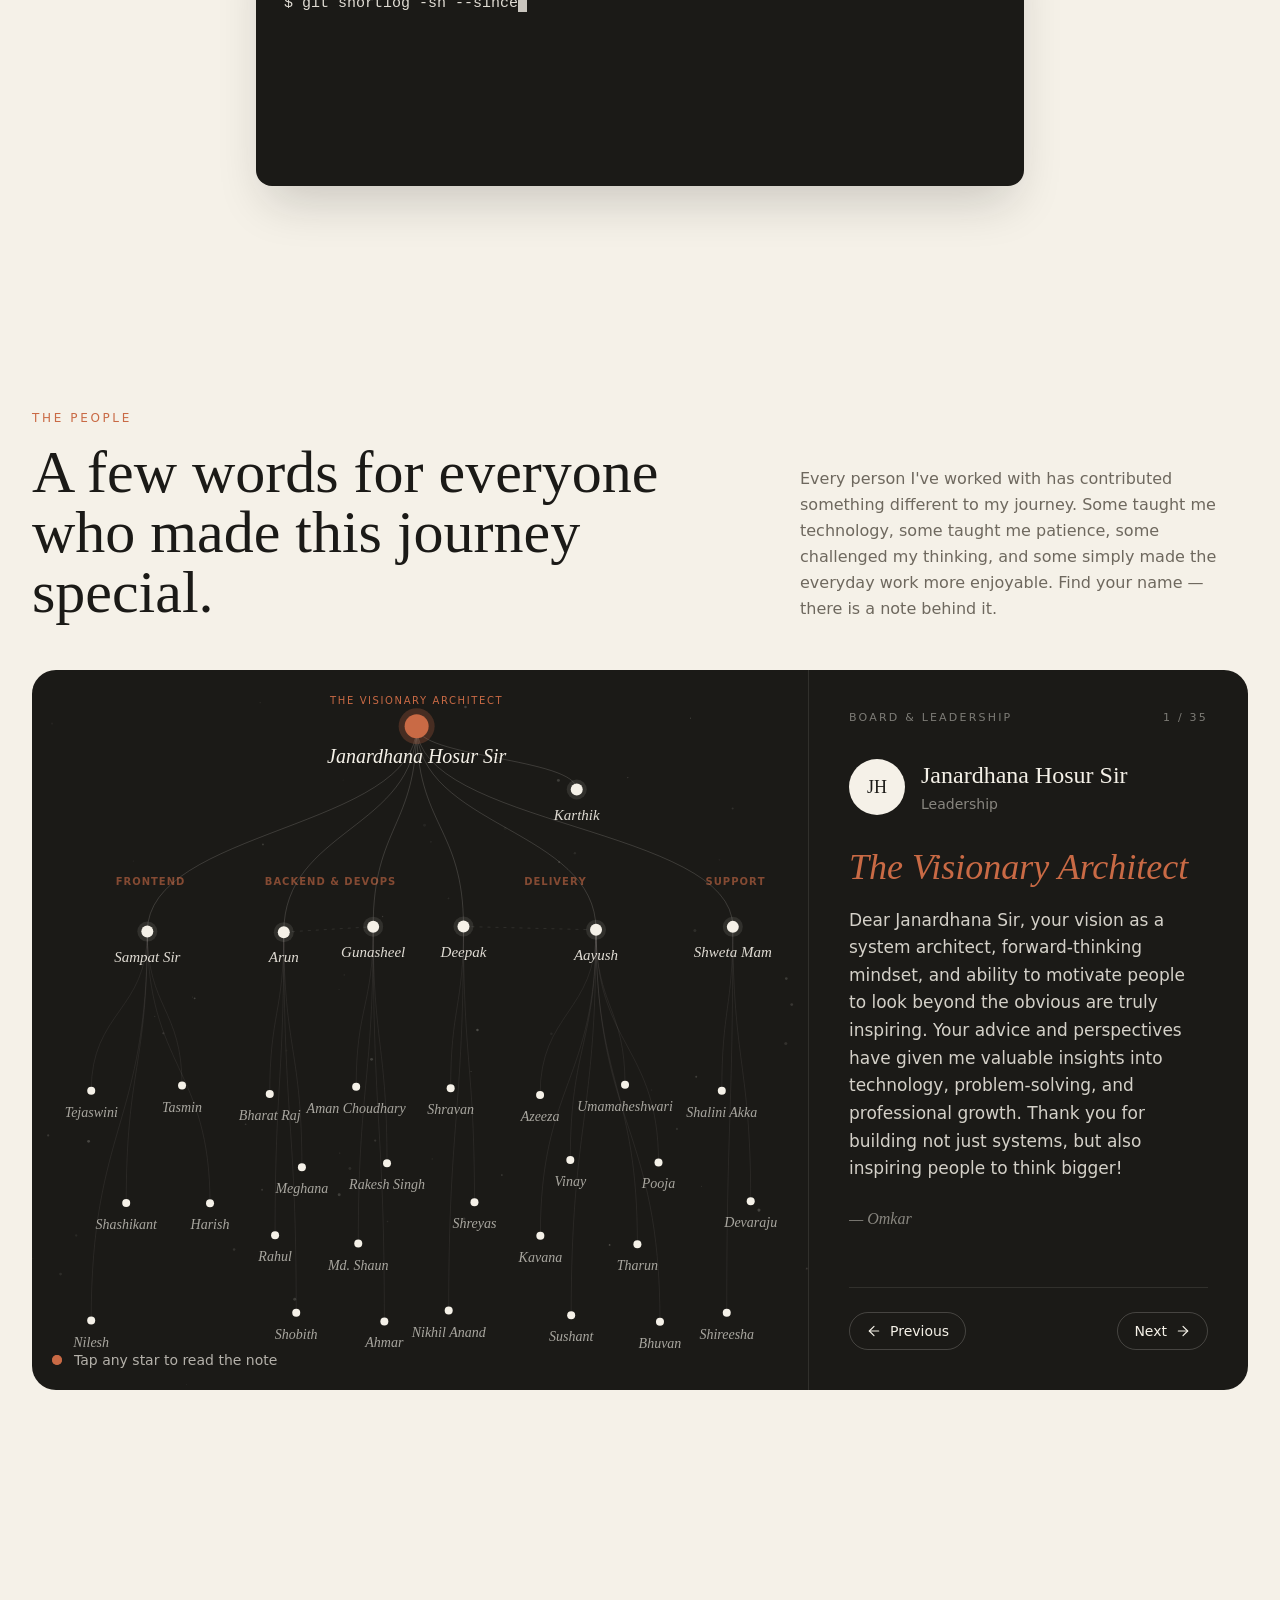
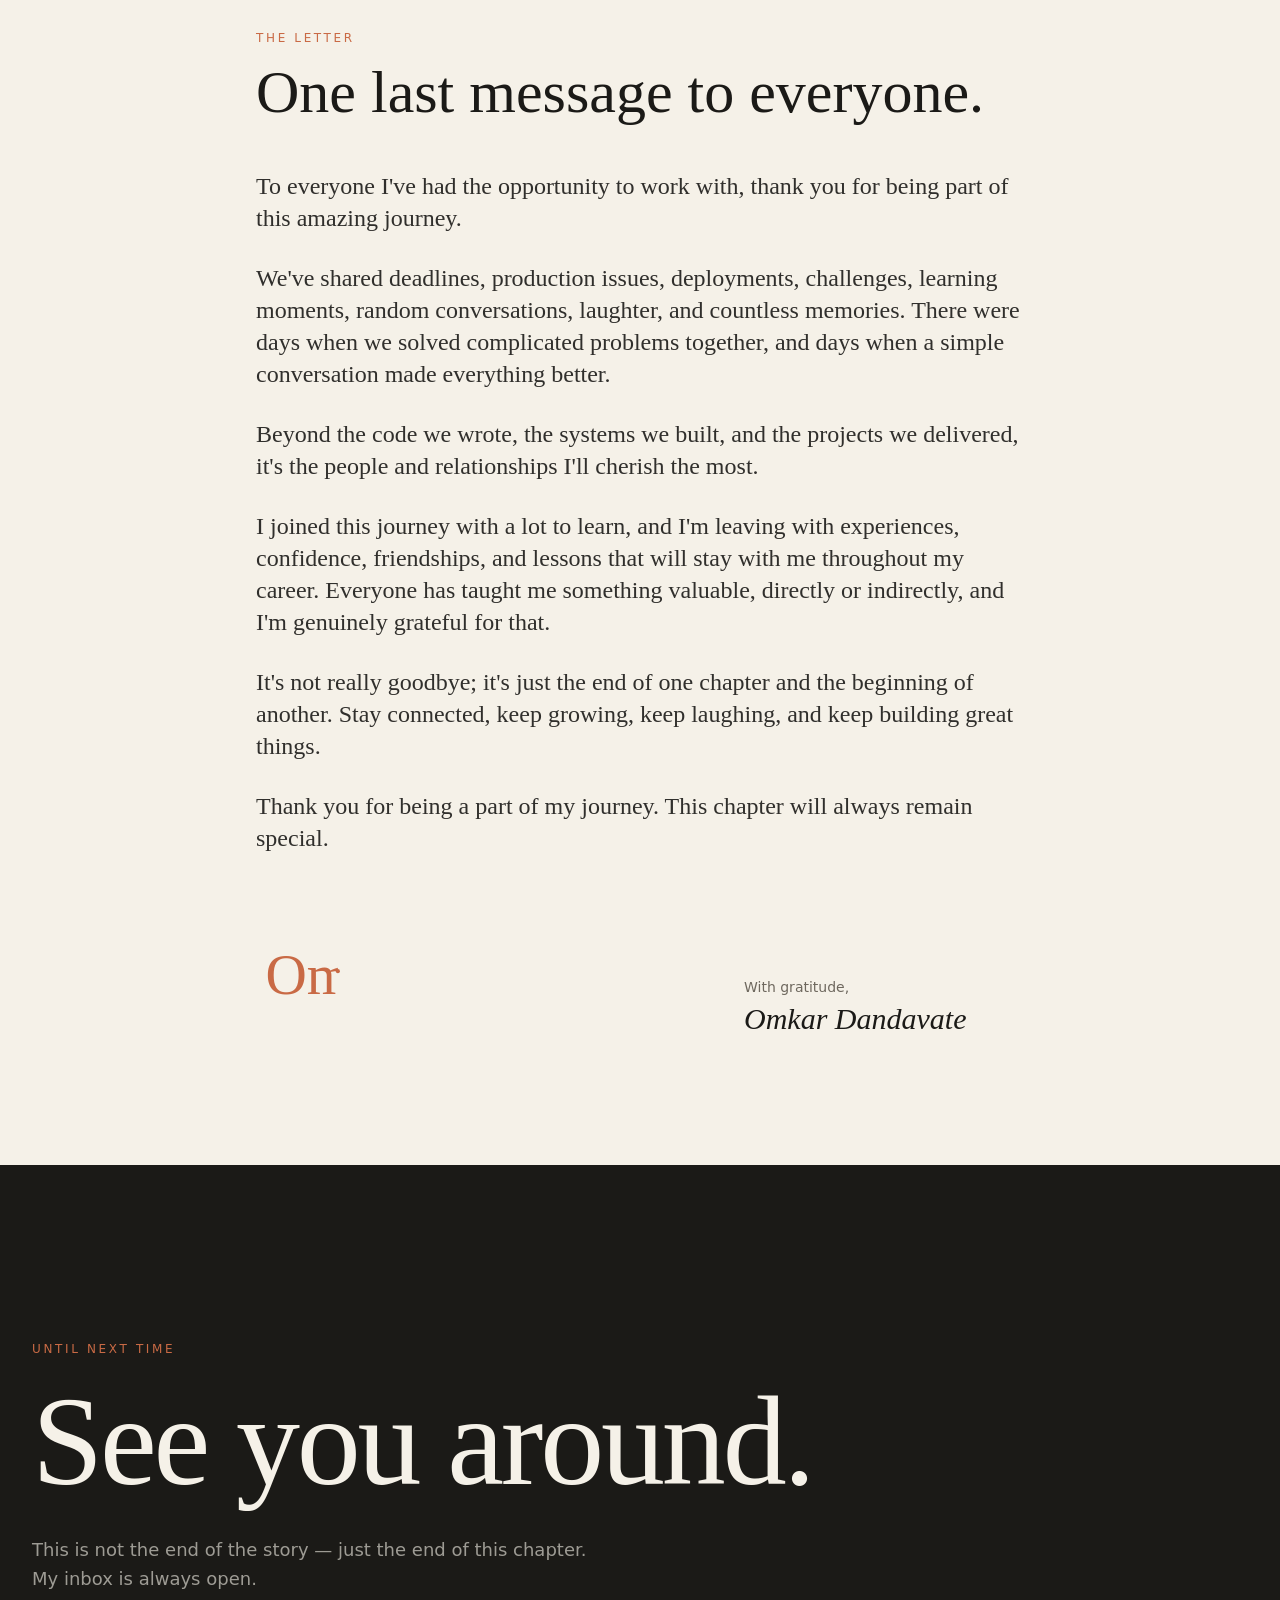
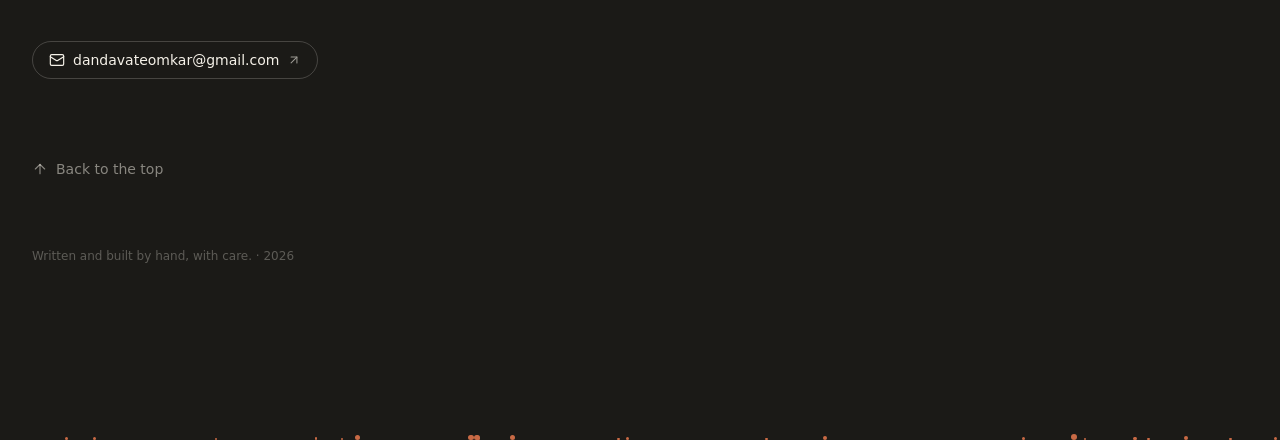
==== commit 2c270554: "people: update Karthik's team designation from International to US" ====
--- a/index.html
+++ b/index.html
@@ -276,7 +276,7 @@
   { team: 'Delivery', name: 'Umamaheshwari', title: 'The Delivery Legend', message: `Umamaheshwari, a true legend of the Delivery team! Working with you has always been a wonderful experience, especially the way you handle requirements and timelines with such kindness and understanding. Your approach makes collaboration so much easier. Truly appreciate working with you!` },
   { team: 'Delivery', name: 'Nikhil Anand', title: 'The Assertive Gentleman', message: `Nikhil, the cool guy from the North with an equally strong and assertive personality! Your confidence and straightforward approach bring a different energy to the team. Keep that confidence and continue making things happen!` },
   // International Collaborations
-  { team: 'International', name: 'Karthik', title: 'The AI Inspiration', message: `Karthik, it's been an incredible journey working with you! Our work on LLMs and Resume Search was definitely one of the turning points, and collaborating on AI Reports under your mentorship has been a truly inspiring experience. I've learned a lot from your approach, vision, and technical expertise. Thank you for the guidance and inspiration!` },
+  { team: 'US', name: 'Karthik', title: 'The AI Inspiration', message: `Karthik, it's been an incredible journey working with you! Our work on LLMs and Resume Search was definitely one of the turning points, and collaborating on AI Reports under your mentorship has been a truly inspiring experience. I've learned a lot from your approach, vision, and technical expertise. Thank you for the guidance and inspiration!` },
   { team: 'International', name: 'Ahmar', title: 'The Fast Learner', message: `Ahmar, joining after me but quickly becoming someone I really enjoyed collaborating with! Your ability to learn fast and take ownership was impressive. From migrating and developing the entire Payroll module to implementing dynamic solutions and server-side asynchronous jobs, it was an amazing technical journey together. Keep pushing boundaries!` },
   // Seniors & Mentors
   { team: 'Seniors & Mentors', name: 'Sampat Sir', title: 'THE GOAT 🐐', message: `Dear Sampat Sir, I started my professional journey under your guidance, quite literally from zero. Thank you for every effort, every opportunity, every lesson, and for bringing out the potential in me that I didn't even know I had. Whatever I have learned and achieved during this journey carries a part of your guidance. Truly grateful for everything, Sir. You will always be THE GOAT!` },
